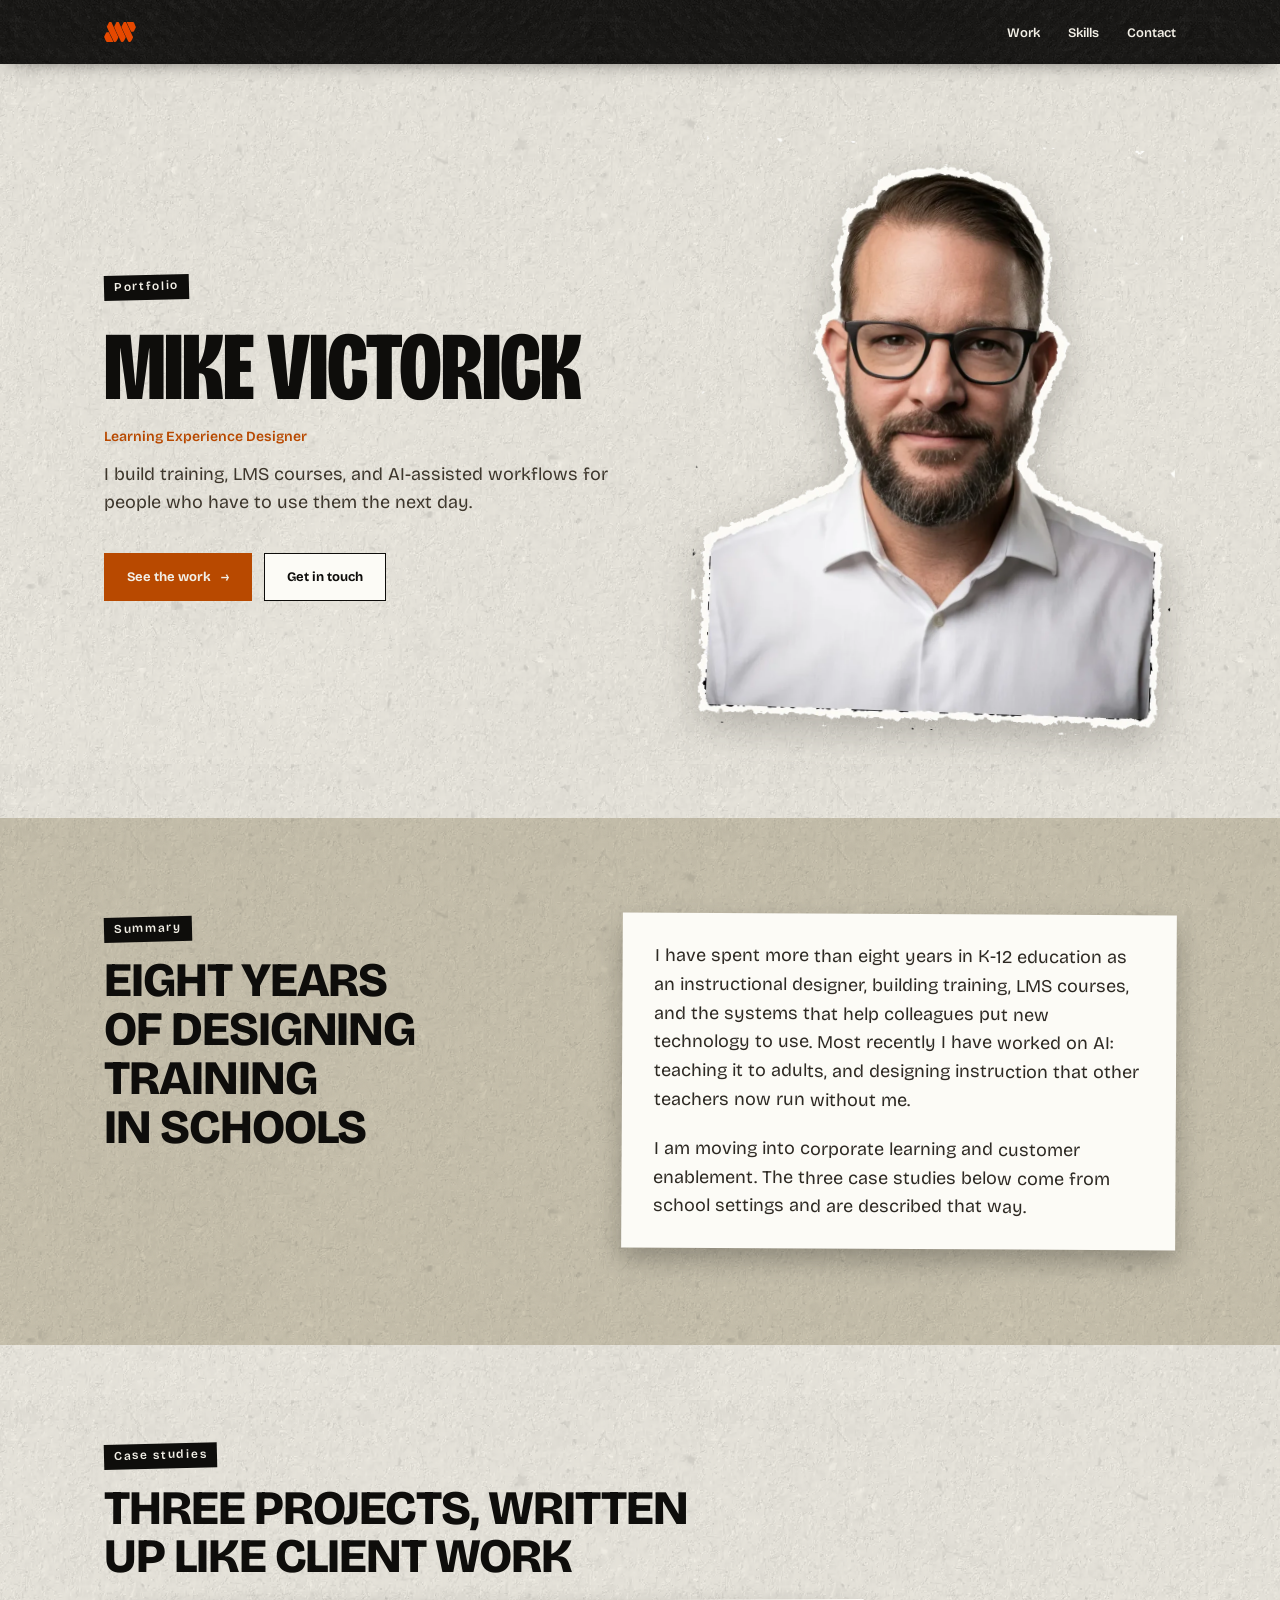
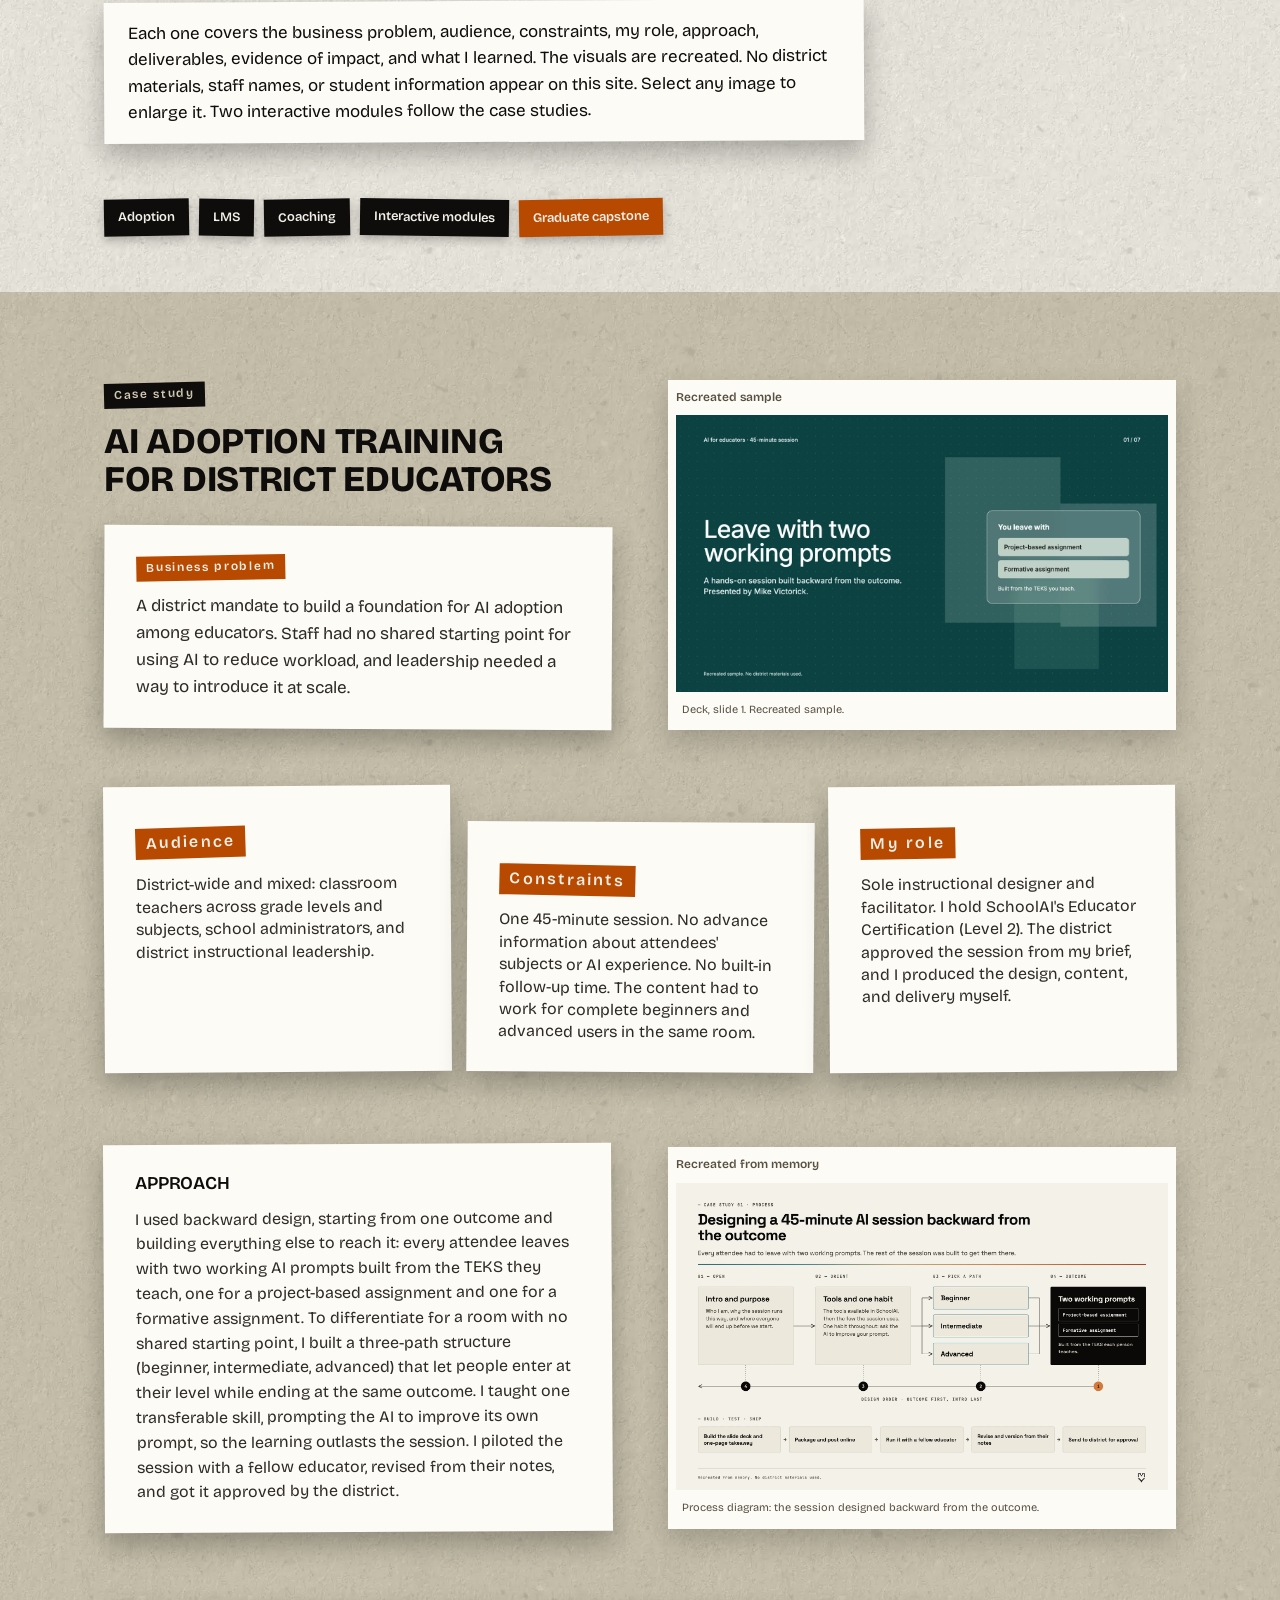
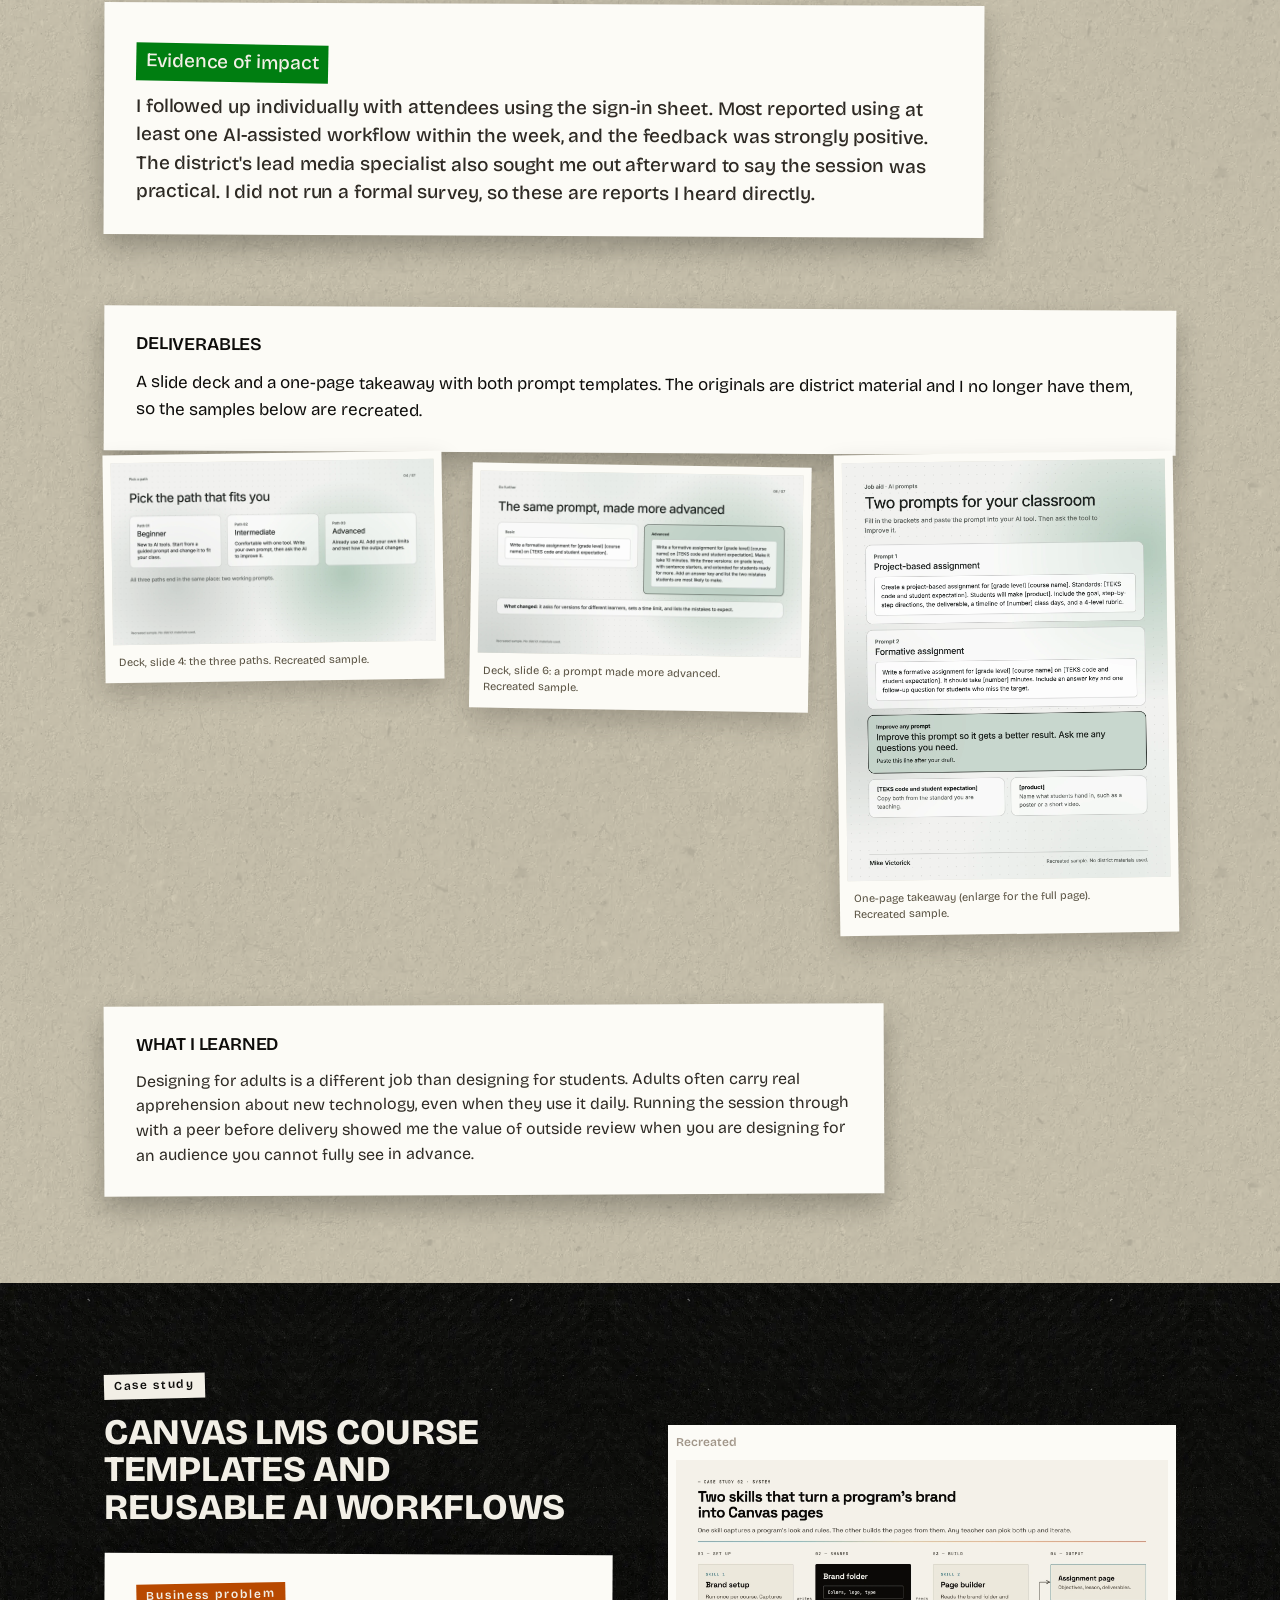
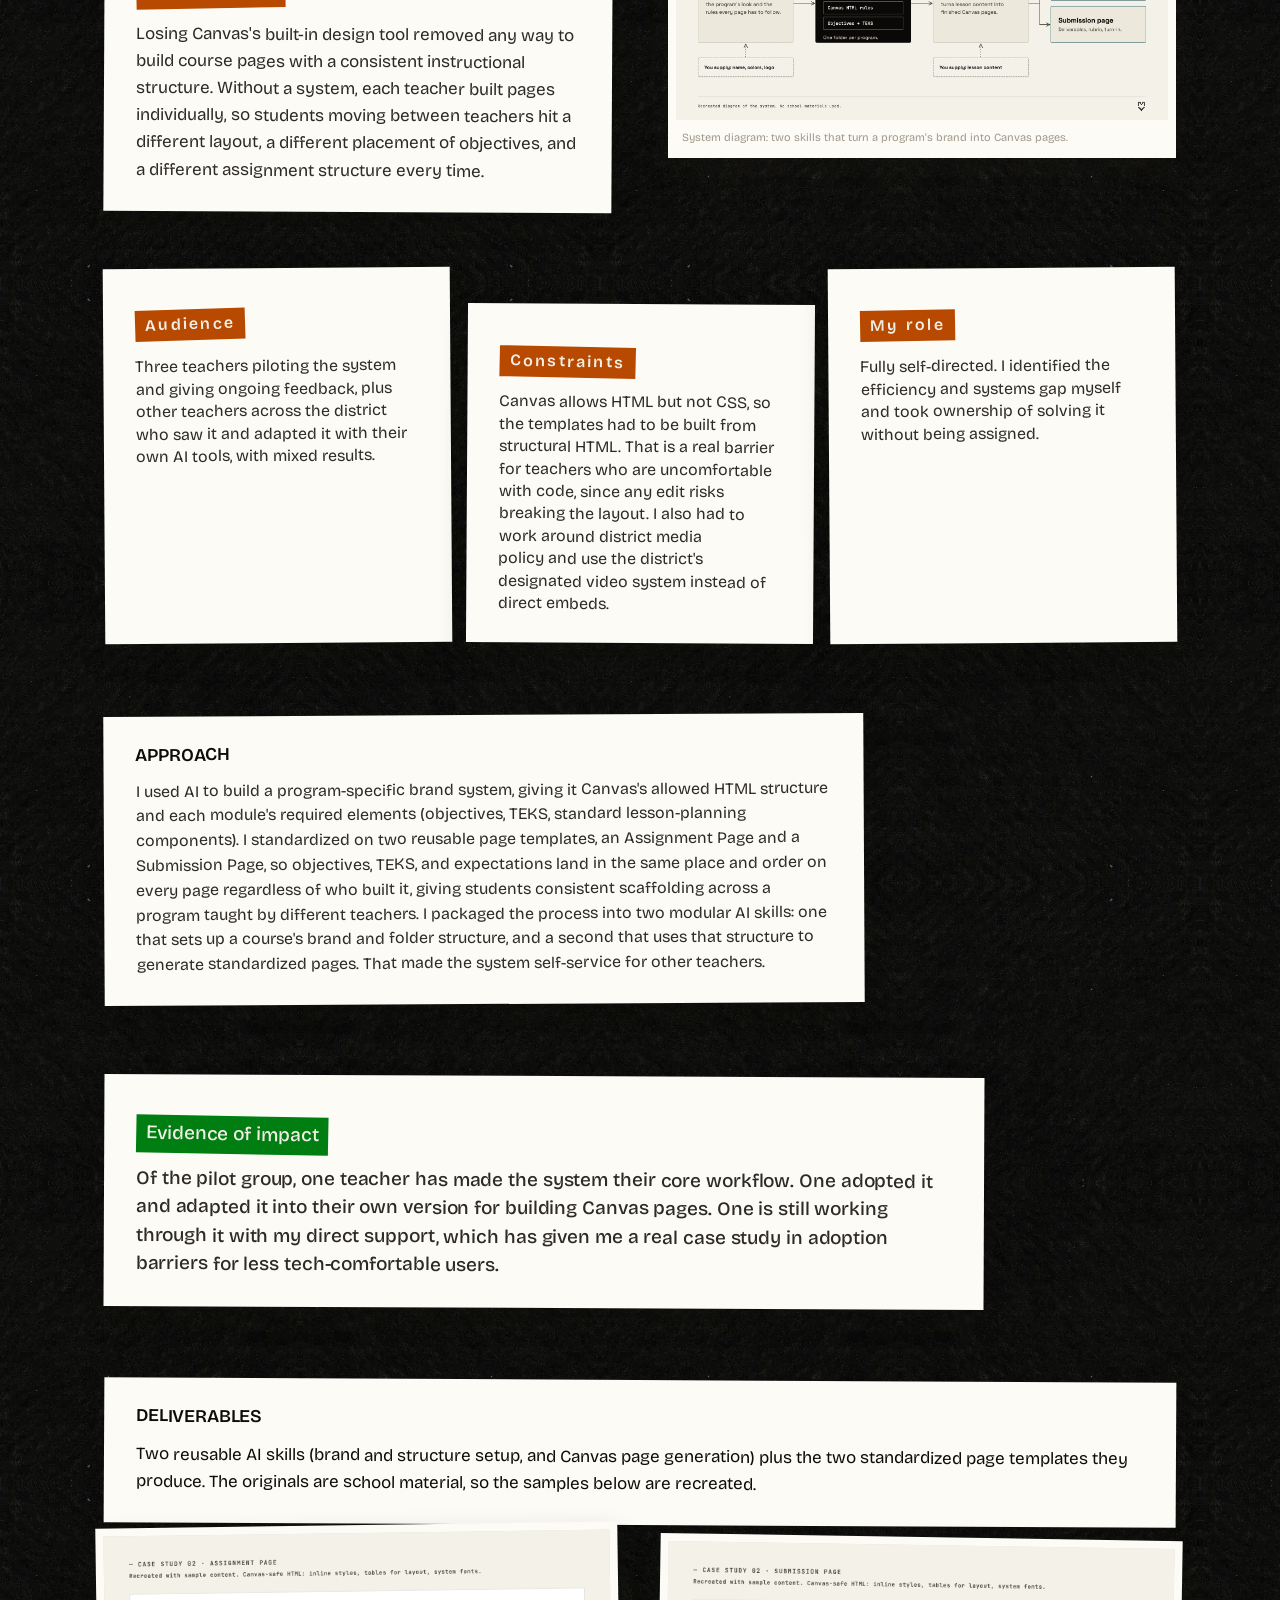
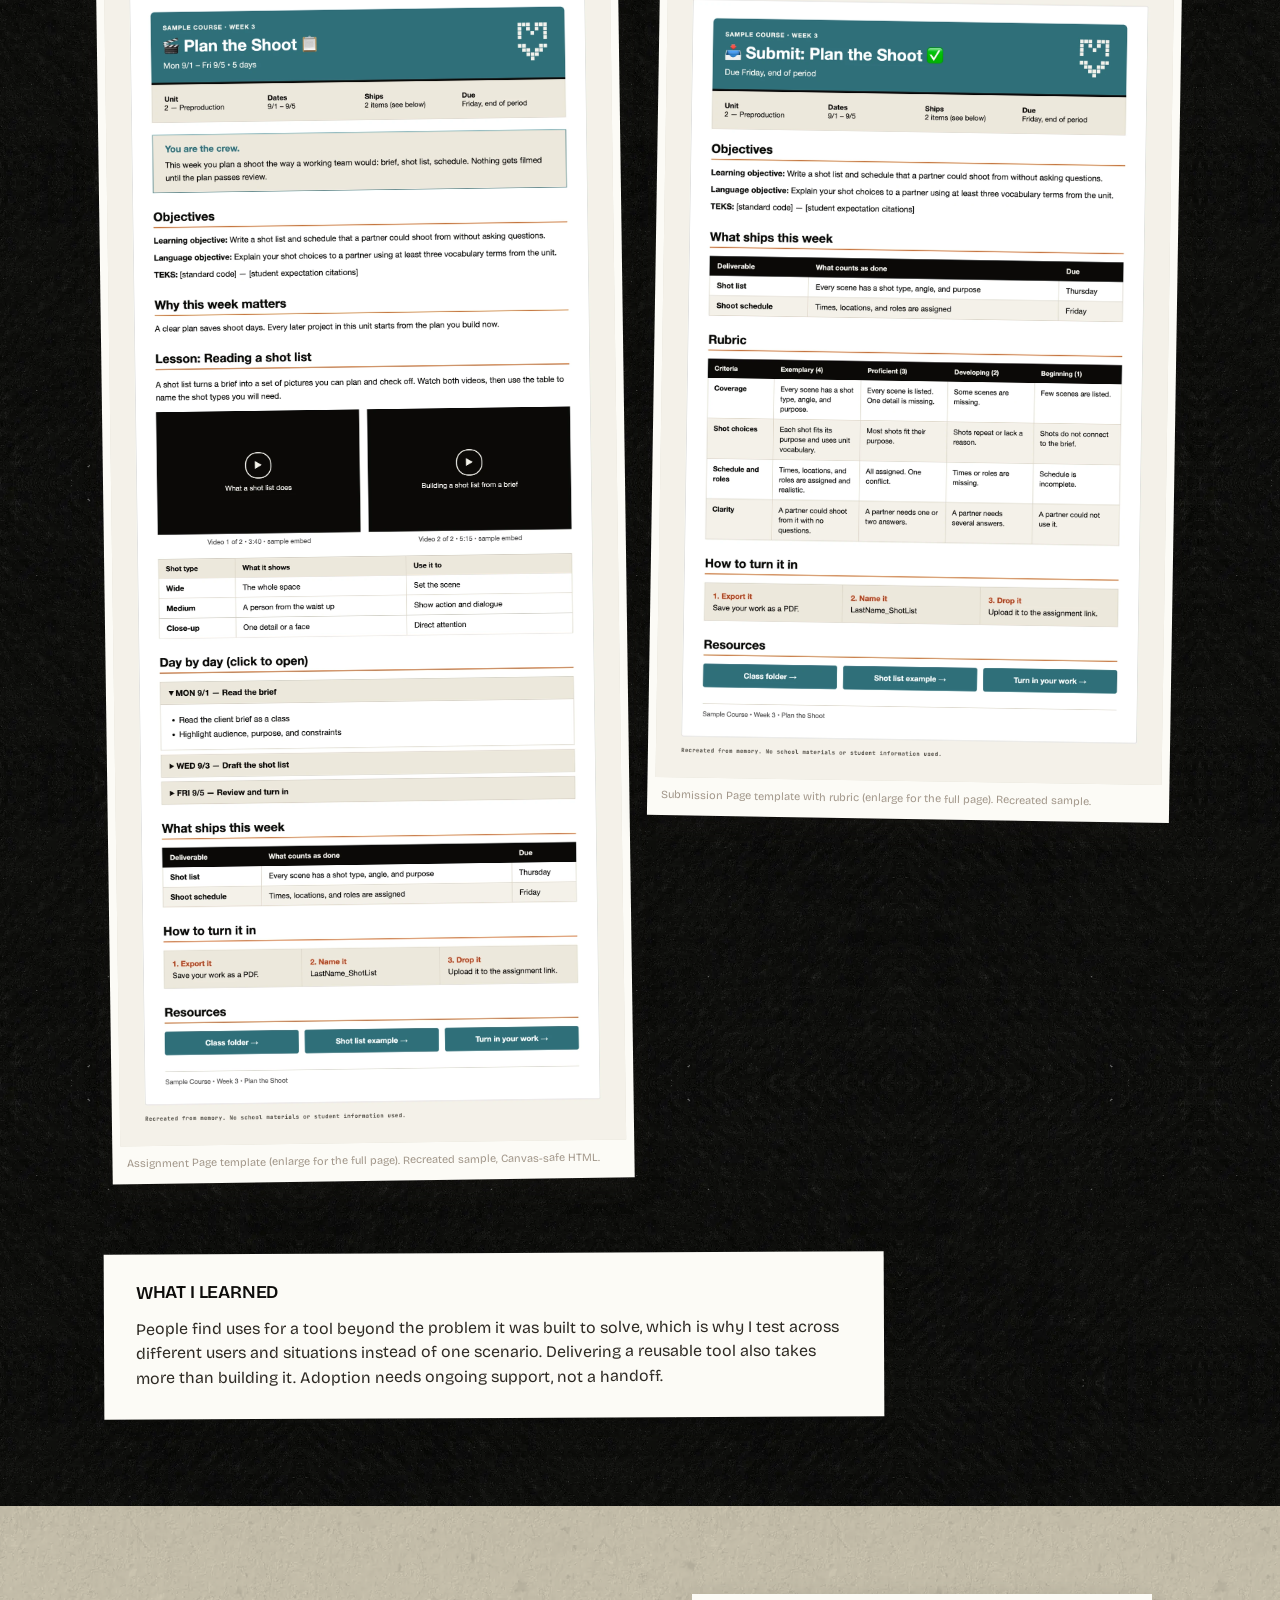
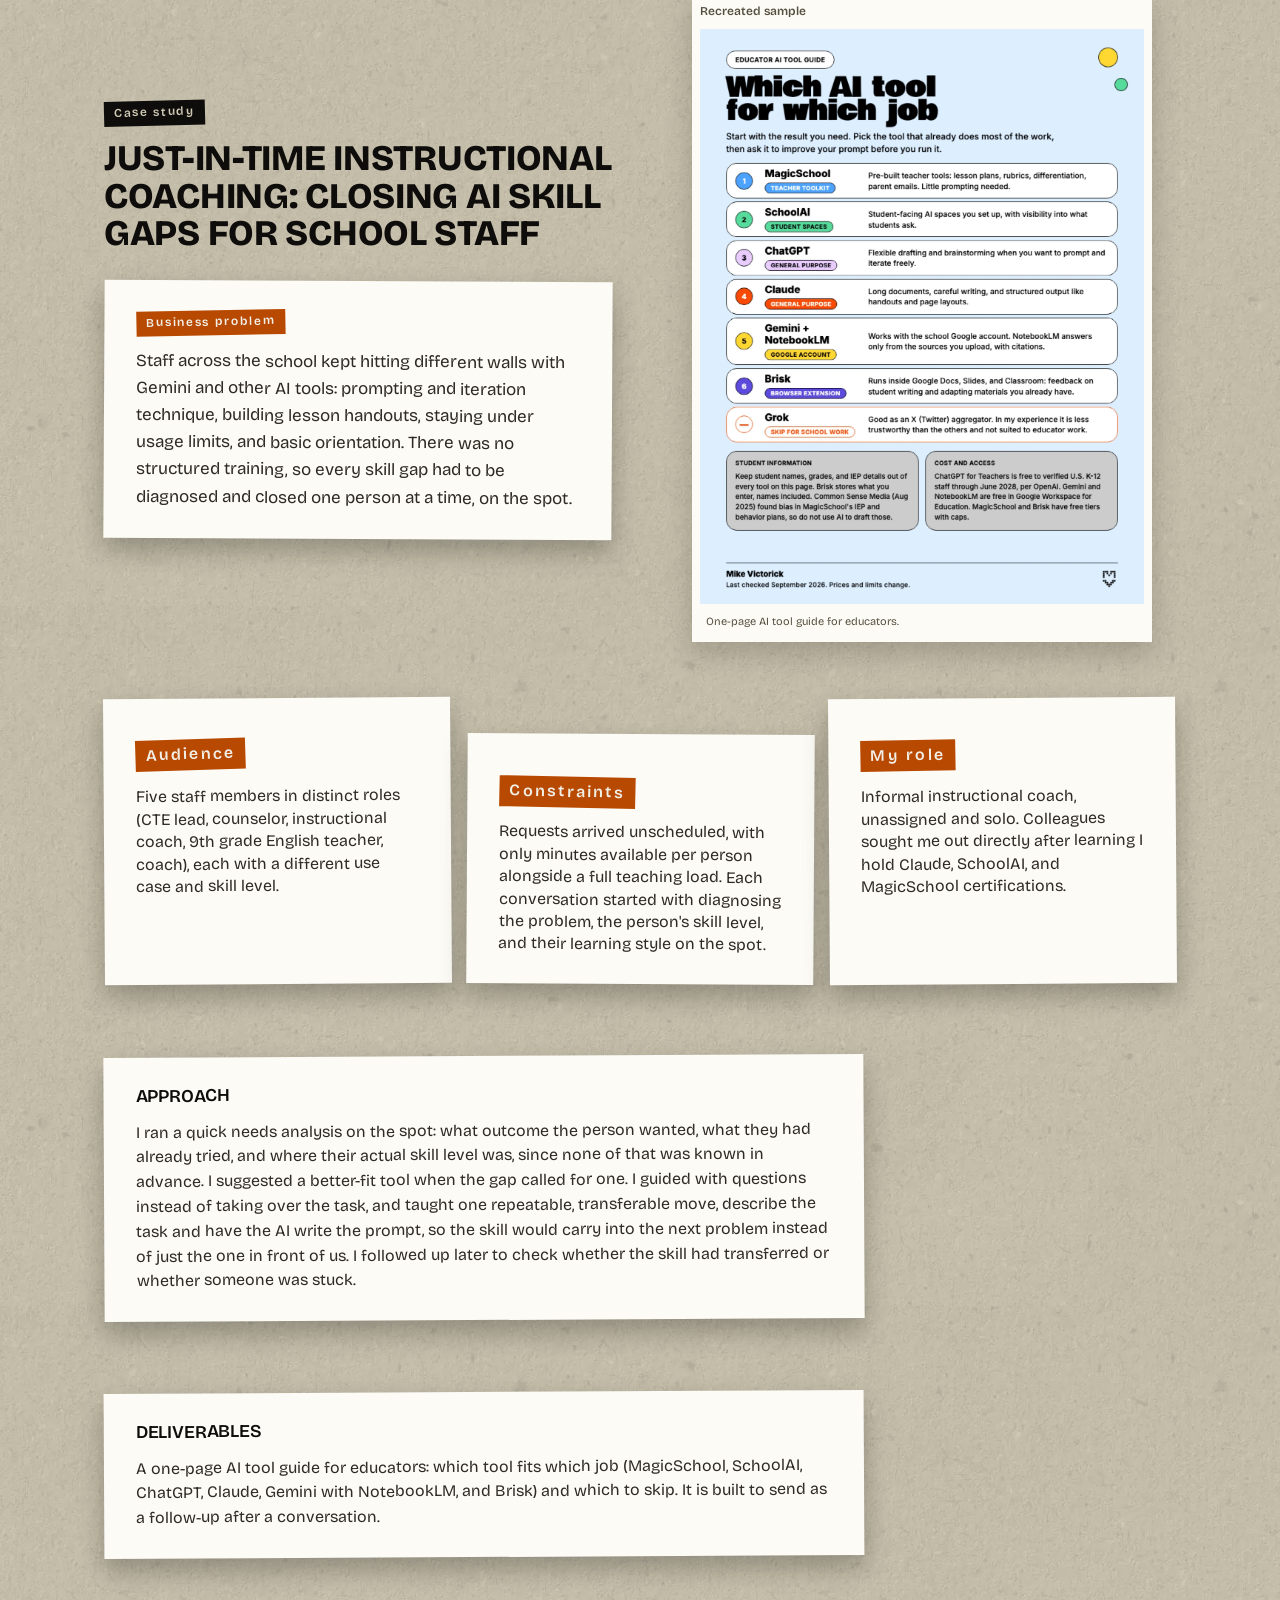
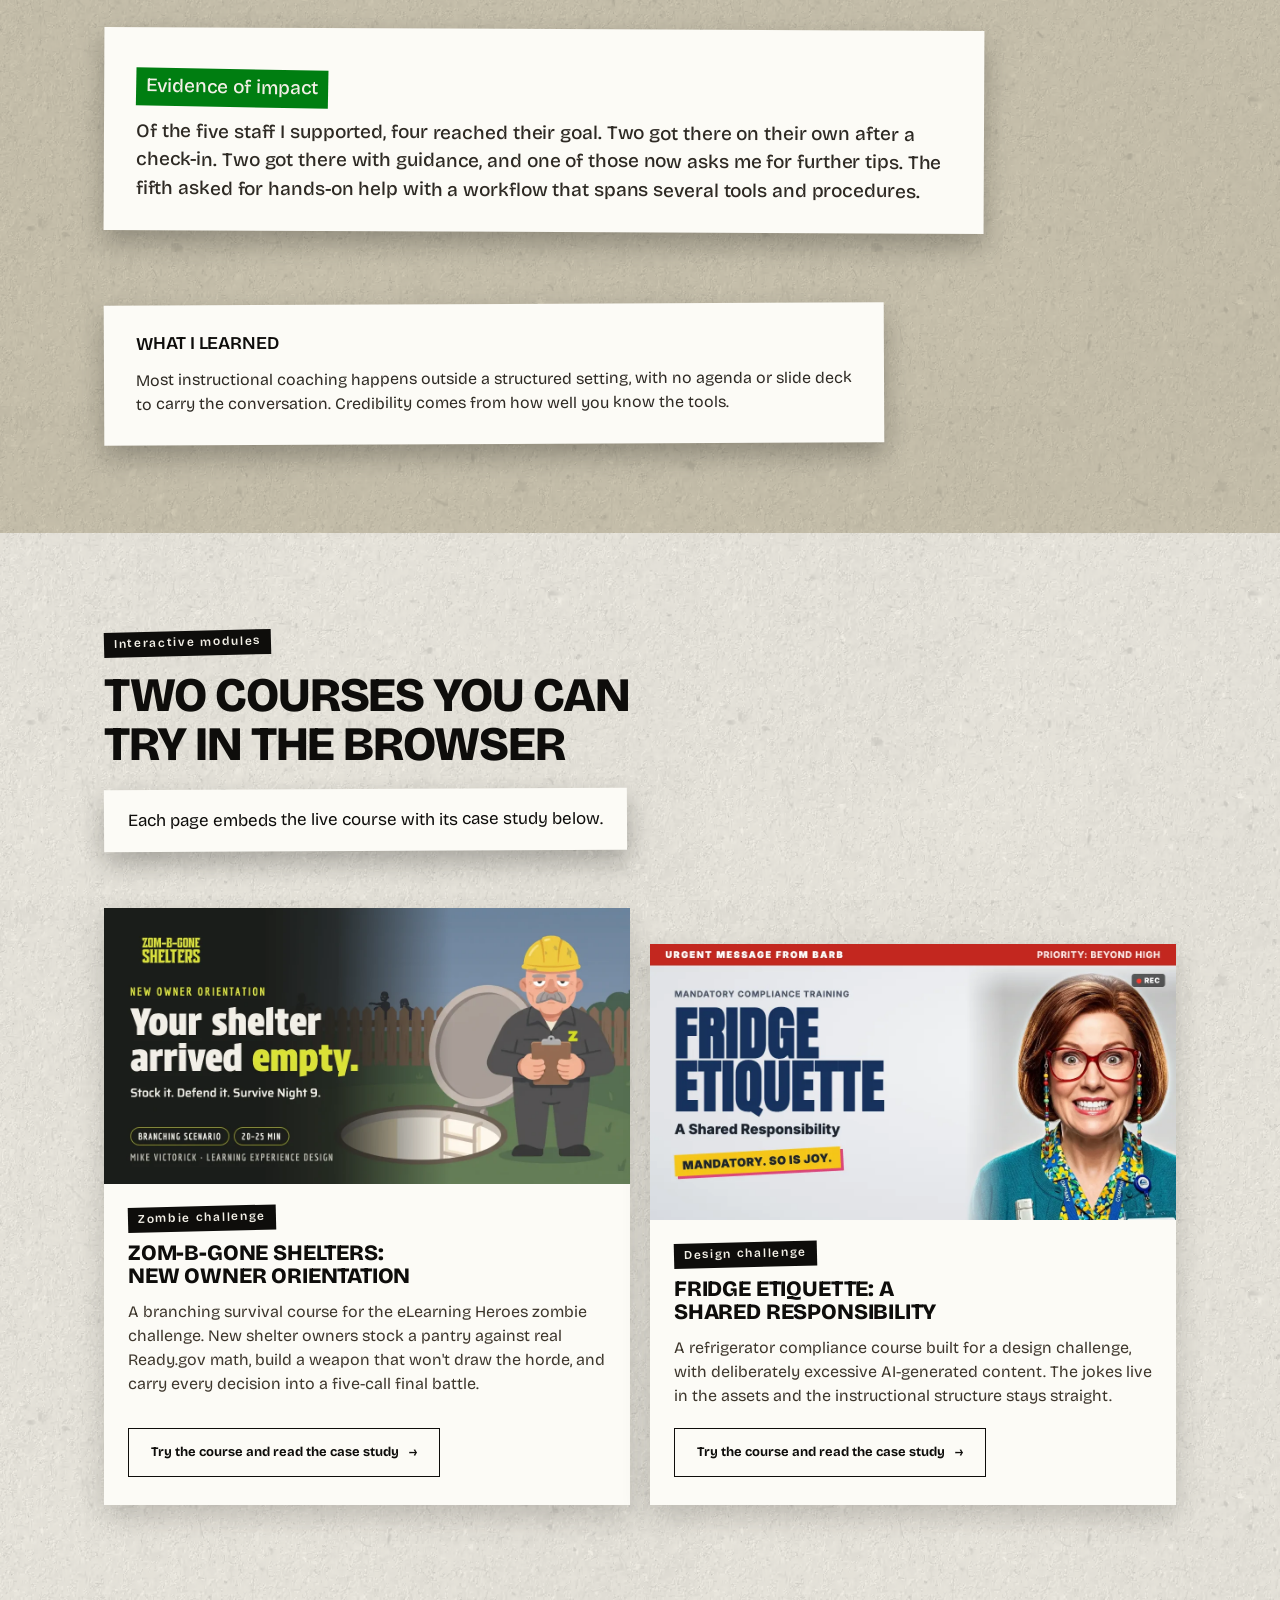
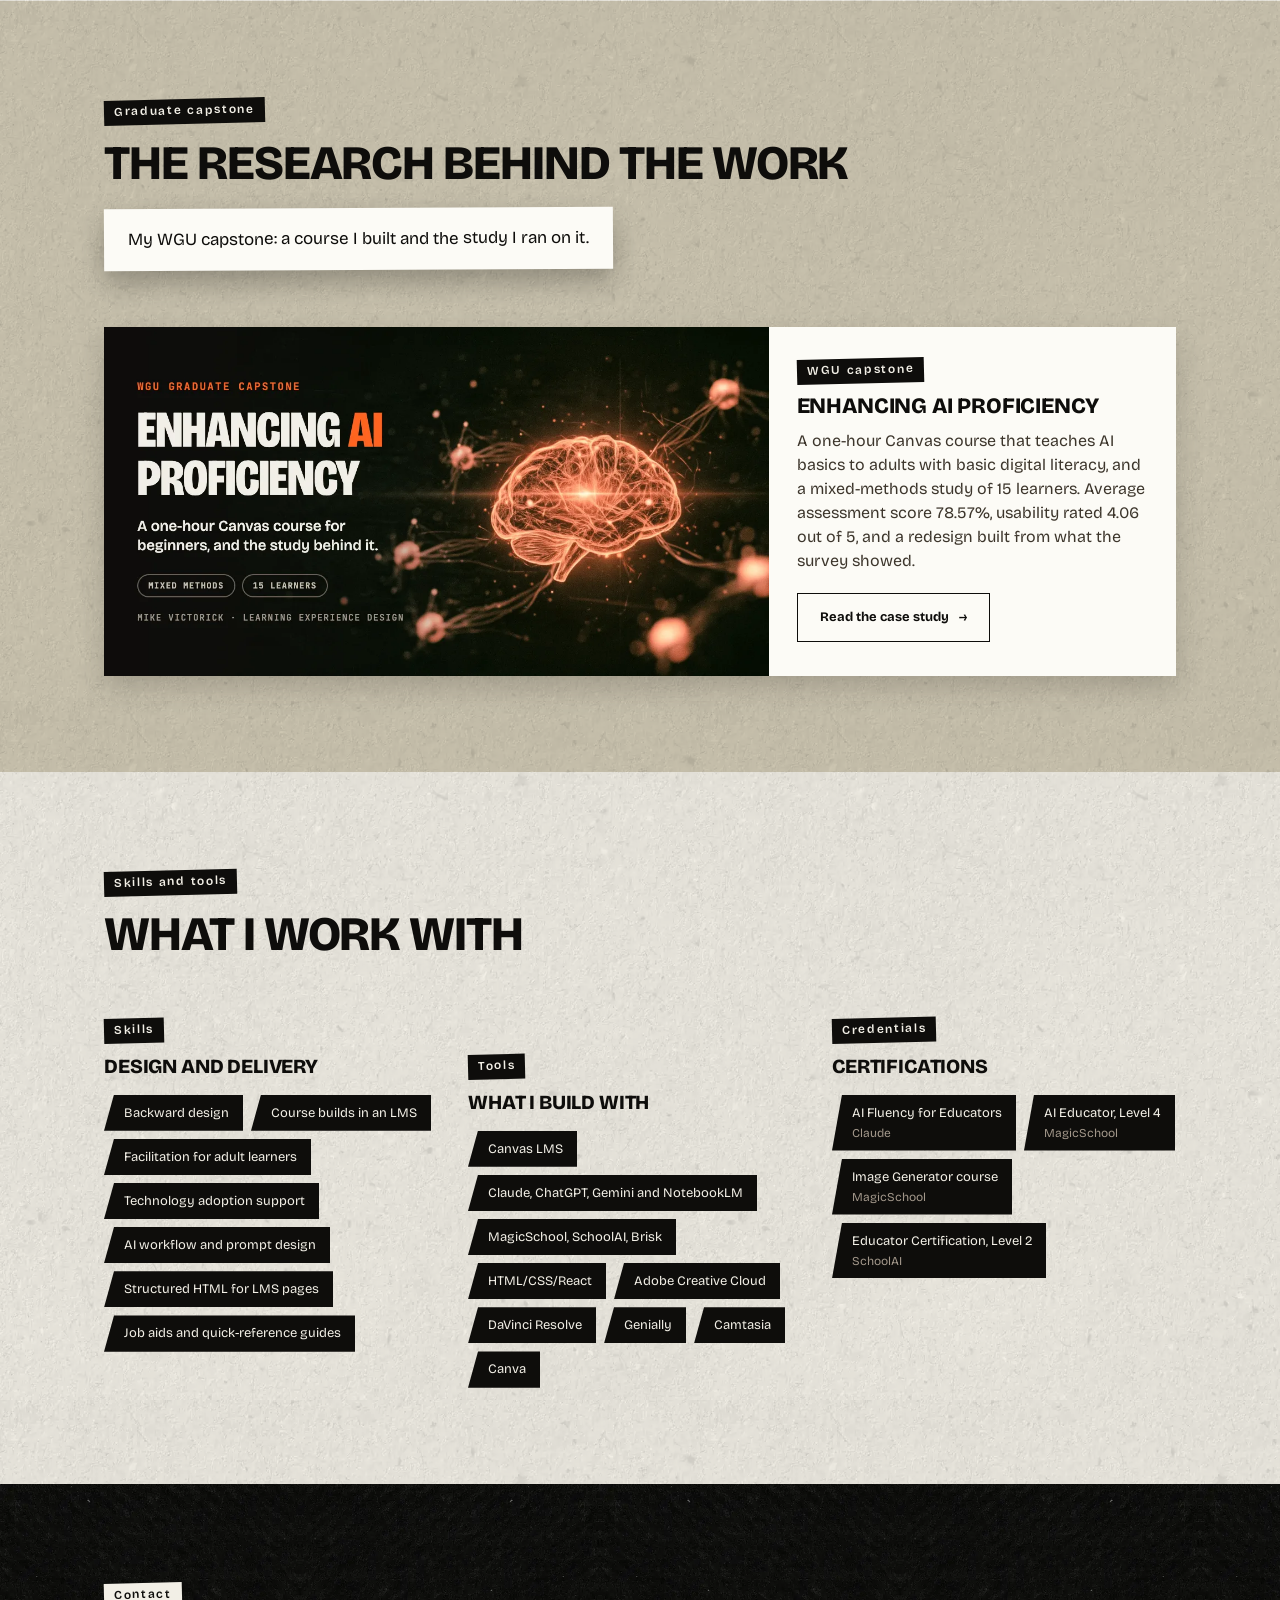
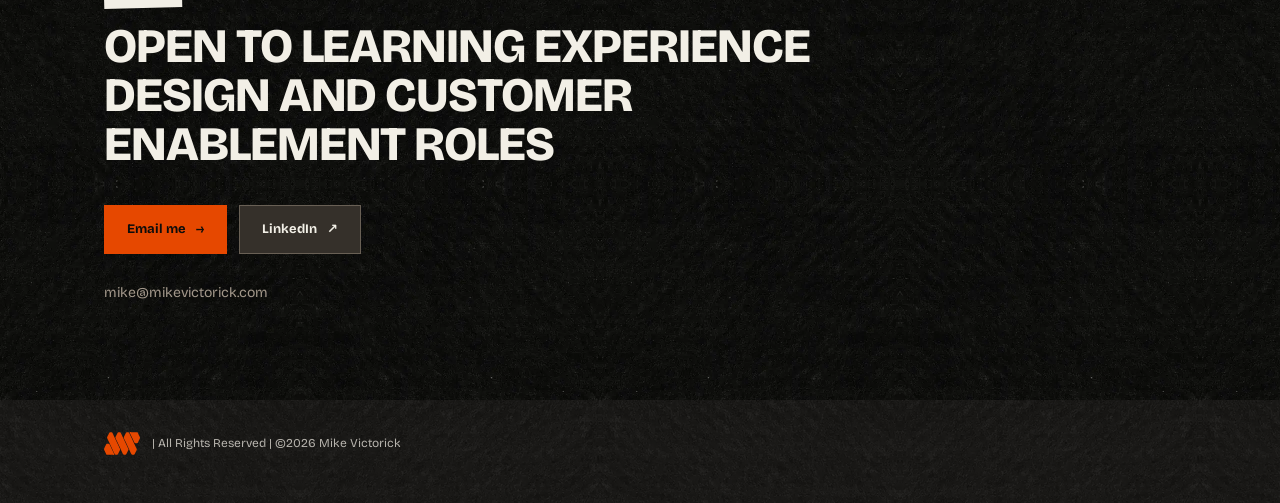
==== index.html @ 43f9bff6 "Cut-paper slabs behind prose on all pages, clip full-bleed overflow Co-Authored-By: Claude Sonnet 5." ====
<!DOCTYPE html>
<html lang="en">
<head>
<meta charset="utf-8">
<meta name="viewport" content="width=device-width, initial-scale=1">
<title>Mike Victorick | Learning Experience Designer</title>
<meta name="description" content="Portfolio of Mike Victorick, Learning Experience Designer. Three case studies in AI adoption training, LMS course systems, and technology enablement.">
<meta name="theme-color" content="#F2EFE6">
<link rel="icon" href="favicon.svg" type="image/svg+xml">
<link rel="preconnect" href="https://fonts.googleapis.com">
<link rel="preconnect" href="https://fonts.gstatic.com" crossorigin>
<link href="https://fonts.googleapis.com/css2?family=Bricolage+Grotesque:opsz,wdth,wght@12..96,75..100,200..800&family=JetBrains+Mono:ital,wght@0,100..800;1,100..800&display=swap" rel="stylesheet">
<style>
:root {
  /* core inks — AGAIN Vol.01 */
  --again-flare: #E64800;
  --again-flare-hi: #FF6320;
  --again-flare-deep: #B84900;
  --again-spring: #6DD36C;
  --again-spring-hi: #8ADE89;
  --again-spring-deep: #007E11;
  --again-ink: #0E0D0B;
  --again-ink-2: #25211D;
  --again-ink-3: #35302A;
  --again-ink-4: #484139;
  --again-stone: #696055;
  --again-dust: #A2978A;
  --again-bone-dim: #C9C1B2;
  --again-bone: #F2EFE6;
  --again-paper: #DFDDD1;
  --again-paper-2: #D0CBBC;
  --again-cutout: #FCFBF6;
  --again-line-l: #B7B19E;
  --again-line-l-2: #8A856F;
  --again-fg3-l: #585141;

  /* semantic layer — this site runs the light theme as its base */
  --bg: var(--again-bone);
  --bg-raised: var(--again-paper);
  --bg-card: var(--again-paper-2);
  --bg-inset: var(--again-cutout);
  --fg: var(--again-ink);
  --fg-2: #3D362C;
  --fg-3: var(--again-fg3-l);
  --fg-mute: #7C7461;
  --fg-on-accent: var(--again-bone);
  --line: var(--again-line-l);
  --line-strong: var(--again-line-l-2);
  --accent: var(--again-flare-deep);
  --accent-hover: #D25400;
  --focus: var(--again-spring-deep);

  /* geometry — the signature */
  --again-shear: 25.1deg;
  --again-shear-run: 0.469;

  /* type */
  --font-display: "Bricolage Grotesque", ui-sans-serif, system-ui, -apple-system, "Segoe UI", sans-serif;
  --font-mono: "JetBrains Mono", ui-monospace, SFMono-Regular, Menlo, monospace;
  --wdth-normal: 100;
  --wdth-condensed: 86;
  --fs-2xs: 11px;
  --fs-xs: 12px;
  --fs-sm: 14px;
  --fs-base: 16px;
  --fs-md: 18px;
  --fs-lg: clamp(20px, 1.4vw + 16px, 22px);
  --fs-xl: clamp(24px, 2vw + 18px, 28px);
  --fs-2xl: clamp(29px, 3vw + 20px, 36px);
  --fs-3xl: clamp(35px, 4.4vw + 20px, 48px);
  --fs-5xl: clamp(50px, 8vw + 18px, 86px);
  --ls-poster: -0.035em;
  --ls-tight: -0.022em;
  --ls-snug: -0.008em;
  --ls-label: 0.14em;

  /* labels, 2026-10-07: Bricolage 600 sentence case. Back to mono caps: --font-label var(--font-mono), --label-case uppercase, --label-ls var(--ls-label) */
  --font-label: var(--font-display);
  --label-case: none;
  --label-ls: normal;

  --r-sm: 0;
  --r-md: 0;
  --r-lg: 0;
  --r-full: 0;
  --ease: cubic-bezier(.2, .8, .2, 1);
  --dur-fast: 120ms;
  --dur-slow: 400ms;
}

* { box-sizing: border-box; margin: 0; padding: 0; }
html { scroll-behavior: smooth; scroll-padding-top: 72px; }
body { background-color: var(--bg); color: var(--fg); font-family: var(--font-display); font-variation-settings: "opsz" 14, "wdth" var(--wdth-normal); font-size: 17px; line-height: 1.6; text-wrap: pretty; -webkit-font-smoothing: antialiased; }
body.lb-open { overflow: hidden; }
img { display: block; max-width: 100%; height: auto; }
a { color: var(--accent); text-decoration: none; }
a:hover { color: var(--accent-hover); text-decoration: underline; text-underline-offset: 3px; }
:focus-visible { outline: 2px solid var(--focus); outline-offset: 2px; border-radius: var(--r-sm); }
::selection { background: var(--again-flare-deep); color: var(--again-bone); }

.skip { position: absolute; left: -9999px; top: 8px; background: var(--fg); color: var(--bg); padding: 8px 14px; border-radius: var(--r-sm); z-index: 100; font-family: var(--font-label); font-weight: 600; text-transform: var(--label-case); font-size: 12px; letter-spacing: var(--label-ls); }
.skip:focus { left: 8px; }

.wrap { max-width: 1120px; margin: 0 auto; padding: 0 24px; }

.eyebrow { font-family: var(--font-label); font-size: var(--fs-2xs); font-weight: 600; letter-spacing: var(--ls-label); text-transform: var(--label-case); color: var(--fg-3); }

h1, h2, h3, h4 { font-family: var(--font-display); font-weight: 800; letter-spacing: var(--ls-tight); text-transform: uppercase; text-wrap: balance; margin: 0; }
h1 { font-size: var(--fs-5xl); font-variation-settings: "opsz" 96, "wdth" var(--wdth-normal); line-height: 0.92; letter-spacing: var(--ls-poster); }
h2 { font-size: var(--fs-3xl); font-variation-settings: "opsz" 56, "wdth" var(--wdth-normal); line-height: 1.02; }
h3 { font-size: var(--fs-2xl); font-variation-settings: "opsz" 32, "wdth" var(--wdth-normal); line-height: 1.04; letter-spacing: var(--ls-snug); }
h4 { font-size: var(--fs-md); font-weight: 600; font-variation-settings: "opsz" 18, "wdth" var(--wdth-normal); letter-spacing: -0.01em; line-height: 1.15; }

/* nav */
.nav { position: sticky; top: 0; z-index: 50; background: var(--bg); border-bottom: 1px solid var(--line-strong); transform: translateY(0); transition: transform var(--dur-slow) var(--ease); }
.nav--hidden { transform: translateY(-100%); }
.nav .wrap { display: flex; align-items: center; justify-content: space-between; height: 64px; }
.brand { display: flex; align-items: center; gap: 12px; color: var(--fg); font-weight: 700; font-size: 16px; letter-spacing: 0.01em; text-transform: uppercase; font-family: var(--font-display); font-variation-settings: "opsz" 18, "wdth" var(--wdth-condensed); }
.brand:hover { color: var(--fg); text-decoration: none; }
.brand svg { color: var(--accent); }
.nav ul { list-style: none; display: flex; gap: 28px; }
.nav ul a { color: var(--fg); font-weight: 600; font-size: 13px; font-family: var(--font-label); text-transform: var(--label-case); letter-spacing: var(--label-ls); }
.nav ul a:hover { color: var(--accent); text-decoration: none; }

/* buttons */
.btns { display: flex; flex-wrap: wrap; gap: 12px; margin-top: 36px; }
.btn { position: relative; display: inline-flex; align-items: center; gap: 10px; padding: 13px 22px; min-height: 44px; border-radius: var(--r-sm); font-family: var(--font-label); font-weight: 700; font-size: 13px; letter-spacing: var(--label-ls); text-transform: var(--label-case); border: 1px solid var(--line-strong); color: var(--fg); background: transparent; overflow: hidden; transition: background var(--dur-fast) var(--ease), color var(--dur-fast) var(--ease), border-color var(--dur-fast) var(--ease); }
.btn:hover { text-decoration: none; color: var(--fg); border-color: var(--fg); }
.btn.primary { background: var(--accent); border-color: var(--accent); color: var(--fg-on-accent); }
.btn.primary:hover { background: var(--accent-hover); border-color: var(--accent-hover); color: var(--fg-on-accent); }
.btn.primary::after { content: ""; position: absolute; inset: 0 auto 0 -30%; width: 26%; background: rgba(242,239,230,.22); transform: skewX(var(--again-shear)) translateX(-120%); transition: transform var(--dur-slow) var(--ease); pointer-events: none; }
.btn.primary:hover::after { transform: skewX(var(--again-shear)) translateX(560%); }
.btn .arrow { font-family: var(--font-label); font-weight: 600; }

/* hero */
.hero { padding: 80px 0 88px; background-color: var(--bg); background-image: url(textures/scans/grain-57.webp); background-size: 700px; background-blend-mode: multiply; overflow: hidden; }
.hero .wrap { display: grid; grid-template-columns: minmax(0, 1.05fr) minmax(0, 0.95fr); gap: 64px; align-items: center; }
.hero .role { margin-top: 20px; font-family: var(--font-label); font-size: 14px; font-weight: 600; letter-spacing: var(--label-ls); text-transform: var(--label-case); color: var(--accent); }
.hero .lede { margin-top: 20px; max-width: 520px; font-size: 18px; line-height: 1.55; color: var(--fg-2); }
.slash { display: block; height: 14px; border: 0; overflow: hidden; background: repeating-linear-gradient(calc(90deg - var(--again-shear)), var(--accent) 0 3px, transparent 3px 22px); }

.hero-portrait { justify-self: end; width: 100%; max-width: 480px; margin: 0; transform: rotate(2deg); filter: drop-shadow(0 14px 22px rgba(37, 33, 29, .28)); }
.hero-portrait img { display: block; width: 100%; height: auto; }
.collage { display: grid; grid-template-columns: repeat(2, minmax(0, 1fr)); gap: 16px; }
.tile { position: relative; display: block; border-radius: var(--r-md); overflow: hidden; background: var(--bg-card); border: 1px solid var(--line); transition: border-color var(--dur-fast) var(--ease); }
.tile:hover { text-decoration: none; border-color: var(--line-strong); }
.tile.big { grid-column: 1 / -1; }
.tile img { width: 100%; aspect-ratio: 16 / 9; object-fit: cover; object-position: top; }
.tile:not(.big) img { aspect-ratio: 4 / 3; }
.tile .chip { position: absolute; left: 10px; bottom: 10px; background: var(--again-ink); color: var(--again-bone); font-family: var(--font-label); font-size: 12px; font-weight: 600; letter-spacing: var(--label-ls); text-transform: var(--label-case); padding: 6px 12px 6px 22px; clip-path: polygon(12px 0, 100% 0, 100% 100%, 0 100%); }

section { padding: 96px 0; }
section + section { border-top: 1px solid var(--line); }
#work section { margin-top: 96px; padding: 96px 0 0; border-top: 1px solid var(--line); }
#work { padding: 96px 0 0; }
#work + #skills { border-top: none; padding-top: 48px; }
.sec-head { max-width: 760px; margin-bottom: 56px; }
.cs-nav { position: sticky; top: 72px; z-index: 40; display: flex; flex-wrap: wrap; gap: 2px; margin: 0 0 56px; padding: 0; background: var(--again-ink); border: 1px solid var(--again-ink); border-radius: var(--r-md); overflow: hidden; transition: top var(--dur-slow) var(--ease), margin var(--dur-slow) var(--ease), padding var(--dur-slow) var(--ease), background var(--dur-fast) var(--ease), border-color var(--dur-fast) var(--ease); }
html.nav-away .cs-nav { top: 8px; }
.cs-nav.is-stuck { margin-left: -16px; margin-right: -16px; padding: 0 16px; }
.cs-nav.on-dark { background: var(--again-bone); border-color: var(--again-bone); }
.cs-nav a { font-family: var(--font-label); font-size: 11px; font-weight: 600; letter-spacing: var(--label-ls); text-transform: var(--label-case); color: var(--again-dust); padding: 12px 18px; border-bottom: 2px solid transparent; }
.cs-nav a:hover { color: var(--again-bone); text-decoration: none; }
.cs-nav a.active { color: var(--again-flare); border-color: var(--again-flare); }
.cs-nav.on-dark a { color: var(--again-stone); }
.cs-nav.on-dark a:hover { color: var(--again-ink); }
.cs-nav.on-dark a.active { color: var(--again-flare-deep); border-color: var(--again-flare-deep); }
.sec-head h2 { margin-top: 14px; }
.sec-head p { margin-top: 20px; color: var(--fg-2); font-size: 17px; line-height: 1.55; }

/* summary */
.summary .wrap { display: grid; grid-template-columns: minmax(0, 0.9fr) minmax(0, 1.1fr); gap: 64px; align-items: start; }
.summary h2 { margin-top: 14px; }
.summary p.body { font-size: 18px; line-height: 1.6; color: var(--fg-2); }
.summary p.body + p.body { margin-top: 20px; }
.tex { position: relative; isolation: isolate; }
.tex::before { content: ""; position: absolute; inset: 0; z-index: -1; pointer-events: none; background-repeat: repeat; }
.tex--grain::before { opacity: .05; background-image: url("data:image/svg+xml,%3Csvg xmlns='http://www.w3.org/2000/svg' width='180' height='180'%3E%3Cfilter id='n'%3E%3CfeTurbulence type='fractalNoise' baseFrequency='.82' numOctaves='3' stitchTiles='stitch'/%3E%3CfeColorMatrix type='saturate' values='0'/%3E%3C/filter%3E%3Crect width='180' height='180' filter='url(%23n)'/%3E%3C/svg%3E"); background-size: 180px 180px; }

/* case studies */
.cs { position: relative; padding: 88px 0; --cs-bg: var(--bg-raised); }
.cs::before { content: ""; position: absolute; top: 0; bottom: 0; left: 50%; width: 100vw; transform: translateX(-50%); background-color: var(--cs-bg); z-index: -1; }
.cs:nth-of-type(even) {
  --cs-bg: var(--again-ink);
  --bg-card: var(--again-ink-3);
  --fg: var(--again-bone);
  --fg-2: var(--again-bone-dim);
  --fg-3: var(--again-dust);
  --line: var(--again-ink-4);
  --line-strong: var(--again-stone);
  --accent: var(--again-flare);
  --accent-hover: var(--again-flare-hi);
  --fg-on-accent: var(--again-ink);
  --again-spring-deep: var(--again-spring);
  color: var(--fg);
}

.cs-head { display: grid; grid-template-columns: minmax(0, 1fr) minmax(0, 1fr); gap: 56px; align-items: center; }
.cs-head h3 { margin: 14px 0 28px; }
.label { font-family: var(--font-label); font-size: var(--fs-2xs); font-weight: 600; letter-spacing: var(--ls-label); text-transform: var(--label-case); color: var(--accent); }
.lead { margin-top: 8px; font-size: 17px; line-height: 1.6; color: var(--fg-2); }

.facts { display: grid; grid-template-columns: repeat(3, minmax(0, 1fr)); gap: 16px; margin-top: 56px; }
.fact { position: relative; isolation: isolate; background: var(--bg-card); border: 1px solid var(--line); border-radius: var(--r-md); padding: 24px; background-image: repeating-linear-gradient(90deg, rgba(162,151,138,.14) 0 1px, transparent 1px 32px), repeating-linear-gradient(0deg, rgba(162,151,138,.14) 0 1px, transparent 1px 32px); }
.fact .label { color: var(--fg-3); }
.fact p { margin-top: 10px; font-size: 16px; line-height: 1.4; color: var(--fg-2); }

.story { display: grid; grid-template-columns: minmax(0, 1fr) minmax(0, 1fr); gap: 56px; align-items: center; margin-top: 72px; }
.story.solo-col { grid-template-columns: minmax(0, 760px); }
.story h4 { margin-bottom: 14px; text-transform: uppercase; }
.story p { font-size: 16px; line-height: 1.55; color: var(--fg-2); }

.callout { margin-top: 72px; background: var(--bg-card); border: 1px solid var(--line); border-left: 3px solid var(--again-spring-deep); border-radius: 0 var(--r-md) var(--r-md) 0; padding: 32px 36px; }
.callout .label { color: var(--again-spring-deep); }
.callout p { margin-top: 12px; max-width: 820px; font-size: 19px; line-height: 1.5; font-weight: 500; letter-spacing: -0.005em; color: var(--fg-2); }

.learned { margin-top: 72px; max-width: 760px; }
.learned p { font-size: 16px; line-height: 1.55; color: var(--fg-2); }

.gallery-wrap { margin-top: 72px; }
.gallery-wrap > p { max-width: 760px; font-size: 16px; margin-bottom: 28px; line-height: 1.55; color: var(--fg-2); }
.gallery { display: grid; grid-template-columns: repeat(auto-fit, minmax(260px, 1fr)); gap: 20px; }

/* framed visuals and popup triggers */
figure { margin: 0; }
.frame { background: var(--bg-card); border: 1px solid var(--line); border-radius: var(--r-md); overflow: hidden; }
.frame .bar { display: flex; align-items: center; gap: 6px; padding: 10px 14px; border-bottom: 1px solid var(--line); background: var(--bg-raised); font-family: var(--font-label); font-size: 12px; font-weight: 600; letter-spacing: var(--label-ls); text-transform: var(--label-case); color: var(--fg-3); }
.frame .bar i { width: 7px; height: 7px; border-radius: var(--r-full); border: 1px solid var(--line-strong); display: block; }
.frame .bar span { margin-left: 8px; }
.frame figcaption { padding: 12px 16px 14px; border-top: 1px solid var(--line); }
figcaption { font-family: var(--font-label); font-size: 11px; letter-spacing: var(--label-ls); color: var(--fg-3); line-height: 1.5; }
.zoom { position: relative; display: block; cursor: zoom-in; background: var(--bg-raised); }
.zoom img { width: 100%; }
.crop img { aspect-ratio: 4 / 3; object-fit: cover; object-position: top; }
.zoom .hint { position: absolute; right: 12px; bottom: 12px; background: var(--again-ink); color: var(--again-bone); font-family: var(--font-label); font-size: 12px; font-weight: 600; letter-spacing: var(--label-ls); text-transform: var(--label-case); padding: 6px 12px 6px 22px; clip-path: polygon(12px 0, 100% 0, 100% 100%, 0 100%); opacity: 0; transition: opacity var(--dur-fast) linear; }
.zoom:hover .hint, .zoom:focus-visible .hint { opacity: 1; }
.zoom:hover { text-decoration: none; }
@media (hover: none) { .zoom .hint { opacity: 1; } }
.portrait { max-width: 460px; justify-self: center; width: 100%; }

/* interactive modules */
#work + #modules { border-top: none; padding-top: 48px; }
.mods { display: grid; grid-template-columns: repeat(2, minmax(0, 1fr)); gap: 20px; }
.tile.mod { display: flex; flex-direction: column; }
.tile.mod .mod-thumb { position: relative; display: block; }
.tile.mod .mod-thumb img { aspect-ratio: 1200 / 630; }
.mod-body { padding: 24px 24px 28px; display: flex; flex-direction: column; align-items: flex-start; flex: 1; }
.mod-body h3 { font-size: 22px; margin: 10px 0 12px; }
.mod-body h3 a { color: var(--fg); }
.mod-body h3 a:hover { color: var(--accent); text-decoration: none; }
.mod-body p.desc { font-size: 16px; line-height: 1.5; color: var(--fg-2); margin-bottom: 20px; }
.mod-body .btn { margin-top: auto; }
.mods.single { grid-template-columns: 1fr; }
.tile.mod.wide { flex-direction: row; }
.tile.mod.wide .mod-thumb { flex: 0 0 62%; }
.tile.mod.wide .mod-thumb img { height: 100%; aspect-ratio: auto; object-fit: cover; object-position: left center; }
.tile.mod.wide .mod-body { justify-content: center; padding: 28px; }
.tile.mod.wide .mod-body .btn { margin-top: 0; }

/* skills */
.cols { display: grid; grid-template-columns: repeat(3, minmax(0, 1fr)); gap: 20px; }
.cols > div { background: var(--bg-card); border: 1px solid var(--line); border-radius: var(--r-md); padding: 28px; }
.cols h3 { font-size: 20px; margin: 12px 0 18px; }
.list { list-style: none; display: flex; flex-wrap: wrap; gap: 8px; }
.list li { background: var(--again-ink); color: var(--again-bone); padding: 9px 14px 9px 20px; clip-path: polygon(10px 0, 100% 0, 100% 100%, 0 100%); font-size: 13px; line-height: 1.4; }
.list small { display: block; font-family: var(--font-label); font-size: 12px; letter-spacing: var(--label-ls); text-transform: var(--label-case); color: var(--again-dust); margin-top: 3px; }

/* contact band */
.contact { background-color: var(--again-ink); color: var(--again-bone); border-top: 0; }
.contact.tex--grain::before { opacity: .08; }
.contact .eyebrow, .contact .lb-cap { color: var(--again-dust); }
.contact h2 { margin-top: 14px; max-width: 760px; }
.contact .btn { color: var(--again-bone); background: transparent; border-color: var(--again-stone); }
.contact .btn:hover { border-color: var(--again-bone); }
.contact .btn.primary { color: var(--again-ink); background: var(--again-flare); border-color: var(--again-flare); }
.contact .btn.primary:hover { background: var(--again-flare-hi); border-color: var(--again-flare-hi); }
.contact .addr { margin-top: 28px; font-family: var(--font-label); font-size: 14px; letter-spacing: var(--label-ls); color: var(--again-dust); }

footer { position: relative; isolation: isolate; border-top: 1px solid var(--line); padding: 32px 0 48px; }
footer::before { content: ""; position: absolute; inset: 0; z-index: -1; pointer-events: none; opacity: .07; background-image:
    repeating-linear-gradient(calc(90deg - var(--again-shear)), var(--fg) 0 1px, transparent 1px 28px),
    repeating-linear-gradient(0deg, var(--fg) 0 1px, transparent 1px 28px); }
footer .wrap { display: flex; justify-content: space-between; align-items: center; gap: 24px; flex-wrap: wrap; }
footer p { font-family: var(--font-label); font-size: 12px; letter-spacing: var(--label-ls); color: var(--fg-3); max-width: 720px; line-height: 1.6; }
.footer-brand { display: flex; align-items: center; gap: 12px; }

/* popup viewer */
dialog#lb { border: 0; padding: 0; background: transparent; max-width: 100vw; max-height: 100vh; width: 100vw; height: 100vh; margin: 0; color: var(--again-bone); }
dialog#lb::backdrop { background-color: rgba(14, 13, 11, 0.92); }
.lb-shell { position: relative; width: 100%; height: 100%; display: flex; flex-direction: column; align-items: center; justify-content: center; padding: 56px 72px 24px; gap: 14px; }
.lb-body { width: min(1100px, 100%); max-height: calc(100vh - 150px); overflow: auto; border-radius: var(--r-md); background: var(--again-ink-2); border: 1px solid var(--again-stone); }
.lb-body img { width: 100%; height: auto; max-width: none; }
.lb-cap { font-family: var(--font-label); font-size: 12px; letter-spacing: var(--label-ls); color: var(--again-bone-dim); text-align: center; max-width: 760px; min-height: 1.5em; }
.lb-btn { position: absolute; width: 40px; height: 40px; border-radius: var(--r-sm); border: 1px solid var(--again-stone); background: var(--again-ink-2); color: var(--again-bone); font-family: var(--font-label); font-weight: 600; font-size: 16px; cursor: pointer; display: grid; place-items: center; transition: border-color var(--dur-fast) var(--ease); }
.lb-btn:hover { border-color: var(--again-bone); }
.lb-close { top: 16px; right: 16px; }
.lb-prev { left: 16px; top: 50%; transform: translateY(-50%); }
.lb-next { right: 16px; top: 50%; transform: translateY(-50%); }
.lb-btn[hidden] { display: none; }

/* brand 2026-10-07: paper ground, cut-paper strips, no hairline structure */
body { background-image: url(textures/scans/grain-57.webp); background-size: 700px; background-blend-mode: multiply; }
.cs::before { background-image: url(textures/scans/grain-57.webp); background-size: 700px; background-blend-mode: multiply; }
.cs:nth-of-type(even)::before { background-image: none; }
section + section, #work section { border-top: 0; }
h1 { font-variation-settings: "opsz" 96, "wdth" 75; }
.hero h1 { font-size: clamp(56px, 7.6vw, 104px); }

.eyebrow, .label { display: inline-block; padding: 4px 10px 5px; font-size: 12px; line-height: 1.3; transform: rotate(-1.4deg); transform-origin: left center; }
.eyebrow, .sec-head p.eyebrow { background: var(--fg); color: var(--cs-bg, var(--bg)); }
.contact .eyebrow, .contact .sec-head p.eyebrow { background: var(--again-bone); color: var(--again-ink); }
.label, .fact .label { background: var(--accent); color: var(--fg-on-accent); }
.callout .label { background: var(--again-spring-deep); color: var(--again-bone); transform: rotate(.8deg); }
.cs:nth-of-type(even) .callout .label { color: var(--again-ink); }
.fact:nth-child(2) .label { transform: rotate(.9deg); }
.fact:nth-child(3) .label { transform: rotate(-.6deg); }

.fact { background: none; border: 0; border-radius: 0; padding: 0; }
.fact p { margin-top: 14px; }
.callout { background: none; border: 0; border-radius: 0; padding: 0; }

.tile { border: 0; background: var(--again-cutout); box-shadow: 0 12px 26px rgba(37, 33, 29, .2); transition: transform var(--dur-slow) var(--ease); }
.tile:hover { border: 0; transform: translateY(-3px) rotate(-.5deg); }
.cols > div { background: none; border: 0; border-radius: 0; padding: 0; }

.frame { border: 0; border-radius: 0; background: var(--again-cutout); padding: 8px; box-shadow: 0 12px 26px rgba(37, 33, 29, .22); }
.frame .bar { border-bottom: 0; background: none; padding: 0 0 8px; }
.frame .bar i { display: none; }
.frame .bar span { margin-left: 0; }
.frame figcaption { border-top: 0; padding: 10px 6px 4px; }
.crop img { aspect-ratio: auto; }
.gallery { align-items: start; gap: 28px; }
.gallery > :nth-child(odd) { transform: rotate(-.8deg); }
.gallery > :nth-child(even) { transform: rotate(.9deg) translateY(12px); }

.cs-nav, .cs-nav.on-dark { background: none; border: 0; border-radius: 0; overflow: visible; gap: 10px; }
.cs-nav.is-stuck { margin-left: 0; margin-right: 0; padding: 0; }
.cs-nav a { background: var(--again-ink); color: var(--again-bone); padding: 8px 14px; font-size: 13px; border: 0; box-shadow: 0 4px 10px rgba(14, 13, 11, .25); transition: background var(--dur-fast) var(--ease), color var(--dur-fast) var(--ease); }
.cs-nav a:nth-child(odd) { transform: rotate(-1deg); }
.cs-nav a:nth-child(even) { transform: rotate(.8deg); }
.cs-nav a:hover { background: var(--again-ink-3); color: var(--again-bone); }
.cs-nav a.active { background: var(--again-flare-deep); color: var(--again-bone); border: 0; }
.cs-nav.on-dark a { background: var(--again-bone); color: var(--again-ink); }
.cs-nav.on-dark a:hover { background: var(--again-paper); color: var(--again-ink); }
.cs-nav.on-dark a.active { background: var(--again-flare); color: var(--again-ink); border: 0; }

footer { border-top: 0; }
footer::before { display: none; }

@media (min-width: 901px) {
  .fact:nth-child(2), .cols > div:nth-child(2), .mods:not(.single) > :nth-child(2) { margin-top: 36px; }
}
/* brand 2026-10-07b: alternating grounds, textured ink, solid buttons */
:root { --bg-band: #D0C9B4; --grain-paper: url(textures/scans/grain-57.webp); --grain-ink: url(textures/scans/grain-72.webp); }
.slash { display: none; }
.band { background-color: var(--bg-band); background-image: var(--grain-paper); background-size: 700px; background-blend-mode: multiply; }
.cs { --cs-bg: var(--bg-band); }
.cs:nth-of-type(even)::before { background-image: var(--grain-ink); background-size: 600px; background-blend-mode: normal; }
#cs-capstone { --cs-bg: var(--bg); }
.contact { background-image: var(--grain-ink); background-size: 600px; }
.contact.tex--grain::before { display: none; }
.nav { background-color: var(--bg); background-image: var(--grain-paper); background-size: 700px; background-blend-mode: multiply; border-bottom: 0; box-shadow: 0 6px 14px -8px rgba(37, 33, 29, .4); }
.btn { background: var(--again-cutout); border-color: var(--fg); }
.btn:hover { background: var(--again-cutout); }
.contact .btn { background: var(--again-ink-3); border-color: var(--again-stone); }
.contact .btn:hover { background: var(--again-ink-3); }
#work #modules { margin-top: 0; padding: 96px 0; }
#work #capstone { position: relative; isolation: isolate; margin-top: 0; padding: 96px 0; }
#capstone::before { content: ""; position: absolute; top: 0; bottom: 0; left: 50%; width: 100vw; transform: translateX(-50%); z-index: -1; background-color: var(--bg-band); background-image: var(--grain-paper); background-size: 700px; background-blend-mode: multiply; }
#work + #skills { padding-top: 96px; }
/* brand 2026-10-07c: ink nav and footer, dark grain at 10% */
.nav, footer { position: relative; isolation: isolate; background: var(--again-ink); background-image: none; border: 0; color: var(--again-bone); }
.nav { position: sticky; box-shadow: 0 8px 18px -10px rgba(14, 13, 11, .55); }
.nav::before, footer::before { content: ""; display: block; position: absolute; inset: 0; z-index: -1; pointer-events: none; background-image: url(textures/scans/grain-72-lift.webp); background-size: 600px; opacity: .1; }
.brand, .brand:hover { color: var(--again-bone); }
.brand svg, footer .footer-brand svg { color: var(--again-flare); }
.nav ul a { color: var(--again-bone); }
.nav ul a:hover { color: var(--again-flare); }
footer p { color: rgba(242, 239, 230, .72); }
footer a { color: var(--again-bone); }
.sec-head p.eyebrow, .contact .sec-head p.eyebrow { margin-top: 0; font-size: 12px; line-height: 1.3; }
h1 { letter-spacing: -0.01em; line-height: 1; }
.hero h1 { margin-top: 10px; }
.hero .role { margin-top: 10px; }
.hero .lede { margin-top: 12px; }
/* brand 2026-10-07d: cut-paper slabs behind prose */
body { overflow-x: clip; }
.fact, .story > div:not(.frame), .callout, .learned, .slab, .summary .wrap > div:last-child {
  --fg: var(--again-ink); --fg-2: #2E2A24; --fg-3: var(--again-stone);
  --accent: var(--again-flare-deep); --again-spring-deep: #007E11;
  position: relative; background: var(--again-cutout); background-image: none; color: var(--again-ink);
  border: 0; border-radius: 0; padding: 28px 32px; box-shadow: 0 12px 26px rgba(14, 13, 11, .28);
}
.story h4, .learned h4 { color: var(--again-ink); }
.fact .label, .slab .label { background: var(--again-flare-deep); color: var(--again-bone); }
.fact:nth-child(odd) { transform: rotate(-.4deg); }
.fact:nth-child(even) { transform: rotate(.35deg); }
.story > div:not(.frame) { transform: rotate(-.3deg); }
.callout { transform: rotate(.25deg); max-width: 880px; }
.callout .label, .cs:nth-of-type(even) .callout .label { background: var(--again-spring-deep); color: var(--again-bone); }
.learned { max-width: 780px; transform: rotate(-.25deg); }
.slab { margin-top: 24px; transform: rotate(.3deg); }
.slab .lead { margin-top: 10px; }
.summary .wrap > div:last-child { transform: rotate(.3deg); }
.slab h4 { color: var(--again-ink); }
.gallery-wrap.slab { margin-top: 72px; max-width: 780px; }
.slab ul { margin: 10px 0 0 20px; }
.sec-head p:not(.eyebrow) { display: inline-block; background: var(--again-cutout); color: var(--again-ink); padding: 18px 24px; box-shadow: 0 12px 26px rgba(14, 13, 11, .28); transform: rotate(-.3deg); }
@media (max-width: 900px) {
  .fact, .story > div:not(.frame), .callout, .learned, .slab, .summary .wrap > div:last-child { padding: 22px 20px; }
  .gallery-wrap.slab { margin-top: 48px; }
}

@media (max-width: 900px) {
  section { padding: 64px 0; }
  .hero { padding: 56px 0 56px; }
  .hero .wrap, .summary .wrap, .cs-head, .story { grid-template-columns: 1fr; gap: 36px; }
  .hero-portrait { justify-self: center; max-width: 360px; }
  .story.solo-col { grid-template-columns: 1fr; }
  .cs { padding: 64px 0; }
  #work { padding: 64px 0 0; }
  #work + #skills { padding-top: 32px; }
  #work + #modules { padding-top: 32px; }
  .mods { grid-template-columns: 1fr; }
  .tile.mod.wide { flex-direction: column; }
  .tile.mod.wide .mod-thumb { flex: none; }
  .tile.mod.wide .mod-thumb img { height: auto; aspect-ratio: 1200 / 630; }
  .tile.mod.wide .mod-body { padding: 24px 24px 28px; }
  .facts { grid-template-columns: 1fr; margin-top: 40px; }
  .story, .callout, .learned, .gallery-wrap { margin-top: 48px; }
  .callout { padding: 24px; }
  .callout p { font-size: 18px; }
  .cols { grid-template-columns: 1fr; }
  .nav ul { gap: 18px; }
  .summary p.body { font-size: 17px; }
  .lb-shell { padding: 64px 12px 16px; }
  .lb-prev { left: 8px; top: auto; bottom: 8px; transform: none; }
  .lb-next { right: 8px; top: auto; bottom: 8px; transform: none; }
  .lb-body { max-height: calc(100vh - 170px); }
}
@media (max-width: 900px) {
  .cs-nav, .cs-nav.is-stuck { flex-wrap: nowrap; overflow-x: auto; padding: 4px 4px 12px; margin-bottom: 40px; scrollbar-width: none; }
  .cs-nav a { flex: none; white-space: nowrap; }
}
@media (max-width: 900px) {
  #work #modules { padding: 64px 0; }
  #work #capstone { padding: 64px 0; }
  #work + #skills { padding-top: 64px; }
}
@media (prefers-reduced-motion: reduce) { html { scroll-behavior: auto; } .zoom .hint, .btn, .tile, .lb-btn, .btn.primary::after { transition: none; } }
</style>
</head>
<body>
<a class="skip" href="#work">Skip to the case studies</a>

<header class="nav">
  <div class="wrap">
    <a class="brand" href="#top" aria-label="Mike Victorick, top of page">
      <svg role="img" aria-label="Mike Victorick mark" width="32" height="20" viewBox="0 0 1043.61 660.06" fill="currentColor">
        <g>
          <path d="M244.09,16.39c-5.09-10.08-11.55-12.8-25.1-14.35-7.46-.34-15.04-.57-22.7-.72-32.43.86-41.74,11.49-56.79,44.18-9.89,20.14-19.71,40.92-29.32,61.12-6.77,14.98-15.94,31.39-19.82,44.81-1.73,5.93-1.86,12.32.15,17.63,36.49,81.19,182.01,388.28,222.29,473.92,5.09,10.08,11.55,12.8,25.1,14.35,7.46.34,15.04.57,22.7.72,32.43-.86,41.74-11.49,56.79-44.18,9.89-20.14,19.71-40.92,29.32-61.12,6.77-14.98,15.94-31.39,19.81-44.81,1.73-5.93,1.86-12.32-.15-17.63-36.49-81.19-182.01-388.28-222.29-473.92Z"/>
          <path d="M485.92,16.5c-5.09-10.08-11.55-12.8-25.1-14.35-7.46-.34-15.04-.57-22.7-.72-32.43.86-41.74,11.49-56.79,44.18-9.89,20.14-19.71,40.92-29.32,61.12-6.77,14.98-15.94,31.39-19.82,44.81-1.73,5.93-1.86,12.32.15,17.63,36.49,81.19,182.01,388.28,222.29,473.92,5.09,10.08,11.55,12.8,25.1,14.35,7.46.34,15.04.57,22.7.72,32.43-.86,41.74-11.49,56.79-44.18,9.89-20.14,19.71-40.92,29.32-61.12,6.77-14.98,15.94-31.39,19.81-44.81,1.73-5.93,1.86-12.32-.15-17.63-36.49-81.19-182.01-388.28-222.29-473.92Z"/>
          <path d="M796.46,643.09c5.09,10.08,11.55,12.8,25.1,14.35,7.46.34,15.04.57,22.7.72,32.43-.86,41.74-11.49,56.79-44.18,9.89-20.14,19.71-40.92,29.32-61.12,6.77-14.98,15.94-31.39,19.82-44.81,1.73-5.93,1.86-12.32-.15-17.63-36.49-81.19-182.01-388.28-222.29-473.92-5.09-10.08-11.55-12.8-25.1-14.35-7.46-.34-15.04-.57-22.7-.72-32.43.86-41.74,11.49-56.79,44.18-9.89,20.14-19.71,40.92-29.32,61.12-6.77,14.98-15.94,31.39-19.81,44.81-1.73,5.93-1.86,12.32.15,17.63,36.49,81.19,182.01,388.28,222.29,473.92Z"/>
          <path d="M746.92,5.55c-3.93,5.65-.1,13.78,2.44,19.83,20.44,43.59,47.21,100.56,69.59,148.05,18.06,38.34,47.02,99.91,59.88,127.21,3.32,7.18,7.01,13.87,14.31,17.64,9.53,5.12,25.17,5.91,37.16,5.94,9.33.07,18.95-.14,27.77-2.95,19.49-5.53,26.15-26.29,35.42-43.5,10.59-20.7,21.51-41.96,32.01-62.67,6.69-13.79,15.04-27.13,17.52-41.42,2.4-13.15-2.89-25.26-8.44-36.94-14.5-30.83-35.1-76.86-51.57-110.52-3.9-7.48-9.02-15.19-15.69-19.18-5.75-3.55-12.67-4.46-20.65-4.66-17.92-.34-34.98-.57-54.73-.82-32.31-.4-67.55-.8-100.54-1.2-12.96.54-37.36-3.12-44.38,5.08l-.09.11Z"/>
          <path d="M296.54,654.53c3.94-5.64.11-13.78-2.42-19.83-20.4-43.61-47.12-100.61-69.45-148.12-18.02-38.36-46.93-99.96-59.76-127.26-3.31-7.18-7-13.88-14.29-17.65-9.52-5.13-25.16-5.94-37.15-5.97-9.33-.08-18.95.12-27.78,2.92-19.5,5.52-26.17,26.26-35.46,43.46-10.61,20.69-21.54,41.94-32.07,62.64-6.7,13.79-15.07,27.12-17.55,41.4-2.42,13.14,2.87,25.27,8.4,36.95,14.47,30.84,35.03,76.89,51.47,110.57,3.89,7.48,9,15.19,15.67,19.2,5.75,3.56,12.66,4.48,20.64,4.68,17.92.36,34.98.6,54.73.87,32.31.43,67.54.86,100.54,1.29,12.96-.53,37.35,3.15,44.39-5.04l.09-.11Z"/>
        </g>
      </svg>
    </a>
    <nav aria-label="Primary">
      <ul>
        <li><a href="#work">Work</a></li>
        <li><a href="#skills">Skills</a></li>
        <li><a href="#contact">Contact</a></li>
      </ul>
    </nav>
  </div>
</header>

<main id="top">

  <div class="hero">
    <div class="wrap">
      <div>
        <p class="eyebrow">Portfolio</p>
        <h1 style="margin-top: 18px;">Mike Victorick</h1>
        <p class="role">Learning Experience Designer</p>
        <p class="lede">I build training, LMS courses, and AI-assisted workflows for people who have to use them the next day.</p>
        <div class="btns">
          <a class="btn primary" href="#work">See the work <span class="arrow" aria-hidden="true">→</span></a>
          <a class="btn" href="#contact">Get in touch</a>
        </div>
      </div>
      <figure class="hero-portrait"><img src="images/mike-rough.webp" width="864" height="1057" alt="Portrait of Mike Victorick in a white collared shirt, with glasses and a beard."></figure>
    </div>
  </div>

  <section id="summary" class="summary band tex tex--grain" aria-labelledby="summary-h">
    <div class="wrap">
      <div>
        <p class="eyebrow">Summary</p>
        <h2 id="summary-h">Eight years of designing training in schools</h2>
      </div>
      <div>
        <p class="body">I have spent more than eight years in K-12 education as an instructional designer, building training, LMS courses, and the systems that help colleagues put new technology to use. Most recently I have worked on AI: teaching it to adults, and designing instruction that other teachers now run without me.</p>
        <p class="body">I am moving into corporate learning and customer enablement. The three case studies below come from school settings and are described that way.</p>
      </div>
    </div>
  </section>

  <section id="work" aria-labelledby="work-h">
    <div class="wrap">
      <div class="sec-head">
        <p class="eyebrow">Case studies</p>
        <h2 id="work-h">Three projects, written up like client work</h2>
        <p>Each one covers the business problem, audience, constraints, my role, approach, deliverables, evidence of impact, and what I learned. The visuals are recreated. No district materials, staff names, or student information appear on this site. Select any image to enlarge it. Two interactive modules follow the case studies.</p>
      </div>

      <nav class="cs-nav" aria-label="Jump to case study">
        <a href="#cs1" data-cs="cs1">Adoption</a>
        <a href="#cs2" data-cs="cs2">LMS</a>
        <a href="#cs3" data-cs="cs3">Coaching</a>
        <a href="#modules" data-cs="modules">Interactive modules</a>
        <a href="#capstone" data-cs="capstone">Graduate capstone</a>
      </nav>

      <!-- CASE STUDY 1 -->
      <article class="cs" id="cs1" aria-labelledby="cs1-h">
        <div class="cs-head">
          <div>
            <p class="eyebrow">Case study</p>
            <h3 id="cs1-h">AI Adoption Training for District Educators</h3>
            <div class="slab"><p class="label">Business problem</p>
            <p class="lead">A district mandate to build a foundation for AI adoption among educators. Staff had no shared starting point for using AI to reduce workload, and leadership needed a way to introduce it at scale.</p></div>
          </div>
          <figure class="frame">
            <div class="bar"><i></i><i></i><i></i><span>Recreated sample</span></div>
            <a class="zoom" href="images/cs1-deck-1-title.webp" target="_blank" rel="noopener"><img src="images/cs1-deck-1-title.webp" width="1400" height="788" decoding="async" alt="Title slide: Leave with two working prompts."><span class="hint">Enlarge</span></a>
            <figcaption>Deck, slide 1. Recreated sample.</figcaption>
          </figure>
        </div>

        <div class="facts">
          <div class="fact"><p class="label">Audience</p><p>District-wide and mixed: classroom teachers across grade levels and subjects, school administrators, and district instructional leadership.</p></div>
          <div class="fact"><p class="label">Constraints</p><p>One 45-minute session. No advance information about attendees' subjects or AI experience. No built-in follow-up time. The content had to work for complete beginners and advanced users in the same room.</p></div>
          <div class="fact"><p class="label">My role</p><p>Sole instructional designer and facilitator. I hold SchoolAI's Educator Certification (Level 2). The district approved the session from my brief, and I produced the design, content, and delivery myself.</p></div>
        </div>

        <div class="story">
          <div>
            <h4>Approach</h4>
            <p>I used backward design, starting from one outcome and building everything else to reach it: every attendee leaves with two working AI prompts built from the TEKS they teach, one for a project-based assignment and one for a formative assignment. To differentiate for a room with no shared starting point, I built a three-path structure (beginner, intermediate, advanced) that let people enter at their level while ending at the same outcome. I taught one transferable skill, prompting the AI to improve its own prompt, so the learning outlasts the session. I piloted the session with a fellow educator, revised from their notes, and got it approved by the district.</p>
          </div>
          <figure class="frame">
            <div class="bar"><i></i><i></i><i></i><span>Recreated from memory</span></div>
            <a class="zoom" href="images/cs1-process.webp" target="_blank" rel="noopener"><img src="images/cs1-process.webp" width="1800" height="1125" loading="lazy" decoding="async" alt="Process diagram. The session was designed backward: outcome first, intro last. Open, orient, pick one of three paths, and finish with two working prompts."><span class="hint">Enlarge</span></a>
            <figcaption>Process diagram: the session designed backward from the outcome.</figcaption>
          </figure>
        </div>

        <div class="callout">
          <p class="label">Evidence of impact</p>
          <p>I followed up individually with attendees using the sign-in sheet. Most reported using at least one AI-assisted workflow within the week, and the feedback was strongly positive. The district's lead media specialist also sought me out afterward to say the session was practical. I did not run a formal survey, so these are reports I heard directly.</p>
        </div>

        <div class="gallery-wrap">
          <div class="slab"><h4 style="margin-bottom: 14px;">Deliverables</h4>
          <p>A slide deck and a one-page takeaway with both prompt templates. The originals are district material and I no longer have them, so the samples below are recreated.</p></div>
          <div class="gallery">
            <figure class="frame crop">
              <a class="zoom" href="images/cs1-deck-4-paths.webp" target="_blank" rel="noopener"><img src="images/cs1-deck-4-paths.webp" width="1400" height="788" loading="lazy" decoding="async" alt="Slide: Pick the path that fits you, with Beginner, Intermediate, and Advanced cards."><span class="hint">Enlarge</span></a>
              <figcaption>Deck, slide 4: the three paths. Recreated sample.</figcaption>
            </figure>
            <figure class="frame crop">
              <a class="zoom" href="images/cs1-deck-6-advanced.webp" target="_blank" rel="noopener"><img src="images/cs1-deck-6-advanced.webp" width="1400" height="788" loading="lazy" decoding="async" alt="Slide comparing a basic prompt with a more advanced version of the same prompt."><span class="hint">Enlarge</span></a>
              <figcaption>Deck, slide 6: a prompt made more advanced. Recreated sample.</figcaption>
            </figure>
            <figure class="frame crop">
              <a class="zoom" href="images/cs1-takeaway.webp" target="_blank" rel="noopener"><img src="images/cs1-takeaway.webp" width="1200" height="1553" loading="lazy" decoding="async" alt="One-page takeaway with two fill-in-the-brackets prompt templates and a line that asks the AI to improve the prompt."><span class="hint">Enlarge</span></a>
              <figcaption>One-page takeaway (enlarge for the full page). Recreated sample.</figcaption>
            </figure>
          </div>
        </div>

        <div class="learned">
          <h4 style="margin-bottom: 14px;">What I learned</h4>
          <p>Designing for adults is a different job than designing for students. Adults often carry real apprehension about new technology, even when they use it daily. Running the session through with a peer before delivery showed me the value of outside review when you are designing for an audience you cannot fully see in advance.</p>
        </div>
      </article>

      <!-- CASE STUDY 2 -->
      <article class="cs" id="cs2" aria-labelledby="cs2-h">
        <div class="cs-head">
          <div>
            <p class="eyebrow">Case study</p>
            <h3 id="cs2-h">Canvas LMS Course Templates and Reusable AI Workflows</h3>
            <div class="slab"><p class="label">Business problem</p>
            <p class="lead">Losing Canvas's built-in design tool removed any way to build course pages with a consistent instructional structure. Without a system, each teacher built pages individually, so students moving between teachers hit a different layout, a different placement of objectives, and a different assignment structure every time.</p></div>
          </div>
          <figure class="frame">
            <div class="bar"><i></i><i></i><i></i><span>Recreated</span></div>
            <a class="zoom" href="images/cs2-system.webp" target="_blank" rel="noopener"><img src="images/cs2-system.webp" width="1800" height="950" decoding="async" alt="System diagram. Skill 1 sets up the brand folder. Skill 2 reads that folder and builds an assignment page and a submission page."><span class="hint">Enlarge</span></a>
            <figcaption>System diagram: two skills that turn a program's brand into Canvas pages.</figcaption>
          </figure>
        </div>

        <div class="facts">
          <div class="fact"><p class="label">Audience</p><p>Three teachers piloting the system and giving ongoing feedback, plus other teachers across the district who saw it and adapted it with their own AI tools, with mixed results.</p></div>
          <div class="fact"><p class="label">Constraints</p><p>Canvas allows HTML but not CSS, so the templates had to be built from structural HTML. That is a real barrier for teachers who are uncomfortable with code, since any edit risks breaking the layout. I also had to work around district media policy and use the district's designated video system instead of direct embeds.</p></div>
          <div class="fact"><p class="label">My role</p><p>Fully self-directed. I identified the efficiency and systems gap myself and took ownership of solving it without being assigned.</p></div>
        </div>

        <div class="story solo-col">
          <div>
            <h4>Approach</h4>
            <p>I used AI to build a program-specific brand system, giving it Canvas's allowed HTML structure and each module's required elements (objectives, TEKS, standard lesson-planning components). I standardized on two reusable page templates, an Assignment Page and a Submission Page, so objectives, TEKS, and expectations land in the same place and order on every page regardless of who built it, giving students consistent scaffolding across a program taught by different teachers. I packaged the process into two modular AI skills: one that sets up a course's brand and folder structure, and a second that uses that structure to generate standardized pages. That made the system self-service for other teachers.</p>
          </div>
        </div>

        <div class="callout">
          <p class="label">Evidence of impact</p>
          <p>Of the pilot group, one teacher has made the system their core workflow. One adopted it and adapted it into their own version for building Canvas pages. One is still working through it with my direct support, which has given me a real case study in adoption barriers for less tech-comfortable users.</p>
        </div>

        <div class="gallery-wrap">
          <div class="slab"><h4 style="margin-bottom: 14px;">Deliverables</h4>
          <p>Two reusable AI skills (brand and structure setup, and Canvas page generation) plus the two standardized page templates they produce. The originals are school material, so the samples below are recreated.</p></div>
          <div class="gallery">
            <figure class="frame crop">
              <a class="zoom" href="images/cs2-assignment-page.webp" target="_blank" rel="noopener"><img src="images/cs2-assignment-page.webp" width="1400" height="3347" loading="lazy" decoding="async" alt="Canvas assignment page template with objectives, two lesson videos side by side, a day-by-day accordion, deliverables, and resource buttons."><span class="hint">Enlarge</span></a>
              <figcaption>Assignment Page template (enlarge for the full page). Recreated sample, Canvas-safe HTML.</figcaption>
            </figure>
            <figure class="frame crop">
              <a class="zoom" href="images/cs2-submission-page.webp" target="_blank" rel="noopener"><img src="images/cs2-submission-page.webp" width="1400" height="2312" loading="lazy" decoding="async" alt="Canvas submission page template with objectives, a four-level rubric table, turn-in steps, and resource buttons."><span class="hint">Enlarge</span></a>
              <figcaption>Submission Page template with rubric (enlarge for the full page). Recreated sample.</figcaption>
            </figure>
          </div>
        </div>

        <div class="learned">
          <h4 style="margin-bottom: 14px;">What I learned</h4>
          <p>People find uses for a tool beyond the problem it was built to solve, which is why I test across different users and situations instead of one scenario. Delivering a reusable tool also takes more than building it. Adoption needs ongoing support, not a handoff.</p>
        </div>
      </article>

      <!-- CASE STUDY 3 -->
      <article class="cs" id="cs3" aria-labelledby="cs3-h">
        <div class="cs-head">
          <div>
            <p class="eyebrow">Case study</p>
            <h3 id="cs3-h">Just-in-Time Instructional Coaching: Closing AI Skill Gaps for School Staff</h3>
            <div class="slab"><p class="label">Business problem</p>
            <p class="lead">Staff across the school kept hitting different walls with Gemini and other AI tools: prompting and iteration technique, building lesson handouts, staying under usage limits, and basic orientation. There was no structured training, so every skill gap had to be diagnosed and closed one person at a time, on the spot.</p></div>
          </div>
          <figure class="frame portrait">
            <div class="bar"><i></i><i></i><i></i><span>Recreated sample</span></div>
            <a class="zoom" href="images/cs3-tool-guide.webp" target="_blank" rel="noopener"><img src="images/cs3-tool-guide.webp" width="1200" height="1553" decoding="async" alt="One-page guide titled Which AI tool for which job, listing MagicSchool, SchoolAI, ChatGPT, Claude, Gemini with NotebookLM, and Brisk with what each is best for, and Grok marked as one to skip."><span class="hint">Enlarge</span></a>
            <figcaption>One-page AI tool guide for educators.</figcaption>
          </figure>
        </div>

        <div class="facts">
          <div class="fact"><p class="label">Audience</p><p>Five staff members in distinct roles (CTE lead, counselor, instructional coach, 9th grade English teacher, coach), each with a different use case and skill level.</p></div>
          <div class="fact"><p class="label">Constraints</p><p>Requests arrived unscheduled, with only minutes available per person alongside a full teaching load. Each conversation started with diagnosing the problem, the person's skill level, and their learning style on the spot.</p></div>
          <div class="fact"><p class="label">My role</p><p>Informal instructional coach, unassigned and solo. Colleagues sought me out directly after learning I hold Claude, SchoolAI, and MagicSchool certifications.</p></div>
        </div>

        <div class="story solo-col">
          <div>
            <h4>Approach</h4>
            <p>I ran a quick needs analysis on the spot: what outcome the person wanted, what they had already tried, and where their actual skill level was, since none of that was known in advance. I suggested a better-fit tool when the gap called for one. I guided with questions instead of taking over the task, and taught one repeatable, transferable move, describe the task and have the AI write the prompt, so the skill would carry into the next problem instead of just the one in front of us. I followed up later to check whether the skill had transferred or whether someone was stuck.</p>
          </div>
        </div>

        <div class="story solo-col">
          <div>
            <h4>Deliverables</h4>
            <p>A one-page AI tool guide for educators: which tool fits which job (MagicSchool, SchoolAI, ChatGPT, Claude, Gemini with NotebookLM, and Brisk) and which to skip. It is built to send as a follow-up after a conversation.</p>
          </div>
        </div>

        <div class="callout">
          <p class="label">Evidence of impact</p>
          <p>Of the five staff I supported, four reached their goal. Two got there on their own after a check-in. Two got there with guidance, and one of those now asks me for further tips. The fifth asked for hands-on help with a workflow that spans several tools and procedures.</p>
        </div>

        <div class="learned">
          <h4 style="margin-bottom: 14px;">What I learned</h4>
          <p>Most instructional coaching happens outside a structured setting, with no agenda or slide deck to carry the conversation. Credibility comes from how well you know the tools.</p>
        </div>
      </article>

    <section id="modules" aria-labelledby="modules-h">
      <div class="sec-head">
        <p class="eyebrow">Interactive modules</p>
        <h2 id="modules-h">Two courses you can try in the browser</h2>
        <p>Each page embeds the live course with its case study below.</p>
      </div>
      <div class="mods">
        <article class="tile mod">
          <a class="mod-thumb" href="zom-b-gone.html" tabindex="-1" aria-hidden="true"><img src="images/zbg-cover.webp" width="1200" height="630" loading="lazy" decoding="async" alt="Zom-B-Gone Shelters title card reading &quot;Your shelter arrived empty,&quot; with an unimpressed install tech in a hard hat beside an open, empty backyard shelter while zombies lean over the fence."></a>
          <div class="mod-body">
            <p class="eyebrow">Zombie challenge</p>
            <h3><a href="zom-b-gone.html">Zom-B-Gone Shelters: New Owner Orientation</a></h3>
            <p class="desc">A branching survival course for the eLearning Heroes zombie challenge. New shelter owners stock a pantry against real Ready.gov math, build a weapon that won't draw the horde, and carry every decision into a five-call final battle.</p>
            <a class="btn" href="zom-b-gone.html">Try the course and read the case study <span class="arrow" aria-hidden="true">→</span></a>
          </div>
        </article>
        <article class="tile mod">
          <a class="mod-thumb" href="fridge-etiquette.html" tabindex="-1" aria-hidden="true"><img src="images/fe-cover.webp" width="1200" height="630" loading="lazy" decoding="async" alt="Course cover reading Fridge Etiquette, A Shared Responsibility, with Barb smiling intensely beside a banner that says Mandatory, so is joy."></a>
          <div class="mod-body">
            <p class="eyebrow">Design challenge</p>
            <h3><a href="fridge-etiquette.html">Fridge Etiquette: A Shared Responsibility</a></h3>
            <p class="desc">A refrigerator compliance course built for a design challenge, with deliberately excessive AI-generated content. The jokes live in the assets and the instructional structure stays straight.</p>
            <a class="btn" href="fridge-etiquette.html">Try the course and read the case study <span class="arrow" aria-hidden="true">→</span></a>
          </div>
        </article>
      </div>
    </section>

    <section id="capstone" aria-labelledby="capstone-h">
      <div class="sec-head">
        <p class="eyebrow">Graduate capstone</p>
        <h2 id="capstone-h">The research behind the work</h2>
        <p>My WGU capstone: a course I built and the study I ran on it.</p>
      </div>
      <div class="mods single">
        <article class="tile mod wide">
          <a class="mod-thumb" href="capstone.html" tabindex="-1" aria-hidden="true"><img src="images/cap-cover.webp" width="1200" height="630" loading="lazy" decoding="async" alt="Title card reading Enhancing AI Proficiency, WGU graduate capstone, beside a glowing orange brain on a black background."></a>
          <div class="mod-body">
            <p class="eyebrow">WGU capstone</p>
            <h3><a href="capstone.html">Enhancing AI Proficiency</a></h3>
            <p class="desc">A one-hour Canvas course that teaches AI basics to adults with basic digital literacy, and a mixed-methods study of 15 learners. Average assessment score 78.57%, usability rated 4.06 out of 5, and a redesign built from what the survey showed.</p>
            <a class="btn" href="capstone.html">Read the case study <span class="arrow" aria-hidden="true">→</span></a>
          </div>
        </article>
      </div>
    </section>
    </div>
  </section>

  <section id="skills" aria-labelledby="skills-h">
    <div class="wrap">
      <div class="sec-head">
        <p class="eyebrow">Skills and tools</p>
        <h2 id="skills-h">What I work with</h2>
      </div>
      <div class="cols">
        <div>
          <p class="eyebrow">Skills</p>
          <h3>Design and delivery</h3>
          <ul class="list">
            <li>Backward design</li>
            <li>Course builds in an LMS</li>
            <li>Facilitation for adult learners</li>
            <li>Technology adoption support</li>
            <li>AI workflow and prompt design</li>
            <li>Structured HTML for LMS pages</li>
            <li>Job aids and quick-reference guides</li>
          </ul>
        </div>
        <div>
          <p class="eyebrow">Tools</p>
          <h3>What I build with</h3>
          <ul class="list">
            <li>Canvas LMS</li>
            <li>Claude, ChatGPT, Gemini and NotebookLM</li>
            <li>MagicSchool, SchoolAI, Brisk</li>
            <li>HTML/CSS/React</li>
            <li>Adobe Creative Cloud</li>
            <li>DaVinci Resolve</li>
            <li>Genially</li>
            <li>Camtasia</li>
            <li>Canva</li>
          </ul>
        </div>
        <div>
          <p class="eyebrow">Credentials</p>
          <h3>Certifications</h3>
          <ul class="list">
            <li>AI Fluency for Educators<small>Claude</small></li>
            <li>AI Educator, Level 4<small>MagicSchool</small></li>
            <li>Image Generator course<small>MagicSchool</small></li>
            <li>Educator Certification, Level 2<small>SchoolAI</small></li>
          </ul>
        </div>
      </div>
    </div>
  </section>

  <section id="contact" class="contact tex tex--grain" aria-labelledby="contact-h">
    <div class="wrap">
      <p class="eyebrow">Contact</p>
      <h2 id="contact-h">Open to Learning Experience Design and Customer Enablement roles</h2>
      <div class="btns">
        <a class="btn primary" href="mailto:mike@mikevictorick.com">Email me <span class="arrow" aria-hidden="true">→</span></a>
        <a class="btn" href="https://www.linkedin.com/in/mikevictorick" target="_blank" rel="noopener">LinkedIn <span class="arrow" aria-hidden="true">↗</span></a>
      </div>
      <p class="addr">mike@mikevictorick.com</p>
    </div>
  </section>

</main>

<footer>
  <div class="wrap">
    <div class="footer-brand">
      <svg role="img" aria-label="Mike Victorick mark" width="36" height="23" viewBox="0 0 1043.61 660.06" fill="currentColor">
        <g>
          <path d="M244.09,16.39c-5.09-10.08-11.55-12.8-25.1-14.35-7.46-.34-15.04-.57-22.7-.72-32.43.86-41.74,11.49-56.79,44.18-9.89,20.14-19.71,40.92-29.32,61.12-6.77,14.98-15.94,31.39-19.82,44.81-1.73,5.93-1.86,12.32.15,17.63,36.49,81.19,182.01,388.28,222.29,473.92,5.09,10.08,11.55,12.8,25.1,14.35,7.46.34,15.04.57,22.7.72,32.43-.86,41.74-11.49,56.79-44.18,9.89-20.14,19.71-40.92,29.32-61.12,6.77-14.98,15.94-31.39,19.81-44.81,1.73-5.93,1.86-12.32-.15-17.63-36.49-81.19-182.01-388.28-222.29-473.92Z"/>
          <path d="M485.92,16.5c-5.09-10.08-11.55-12.8-25.1-14.35-7.46-.34-15.04-.57-22.7-.72-32.43.86-41.74,11.49-56.79,44.18-9.89,20.14-19.71,40.92-29.32,61.12-6.77,14.98-15.94,31.39-19.82,44.81-1.73,5.93-1.86,12.32.15,17.63,36.49,81.19,182.01,388.28,222.29,473.92,5.09,10.08,11.55,12.8,25.1,14.35,7.46.34,15.04.57,22.7.72,32.43-.86,41.74-11.49,56.79-44.18,9.89-20.14,19.71-40.92,29.32-61.12,6.77-14.98,15.94-31.39,19.81-44.81,1.73-5.93,1.86-12.32-.15-17.63-36.49-81.19-182.01-388.28-222.29-473.92Z"/>
          <path d="M796.46,643.09c5.09,10.08,11.55,12.8,25.1,14.35,7.46.34,15.04.57,22.7.72,32.43-.86,41.74-11.49,56.79-44.18,9.89-20.14,19.71-40.92,29.32-61.12,6.77-14.98,15.94-31.39,19.82-44.81,1.73-5.93,1.86-12.32-.15-17.63-36.49-81.19-182.01-388.28-222.29-473.92-5.09-10.08-11.55-12.8-25.1-14.35-7.46-.34-15.04-.57-22.7-.72-32.43.86-41.74,11.49-56.79,44.18-9.89,20.14-19.71,40.92-29.32,61.12-6.77,14.98-15.94,31.39-19.81,44.81-1.73,5.93-1.86,12.32.15,17.63,36.49,81.19,182.01,388.28,222.29,473.92Z"/>
          <path d="M746.92,5.55c-3.93,5.65-.1,13.78,2.44,19.83,20.44,43.59,47.21,100.56,69.59,148.05,18.06,38.34,47.02,99.91,59.88,127.21,3.32,7.18,7.01,13.87,14.31,17.64,9.53,5.12,25.17,5.91,37.16,5.94,9.33.07,18.95-.14,27.77-2.95,19.49-5.53,26.15-26.29,35.42-43.5,10.59-20.7,21.51-41.96,32.01-62.67,6.69-13.79,15.04-27.13,17.52-41.42,2.4-13.15-2.89-25.26-8.44-36.94-14.5-30.83-35.1-76.86-51.57-110.52-3.9-7.48-9.02-15.19-15.69-19.18-5.75-3.55-12.67-4.46-20.65-4.66-17.92-.34-34.98-.57-54.73-.82-32.31-.4-67.55-.8-100.54-1.2-12.96.54-37.36-3.12-44.38,5.08l-.09.11Z"/>
          <path d="M296.54,654.53c3.94-5.64.11-13.78-2.42-19.83-20.4-43.61-47.12-100.61-69.45-148.12-18.02-38.36-46.93-99.96-59.76-127.26-3.31-7.18-7-13.88-14.29-17.65-9.52-5.13-25.16-5.94-37.15-5.97-9.33-.08-18.95.12-27.78,2.92-19.5,5.52-26.17,26.26-35.46,43.46-10.61,20.69-21.54,41.94-32.07,62.64-6.7,13.79-15.07,27.12-17.55,41.4-2.42,13.14,2.87,25.27,8.4,36.95,14.47,30.84,35.03,76.89,51.47,110.57,3.89,7.48,9,15.19,15.67,19.2,5.75,3.56,12.66,4.48,20.64,4.68,17.92.36,34.98.6,54.73.87,32.31.43,67.54.86,100.54,1.29,12.96-.53,37.35,3.15,44.39-5.04l.09-.11Z"/>
        </g>
      </svg>
      <p>| All Rights Reserved | ©2026 Mike Victorick</p>
    </div>
  </div>
</footer>

<dialog id="lb" aria-label="Image viewer">
  <div class="lb-shell">
    <button class="lb-btn lb-close" type="button" aria-label="Close image">✕</button>
    <button class="lb-btn lb-prev" type="button" aria-label="Previous image">←</button>
    <div class="lb-body"><img id="lb-img" alt=""></div>
    <p class="lb-cap" id="lb-cap"></p>
    <button class="lb-btn lb-next" type="button" aria-label="Next image">→</button>
  </div>
</dialog>

<script>
(function () {
  var dlg = document.getElementById('lb');
  if (!dlg || typeof dlg.showModal !== 'function') return;
  var img = document.getElementById('lb-img');
  var cap = document.getElementById('lb-cap');
  var prev = dlg.querySelector('.lb-prev');
  var next = dlg.querySelector('.lb-next');
  var body = dlg.querySelector('.lb-body');
  var group = [], idx = 0, opener = null;

  function show(i) {
    idx = (i + group.length) % group.length;
    var a = group[idx];
    var im = a.querySelector('img');
    var fc = a.parentNode.querySelector('figcaption');
    img.src = a.getAttribute('href');
    img.alt = im ? im.alt : '';
    cap.textContent = fc ? fc.textContent : '';
    body.scrollTop = 0;
    prev.hidden = next.hidden = group.length < 2;
  }

  document.addEventListener('click', function (e) {
    var a = e.target.closest('a.zoom');
    if (!a || e.metaKey || e.ctrlKey || e.shiftKey) return;
    e.preventDefault();
    opener = a;
    var scope = a.closest('article') || document;
    group = Array.prototype.slice.call(scope.querySelectorAll('a.zoom'));
    show(group.indexOf(a));
    dlg.showModal();
    document.body.classList.add('lb-open');
  });

  dlg.querySelector('.lb-close').addEventListener('click', function () { dlg.close(); });
  prev.addEventListener('click', function () { show(idx - 1); });
  next.addEventListener('click', function () { show(idx + 1); });
  dlg.addEventListener('click', function (e) {
    if (e.target === dlg || e.target.classList.contains('lb-shell')) dlg.close();
  });
  dlg.addEventListener('keydown', function (e) {
    if (group.length < 2) return;
    if (e.key === 'ArrowLeft') show(idx - 1);
    if (e.key === 'ArrowRight') show(idx + 1);
  });
  dlg.addEventListener('close', function () {
    document.body.classList.remove('lb-open');
    img.removeAttribute('src');
    if (opener) opener.focus();
  });
})();

(function () {
  var nav = document.querySelector('.nav');
  if (!nav) return;
  var lastY = window.scrollY;
  var ticking = false;

  function onScroll() {
    var y = window.scrollY;
    if (y > lastY && y > nav.offsetHeight) {
      nav.classList.add('nav--hidden');
      document.documentElement.classList.add('nav-away');
    } else {
      nav.classList.remove('nav--hidden');
      document.documentElement.classList.remove('nav-away');
    }
    lastY = y;
    ticking = false;
  }

  window.addEventListener('scroll', function () {
    if (!ticking) {
      requestAnimationFrame(onScroll);
      ticking = true;
    }
  }, { passive: true });
})();

(function () {
  var csNav = document.querySelector('.cs-nav');
  if (!csNav) return;
  var links = Array.prototype.slice.call(csNav.querySelectorAll('a'));
  var articles = links.map(function (a) {
    return document.getElementById(a.getAttribute('data-cs'));
  }).filter(Boolean);
  if (!articles.length) return;

  var observer = new IntersectionObserver(function (entries) {
    entries.forEach(function (entry) {
      if (!entry.isIntersecting) return;
      links.forEach(function (a) {
        a.classList.toggle('active', a.getAttribute('data-cs') === entry.target.id);
      });
    });
  }, { rootMargin: '-45% 0px -45% 0px' });

  articles.forEach(function (el) { observer.observe(el); });

  var ticking = false;
  function updateStuck() {
    var top = parseFloat(getComputedStyle(csNav).top) || 0;
    var r = csNav.getBoundingClientRect();
    var stuck = r.top <= top + 1 && window.scrollY > 0;
    csNav.classList.toggle('is-stuck', stuck);
    var dark = articles.some(function (el) {
      var b = el.getBoundingClientRect();
      return b.top <= r.bottom && b.bottom > r.bottom && el.matches('.cs:nth-of-type(even)');
    });
    csNav.classList.toggle('on-dark', dark);
    ticking = false;
  }
  window.addEventListener('scroll', function () {
    if (!ticking) { requestAnimationFrame(updateStuck); ticking = true; }
  }, { passive: true });
  updateStuck();
})();
</script>
</body>
</html>
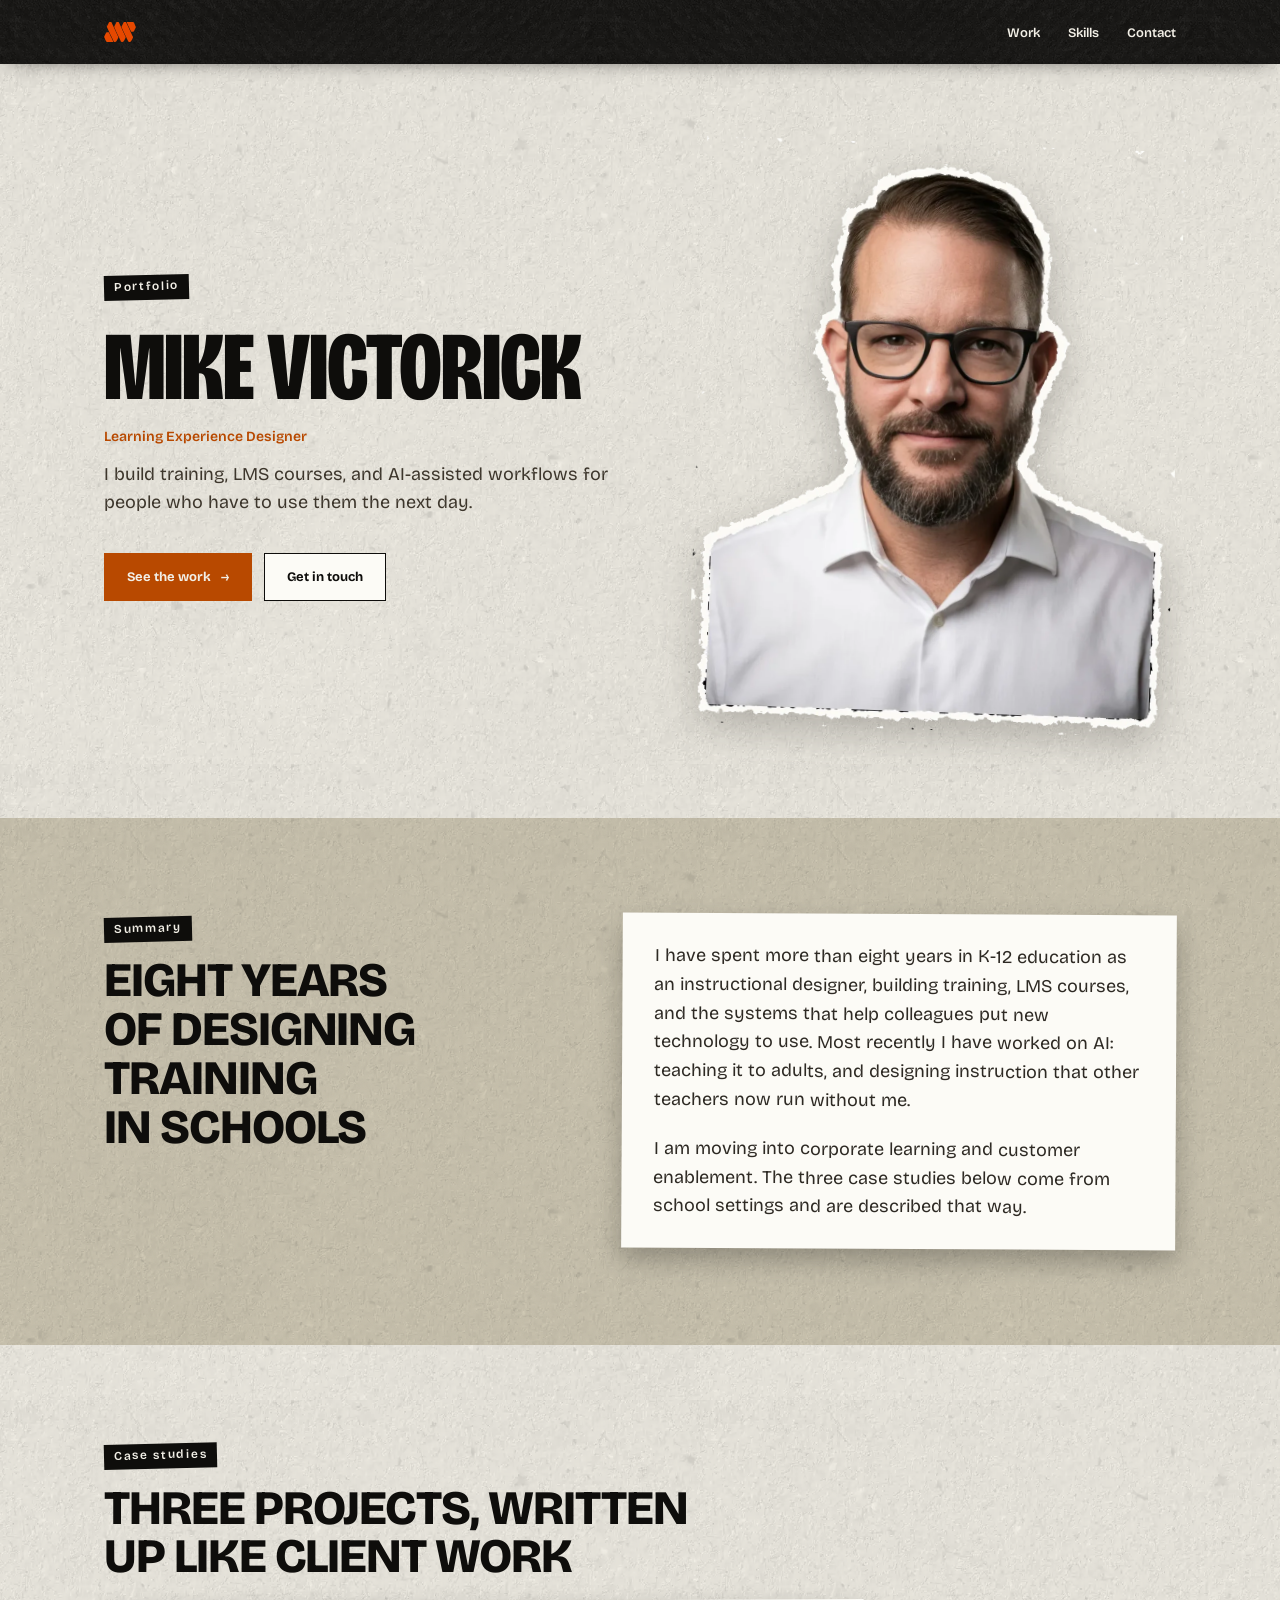
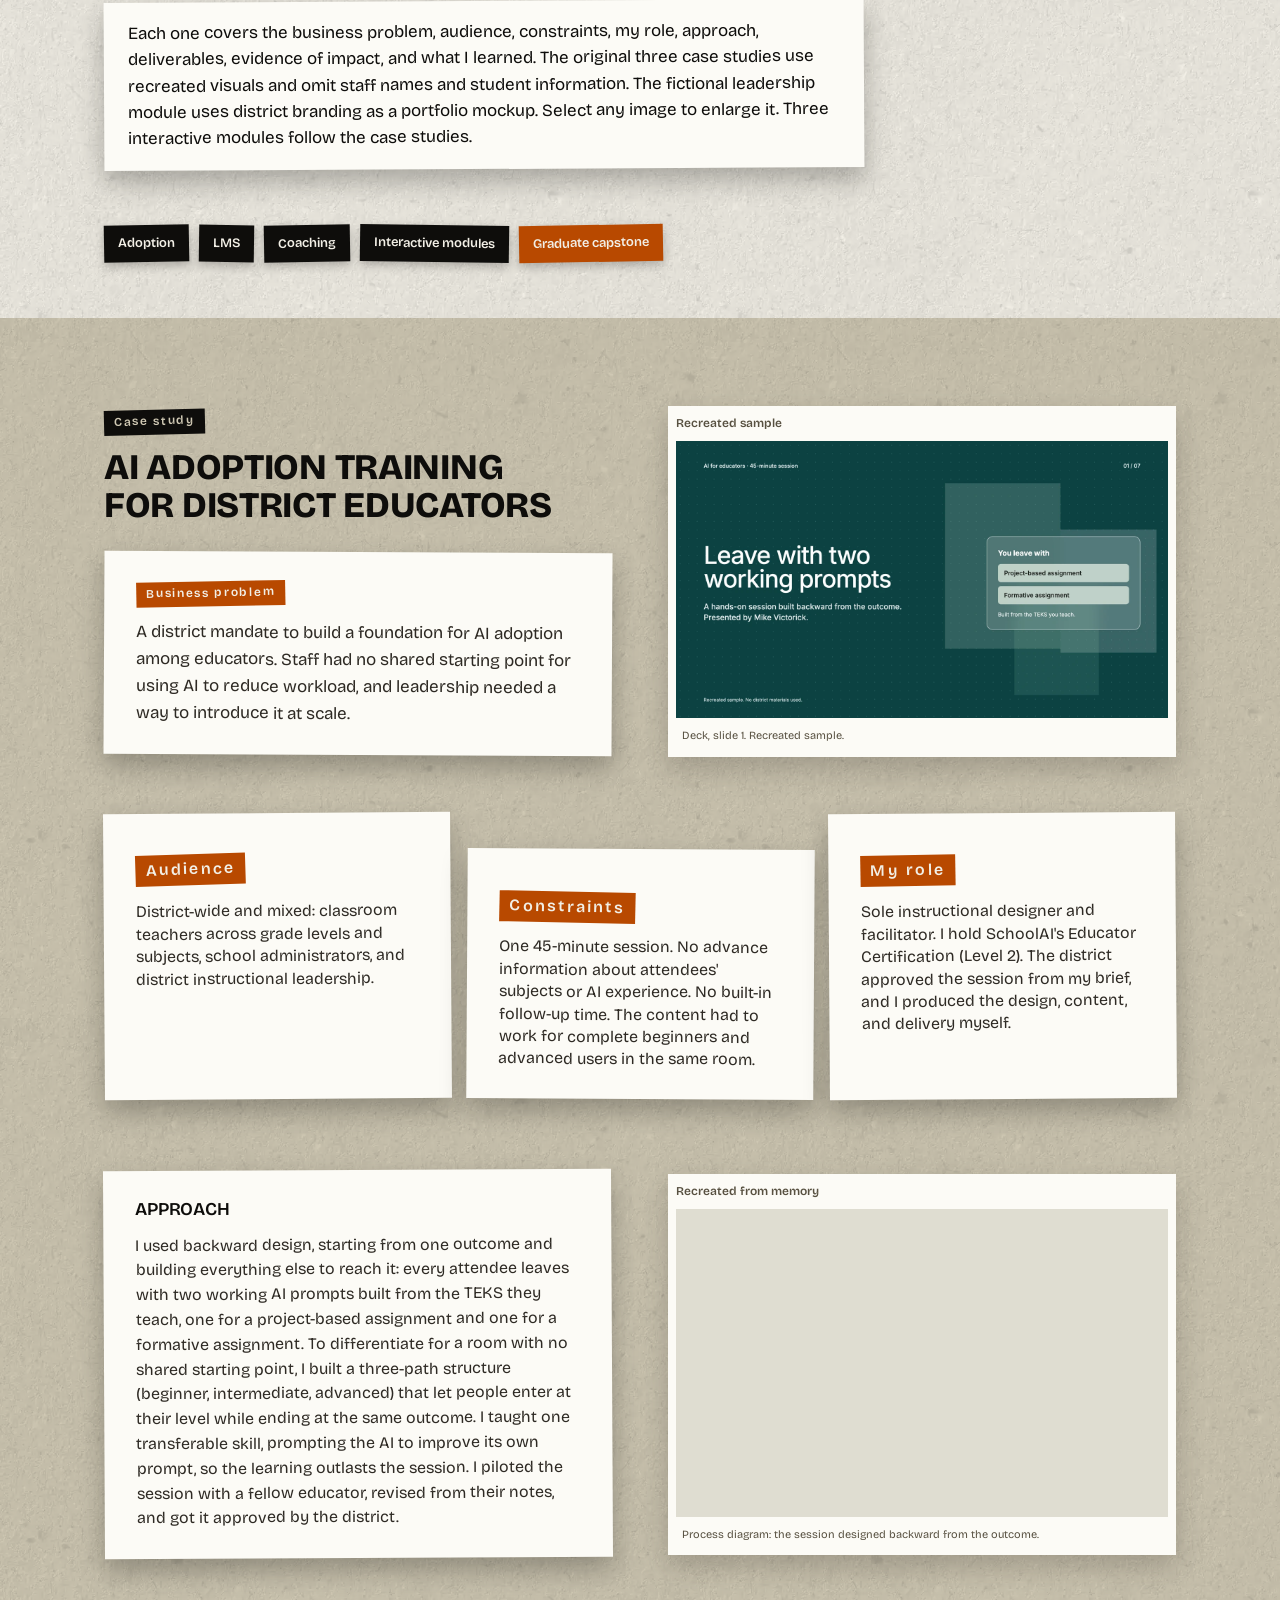
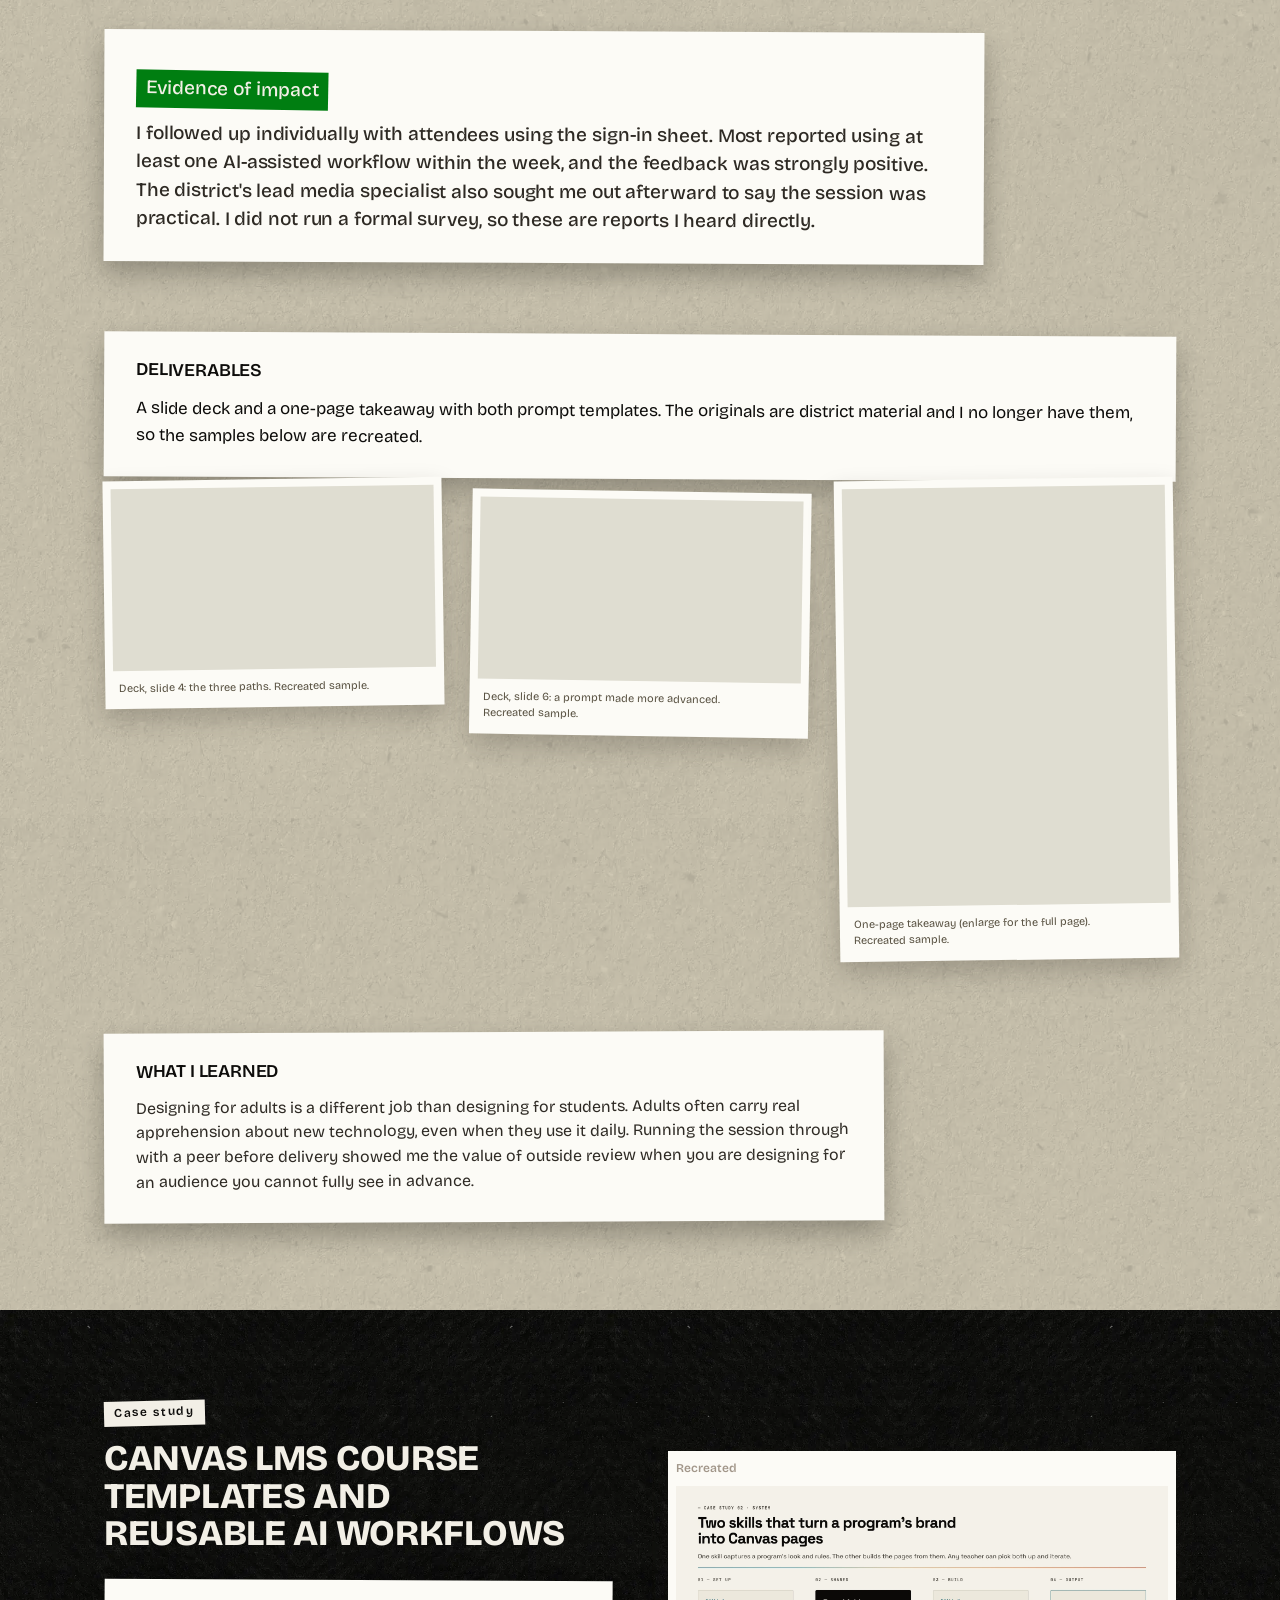
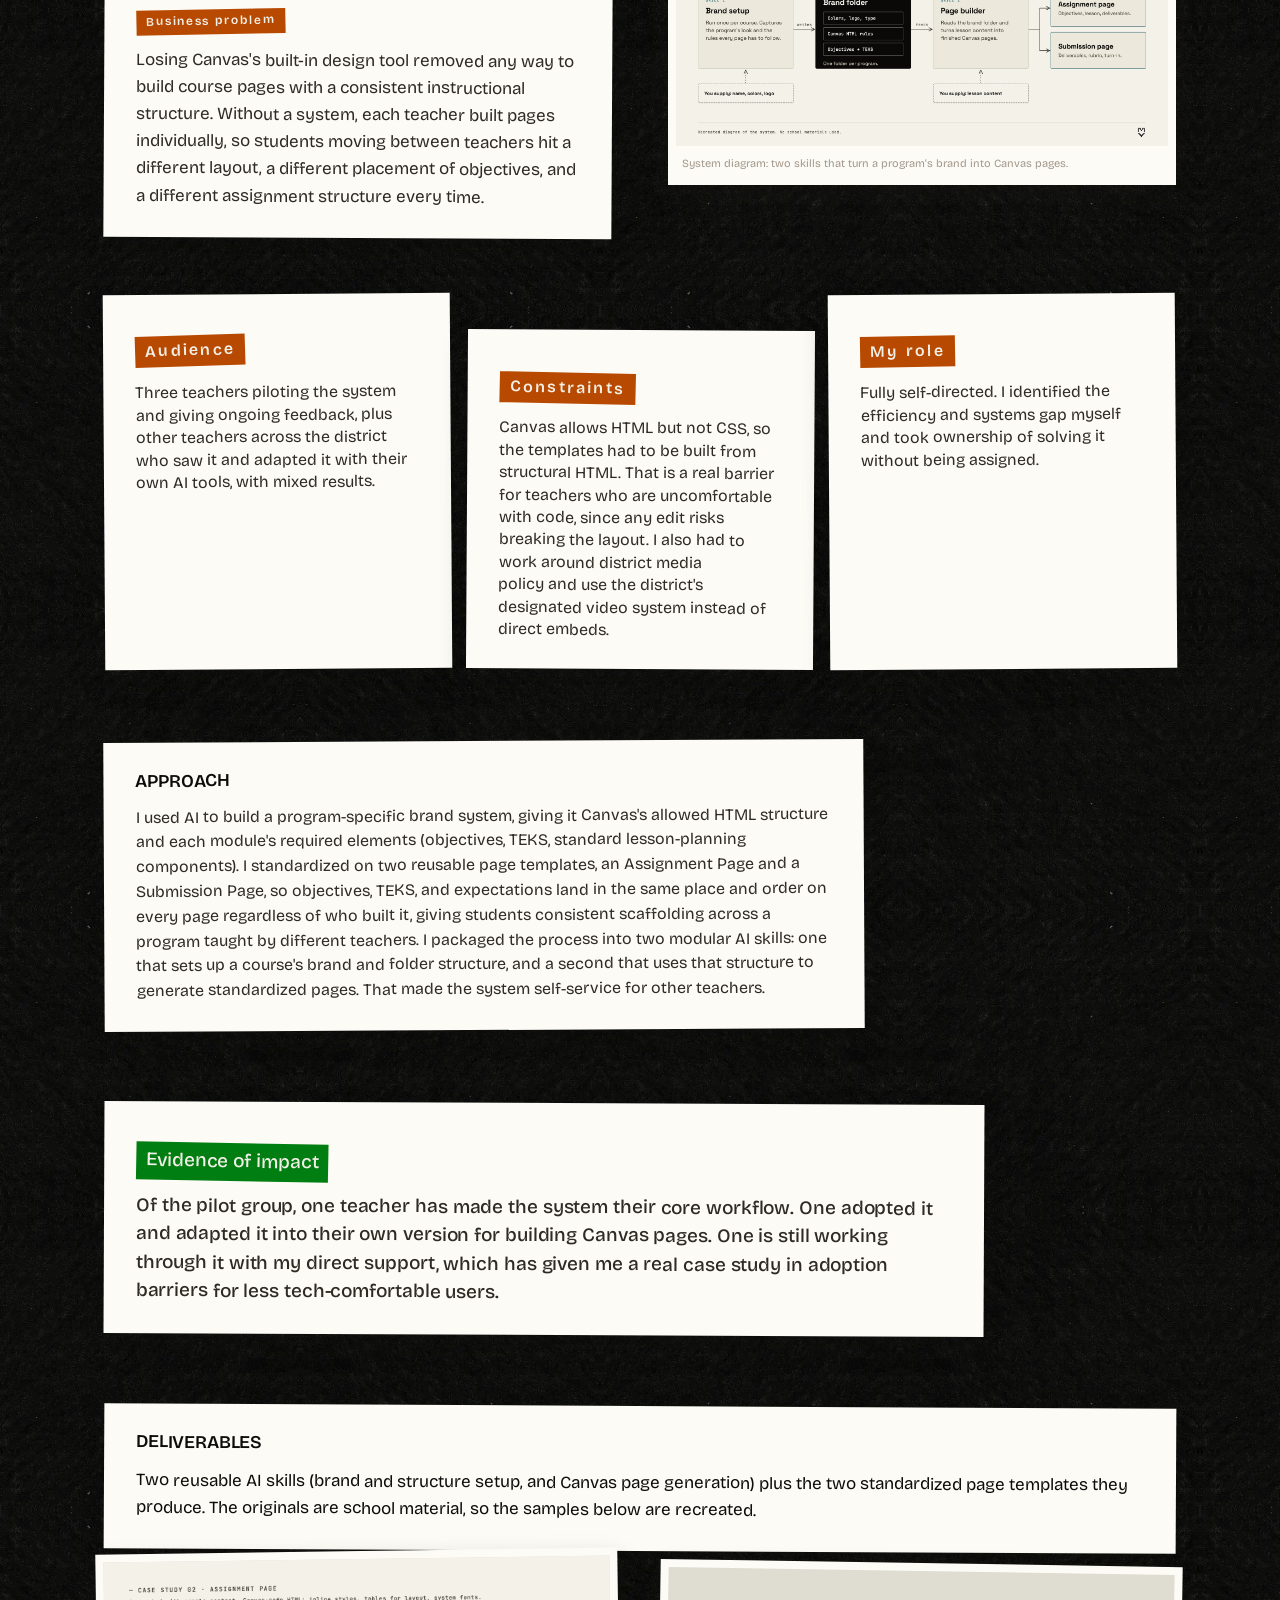
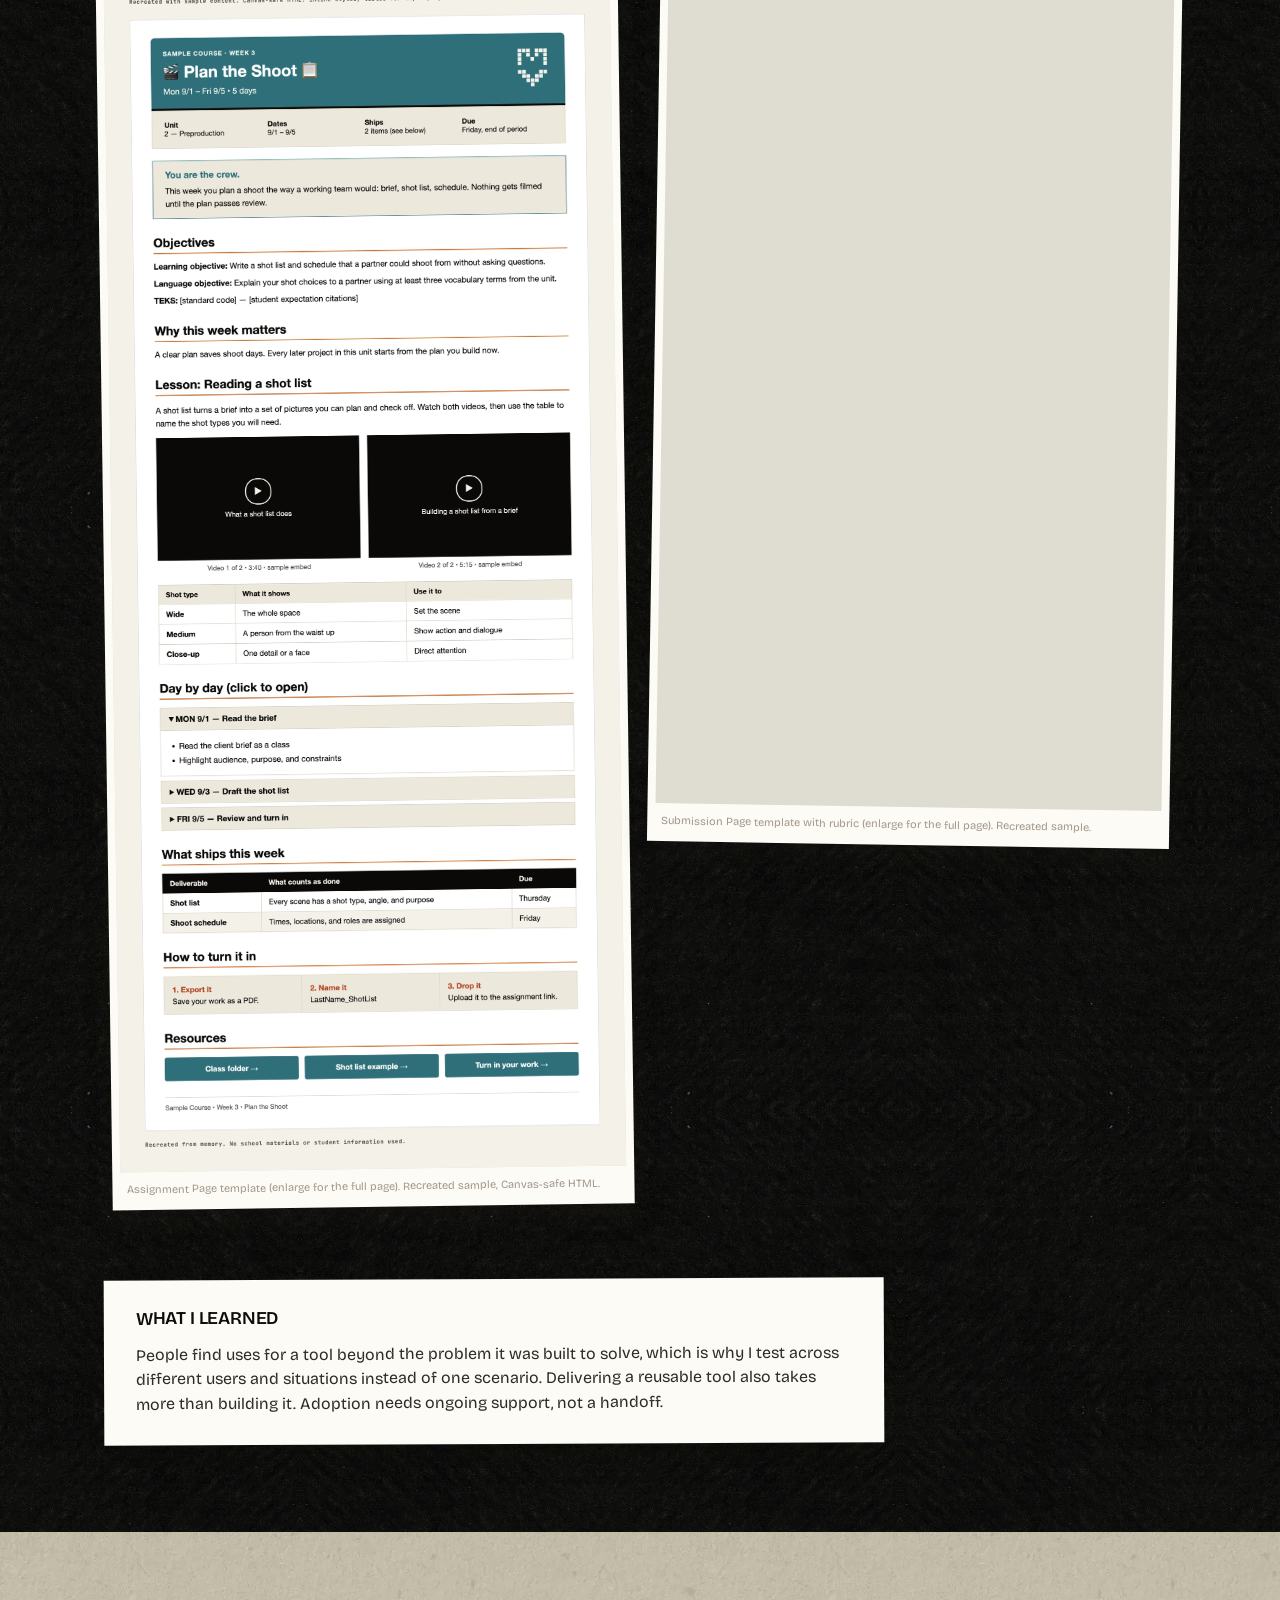
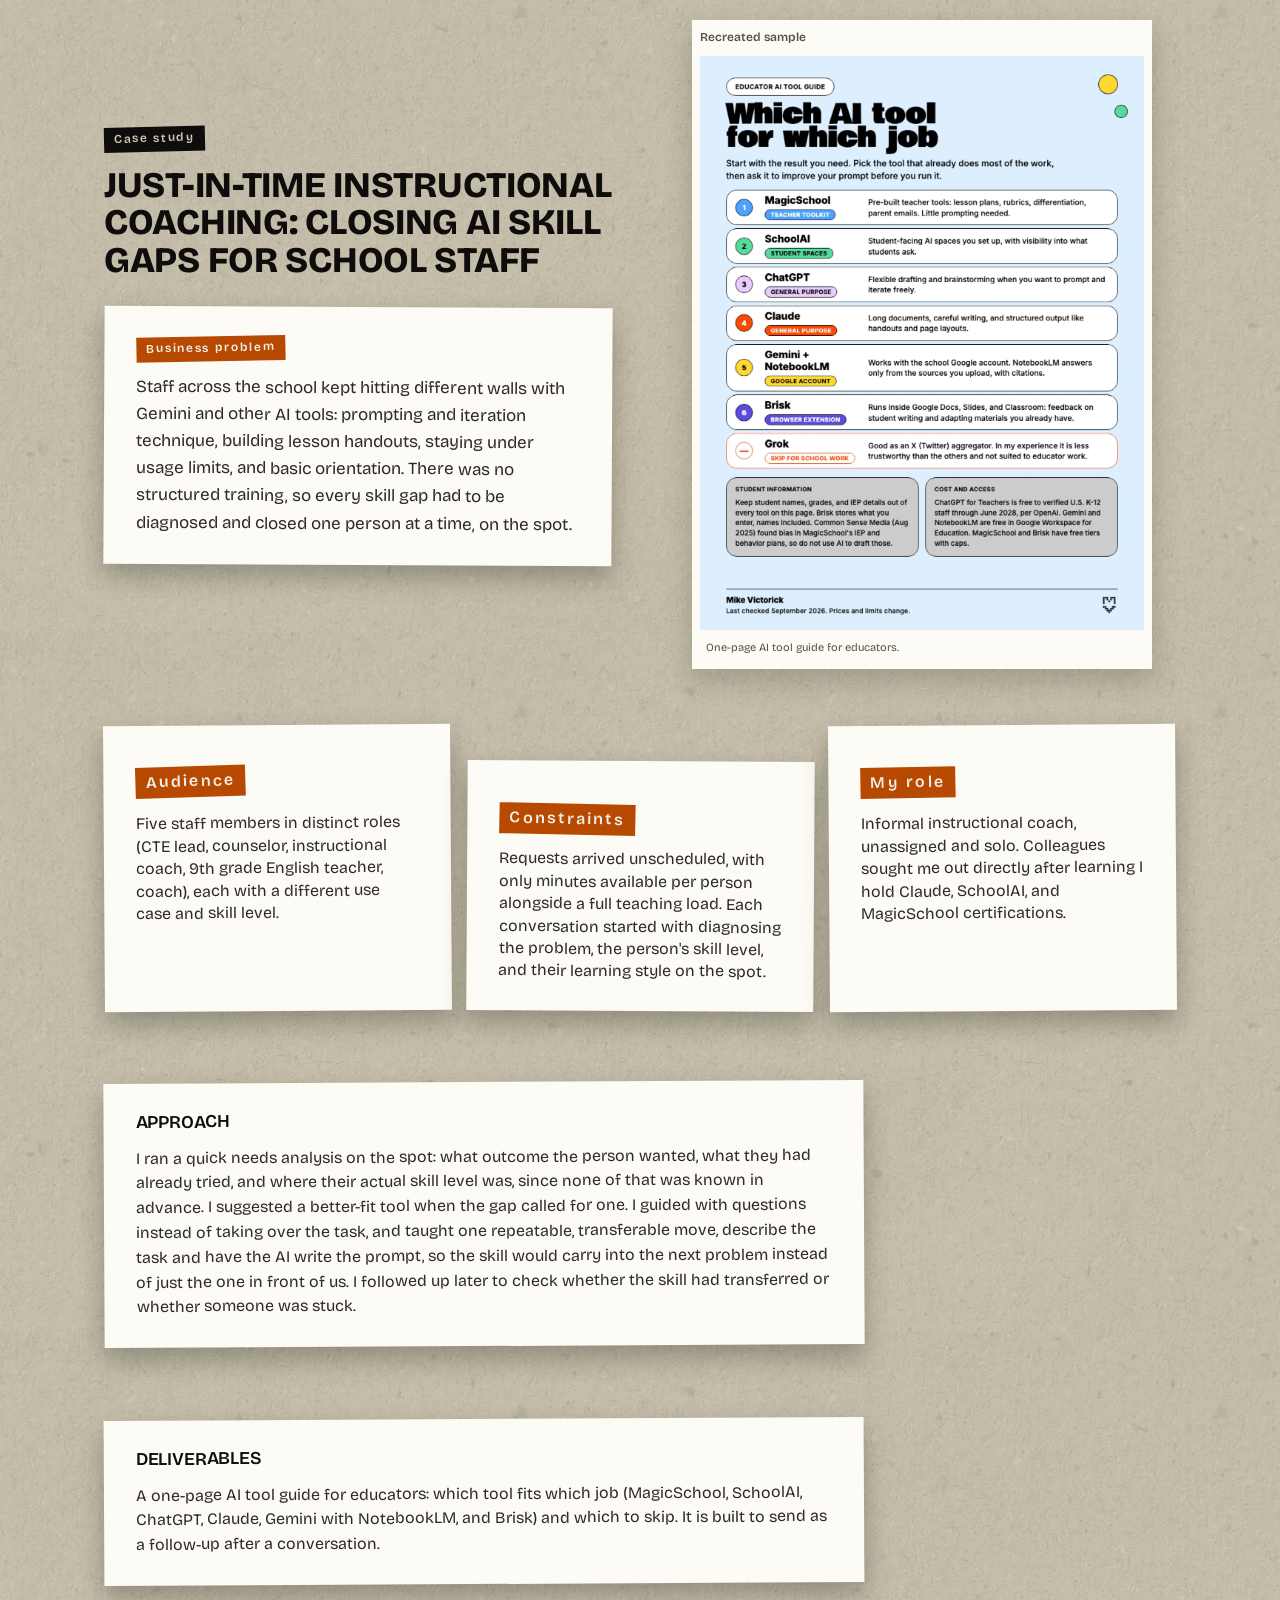
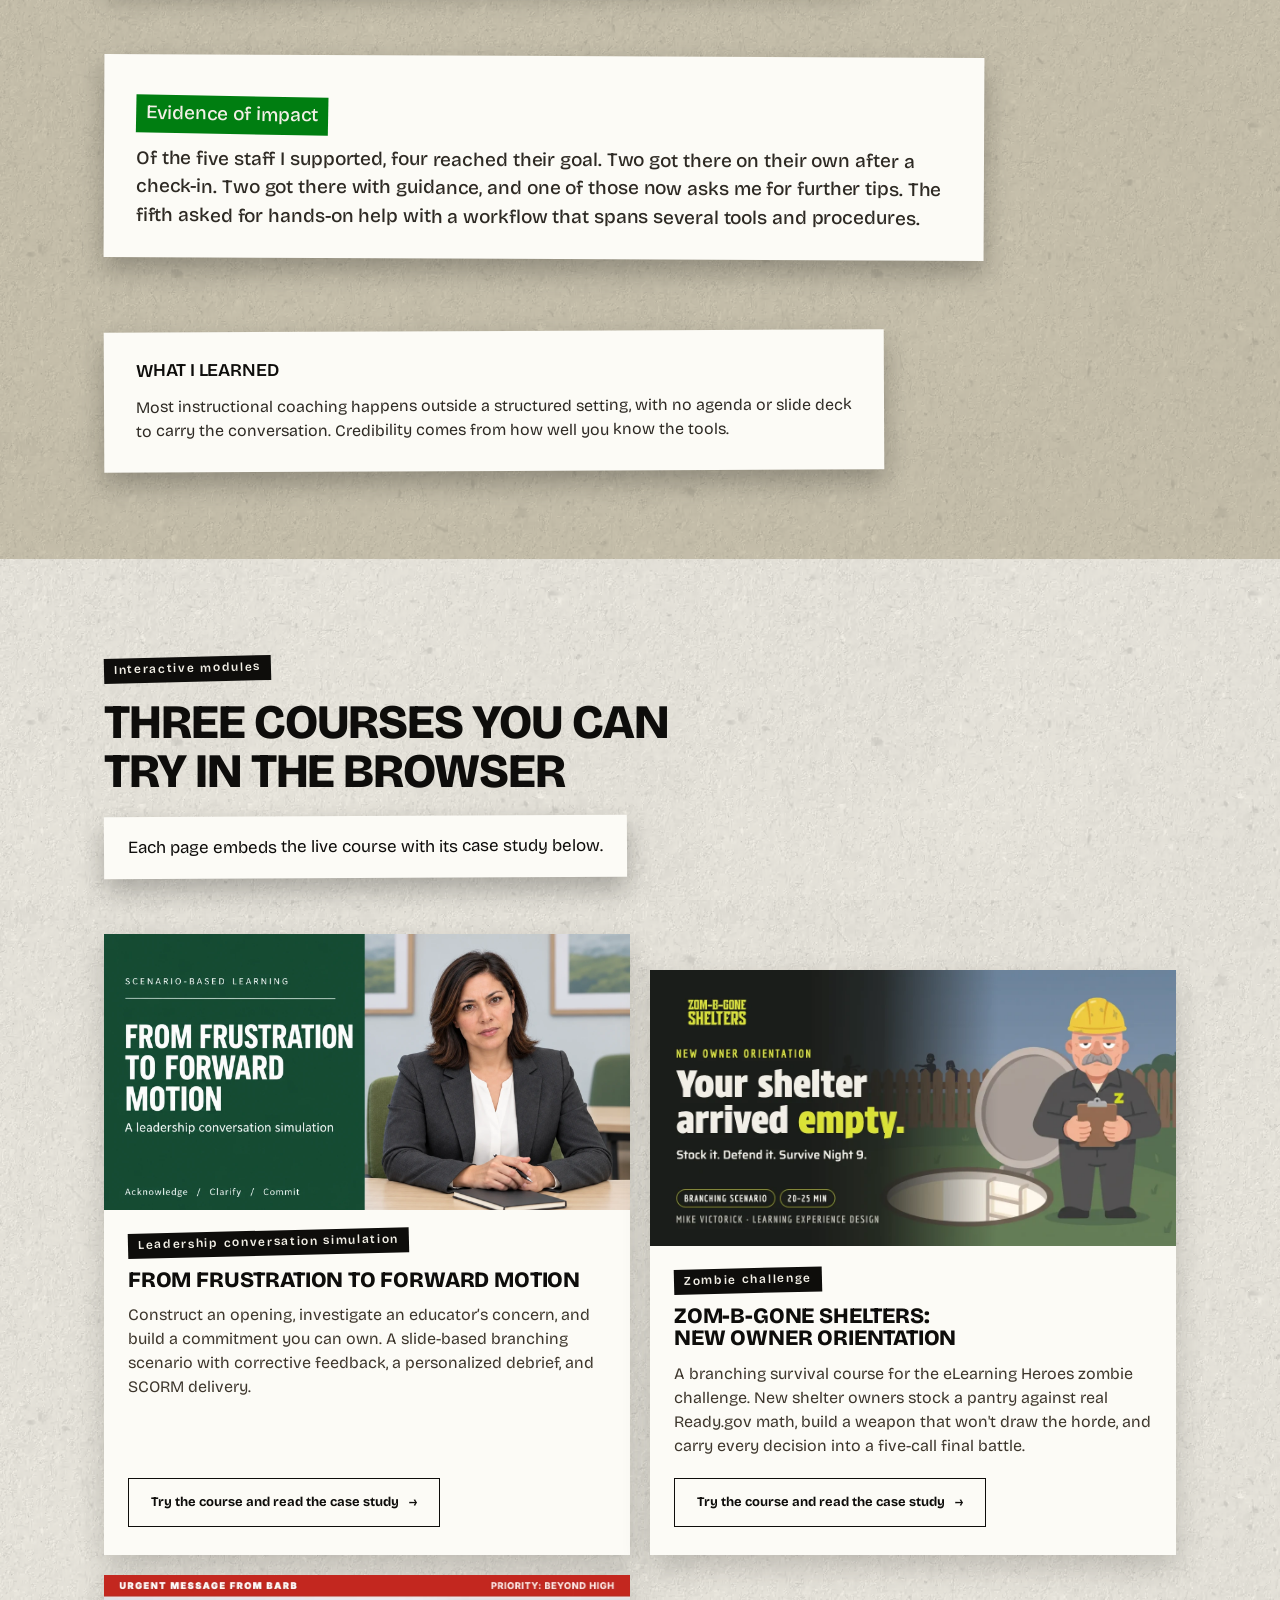
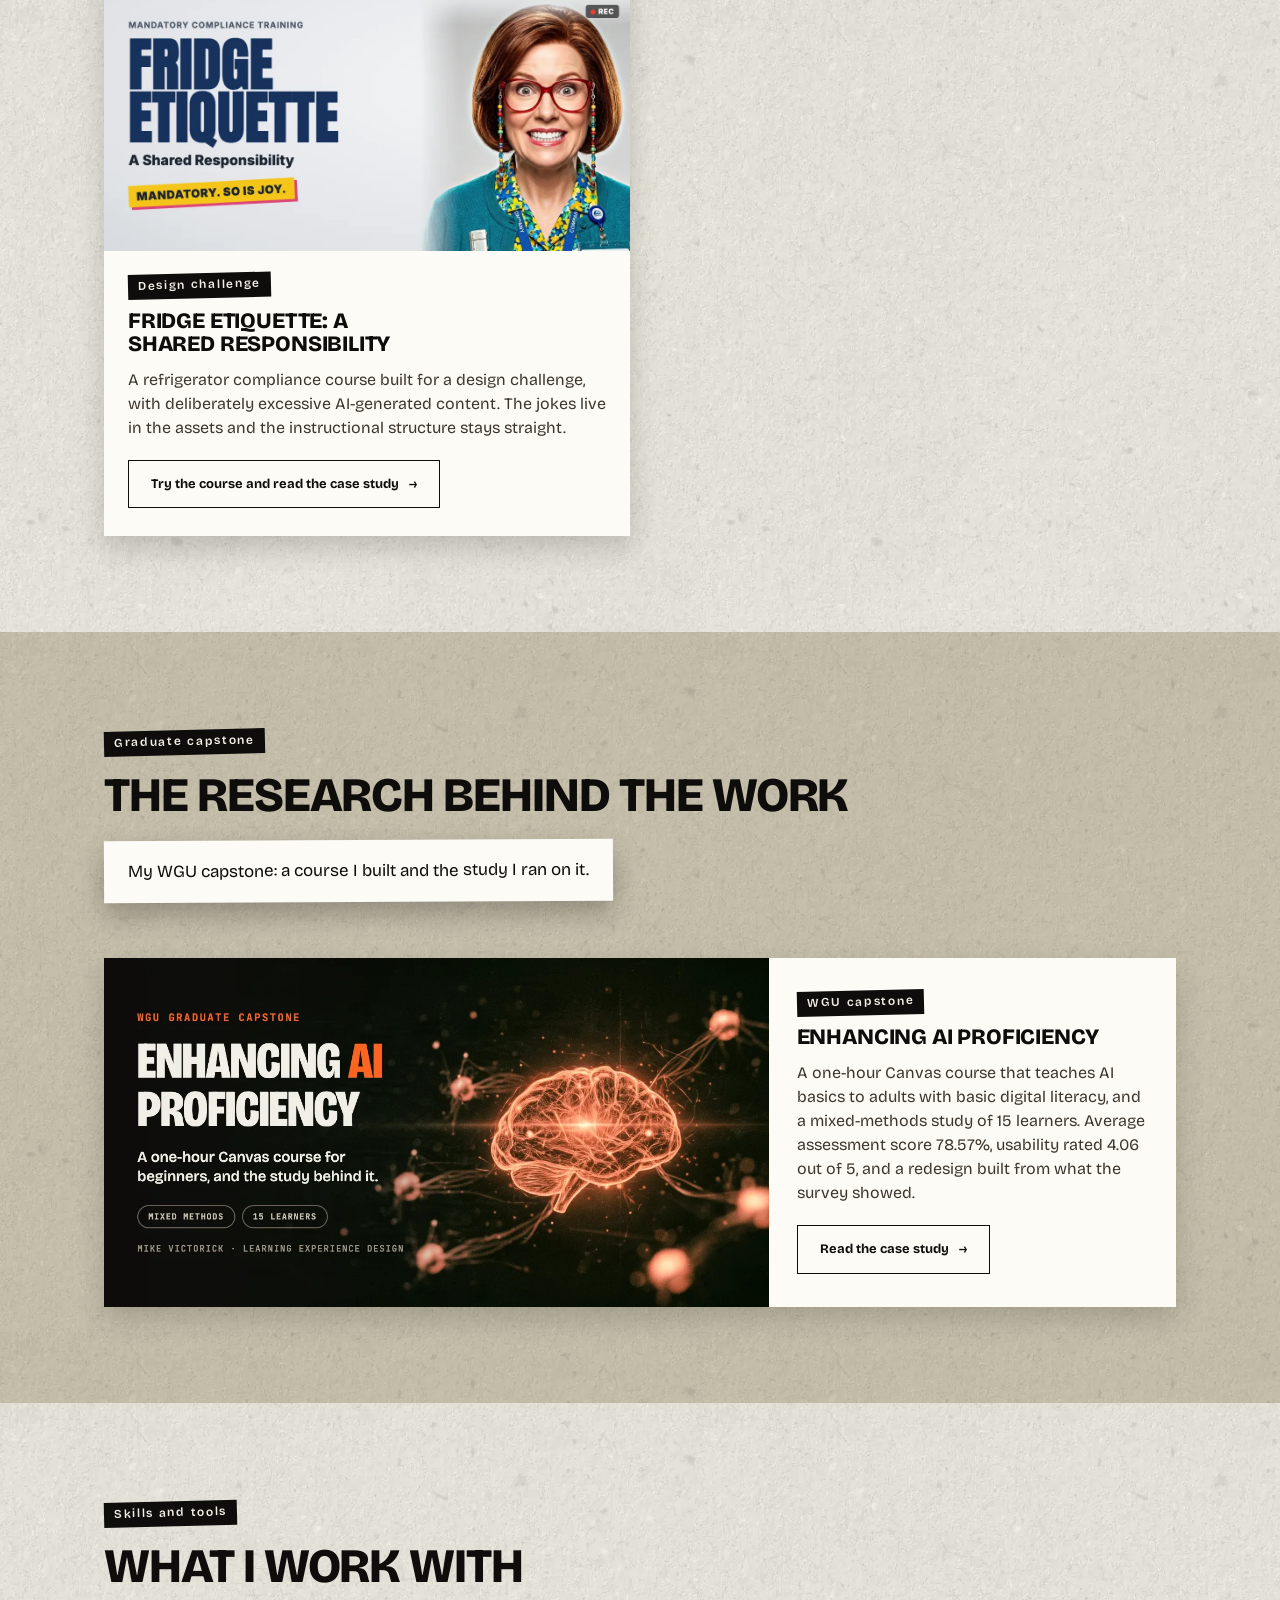
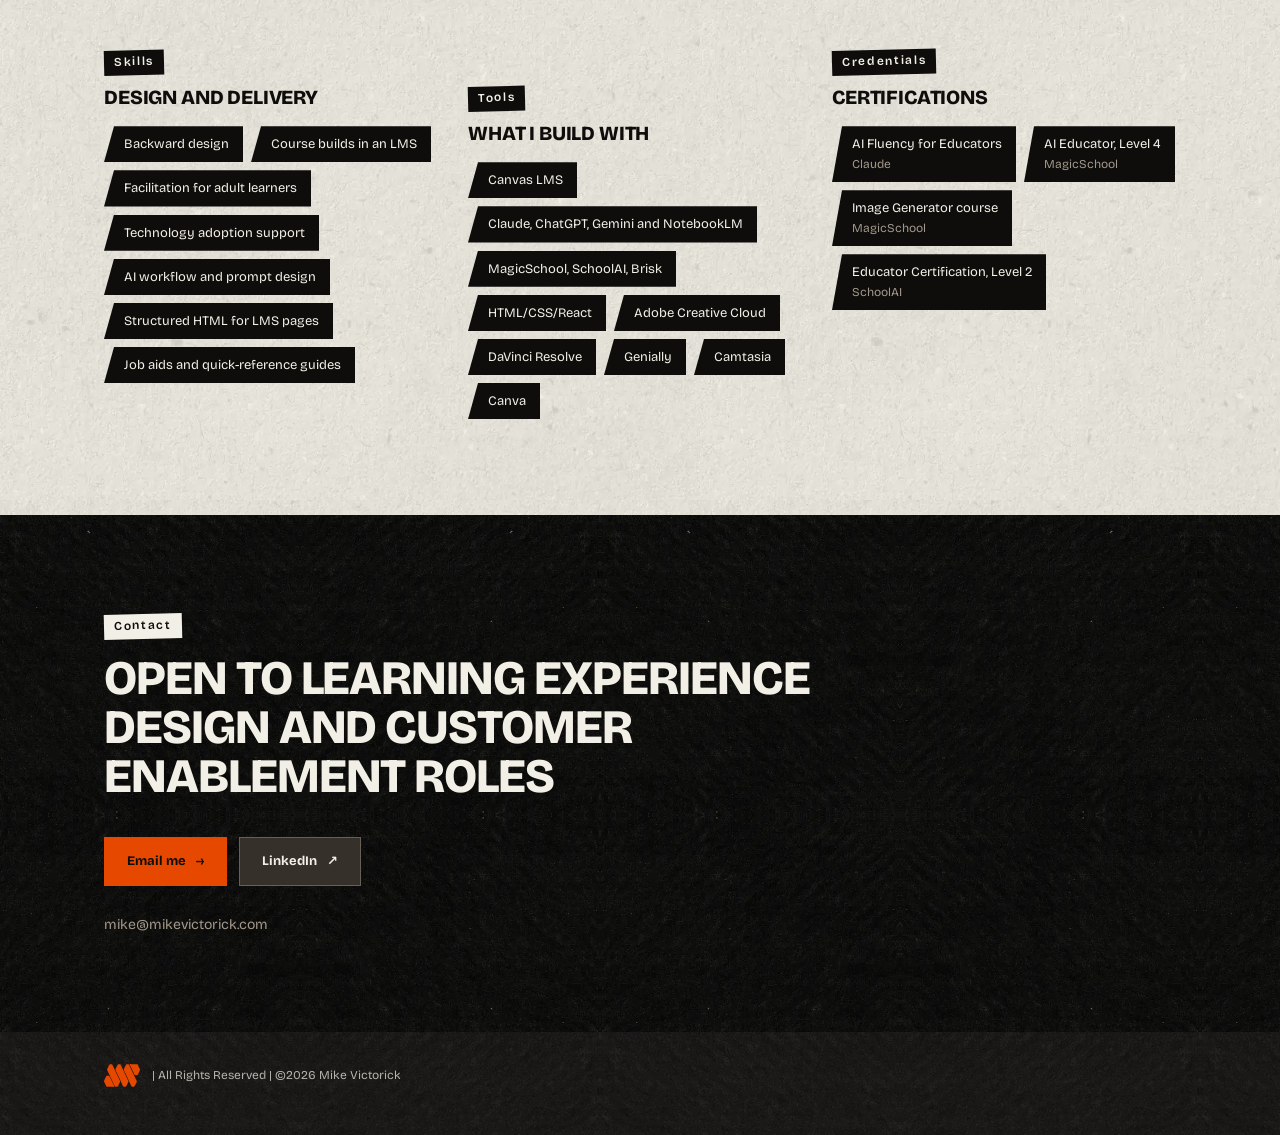
==== commit 472a74da: "Add Forward Motion learning module, case study, and SCORM package" ====
--- a/index.html
+++ b/index.html
@@ -512,7 +512,7 @@
       <div class="sec-head">
         <p class="eyebrow">Case studies</p>
         <h2 id="work-h">Three projects, written up like client work</h2>
-        <p>Each one covers the business problem, audience, constraints, my role, approach, deliverables, evidence of impact, and what I learned. The visuals are recreated. No district materials, staff names, or student information appear on this site. Select any image to enlarge it. Two interactive modules follow the case studies.</p>
+        <p>Each one covers the business problem, audience, constraints, my role, approach, deliverables, evidence of impact, and what I learned. The original three case studies use recreated visuals and omit staff names and student information. The fictional leadership module uses district branding as a portfolio mockup. Select any image to enlarge it. Three interactive modules follow the case studies.</p>
       </div>
 
       <nav class="cs-nav" aria-label="Jump to case study">
@@ -692,10 +692,15 @@
     <section id="modules" aria-labelledby="modules-h">
       <div class="sec-head">
         <p class="eyebrow">Interactive modules</p>
-        <h2 id="modules-h">Two courses you can try in the browser</h2>
+        <h2 id="modules-h">Three courses you can try in the browser</h2>
         <p>Each page embeds the live course with its case study below.</p>
       </div>
       <div class="mods">
+        <article class="tile mod">
+          <a class="mod-thumb" href="modules/forward-motion/" tabindex="-1" aria-hidden="true"><img src="images/forward-motion-cover.webp" width="1672" height="941" loading="lazy" decoding="async" alt="From Frustration to Forward Motion course cover showing a fictional educator in a professional meeting."></a>
+          <div class="mod-body"><p class="eyebrow">Leadership conversation simulation</p><h3><a href="modules/forward-motion/">From Frustration to Forward Motion</a></h3><p class="desc">Construct an opening, investigate an educator’s concern, and build a commitment you can own. A slide-based branching scenario with corrective feedback, a personalized debrief, and SCORM delivery.</p><a class="btn" href="modules/forward-motion/">Try the course and read the case study <span class="arrow" aria-hidden="true">→</span></a></div>
+        </article>
+
         <article class="tile mod">
           <a class="mod-thumb" href="zom-b-gone.html" tabindex="-1" aria-hidden="true"><img src="images/zbg-cover.webp" width="1200" height="630" loading="lazy" decoding="async" alt="Zom-B-Gone Shelters title card reading &quot;Your shelter arrived empty,&quot; with an unimpressed install tech in a hard hat beside an open, empty backyard shelter while zombies lean over the fence."></a>
           <div class="mod-body">
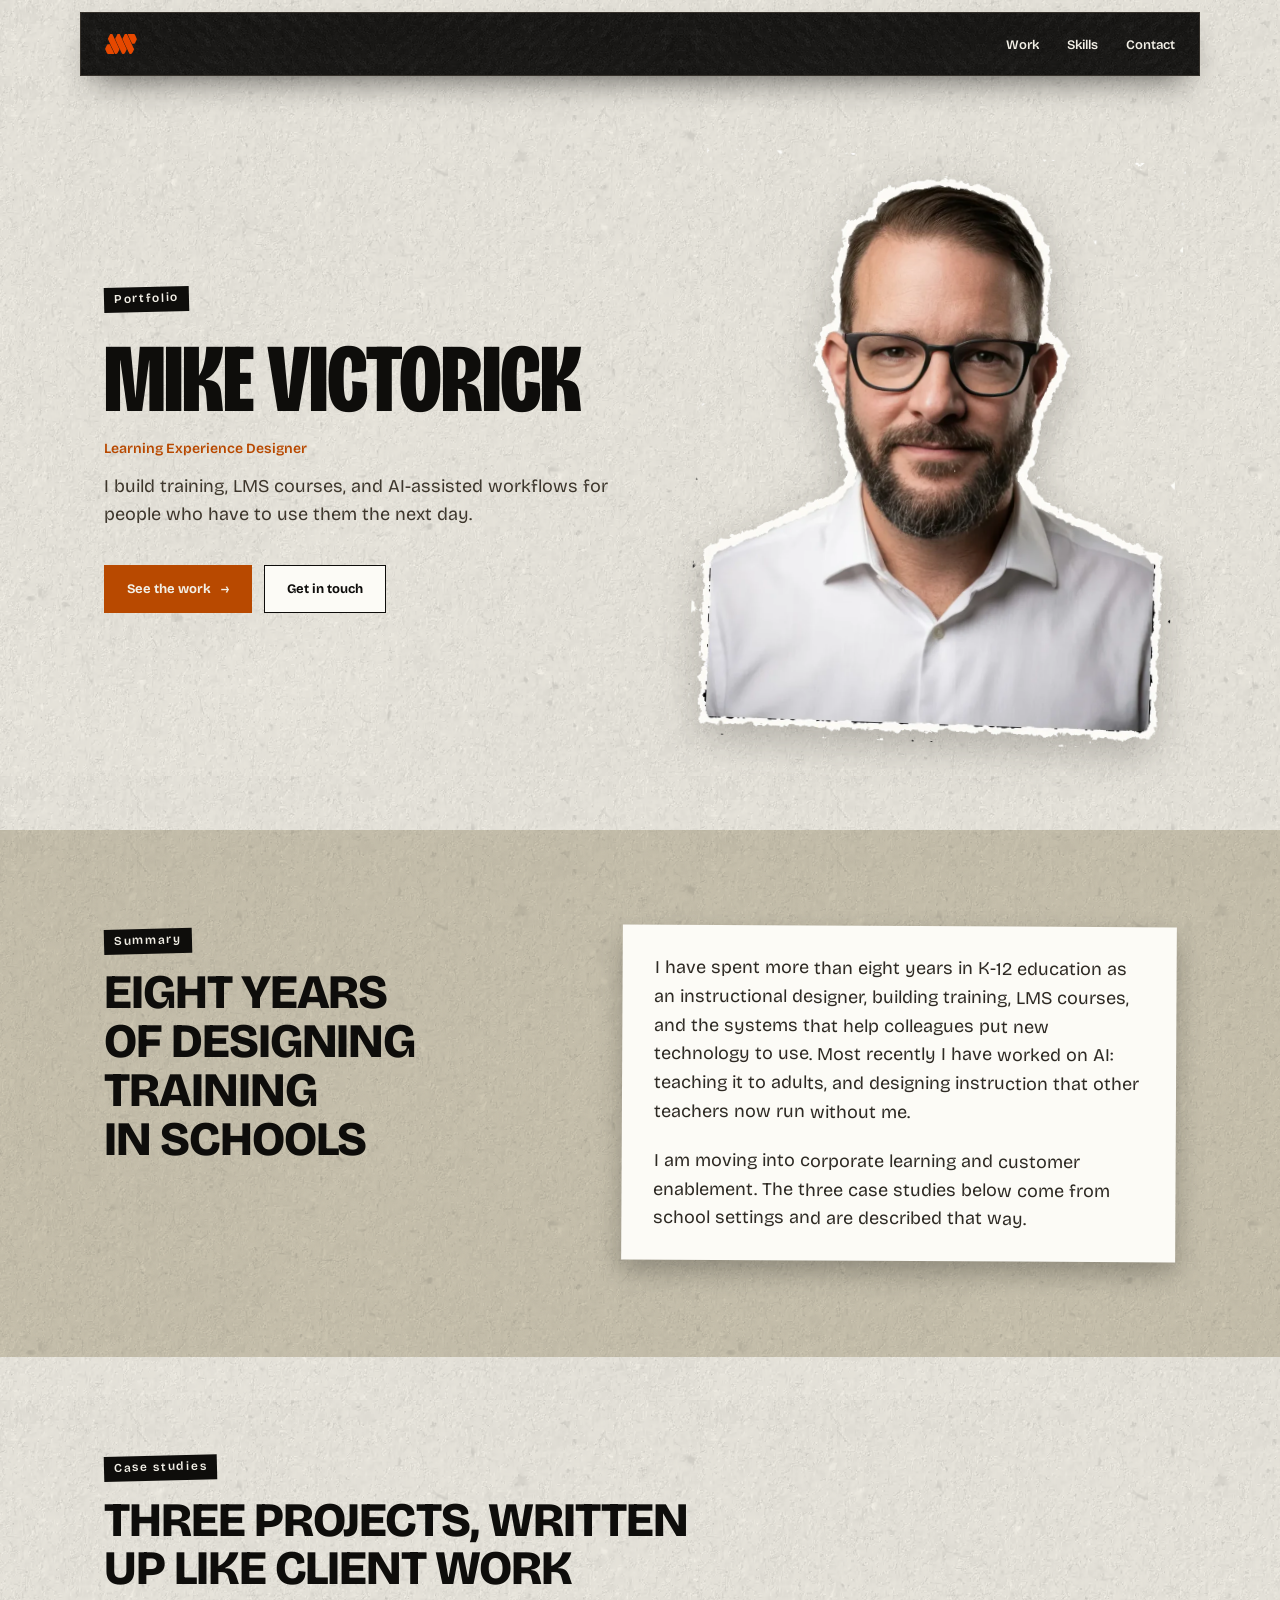
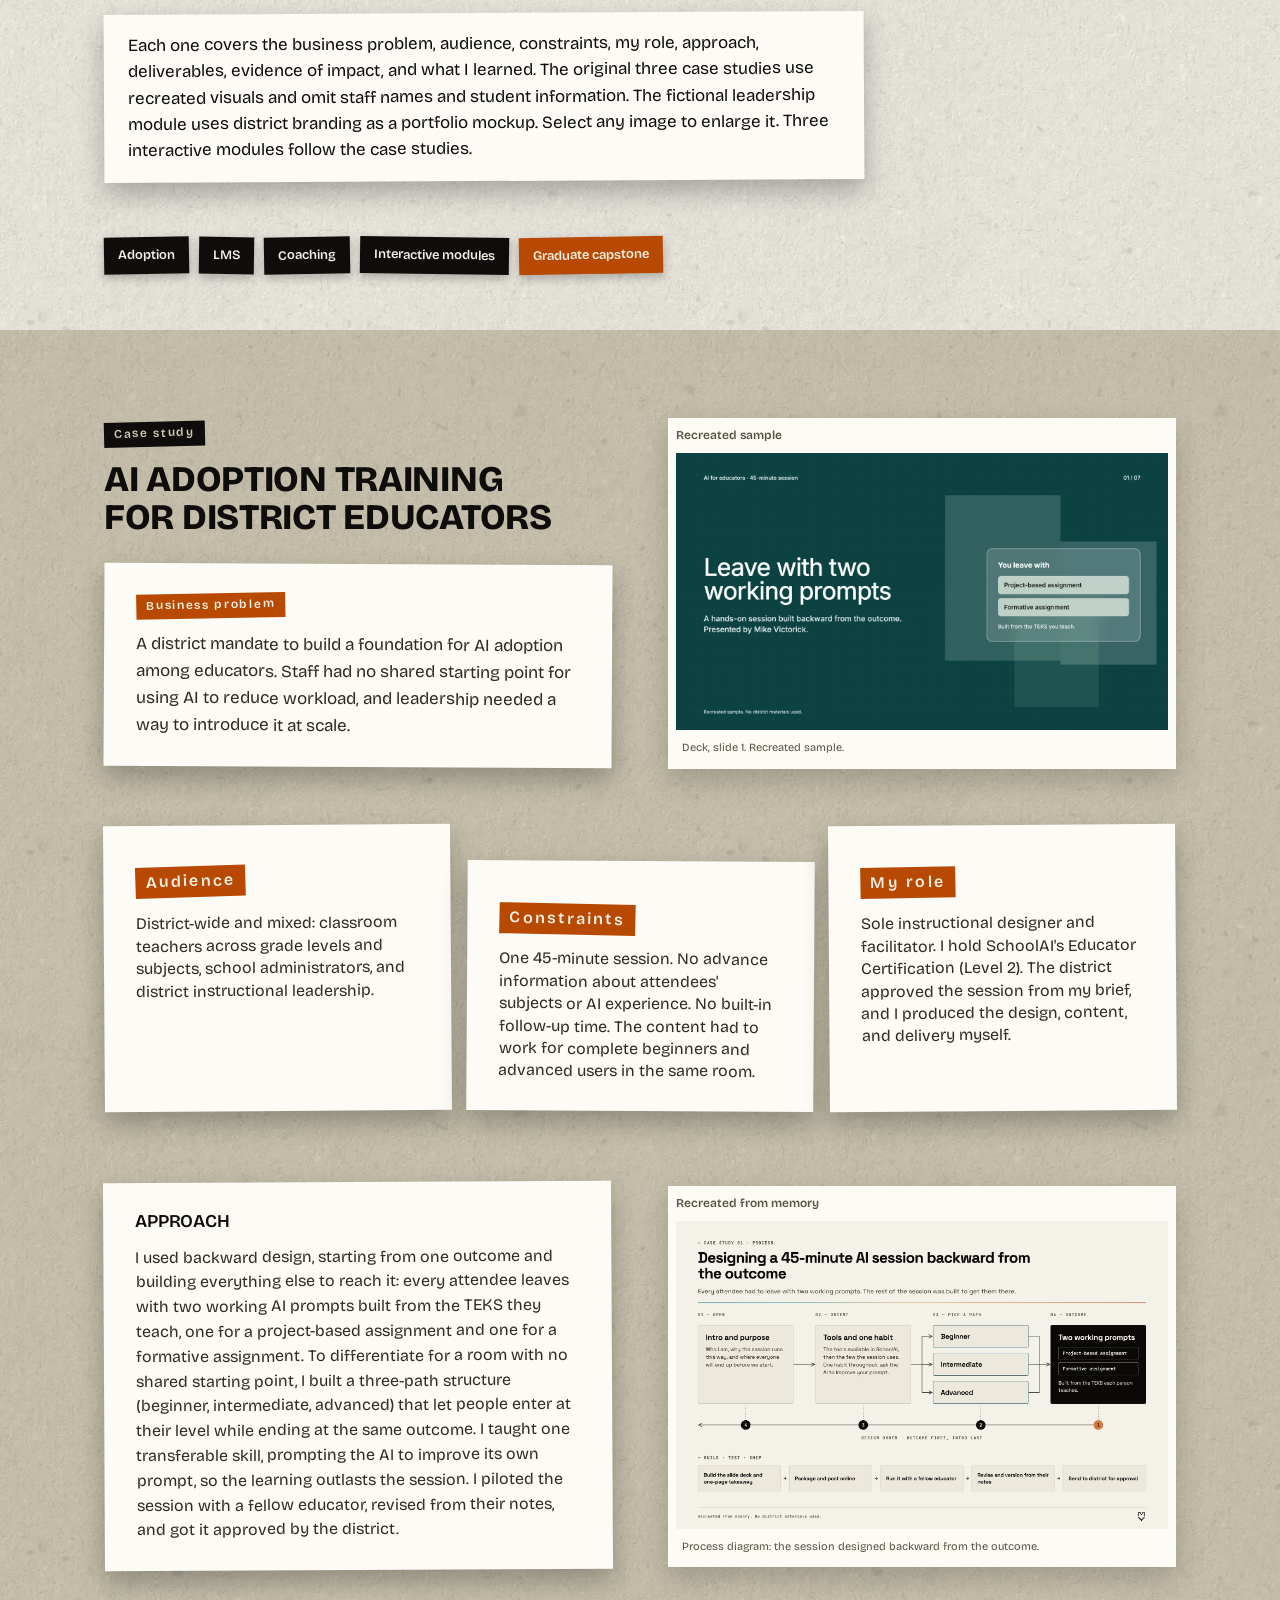
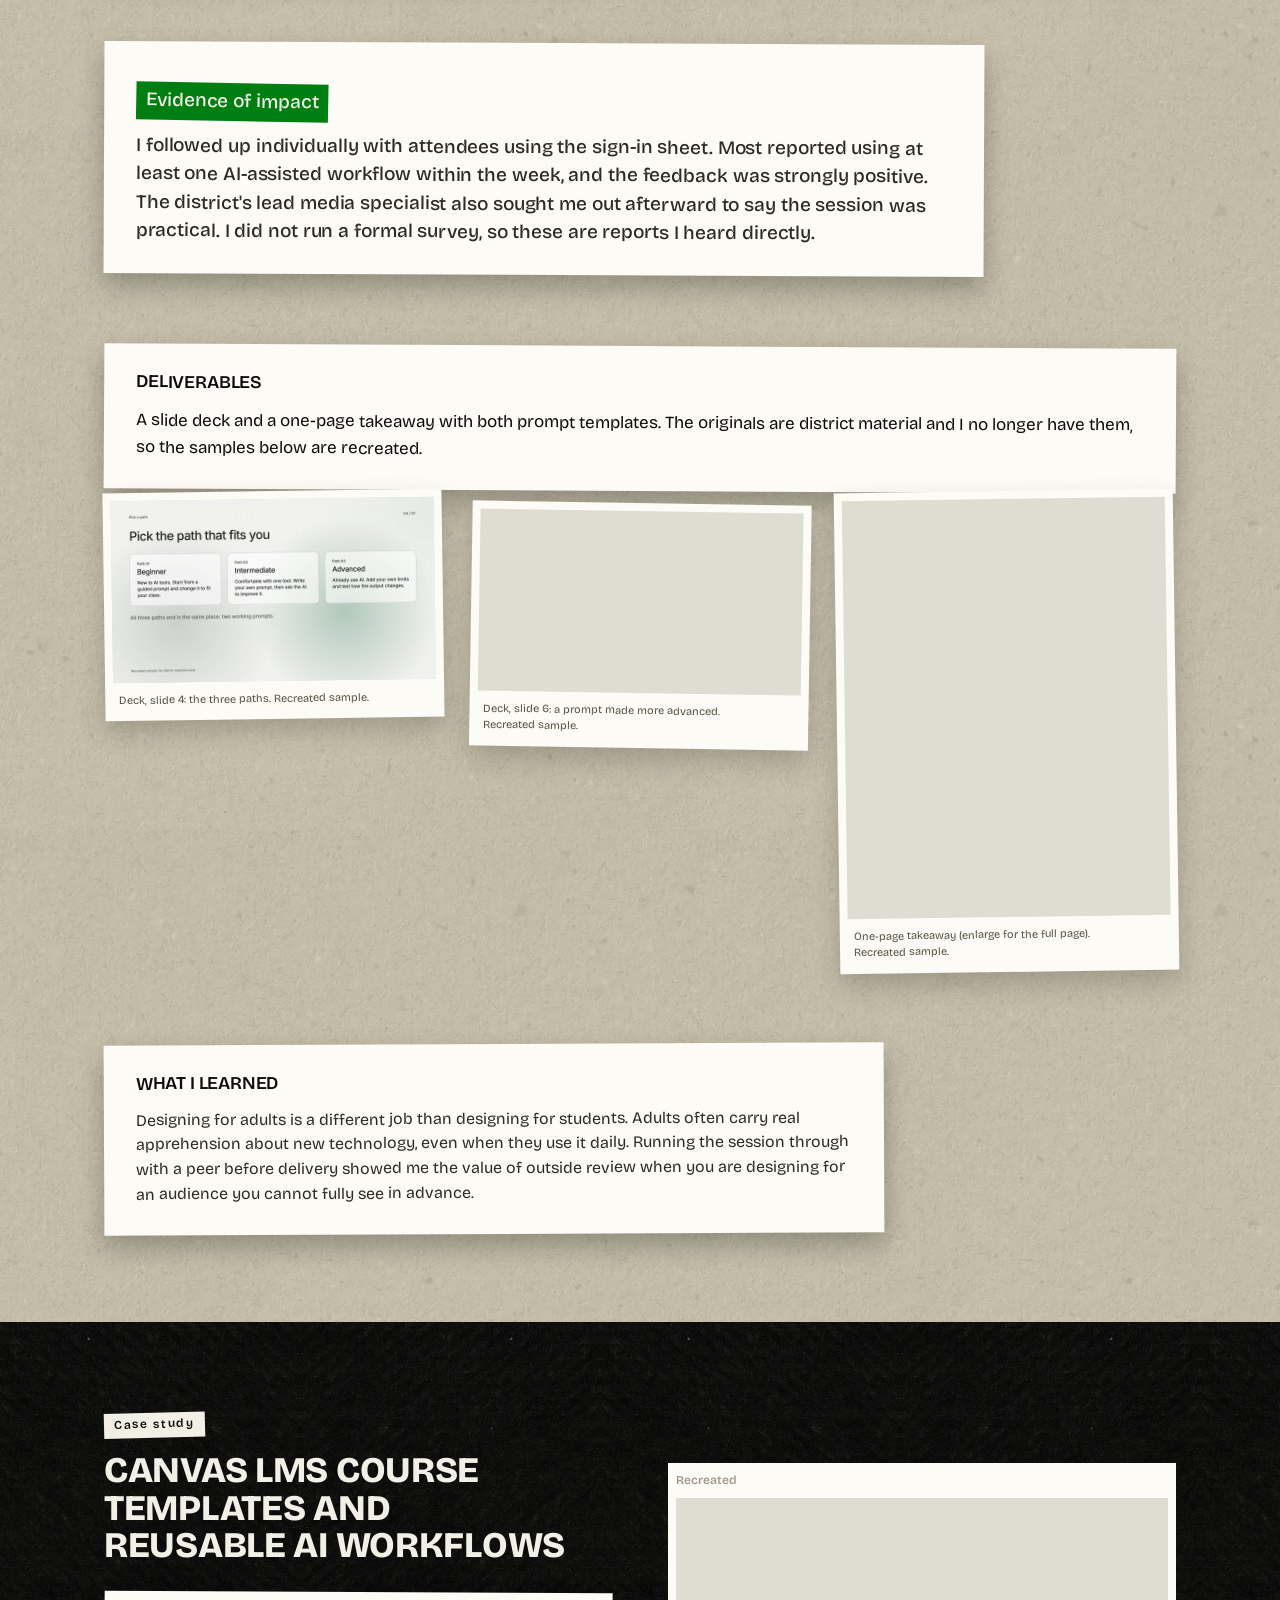
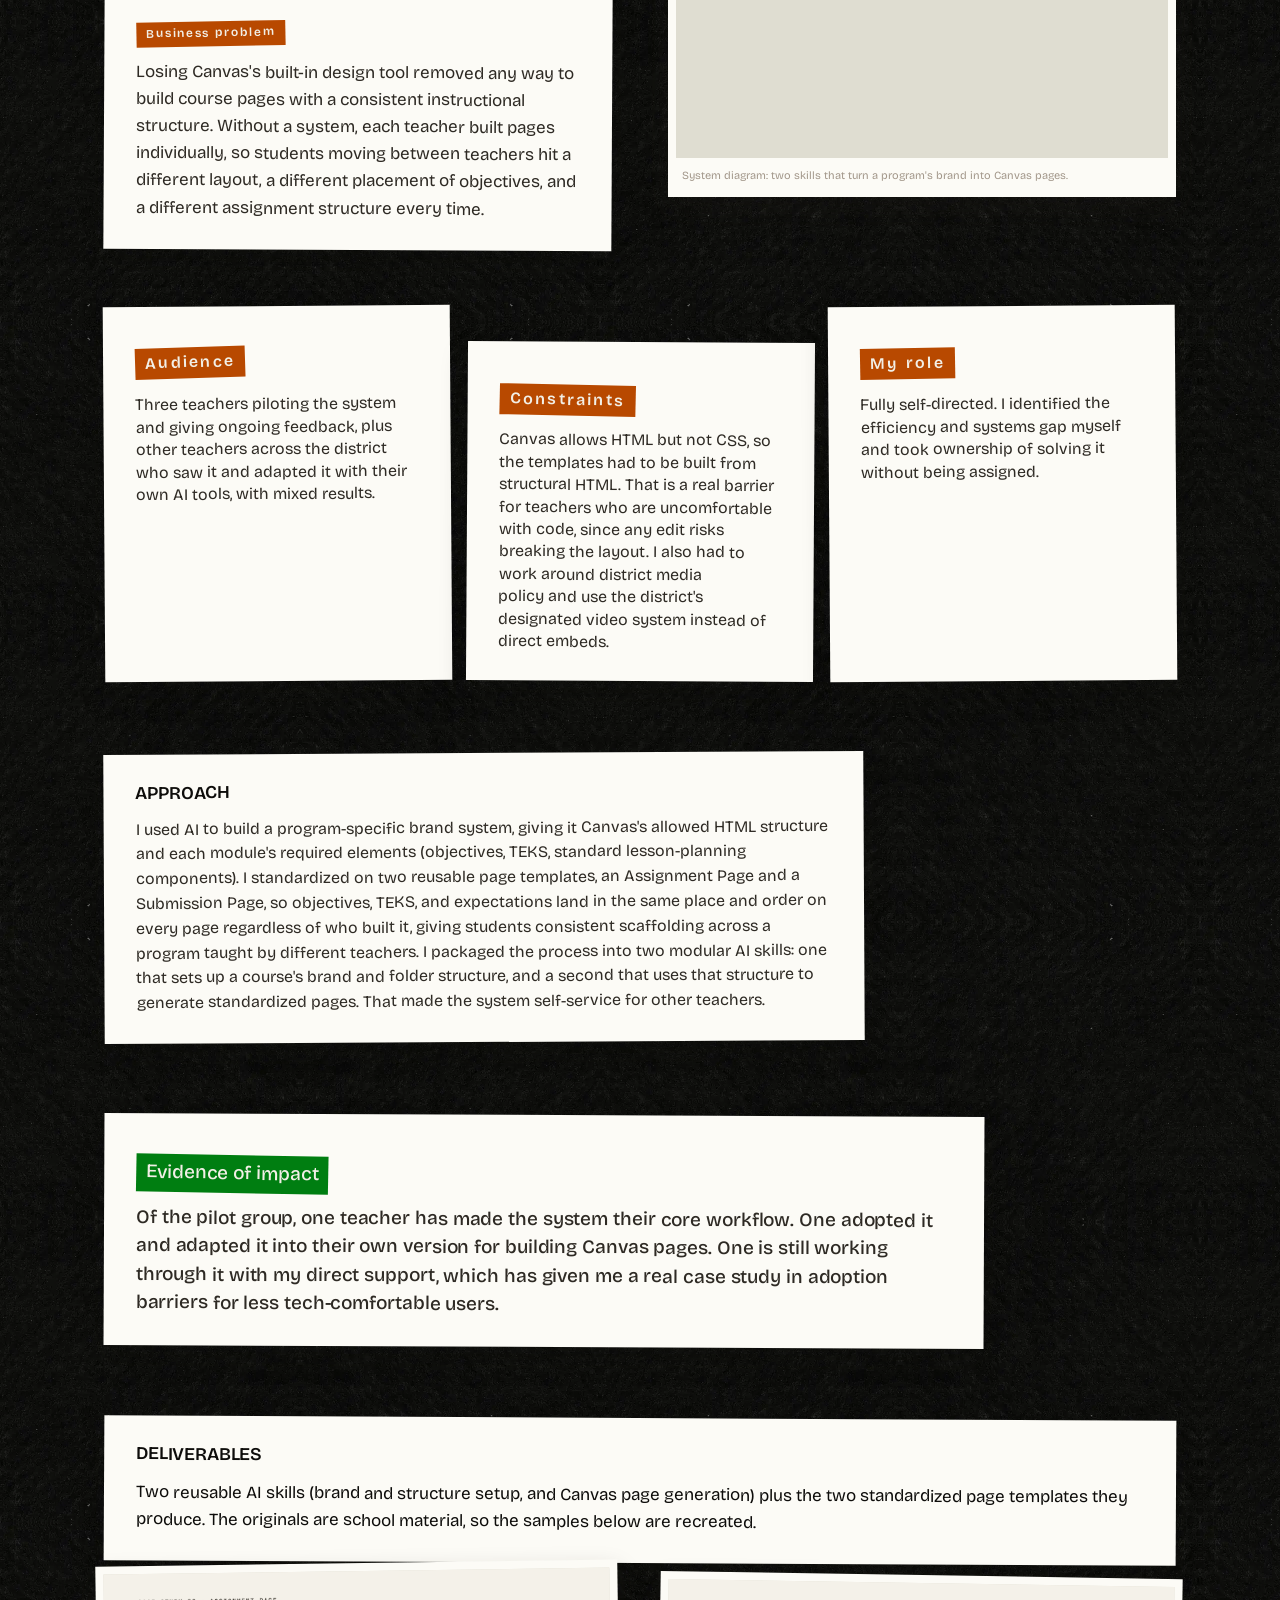
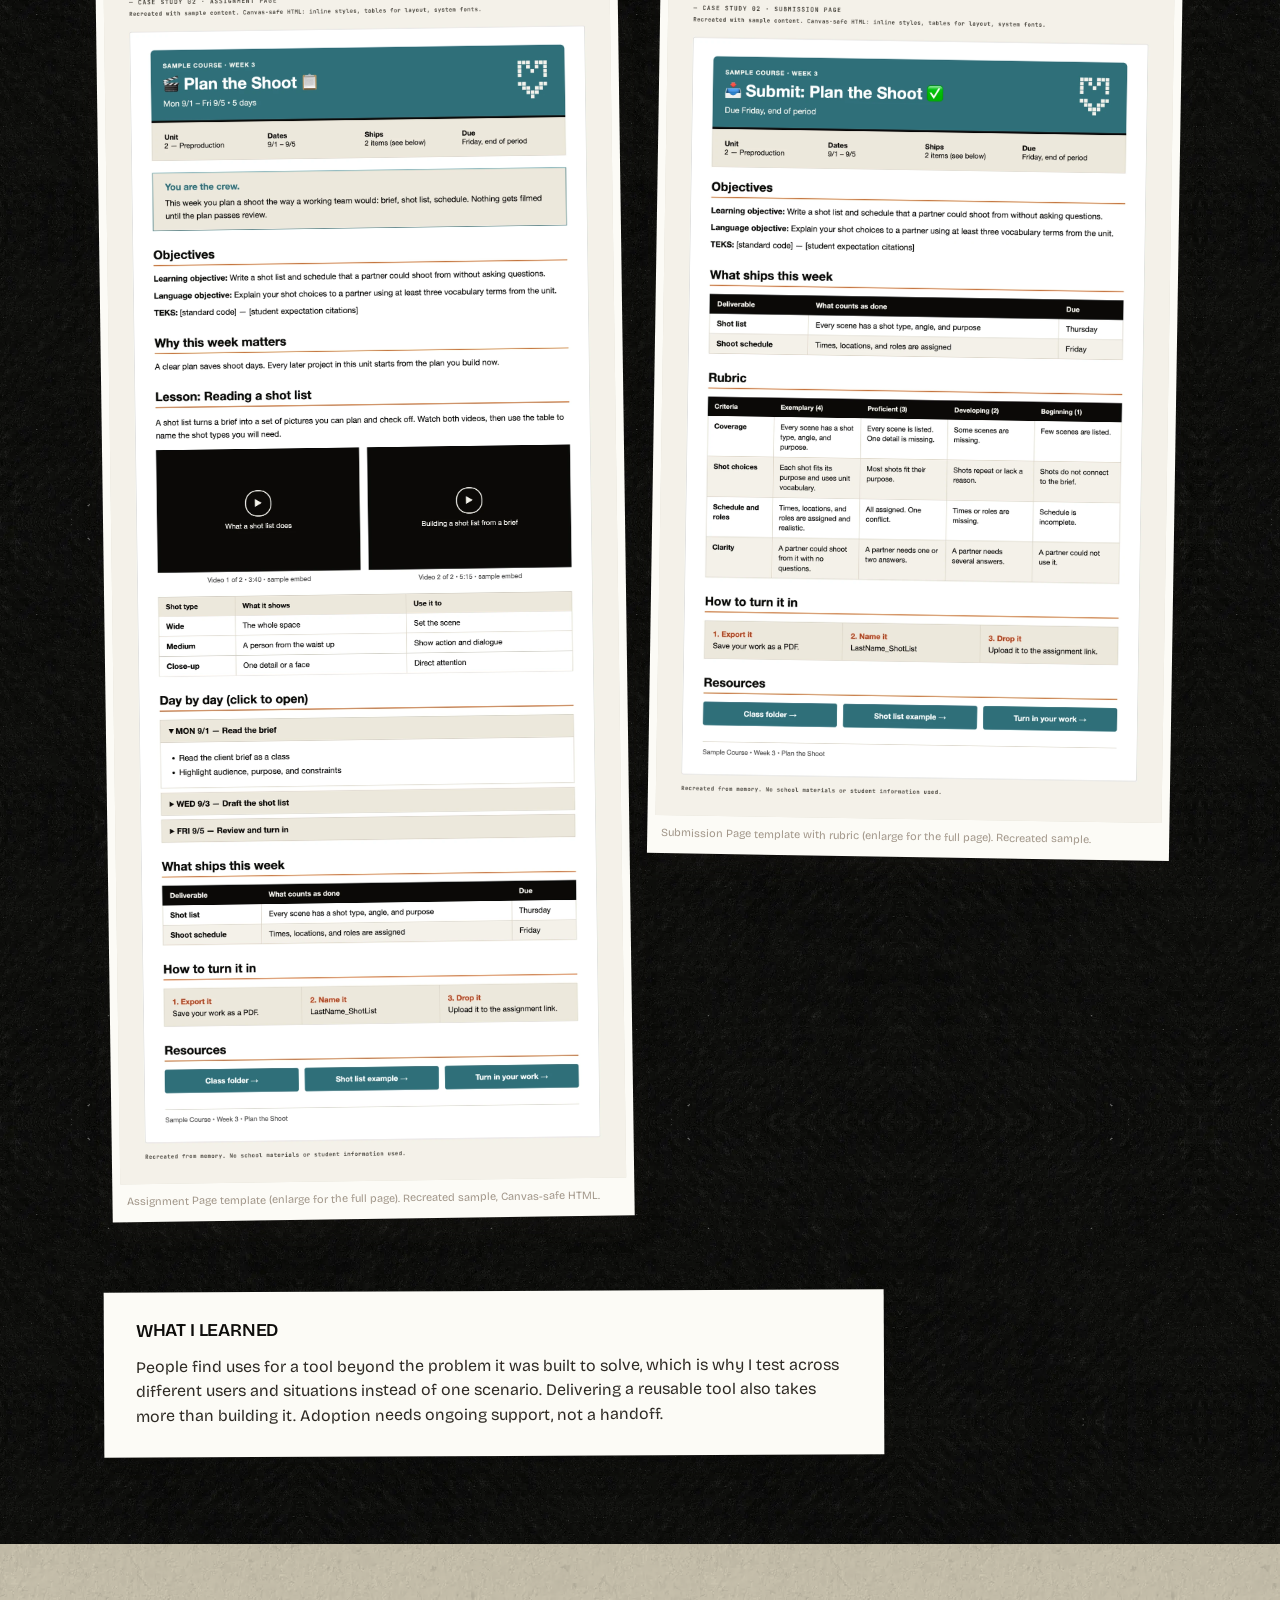
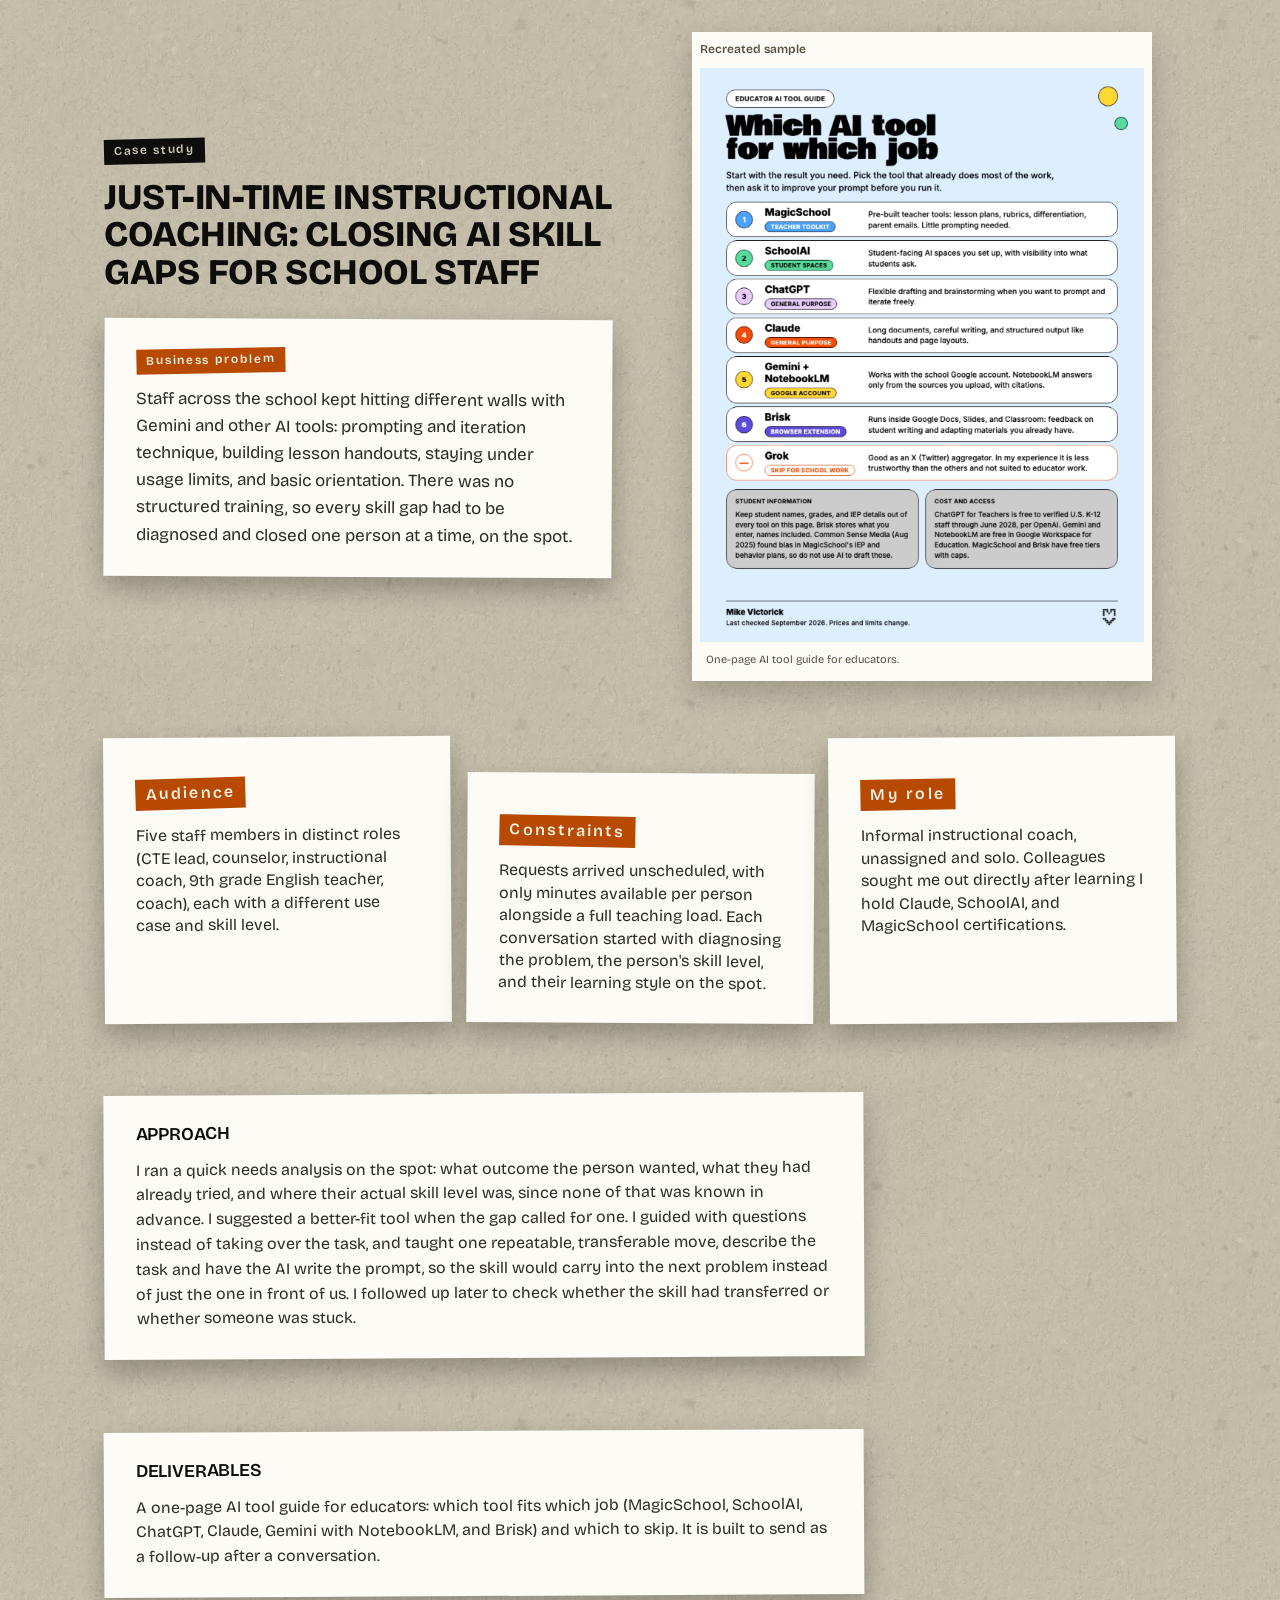
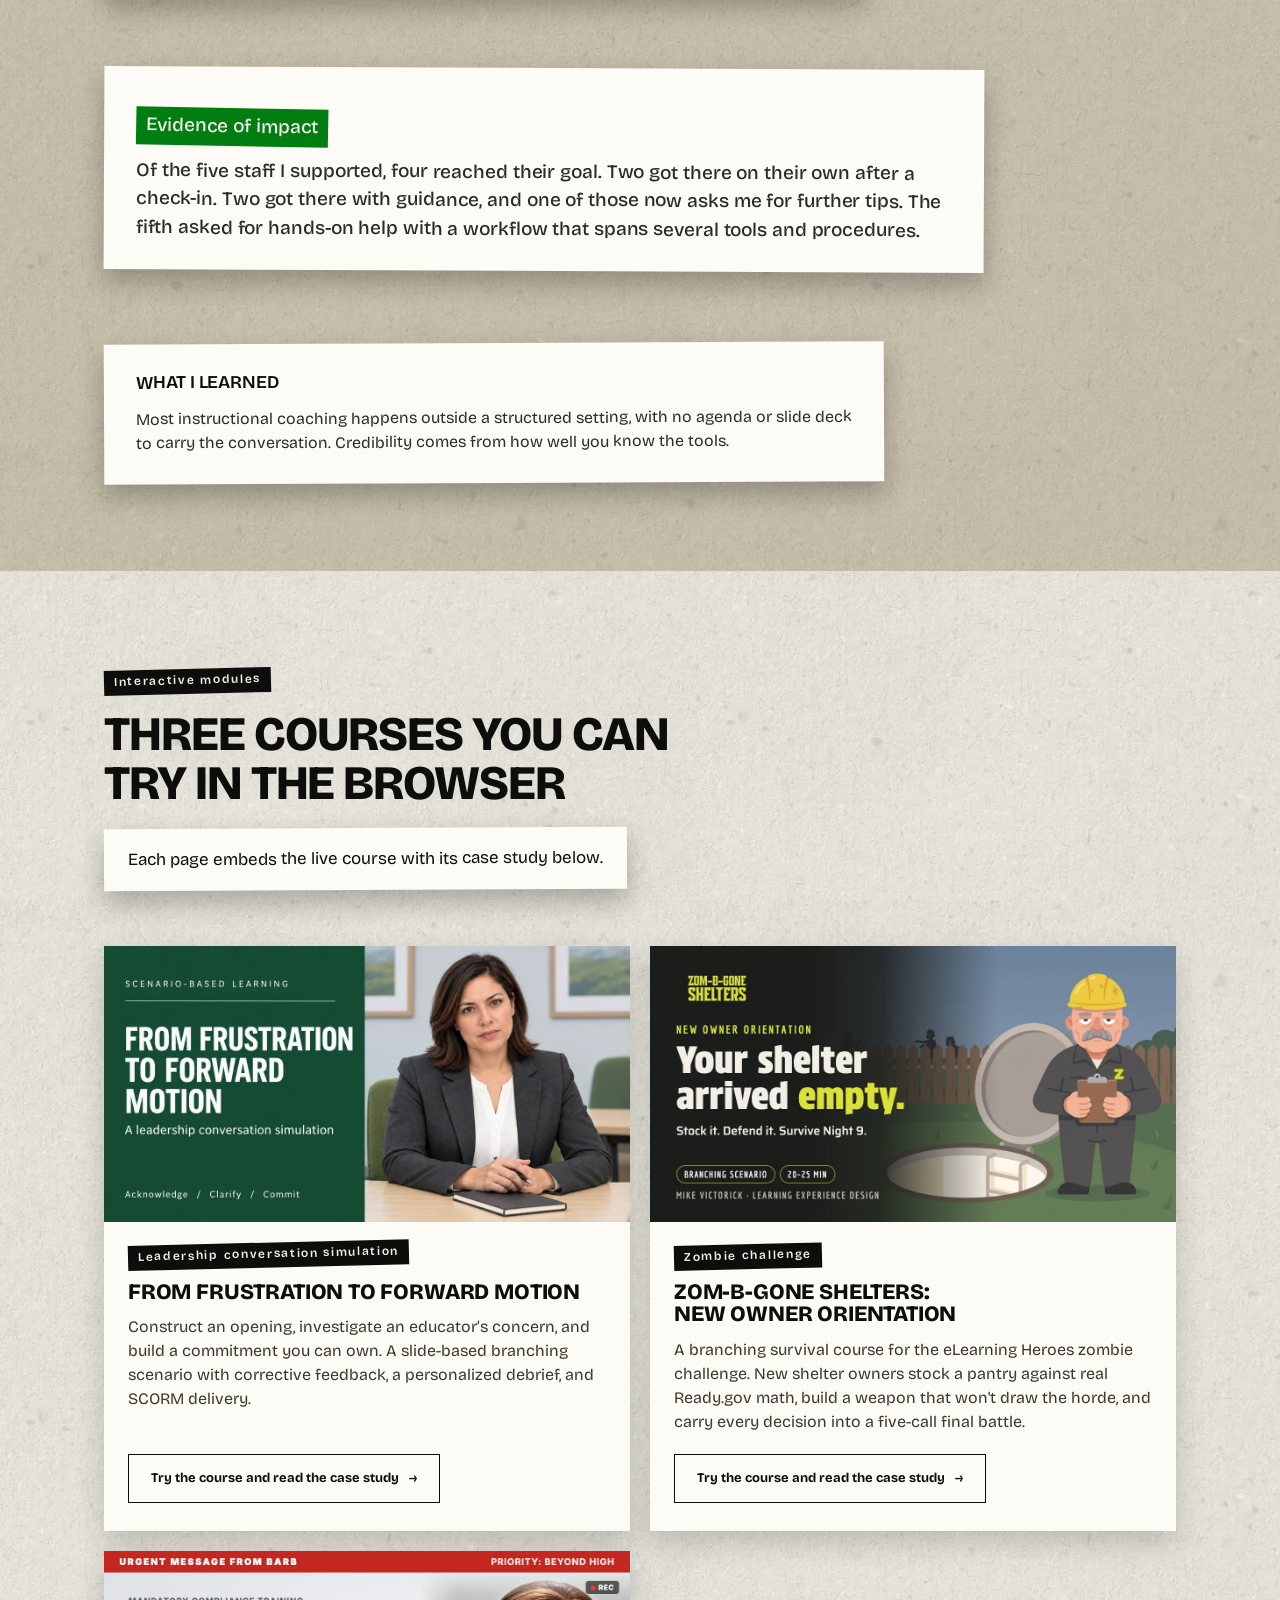
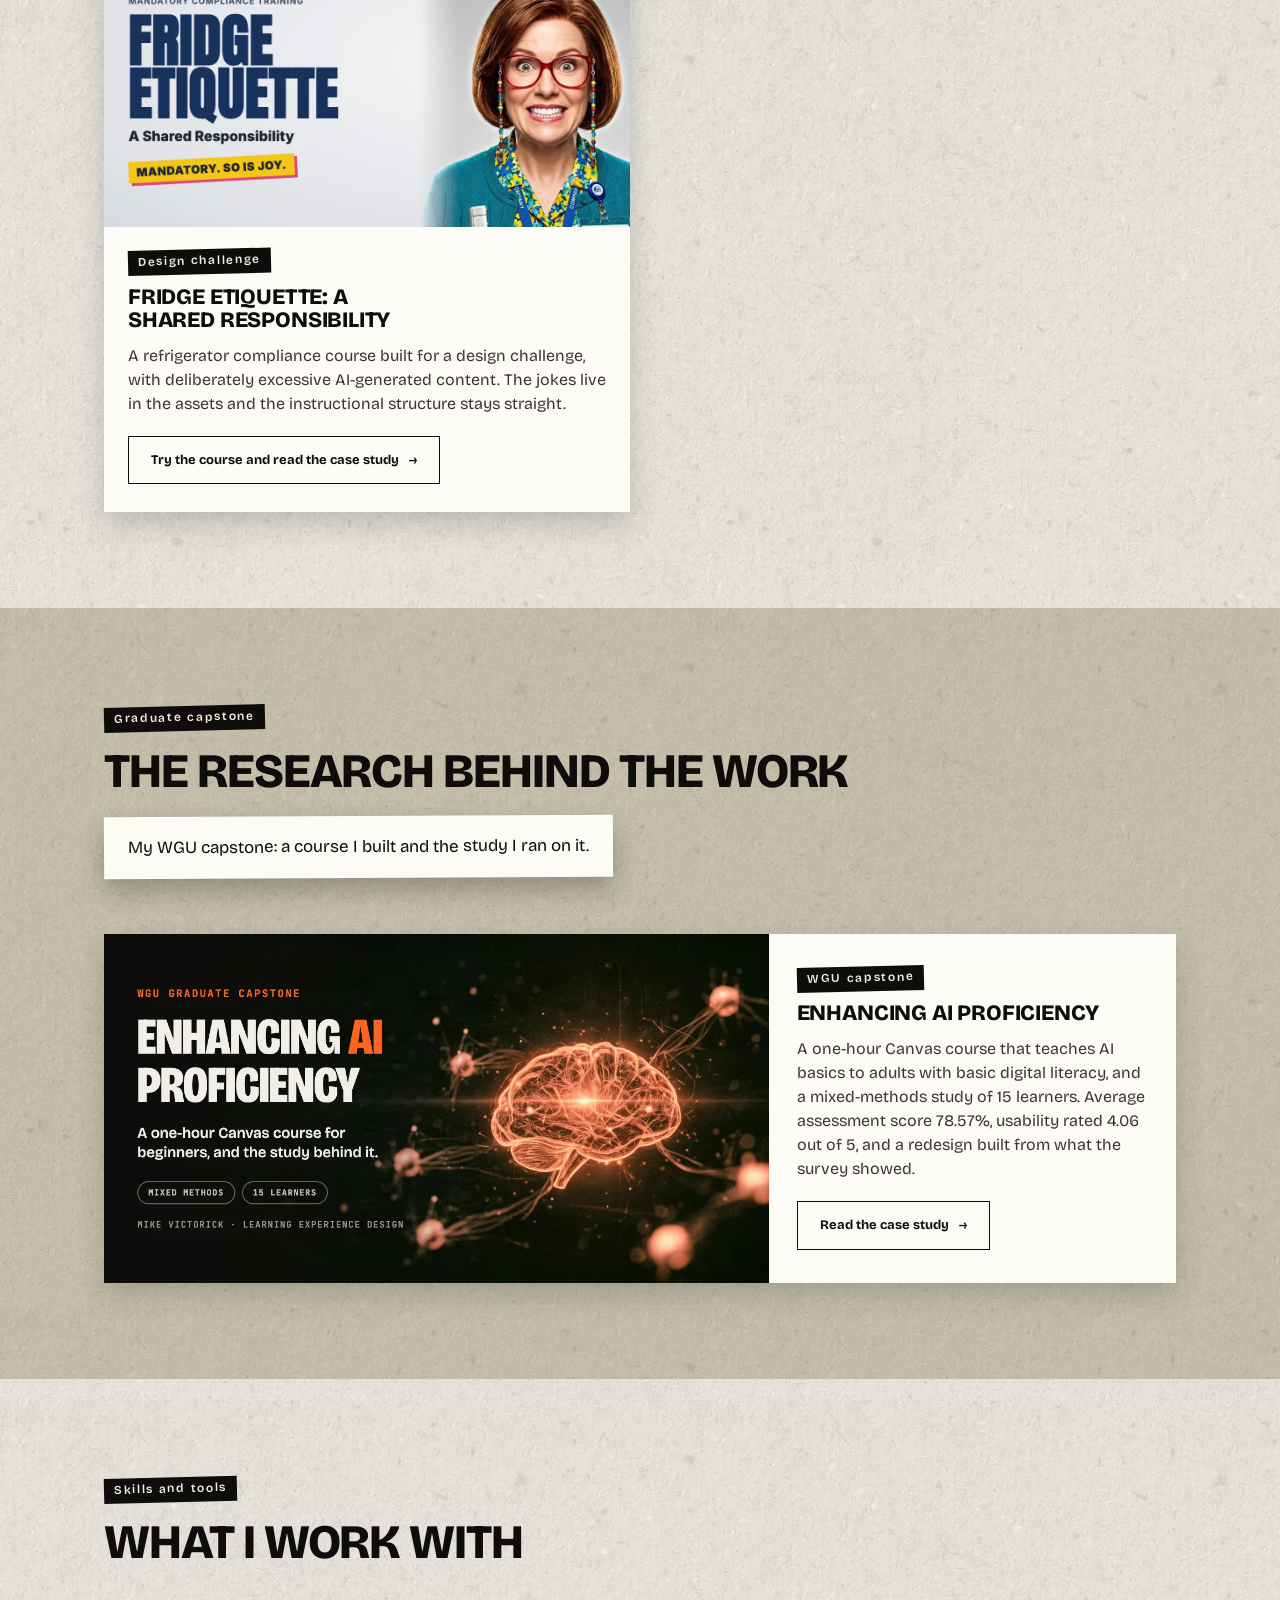
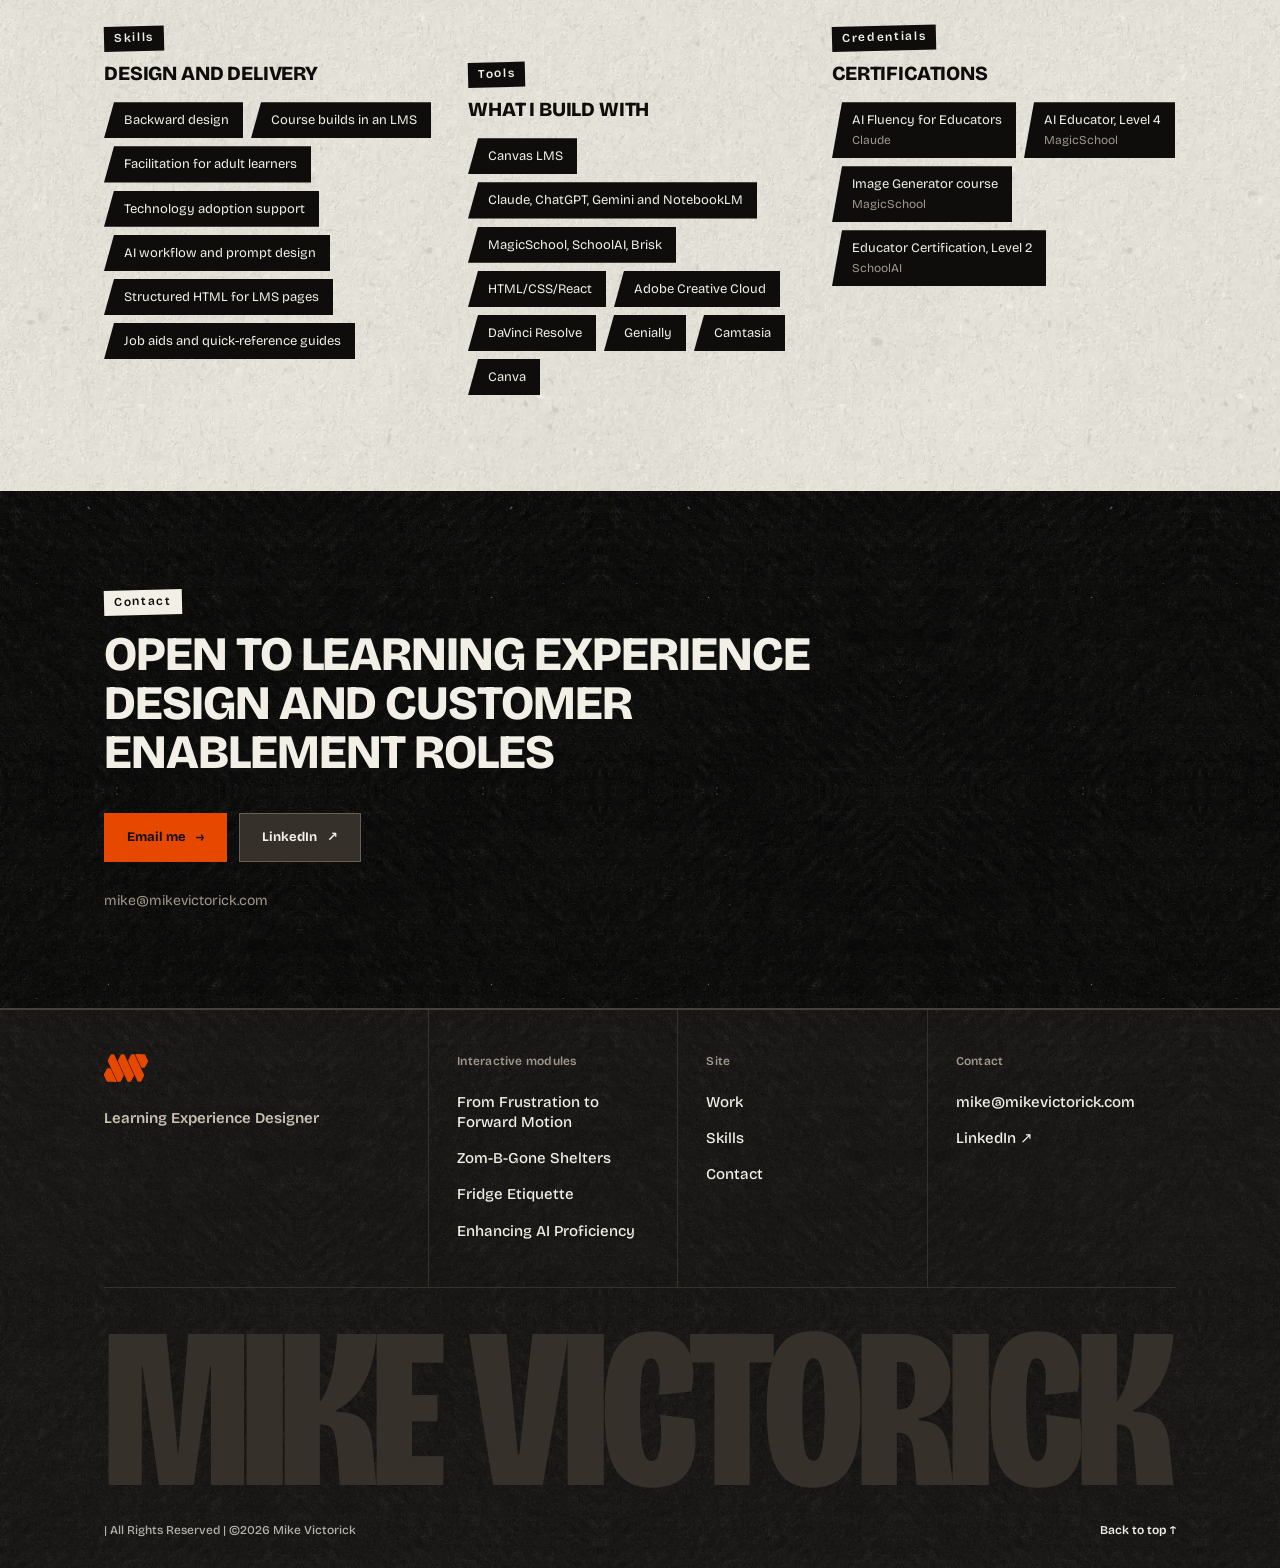
==== commit 1a4d8a45: "Footer on every page, bottom module nav, floating top nav, tile spacing, mobile fixes New footer on " ====
--- a/index.html
+++ b/index.html
@@ -348,7 +348,7 @@
 footer::before { display: none; }
 
 @media (min-width: 901px) {
-  .fact:nth-child(2), .cols > div:nth-child(2), .mods:not(.single) > :nth-child(2) { margin-top: 36px; }
+  .fact:nth-child(2), .cols > div:nth-child(2) { margin-top: 36px; }
 }
 /* brand 2026-10-07b: alternating grounds, textured ink, solid buttons */
 :root { --bg-band: #D0C9B4; --grain-paper: url(textures/scans/grain-57.webp); --grain-ink: url(textures/scans/grain-72.webp); }
@@ -439,8 +439,9 @@
   .lb-body { max-height: calc(100vh - 170px); }
 }
 @media (max-width: 900px) {
-  .cs-nav, .cs-nav.is-stuck { flex-wrap: nowrap; overflow-x: auto; padding: 4px 4px 12px; margin-bottom: 40px; scrollbar-width: none; }
-  .cs-nav a { flex: none; white-space: nowrap; }
+  .cs-nav, .cs-nav.is-stuck { flex-wrap: nowrap; overflow-x: auto; padding: 10px 36px 16px 6px; margin-bottom: 40px; scrollbar-width: none; scroll-snap-type: x proximity; -webkit-mask-image: linear-gradient(to right, #000 calc(100% - 32px), transparent); mask-image: linear-gradient(to right, #000 calc(100% - 32px), transparent); }
+  .cs-nav::-webkit-scrollbar { display: none; }
+  .cs-nav a { flex: none; white-space: nowrap; scroll-snap-align: start; scroll-margin-left: 6px; }
 }
 @media (max-width: 900px) {
   #work #modules { padding: 64px 0; }
@@ -448,6 +449,54 @@
   #work + #skills { padding-top: 64px; }
 }
 @media (prefers-reduced-motion: reduce) { html { scroll-behavior: auto; } .zoom .hint, .btn, .tile, .lb-btn, .btn.primary::after { transition: none; } }
+
+
+
+
+/* footer 2026-10-09: shared on every page. Cells + hairlines from basement.studio, 2px rule from henry.codes, oversized name from egstad.com. Flare only on hover. */
+footer.foot { position: relative; isolation: isolate; padding: 0; background: #0E0D0B; color: #F2EFE6; border: 0; border-top: 2px solid #484139; font-family: "Bricolage Grotesque", Arial, sans-serif; overflow: hidden; }
+footer.foot .foot-in { max-width: 1120px; margin: 0 auto; padding: 0 24px; display: block; }
+footer.foot .foot-top { display: grid; grid-template-columns: 1.3fr repeat(3, 1fr); }
+footer.foot .foot-top > * { padding: 44px 28px 40px; border-left: 1px solid #35302A; }
+footer.foot .foot-top > :first-child { border-left: 0; padding-left: 0; }
+footer.foot .foot-home { display: inline-block; line-height: 0; }
+footer.foot .foot-mark { display: block; color: #E64800; flex: none; }
+footer.foot .foot-role { margin: 18px 0 0; max-width: 24ch; font-size: 15px; font-weight: 600; line-height: 1.4; letter-spacing: 0; color: #C9C1B2; }
+footer.foot .foot-h { margin: 0 0 16px; font-size: 12px; font-weight: 600; line-height: 1.3; letter-spacing: .02em; color: #A2978A; }
+footer.foot .foot-links { list-style: none; margin: 0; padding: 0; display: grid; gap: 4px; }
+footer.foot .foot-links a { display: inline-block; padding: 6px 0; font-size: 15px; font-weight: 500; line-height: 1.35; color: #F2EFE6; text-decoration: none; }
+footer.foot .foot-links a:hover, footer.foot .foot-base a:hover { color: #E64800; }
+footer.foot a:focus-visible { outline: 3px solid #E64800; outline-offset: 4px; }
+footer.foot .foot-name { margin: 0; padding: 30px 0 0; border-top: 1px solid #35302A; font-weight: 800; text-transform: uppercase; font-size: min(229px, calc((100vw - 48px) / 4.67)); max-width: none; line-height: .8; letter-spacing: -.03em; font-variation-settings: "opsz" 96, "wdth" 75; color: #35302A; white-space: nowrap; user-select: none; }
+footer.foot .foot-base { display: flex; justify-content: space-between; align-items: center; gap: 16px; flex-wrap: wrap; padding: 20px 0 28px; }
+footer.foot .foot-base p { margin: 0; max-width: none; font-size: 12px; font-weight: 500; line-height: 1.6; letter-spacing: 0; color: rgba(242, 239, 230, .72); }
+footer.foot .foot-base a { font-size: 12px; font-weight: 600; color: #F2EFE6; text-decoration: none; }
+@media (max-width: 900px) {
+  footer.foot .foot-top { grid-template-columns: repeat(3, 1fr); }
+  footer.foot .foot-top > :first-child { grid-column: 1 / -1; padding: 36px 0 28px; }
+  footer.foot .foot-top > :nth-child(2) { border-left: 0; padding-left: 0; }
+}
+@media (max-width: 640px) {
+  footer.foot .foot-top { grid-template-columns: 1fr; }
+  footer.foot .foot-top > * { padding: 28px 0; border-left: 0; border-top: 1px solid #35302A; }
+  footer.foot .foot-top > :first-child { border-top: 0; padding: 32px 0 28px; }
+}
+@media (max-width: 900px) {
+  footer.foot .foot-base a { display: inline-block; padding: 12px 0; margin-block: -12px; }
+}
+
+/* floating nav 2026-10-09: the ink bar is inset from the edges and sits over the page */
+html { scroll-padding-top: 96px; }
+header.nav { position: sticky; top: 12px; margin: 12px 0 0; background: transparent; background-image: none; border: 0; box-shadow: none; pointer-events: none; isolation: auto; }
+header.nav::before { display: none; }
+header.nav .wrap { position: relative; isolation: isolate; pointer-events: auto; width: calc(100% - 24px); background: #0E0D0B; border: 1px solid #35302A; box-shadow: 0 16px 32px -14px rgba(14, 13, 11, .65); }
+header.nav .wrap::before { content: ""; position: absolute; inset: 0; z-index: -1; pointer-events: none; background: url(textures/scans/grain-72-lift.webp) 0 0 / 600px; opacity: .1; }
+header.nav.nav--hidden { transform: translateY(calc(-100% - 24px)); }
+.cs-nav { top: 92px; }
+html.nav-away .cs-nav { top: 8px; }
+@media (max-width: 900px) {
+  header.nav .brand, .page-head .back { display: inline-flex; align-items: center; padding-block: 12px; margin-block: -12px; }
+}
 </style>
 </head>
 <body>
@@ -697,7 +746,7 @@
       </div>
       <div class="mods">
         <article class="tile mod">
-          <a class="mod-thumb" href="modules/forward-motion/" tabindex="-1" aria-hidden="true"><img src="images/forward-motion-cover.webp" width="1672" height="941" loading="lazy" decoding="async" alt="From Frustration to Forward Motion course cover showing a fictional educator in a professional meeting."></a>
+          <a class="mod-thumb" href="modules/forward-motion/" tabindex="-1" aria-hidden="true"><img src="images/forward-motion-cover.webp" width="1200" height="630" loading="lazy" decoding="async" alt="From Frustration to Forward Motion course cover showing a fictional educator in a professional meeting."></a>
           <div class="mod-body"><p class="eyebrow">Leadership conversation simulation</p><h3><a href="modules/forward-motion/">From Frustration to Forward Motion</a></h3><p class="desc">Construct an opening, investigate an educator’s concern, and build a commitment you can own. A slide-based branching scenario with corrective feedback, a personalized debrief, and SCORM delivery.</p><a class="btn" href="modules/forward-motion/">Try the course and read the case study <span class="arrow" aria-hidden="true">→</span></a></div>
         </article>
 
@@ -806,10 +855,11 @@
 
 </main>
 
-<footer>
-  <div class="wrap">
-    <div class="footer-brand">
-      <svg role="img" aria-label="Mike Victorick mark" width="36" height="23" viewBox="0 0 1043.61 660.06" fill="currentColor">
+<footer class="foot site-foot">
+  <div class="foot-in">
+    <div class="foot-top">
+      <div class="foot-id">
+        <a class="foot-home" href="#top" aria-label="Mike Victorick, home"><svg class="foot-mark" role="img" aria-label="Mike Victorick mark" width="44" height="28" viewBox="0 0 1043.61 660.06" fill="currentColor">
         <g>
           <path d="M244.09,16.39c-5.09-10.08-11.55-12.8-25.1-14.35-7.46-.34-15.04-.57-22.7-.72-32.43.86-41.74,11.49-56.79,44.18-9.89,20.14-19.71,40.92-29.32,61.12-6.77,14.98-15.94,31.39-19.82,44.81-1.73,5.93-1.86,12.32.15,17.63,36.49,81.19,182.01,388.28,222.29,473.92,5.09,10.08,11.55,12.8,25.1,14.35,7.46.34,15.04.57,22.7.72,32.43-.86,41.74-11.49,56.79-44.18,9.89-20.14,19.71-40.92,29.32-61.12,6.77-14.98,15.94-31.39,19.81-44.81,1.73-5.93,1.86-12.32-.15-17.63-36.49-81.19-182.01-388.28-222.29-473.92Z"/>
           <path d="M485.92,16.5c-5.09-10.08-11.55-12.8-25.1-14.35-7.46-.34-15.04-.57-22.7-.72-32.43.86-41.74,11.49-56.79,44.18-9.89,20.14-19.71,40.92-29.32,61.12-6.77,14.98-15.94,31.39-19.82,44.81-1.73,5.93-1.86,12.32.15,17.63,36.49,81.19,182.01,388.28,222.29,473.92,5.09,10.08,11.55,12.8,25.1,14.35,7.46.34,15.04.57,22.7.72,32.43-.86,41.74-11.49,56.79-44.18,9.89-20.14,19.71-40.92,29.32-61.12,6.77-14.98,15.94-31.39,19.81-44.81,1.73-5.93,1.86-12.32-.15-17.63-36.49-81.19-182.01-388.28-222.29-473.92Z"/>
@@ -817,8 +867,38 @@
           <path d="M746.92,5.55c-3.93,5.65-.1,13.78,2.44,19.83,20.44,43.59,47.21,100.56,69.59,148.05,18.06,38.34,47.02,99.91,59.88,127.21,3.32,7.18,7.01,13.87,14.31,17.64,9.53,5.12,25.17,5.91,37.16,5.94,9.33.07,18.95-.14,27.77-2.95,19.49-5.53,26.15-26.29,35.42-43.5,10.59-20.7,21.51-41.96,32.01-62.67,6.69-13.79,15.04-27.13,17.52-41.42,2.4-13.15-2.89-25.26-8.44-36.94-14.5-30.83-35.1-76.86-51.57-110.52-3.9-7.48-9.02-15.19-15.69-19.18-5.75-3.55-12.67-4.46-20.65-4.66-17.92-.34-34.98-.57-54.73-.82-32.31-.4-67.55-.8-100.54-1.2-12.96.54-37.36-3.12-44.38,5.08l-.09.11Z"/>
           <path d="M296.54,654.53c3.94-5.64.11-13.78-2.42-19.83-20.4-43.61-47.12-100.61-69.45-148.12-18.02-38.36-46.93-99.96-59.76-127.26-3.31-7.18-7-13.88-14.29-17.65-9.52-5.13-25.16-5.94-37.15-5.97-9.33-.08-18.95.12-27.78,2.92-19.5,5.52-26.17,26.26-35.46,43.46-10.61,20.69-21.54,41.94-32.07,62.64-6.7,13.79-15.07,27.12-17.55,41.4-2.42,13.14,2.87,25.27,8.4,36.95,14.47,30.84,35.03,76.89,51.47,110.57,3.89,7.48,9,15.19,15.67,19.2,5.75,3.56,12.66,4.48,20.64,4.68,17.92.36,34.98.6,54.73.87,32.31.43,67.54.86,100.54,1.29,12.96-.53,37.35,3.15,44.39-5.04l.09-.11Z"/>
         </g>
-      </svg>
+      </svg></a>
+        <p class="foot-role">Learning Experience Designer</p>
+      </div>
+      <nav aria-label="Courses">
+        <p class="foot-h">Interactive modules</p>
+        <ul class="foot-links">
+            <li><a href="modules/forward-motion/">From Frustration to Forward Motion</a></li>
+            <li><a href="zom-b-gone.html">Zom-B-Gone Shelters</a></li>
+            <li><a href="fridge-etiquette.html">Fridge Etiquette</a></li>
+            <li><a href="capstone.html">Enhancing AI Proficiency</a></li>
+        </ul>
+      </nav>
+      <nav aria-label="Site">
+        <p class="foot-h">Site</p>
+        <ul class="foot-links">
+            <li><a href="#work">Work</a></li>
+            <li><a href="#skills">Skills</a></li>
+            <li><a href="#contact">Contact</a></li>
+        </ul>
+      </nav>
+      <div>
+        <p class="foot-h">Contact</p>
+        <ul class="foot-links">
+          <li><a href="mailto:mike@mikevictorick.com">mike@mikevictorick.com</a></li>
+          <li><a href="https://www.linkedin.com/in/mikevictorick" target="_blank" rel="noopener">LinkedIn <span aria-hidden="true">↗</span></a></li>
+        </ul>
+      </div>
+    </div>
+    <p class="foot-name" aria-hidden="true">Mike Victorick</p>
+    <div class="foot-base">
       <p>| All Rights Reserved | ©2026 Mike Victorick</p>
+      <a href="#top">Back to top <span aria-hidden="true">↑</span></a>
     </div>
   </div>
 </footer>
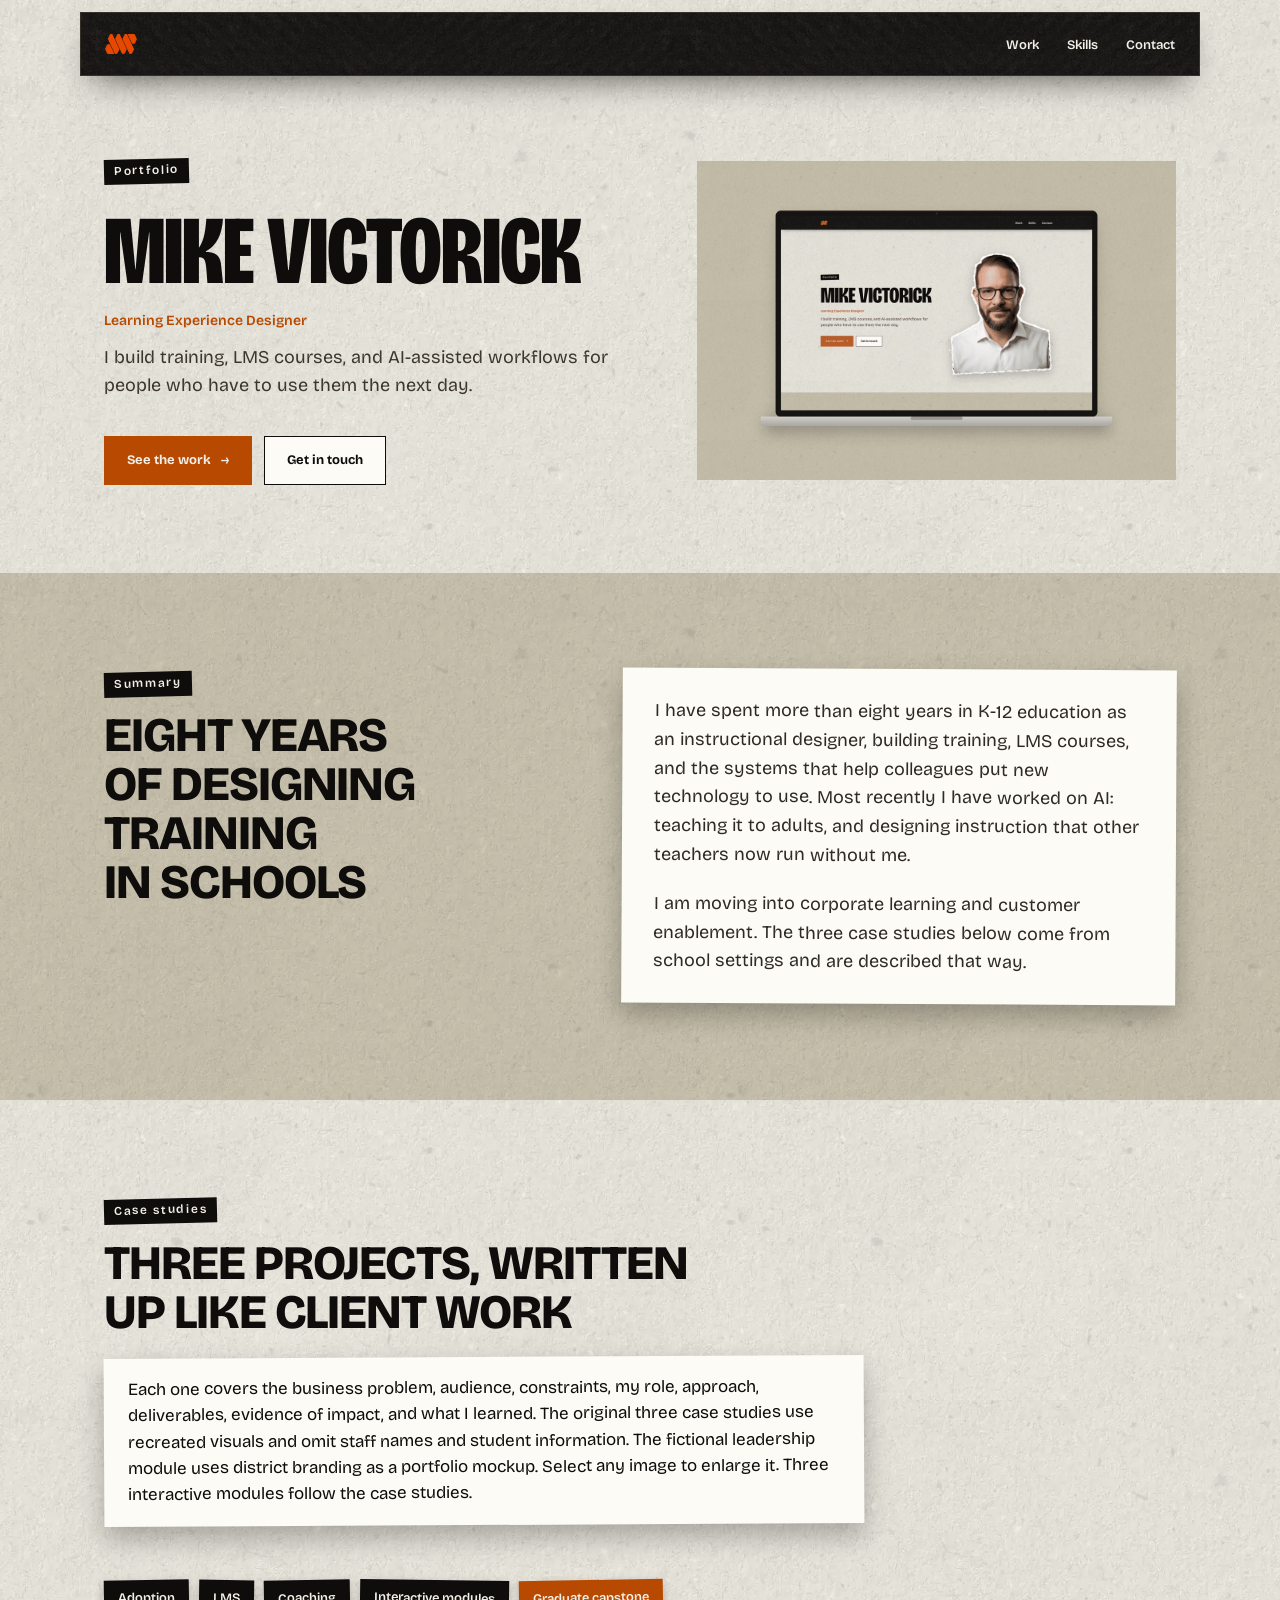
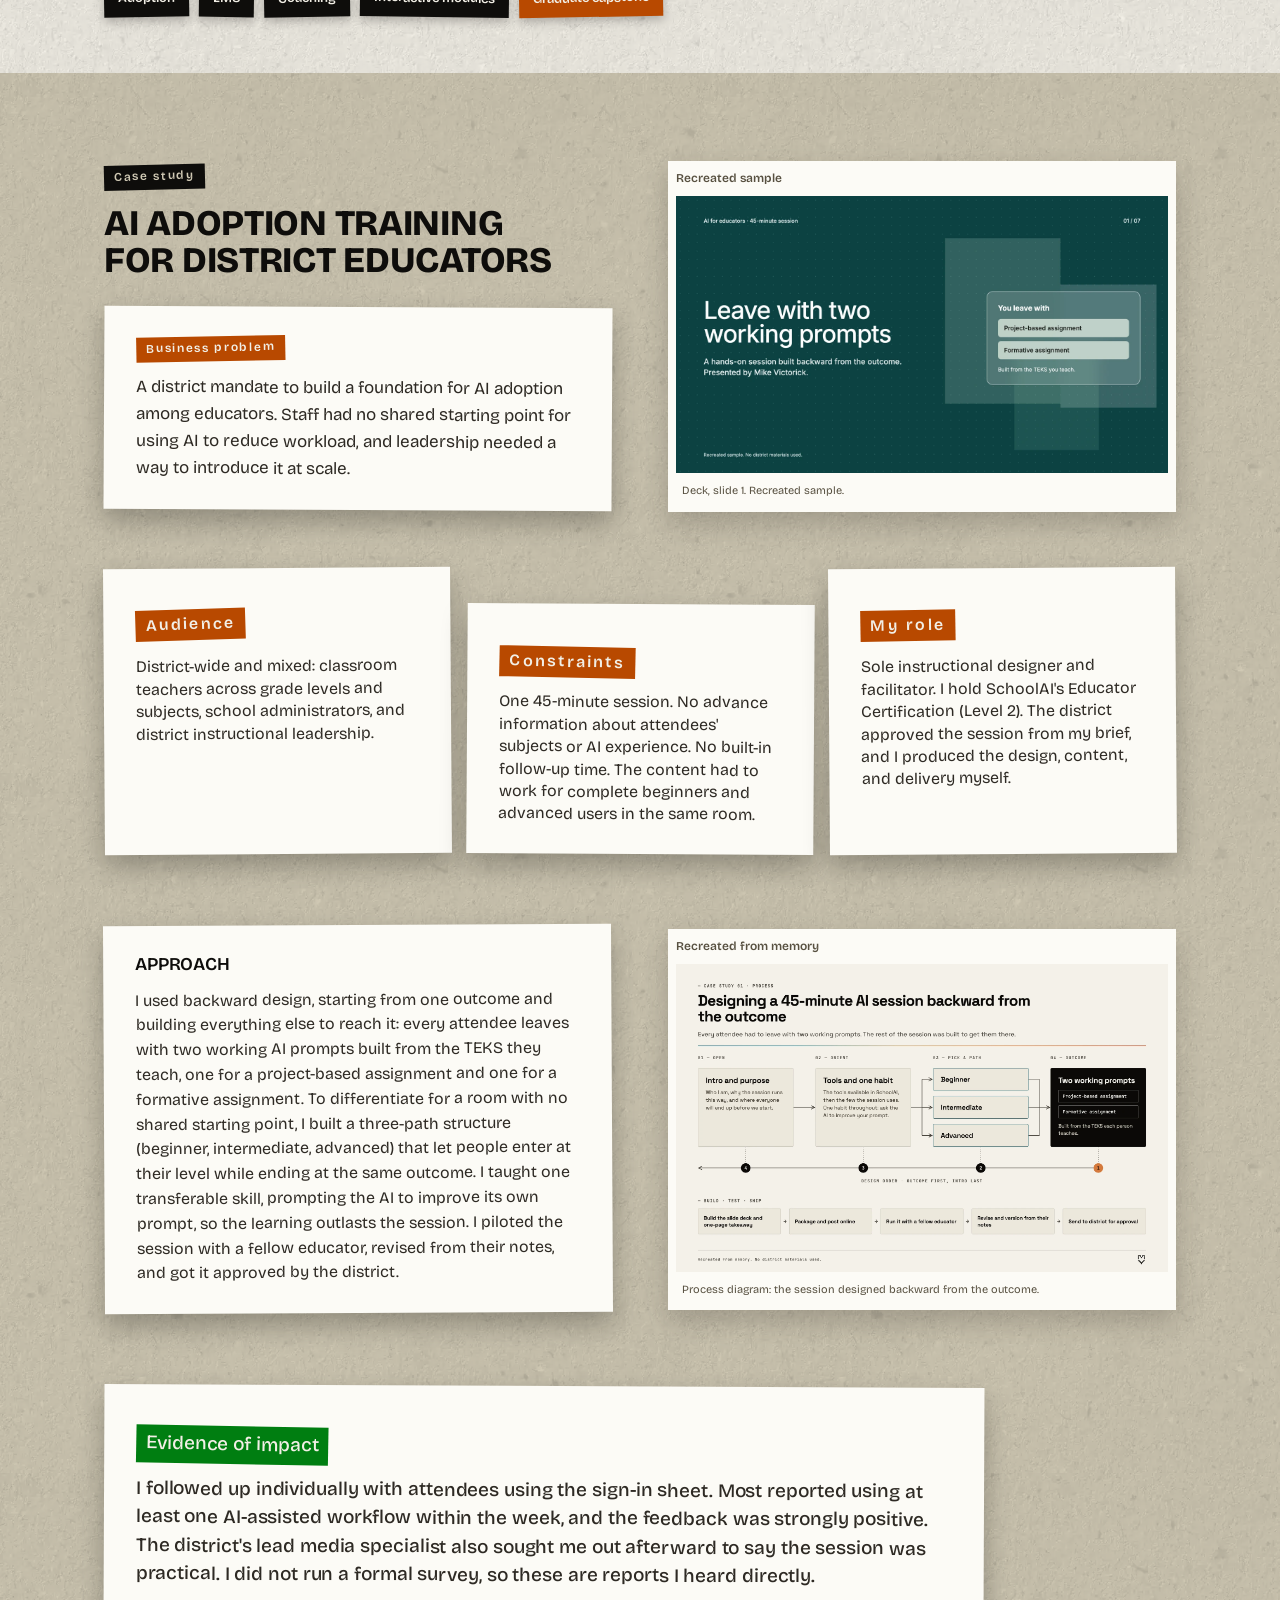
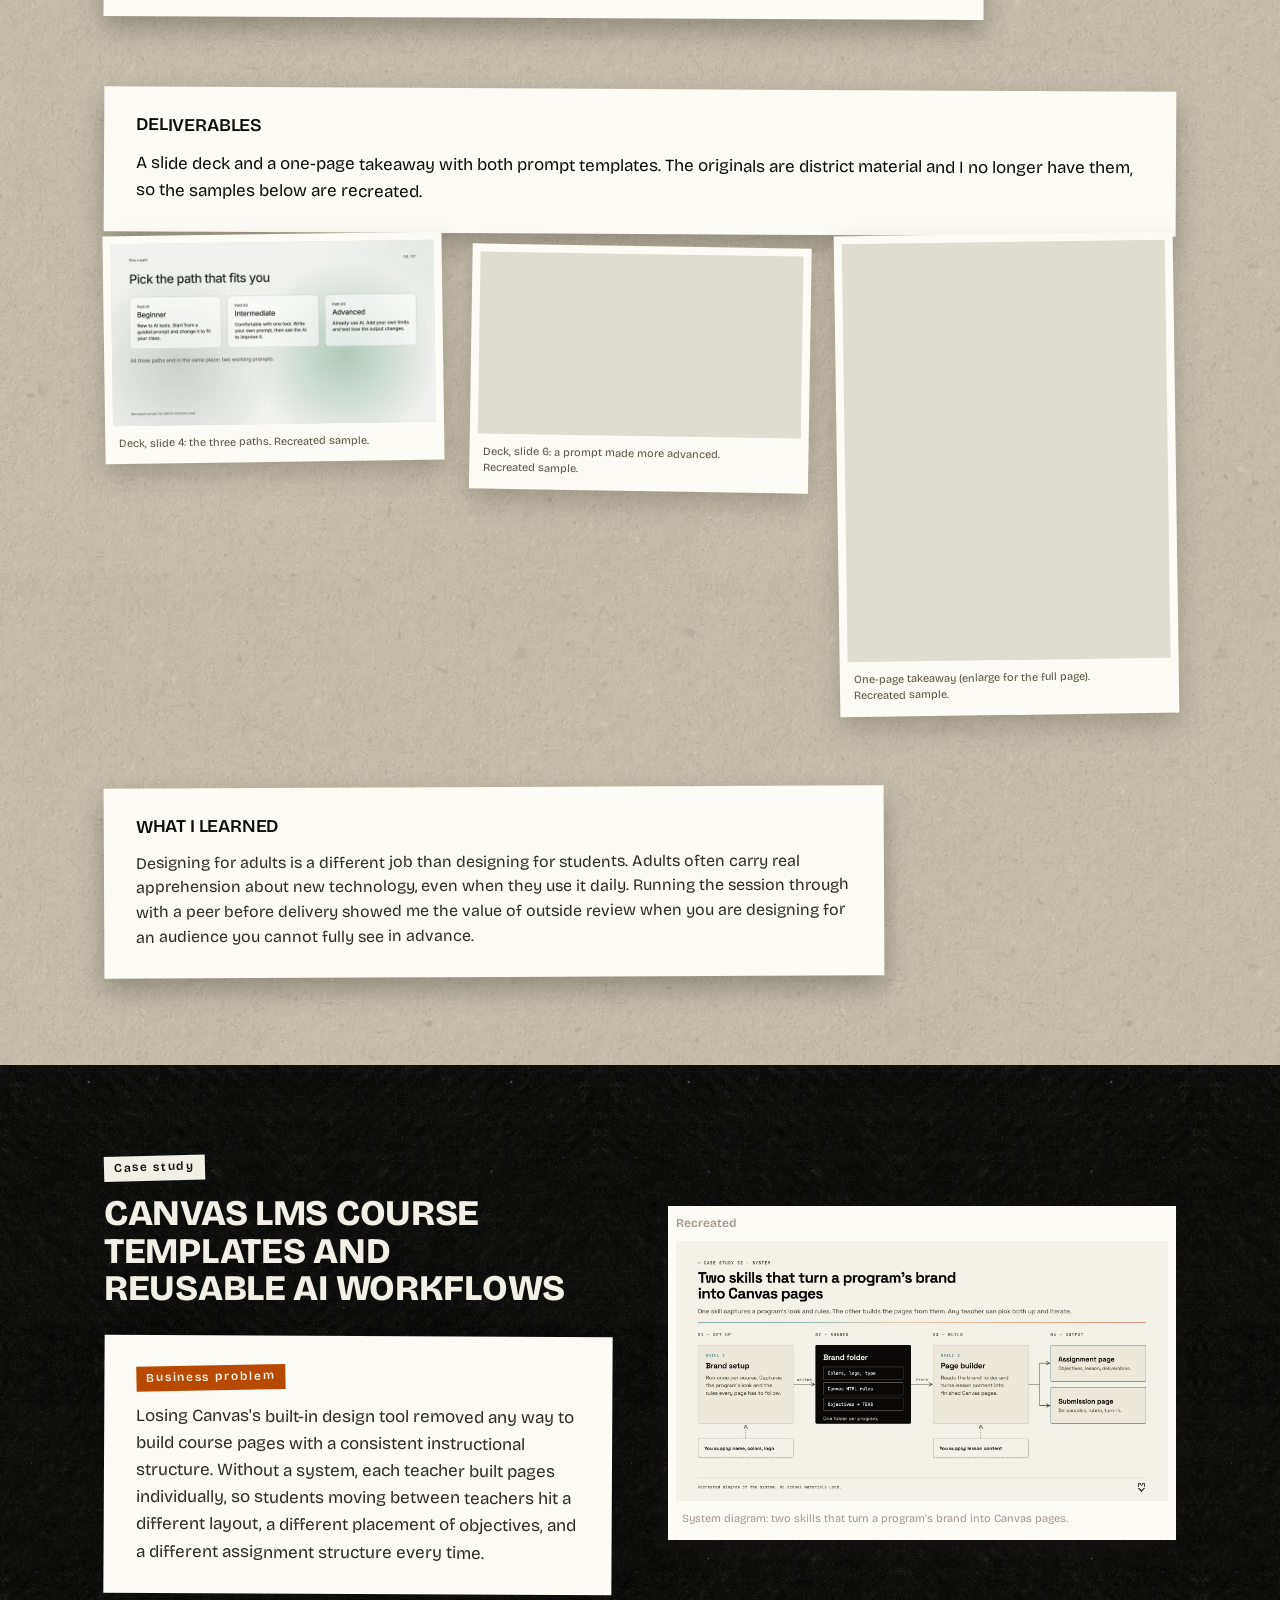
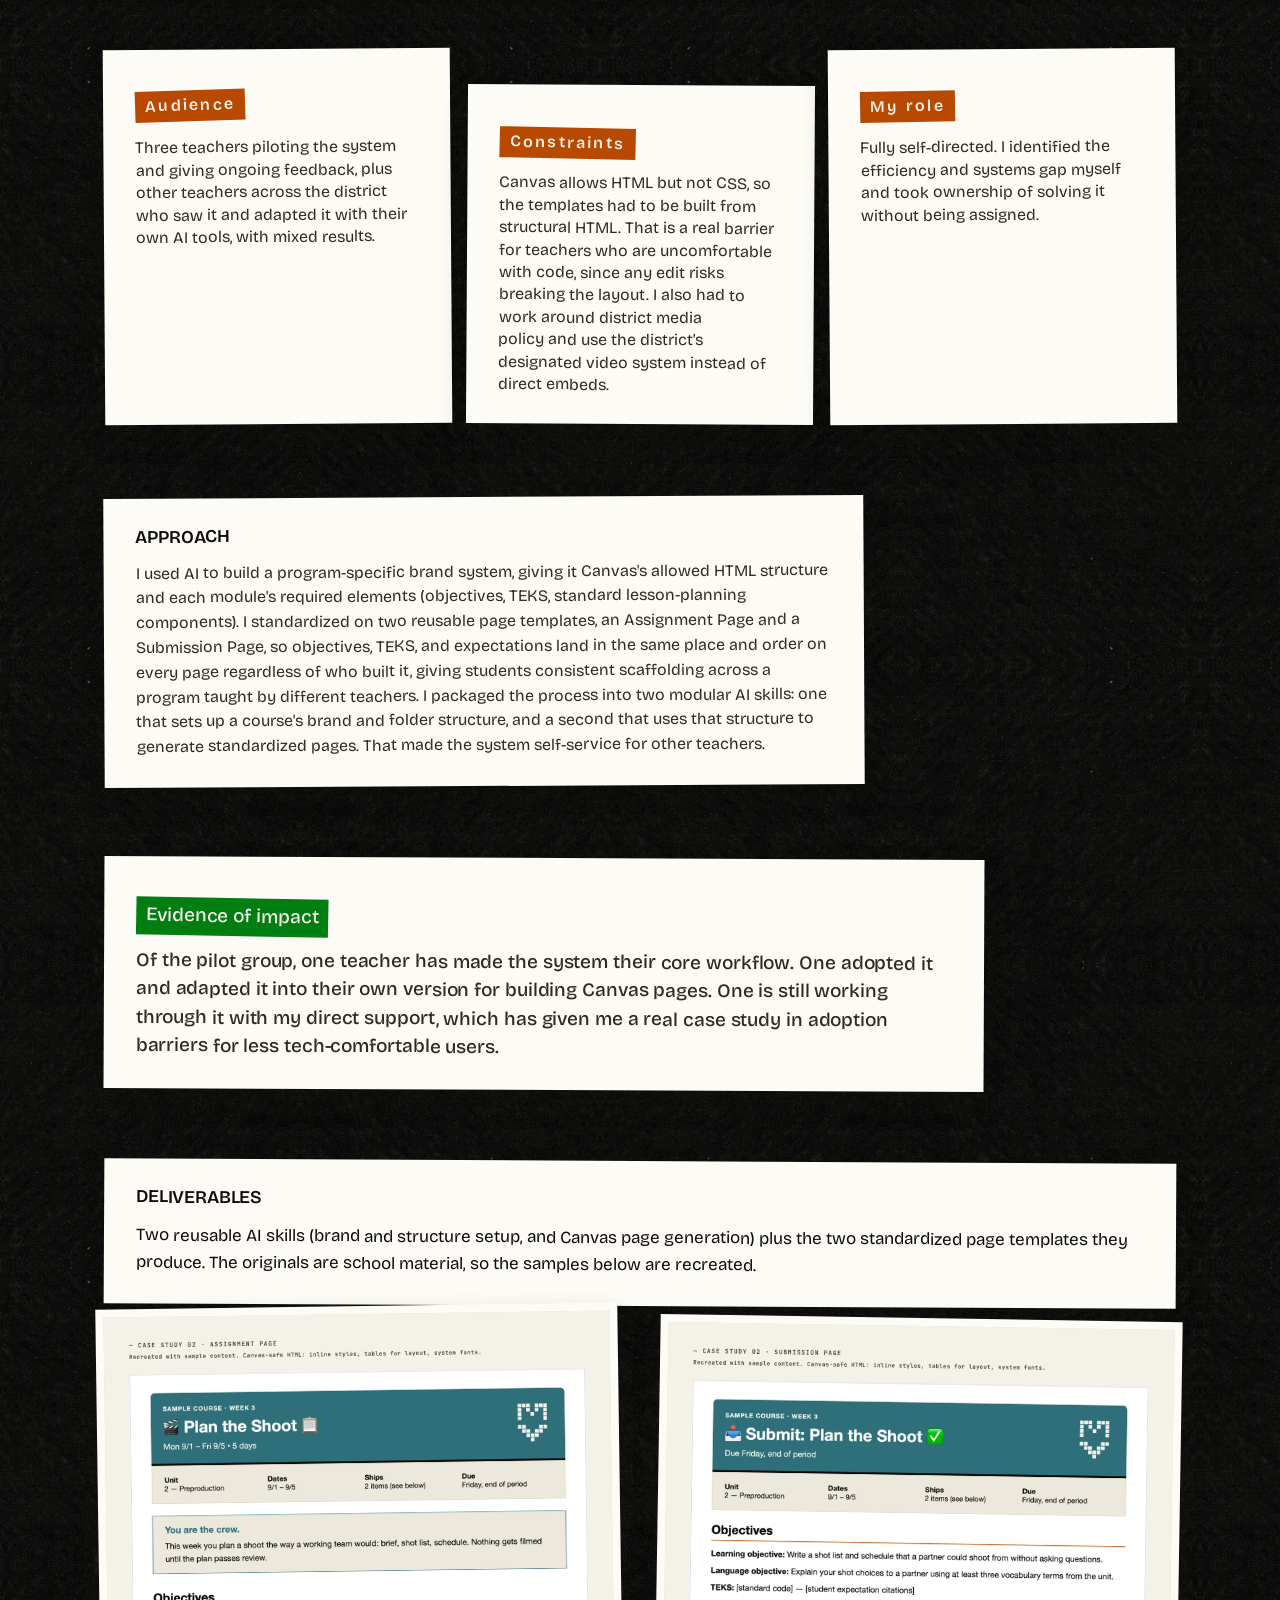
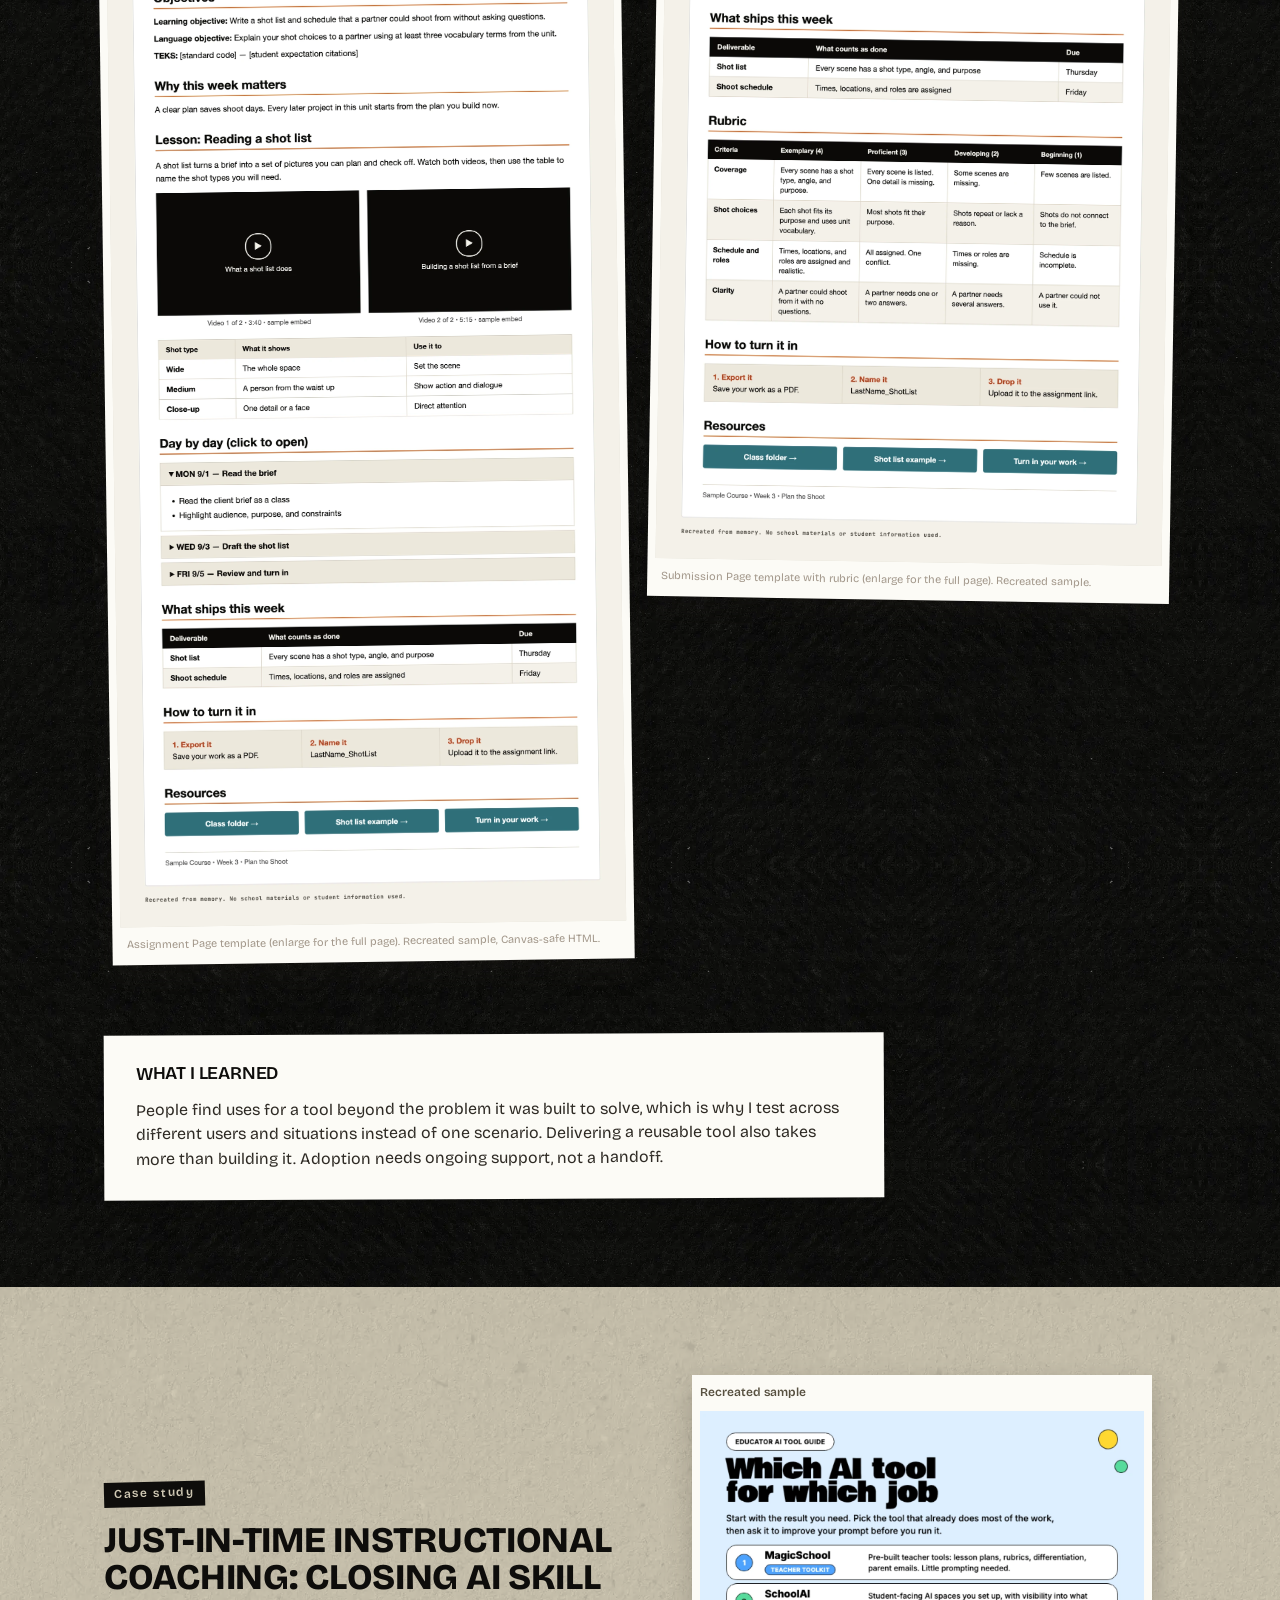
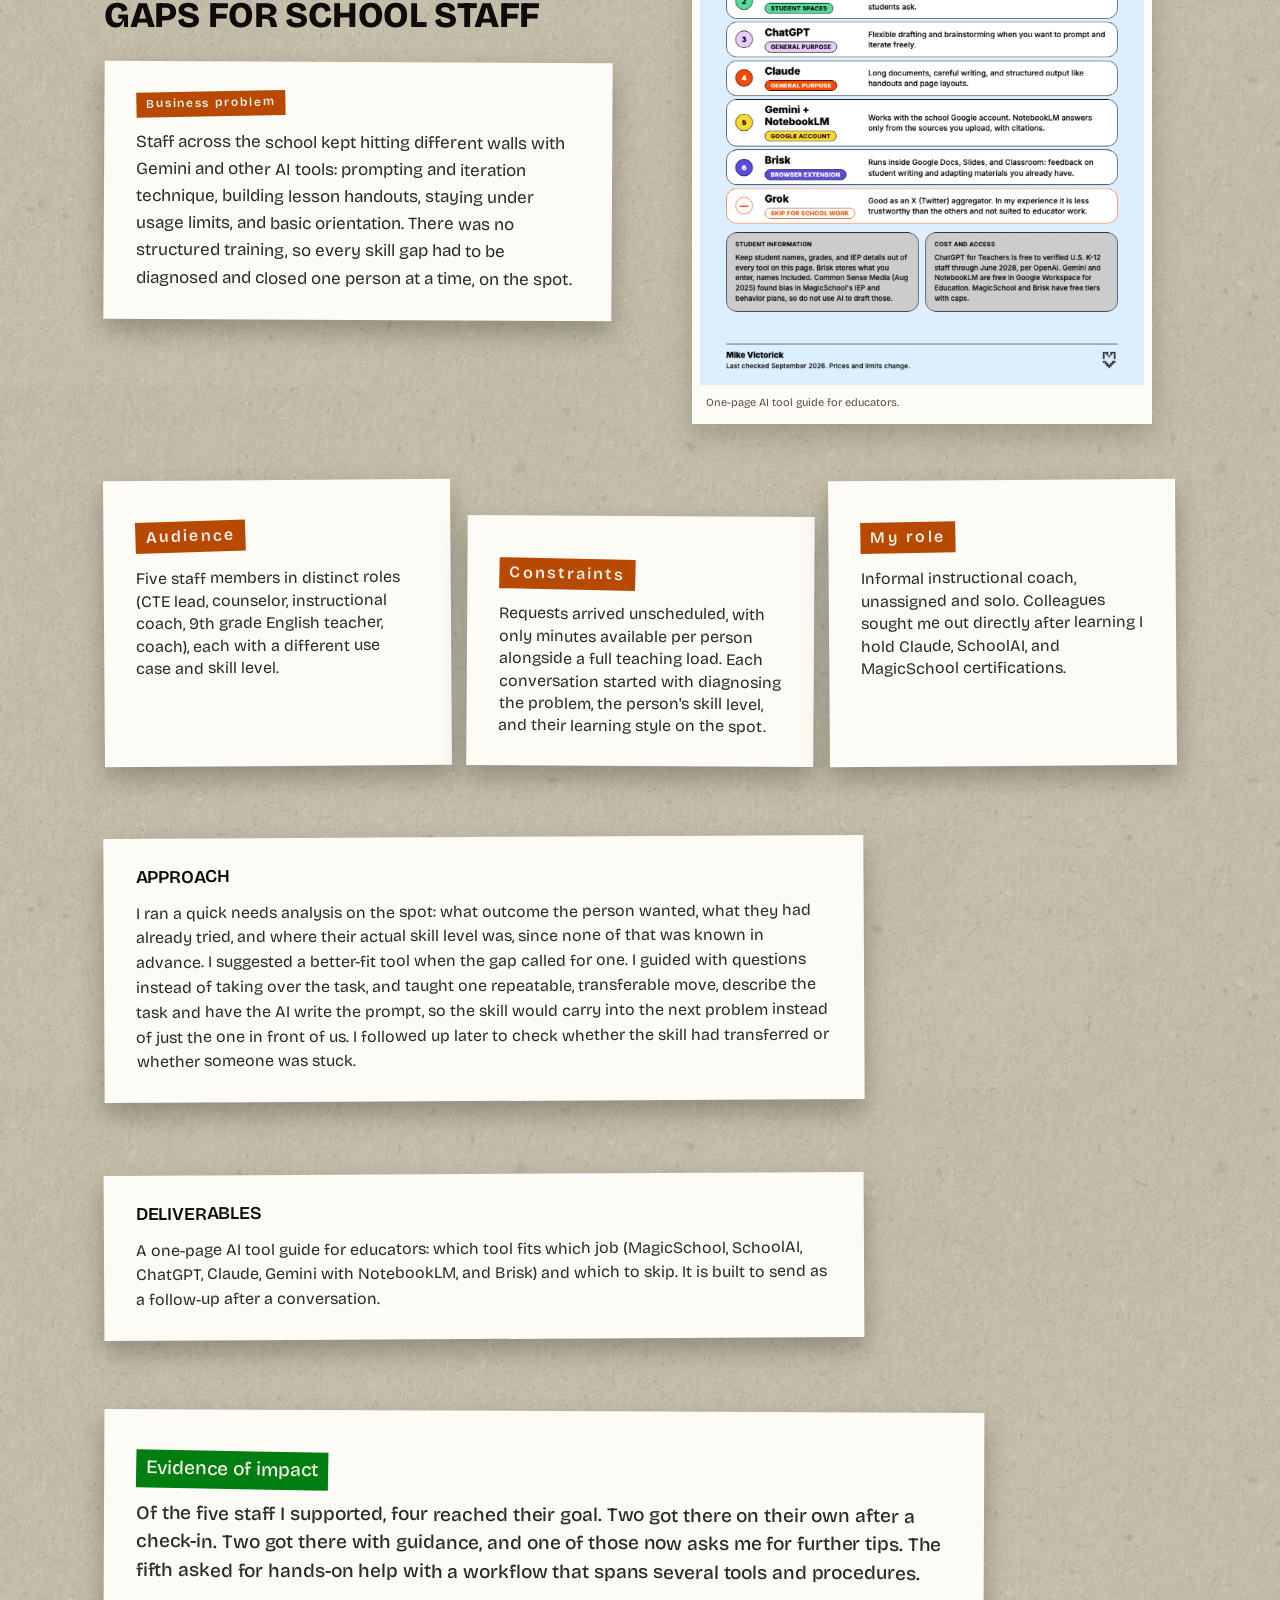
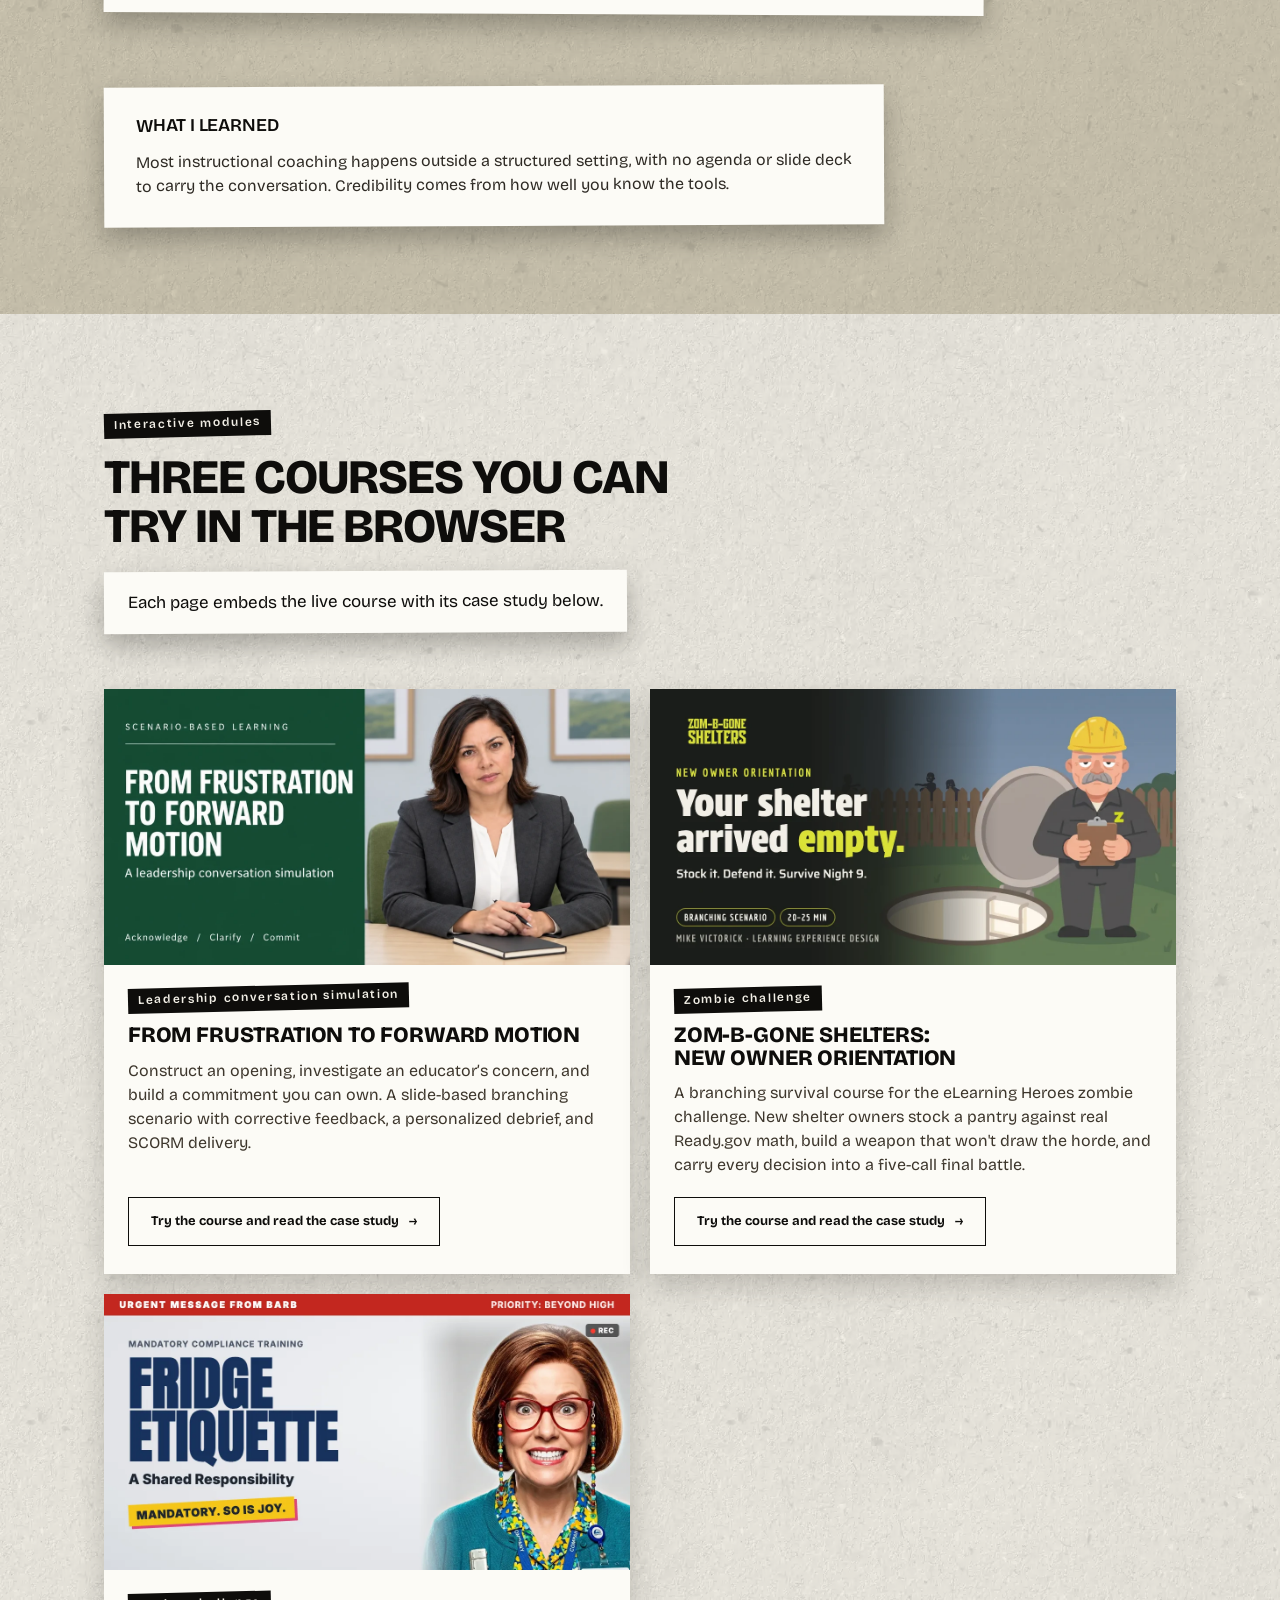
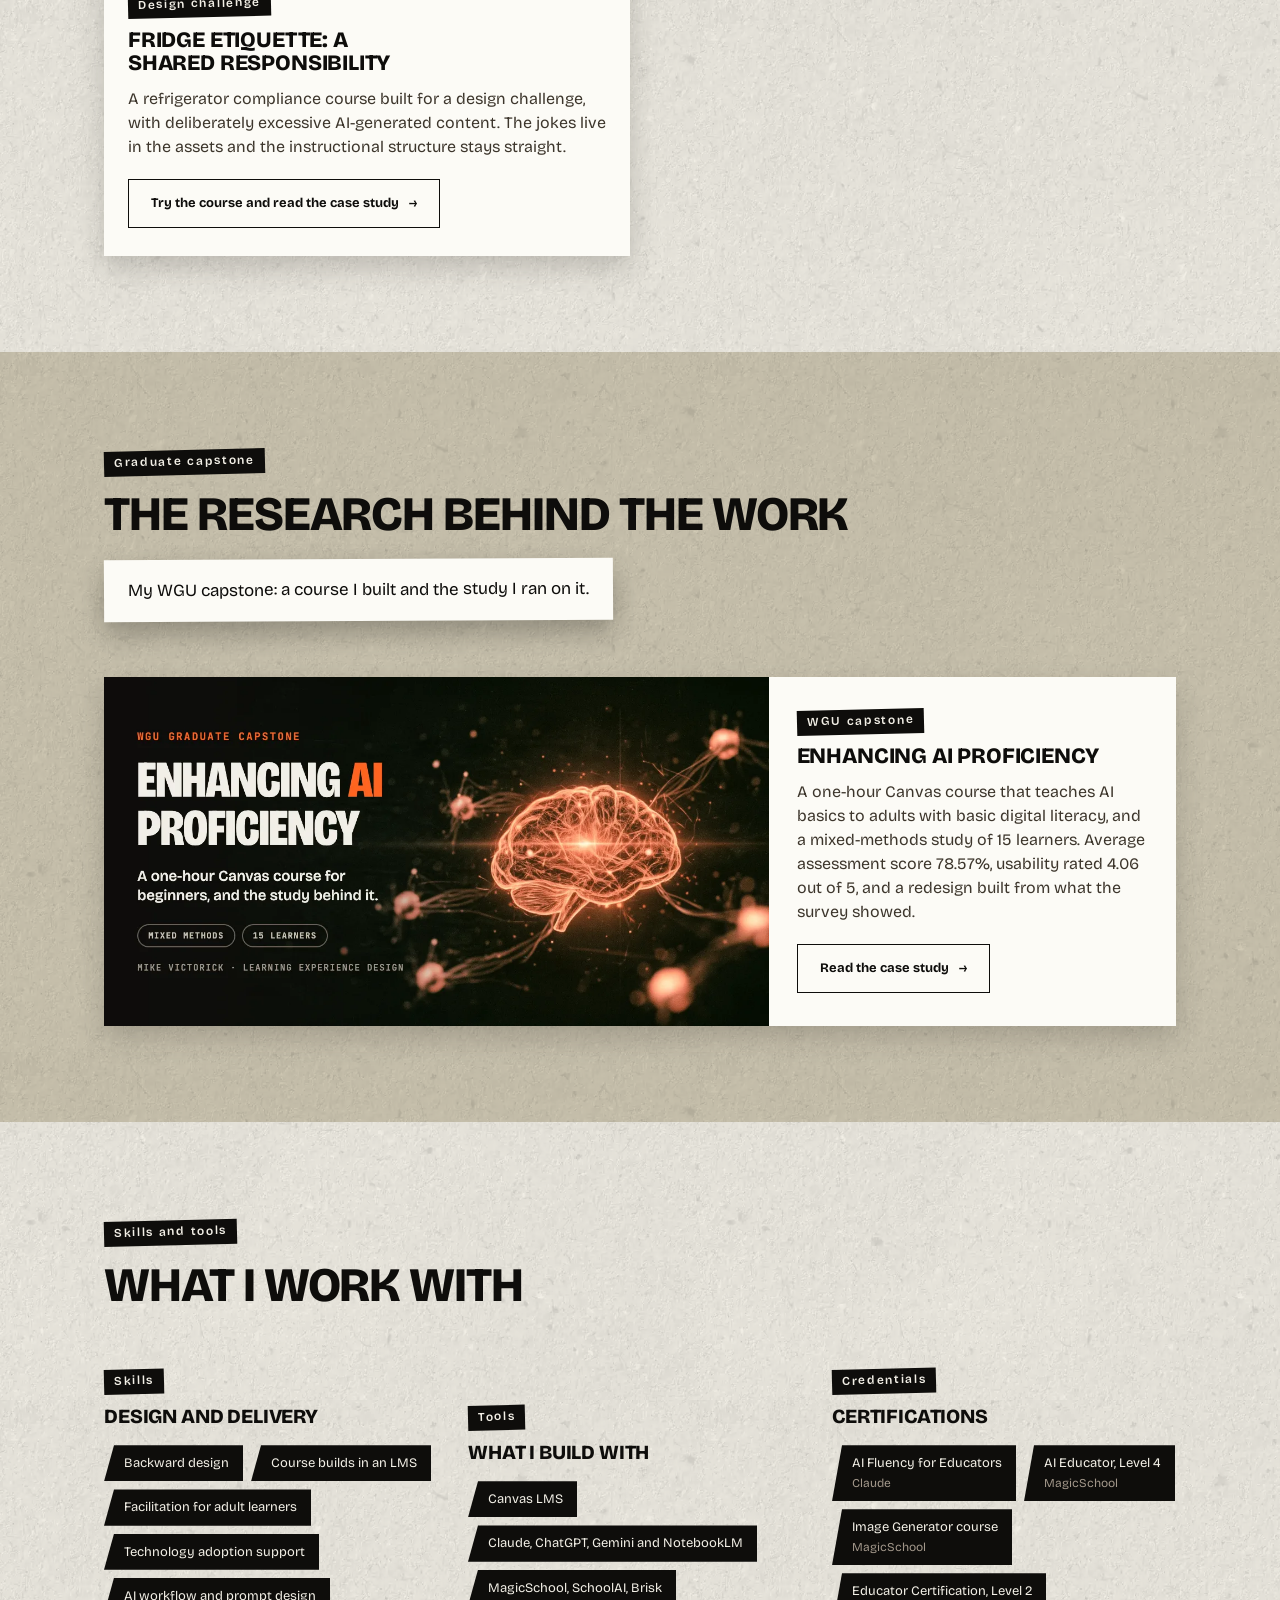
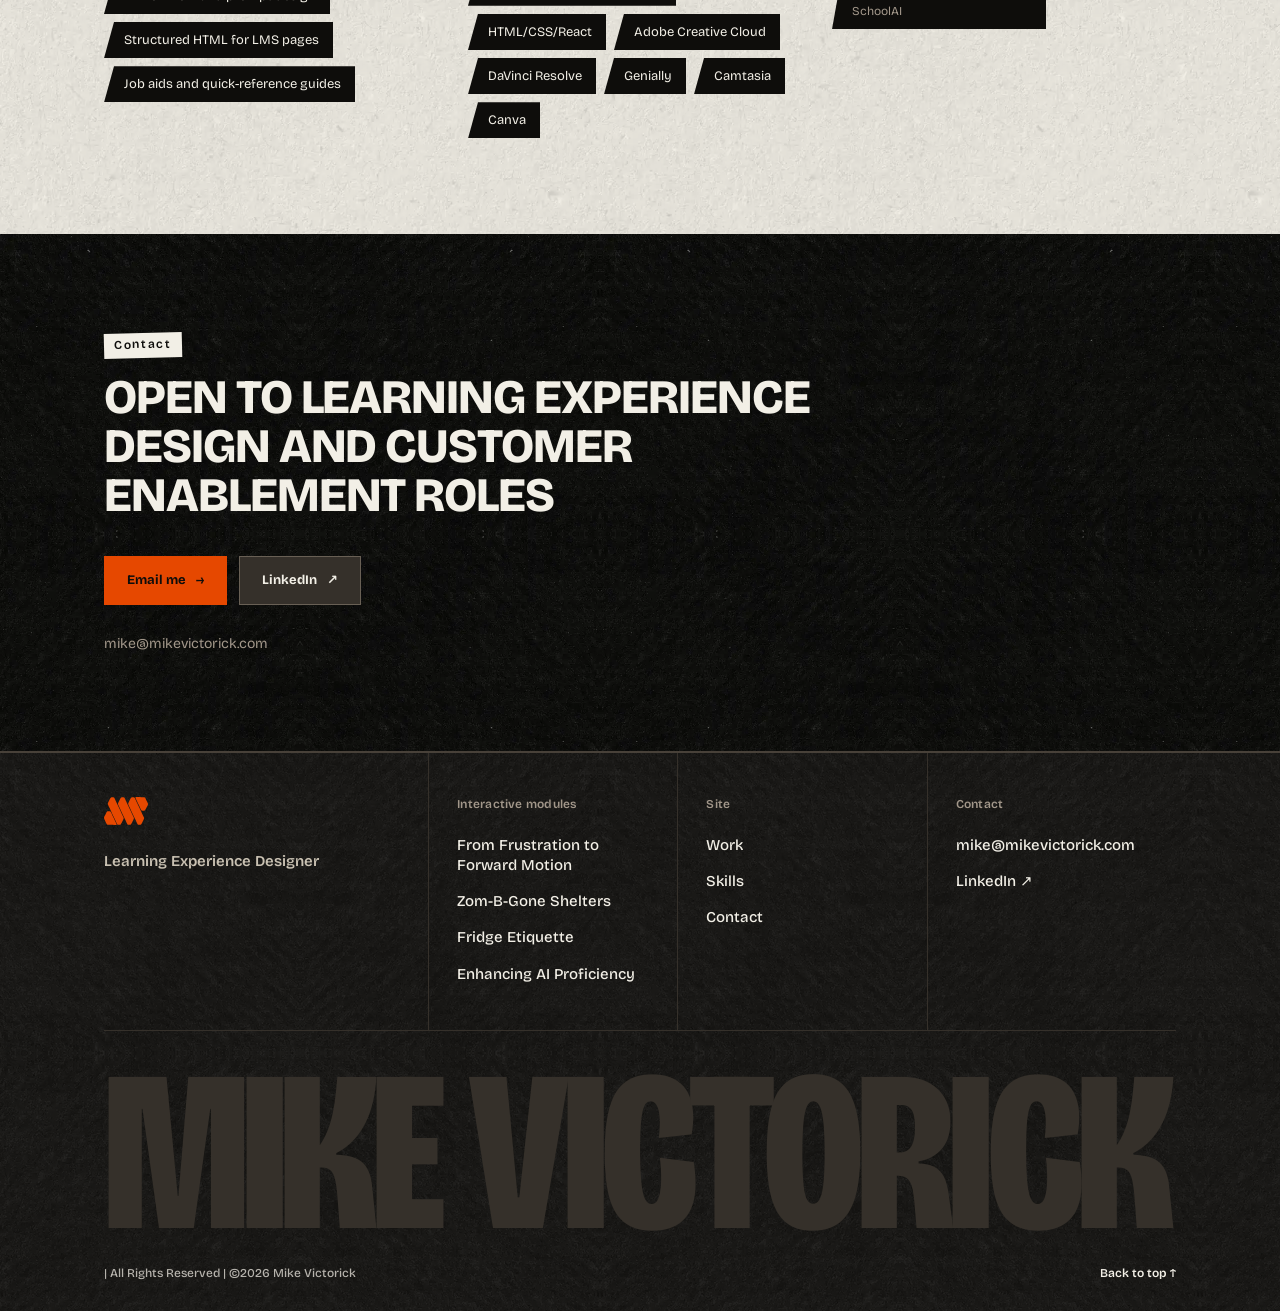
==== commit fe6e7200: "Hero: animated laptop GIF replaces portrait. Fix Forward Motion course (restore Previous/Next bar th" ====
--- a/index.html
+++ b/index.html
@@ -139,7 +139,7 @@
 .hero .lede { margin-top: 20px; max-width: 520px; font-size: 18px; line-height: 1.55; color: var(--fg-2); }
 .slash { display: block; height: 14px; border: 0; overflow: hidden; background: repeating-linear-gradient(calc(90deg - var(--again-shear)), var(--accent) 0 3px, transparent 3px 22px); }
 
-.hero-portrait { justify-self: end; width: 100%; max-width: 480px; margin: 0; transform: rotate(2deg); filter: drop-shadow(0 14px 22px rgba(37, 33, 29, .28)); }
+.hero-portrait { justify-self: end; width: 100%; max-width: 560px; margin: 0; }
 .hero-portrait img { display: block; width: 100%; height: auto; }
 .collage { display: grid; grid-template-columns: repeat(2, minmax(0, 1fr)); gap: 16px; }
 .tile { position: relative; display: block; border-radius: var(--r-md); overflow: hidden; background: var(--bg-card); border: 1px solid var(--line); transition: border-color var(--dur-fast) var(--ease); }
@@ -415,7 +415,7 @@
   section { padding: 64px 0; }
   .hero { padding: 56px 0 56px; }
   .hero .wrap, .summary .wrap, .cs-head, .story { grid-template-columns: 1fr; gap: 36px; }
-  .hero-portrait { justify-self: center; max-width: 360px; }
+  .hero-portrait { justify-self: center; max-width: 480px; }
   .story.solo-col { grid-template-columns: 1fr; }
   .cs { padding: 64px 0; }
   #work { padding: 64px 0 0; }
@@ -539,7 +539,7 @@
           <a class="btn" href="#contact">Get in touch</a>
         </div>
       </div>
-      <figure class="hero-portrait"><img src="images/mike-rough.webp" width="864" height="1057" alt="Portrait of Mike Victorick in a white collared shirt, with glasses and a beard."></figure>
+      <figure class="hero-portrait"><img src="images/portfolio-thumbnail-animated.gif" width="1200" height="800" alt="Laptop showing this portfolio, with Mike Victorick's cutout portrait cycling through a neutral look, a smile, a shout and a raised eyebrow."></figure>
     </div>
   </div>
 
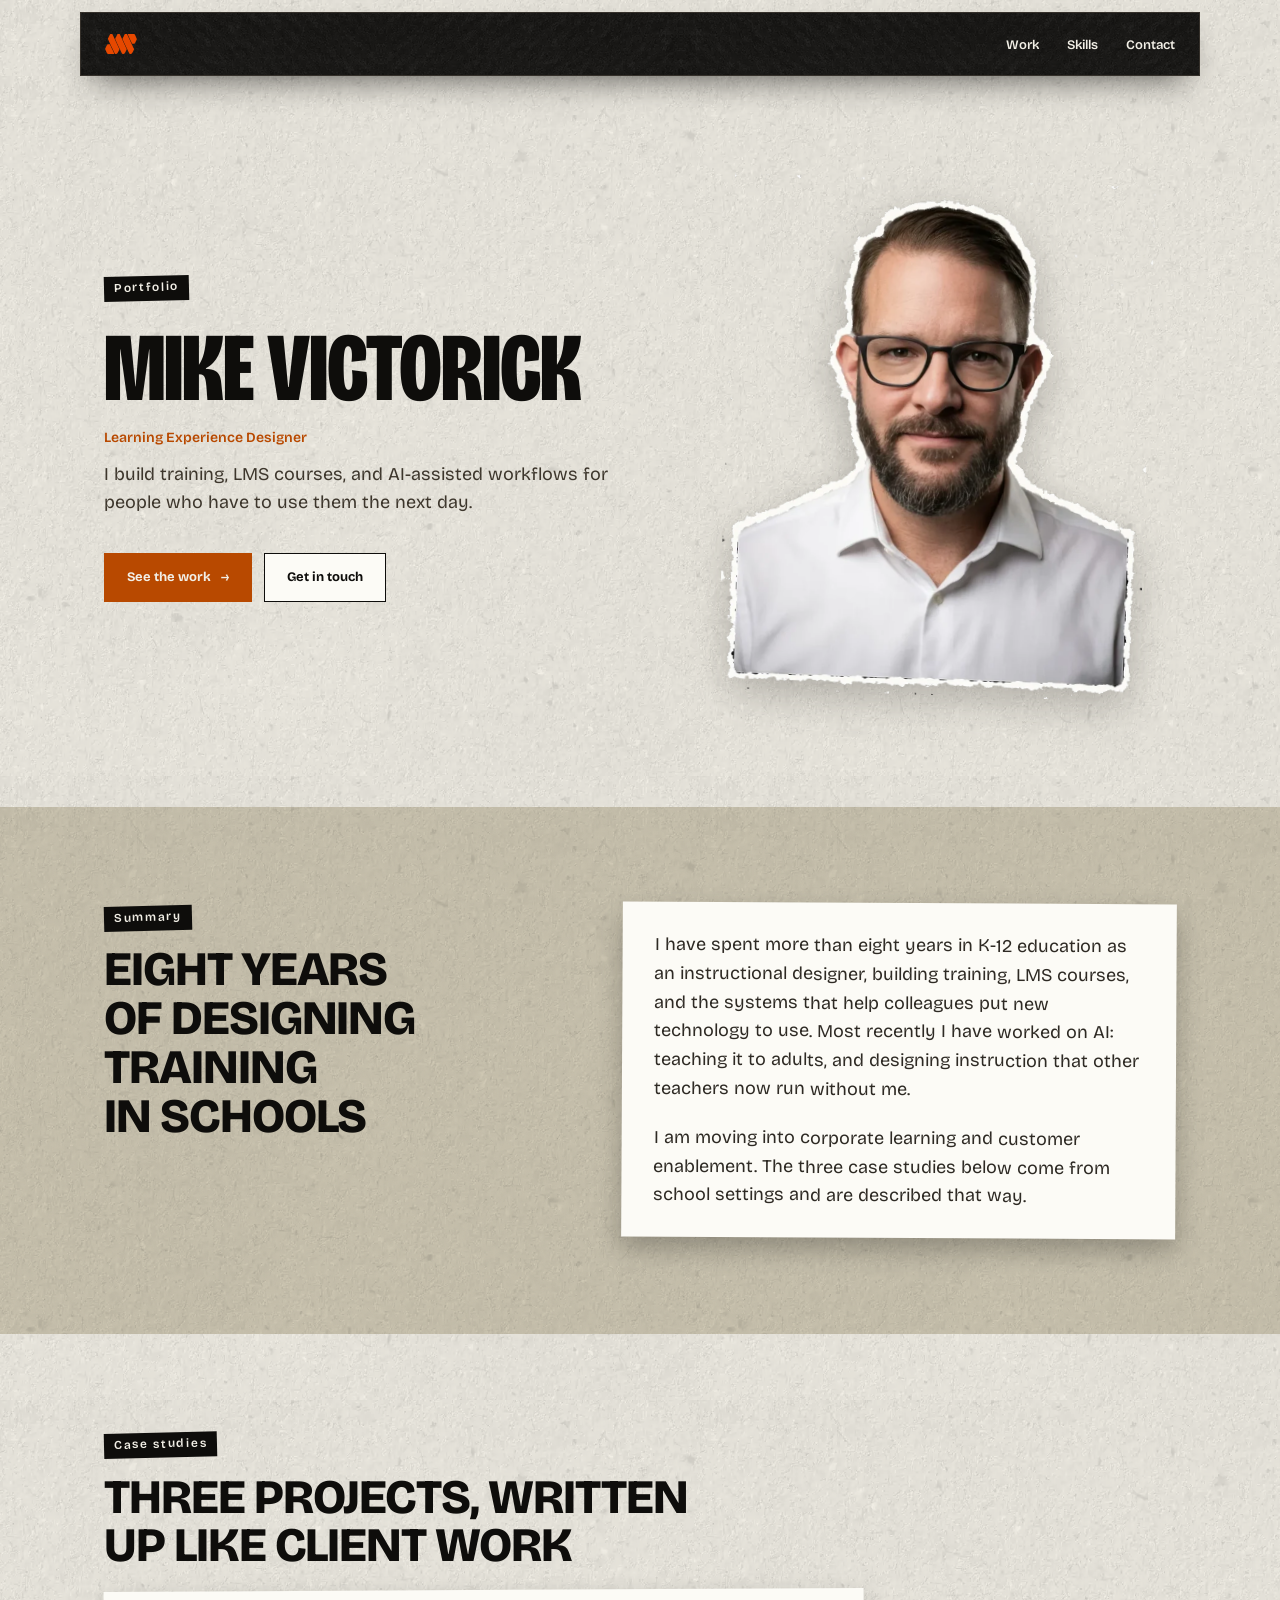
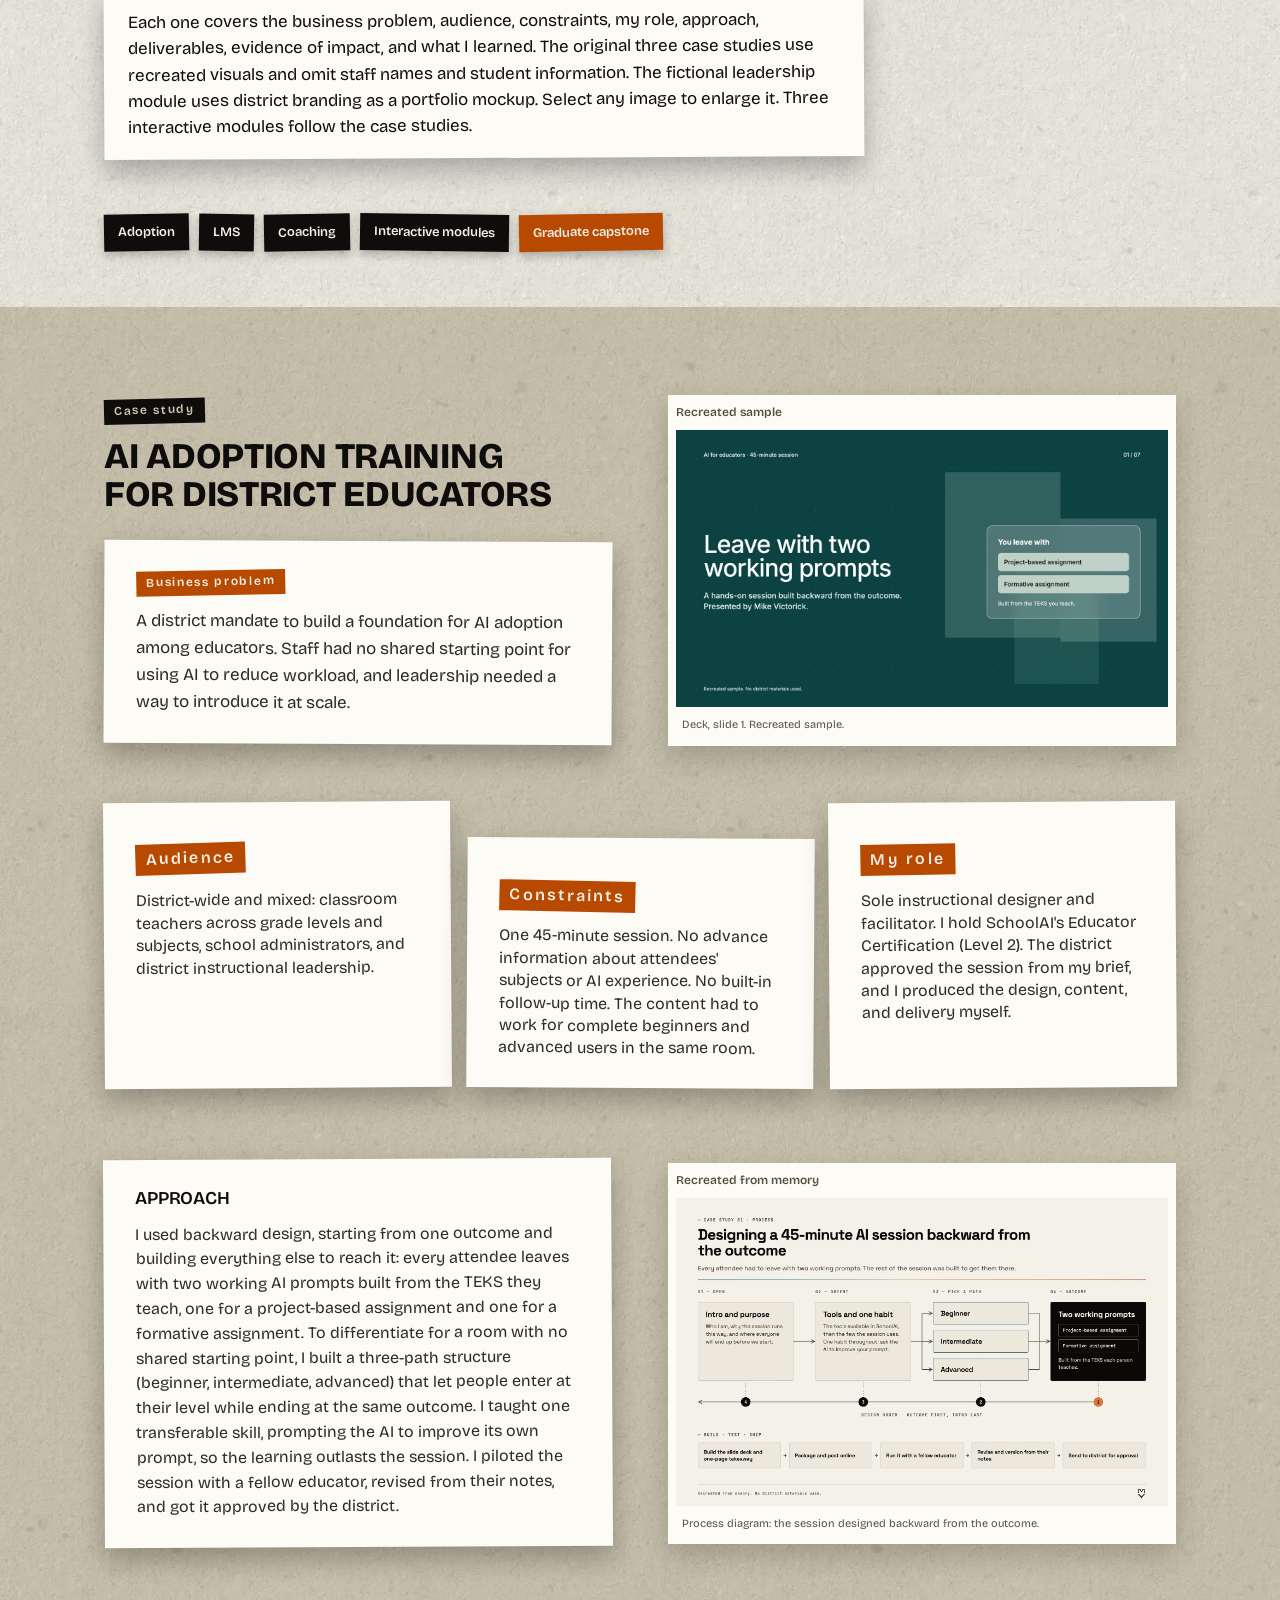
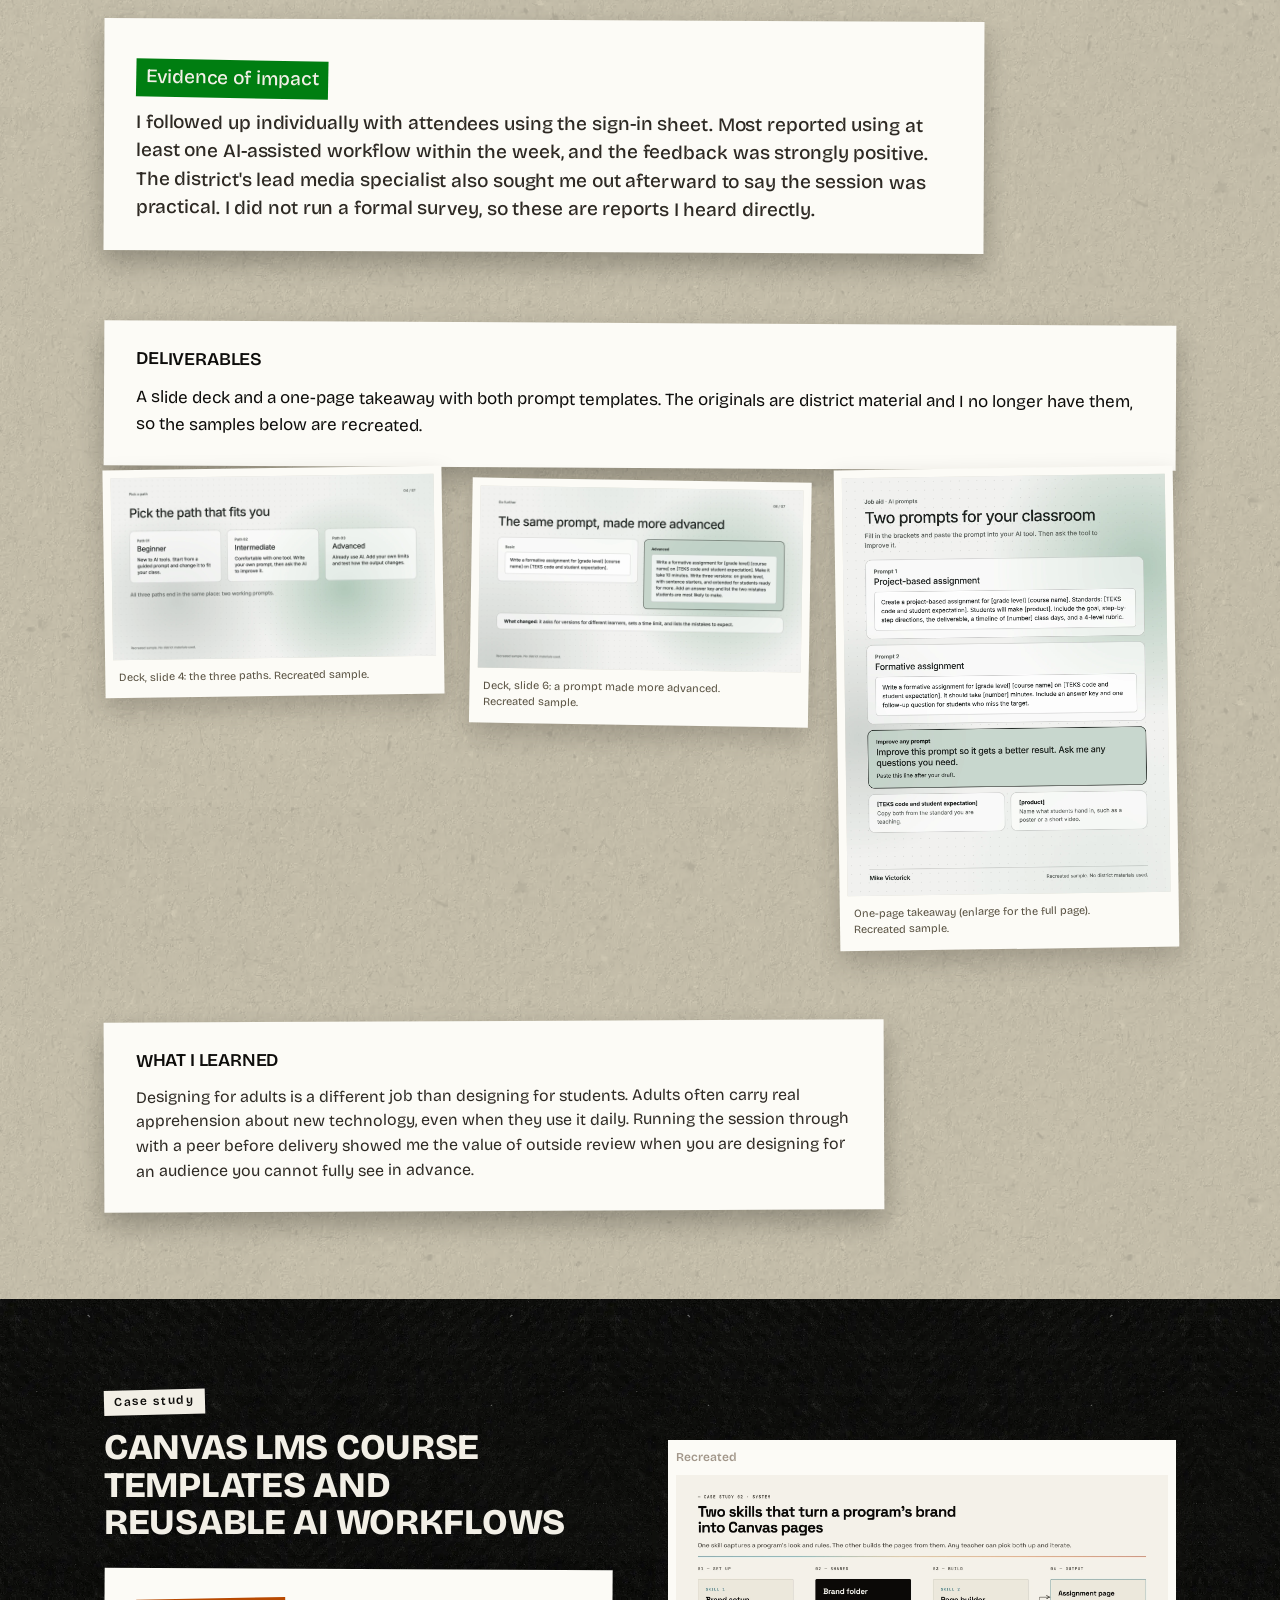
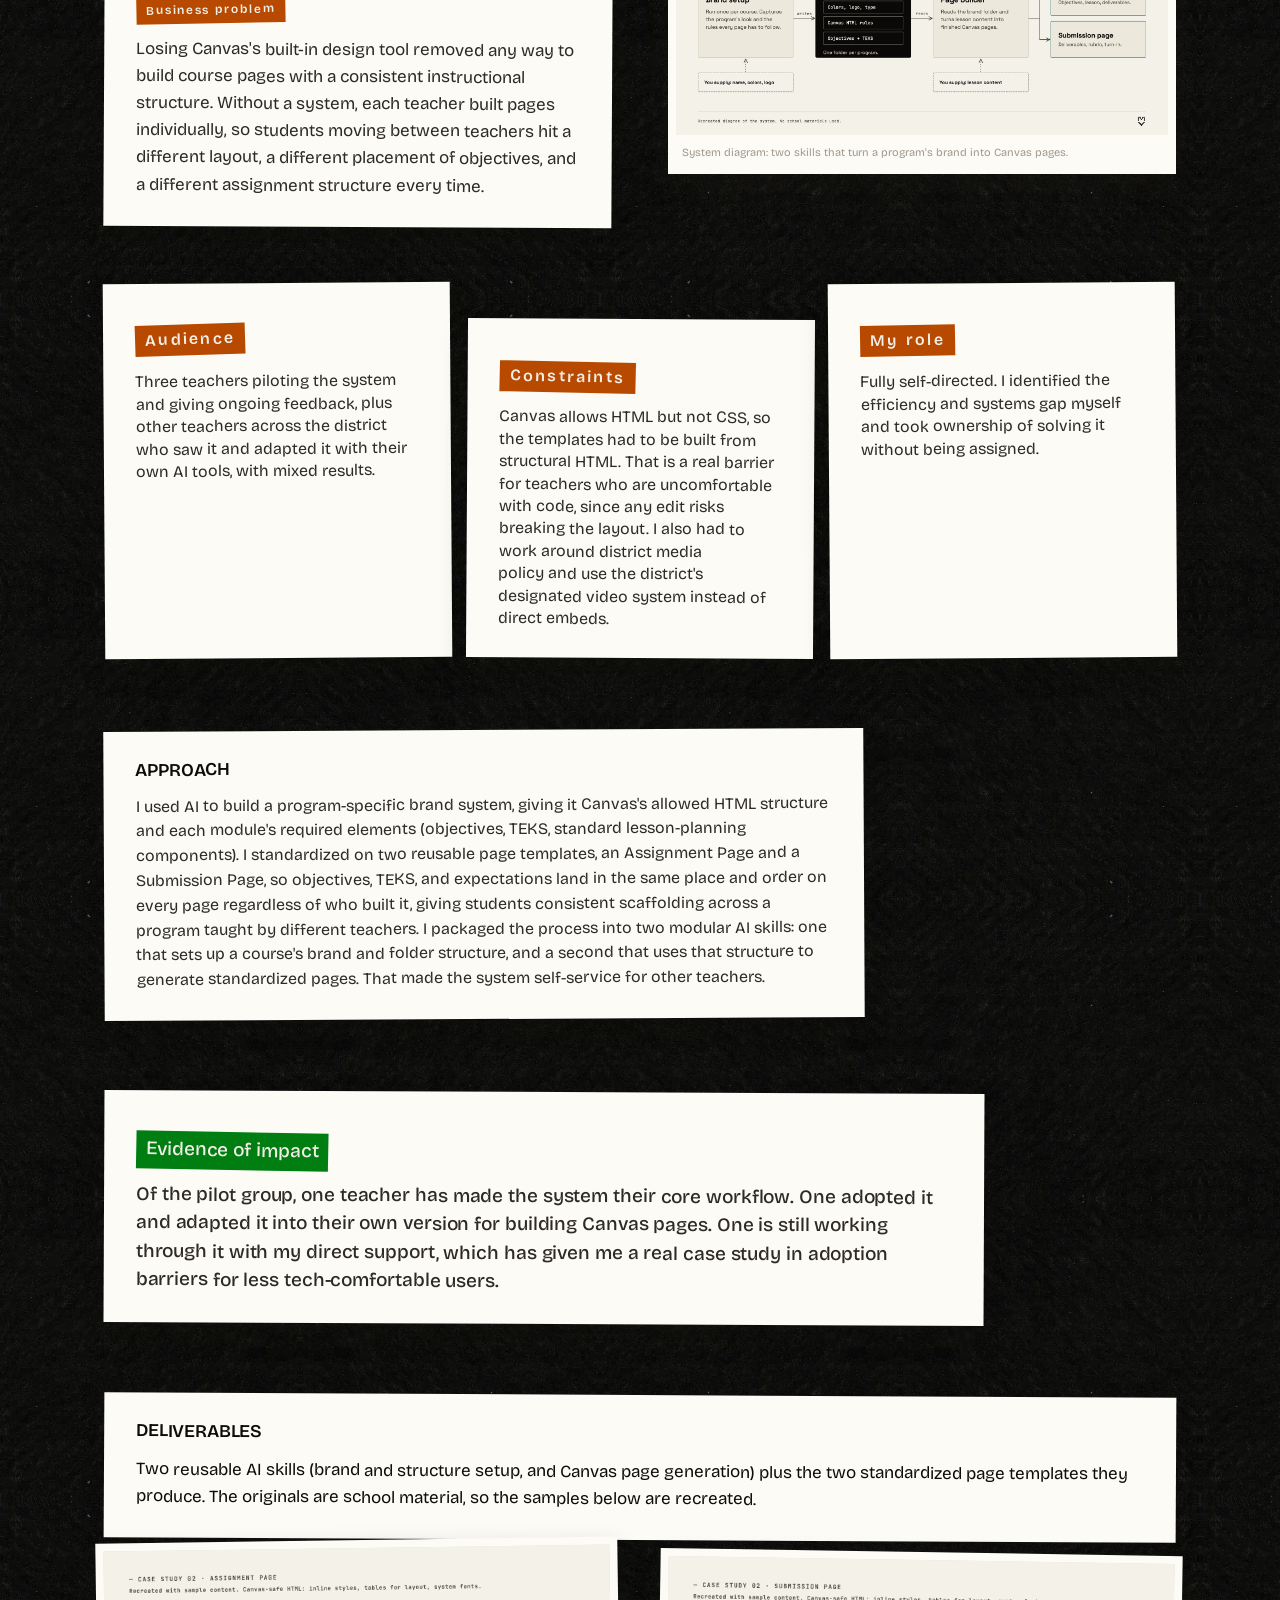
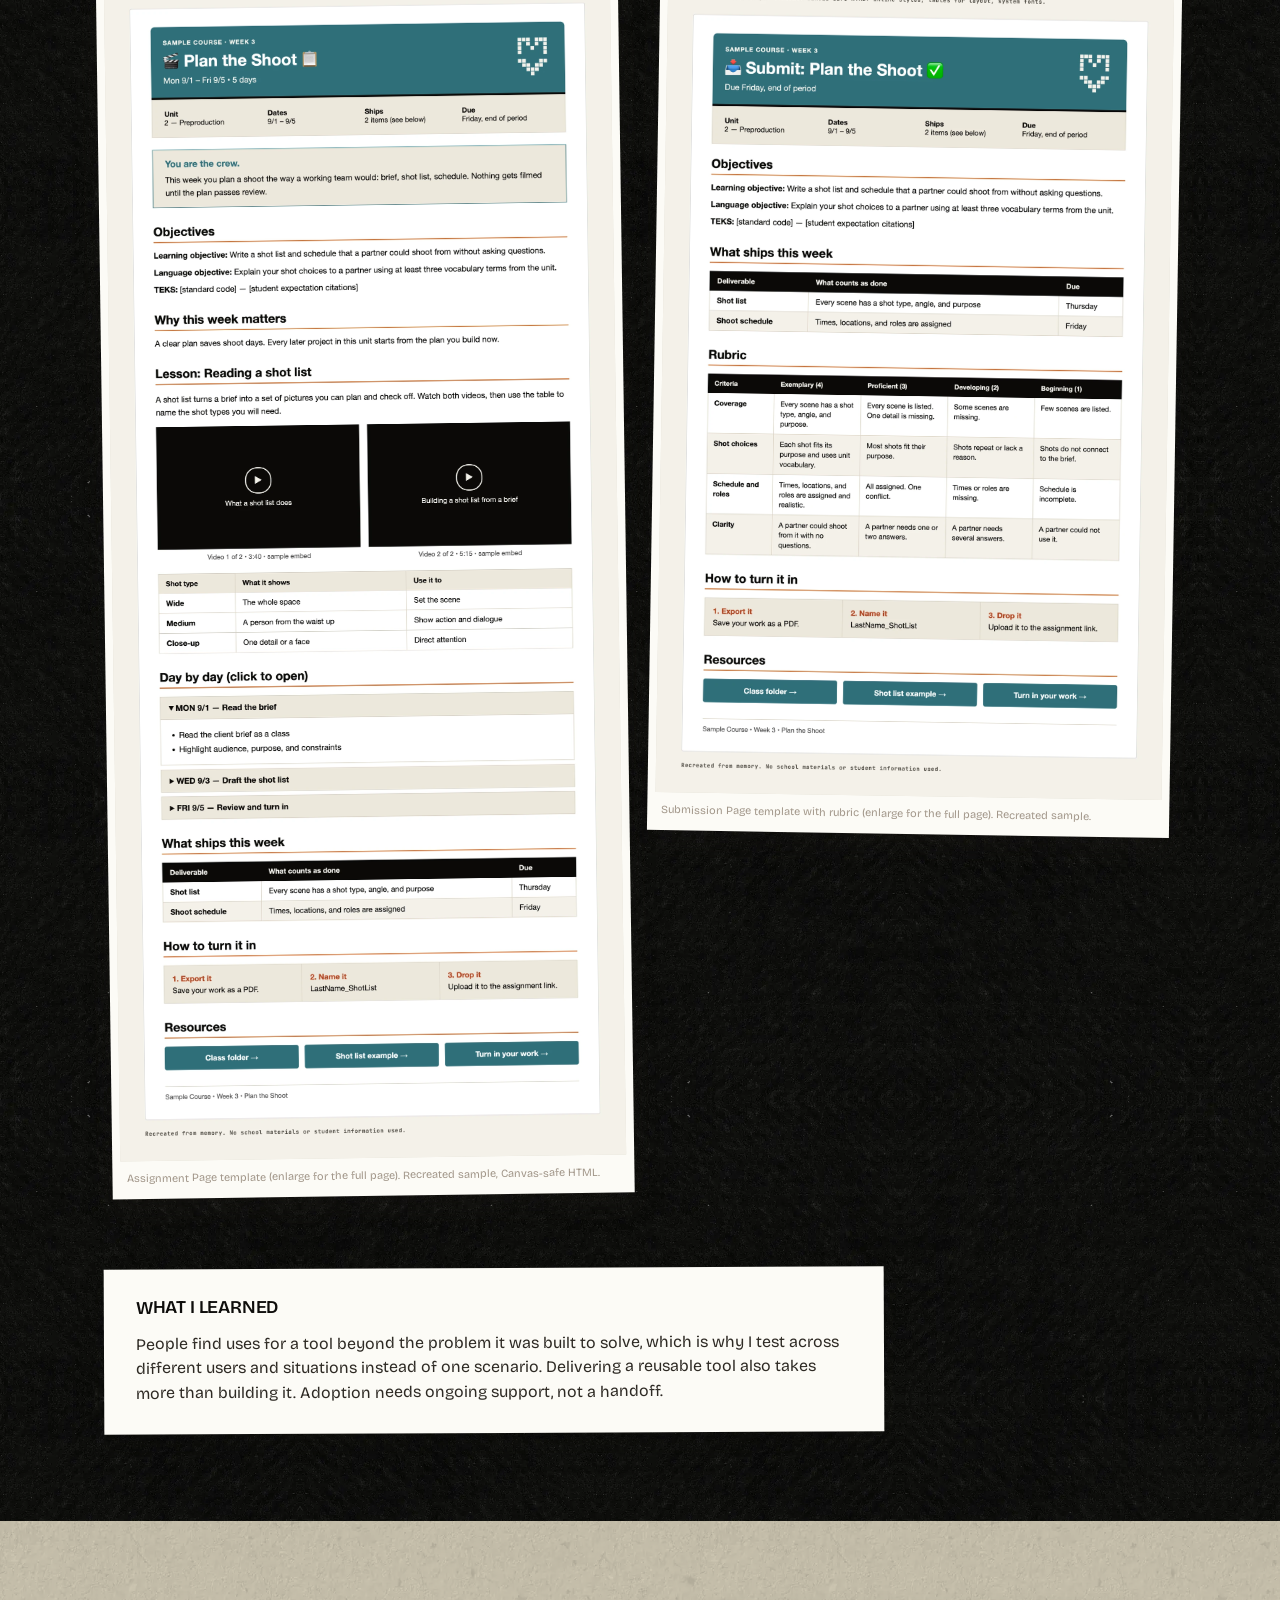
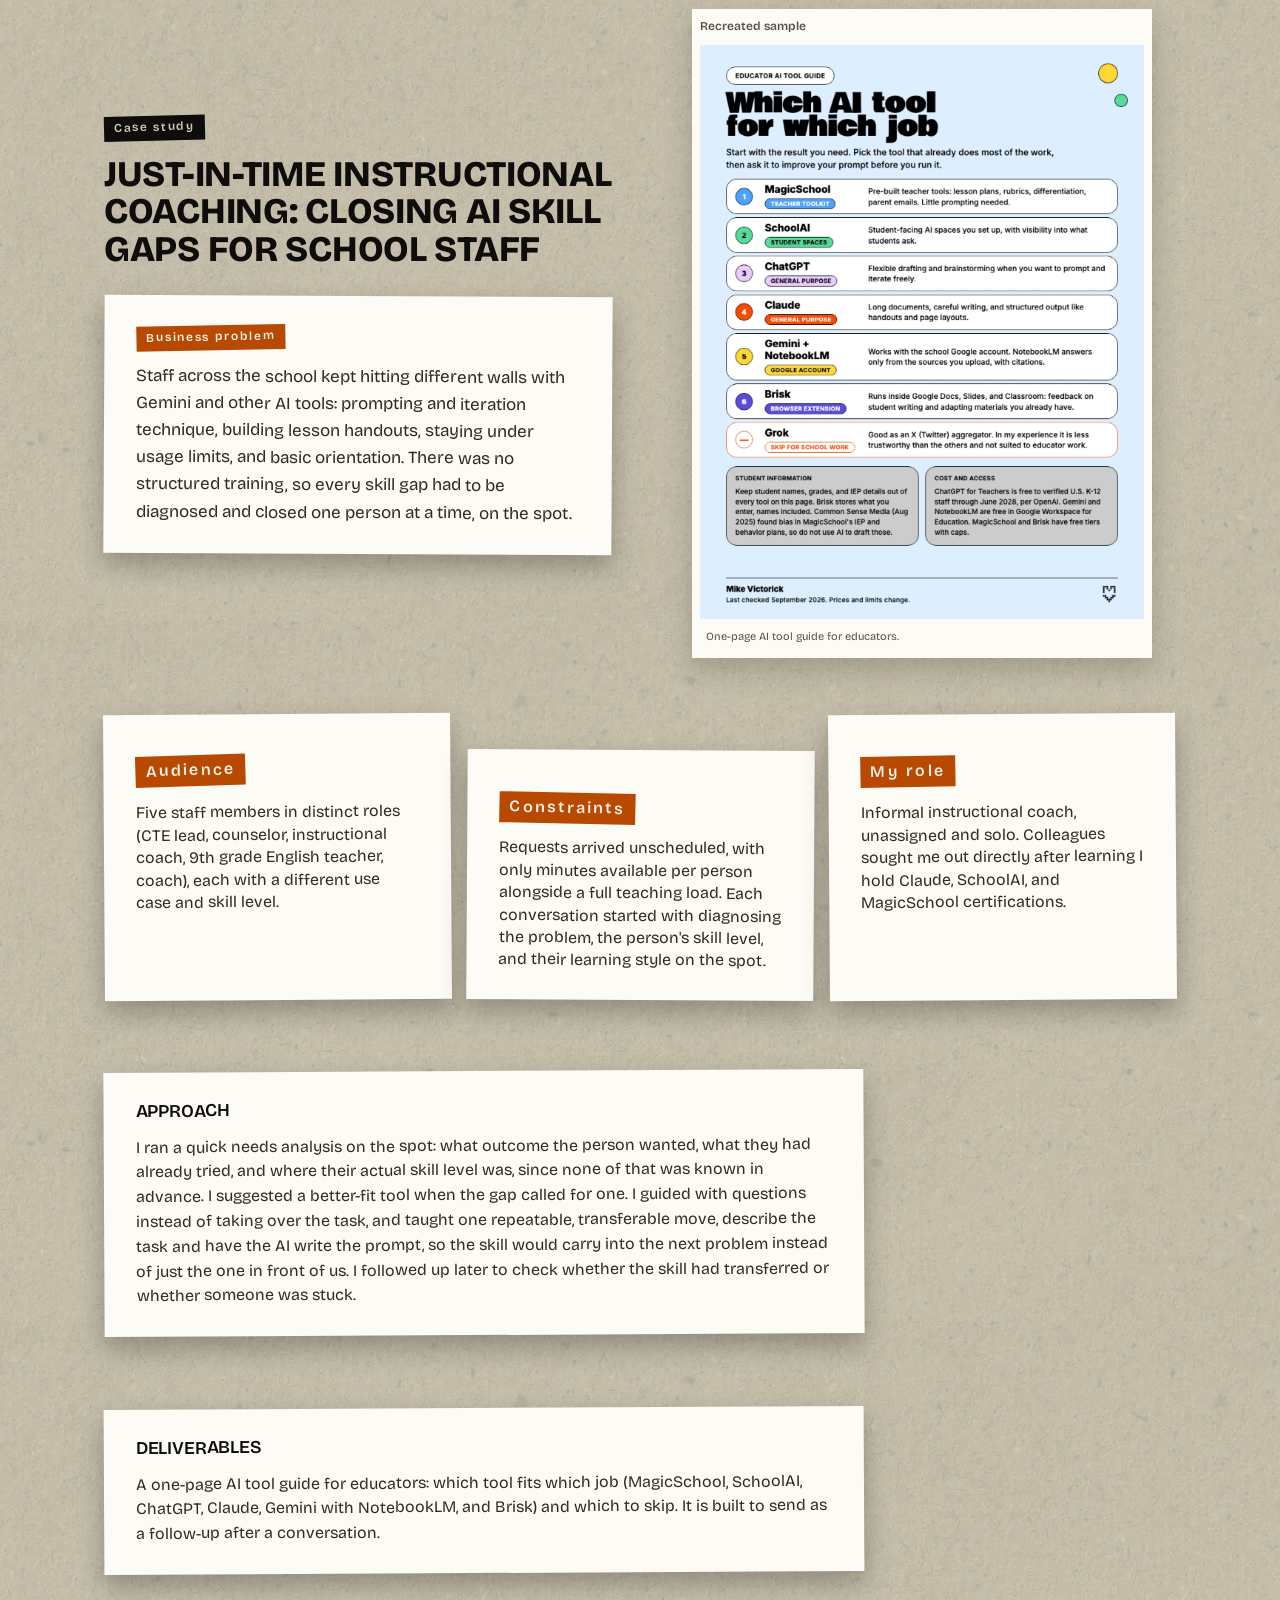
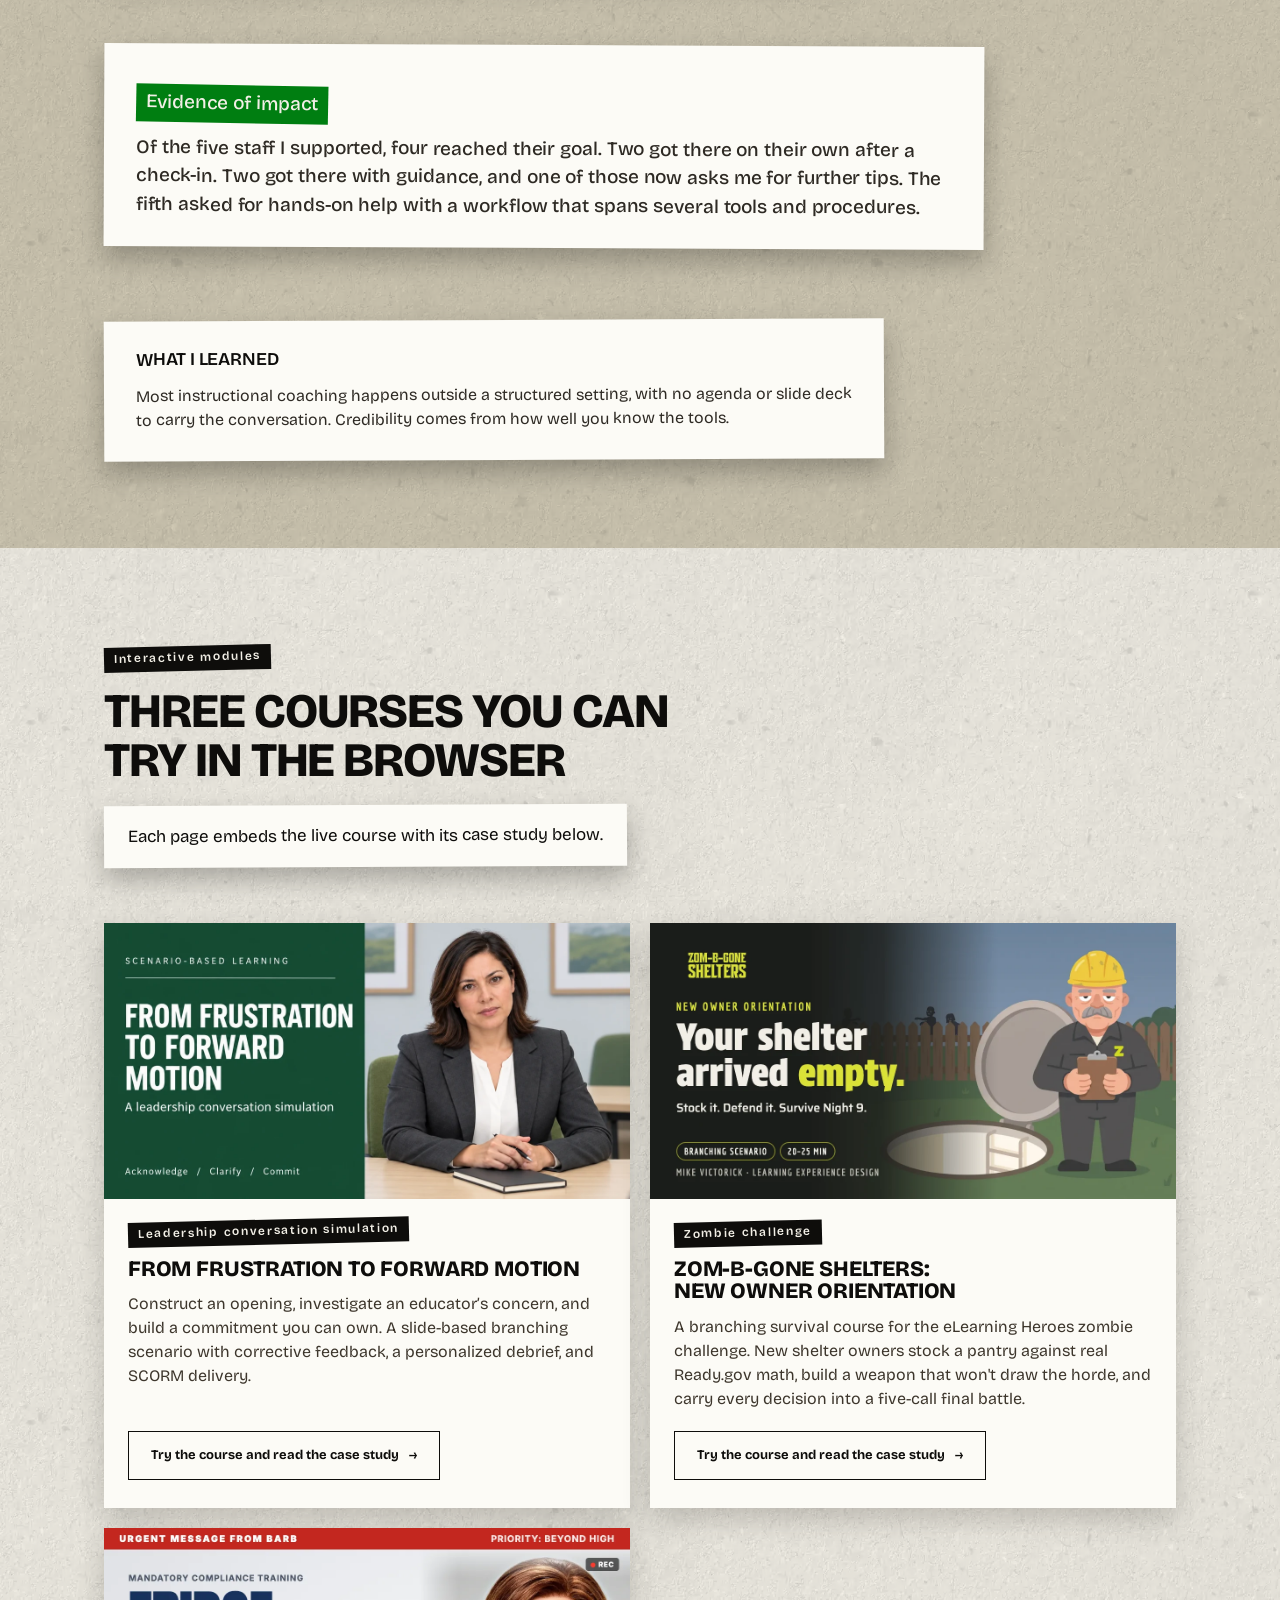
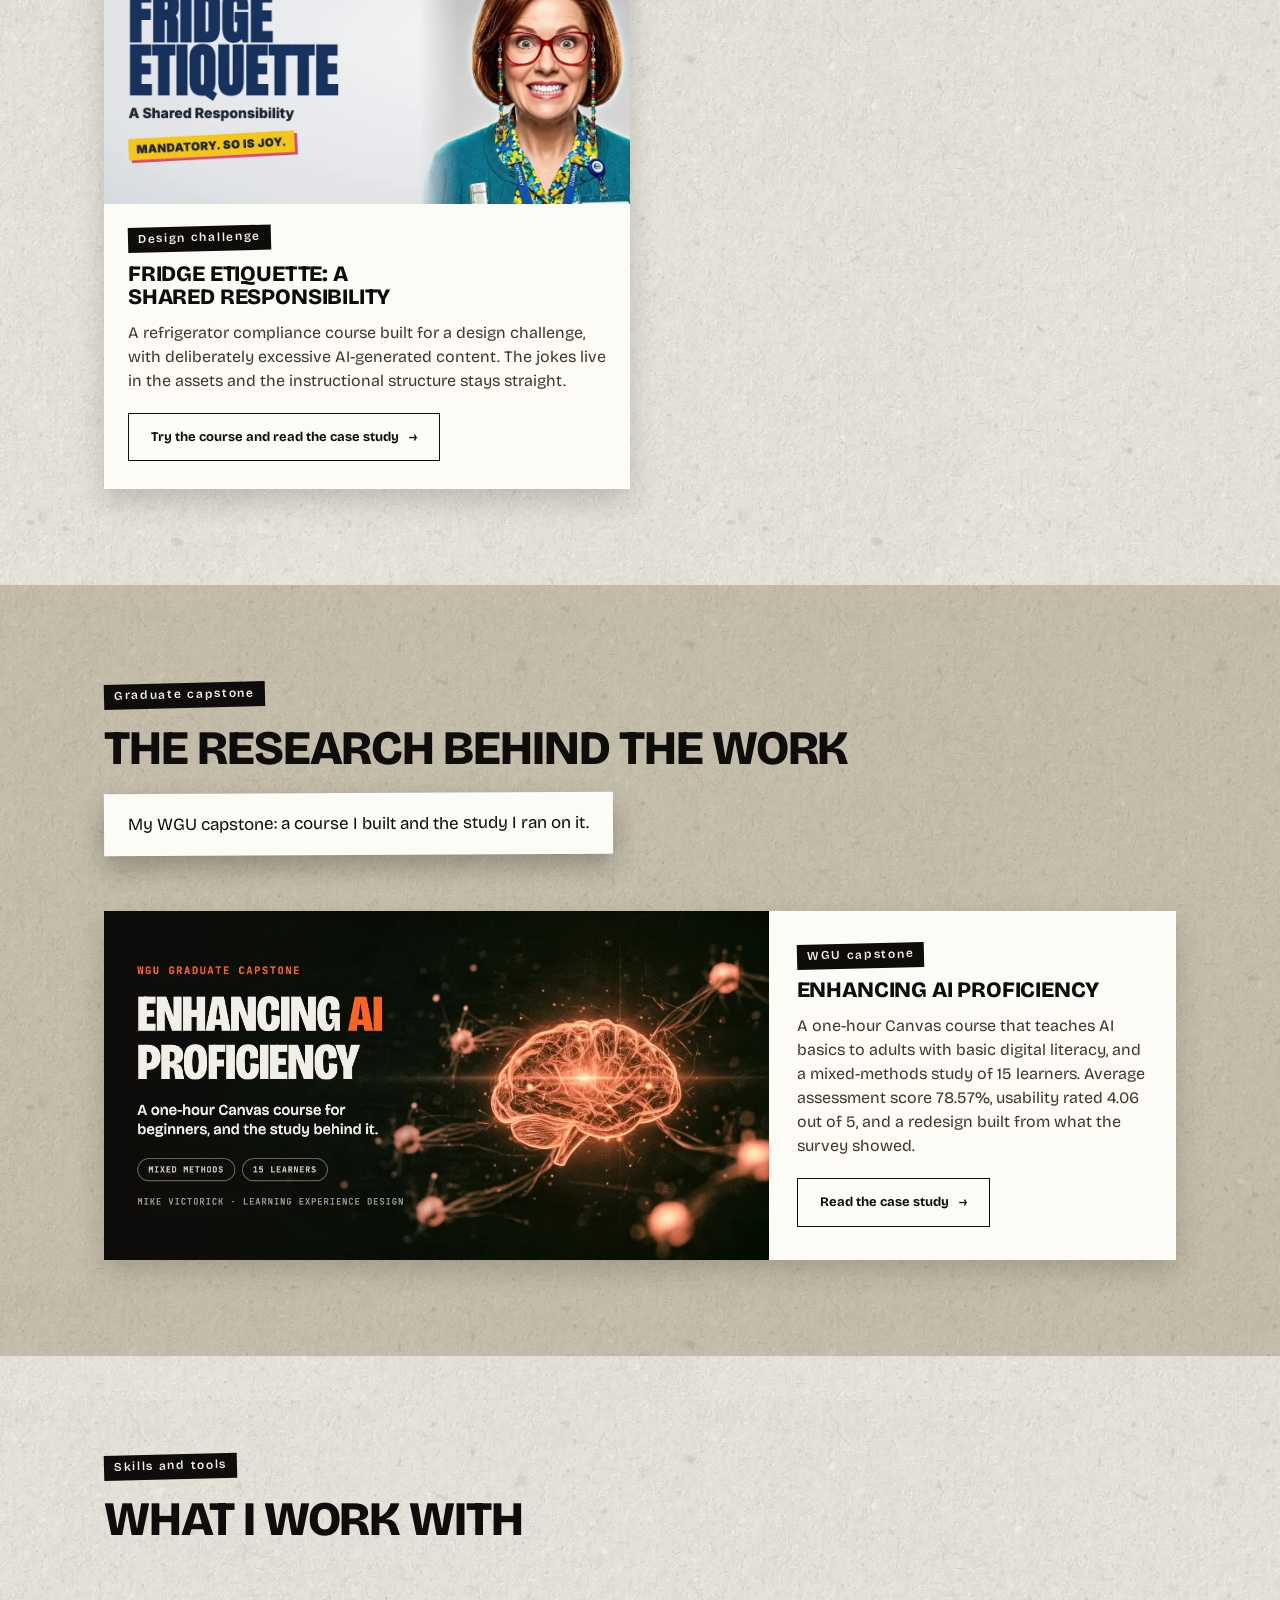
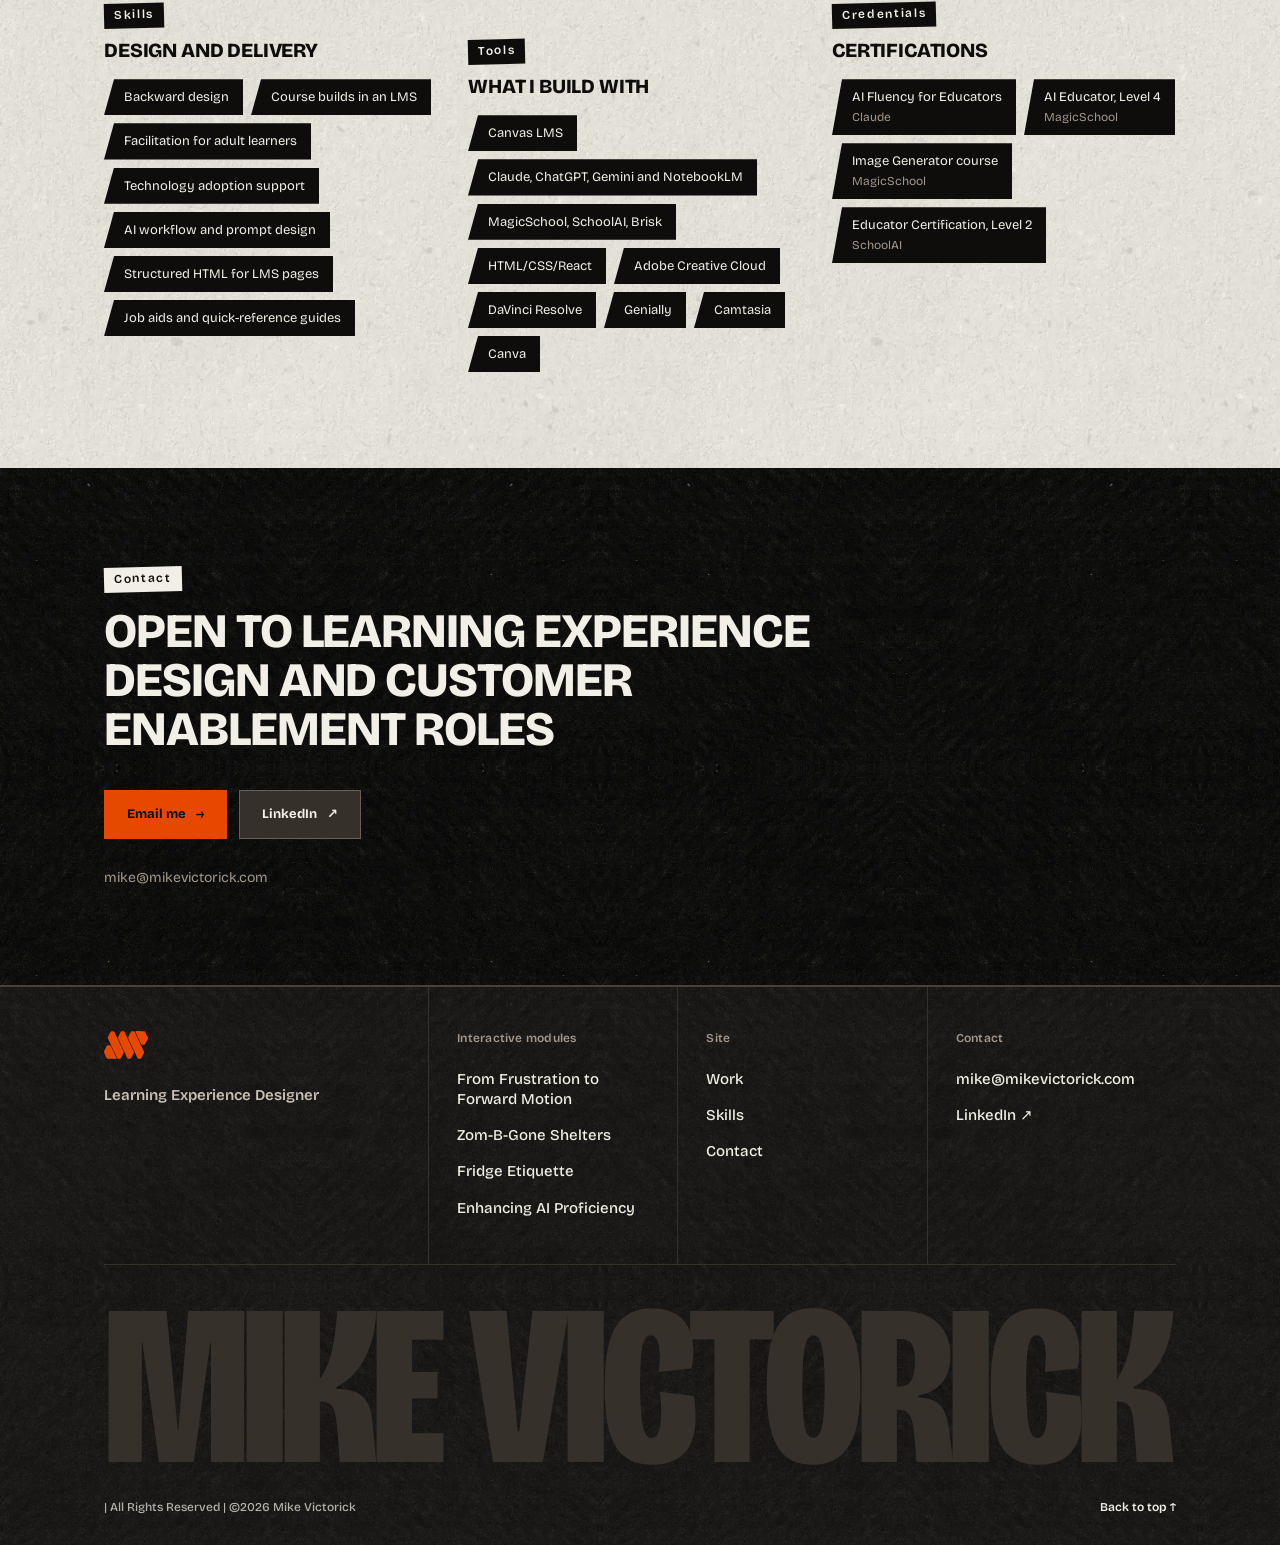
==== commit cefea8d6: "Hero: animated portrait (cutout cycling expressions) replaces static portrait; laptop mockup GIF rem" ====
--- a/index.html
+++ b/index.html
@@ -139,7 +139,7 @@
 .hero .lede { margin-top: 20px; max-width: 520px; font-size: 18px; line-height: 1.55; color: var(--fg-2); }
 .slash { display: block; height: 14px; border: 0; overflow: hidden; background: repeating-linear-gradient(calc(90deg - var(--again-shear)), var(--accent) 0 3px, transparent 3px 22px); }
 
-.hero-portrait { justify-self: end; width: 100%; max-width: 560px; margin: 0; }
+.hero-portrait { justify-self: end; width: 100%; max-width: 520px; margin: 0; transform: rotate(2deg); filter: drop-shadow(0 14px 22px rgba(37, 33, 29, .28)); }
 .hero-portrait img { display: block; width: 100%; height: auto; }
 .collage { display: grid; grid-template-columns: repeat(2, minmax(0, 1fr)); gap: 16px; }
 .tile { position: relative; display: block; border-radius: var(--r-md); overflow: hidden; background: var(--bg-card); border: 1px solid var(--line); transition: border-color var(--dur-fast) var(--ease); }
@@ -415,7 +415,7 @@
   section { padding: 64px 0; }
   .hero { padding: 56px 0 56px; }
   .hero .wrap, .summary .wrap, .cs-head, .story { grid-template-columns: 1fr; gap: 36px; }
-  .hero-portrait { justify-self: center; max-width: 480px; }
+  .hero-portrait { justify-self: center; max-width: 360px; }
   .story.solo-col { grid-template-columns: 1fr; }
   .cs { padding: 64px 0; }
   #work { padding: 64px 0 0; }
@@ -539,7 +539,7 @@
           <a class="btn" href="#contact">Get in touch</a>
         </div>
       </div>
-      <figure class="hero-portrait"><img src="images/portfolio-thumbnail-animated.gif" width="1200" height="800" alt="Laptop showing this portfolio, with Mike Victorick's cutout portrait cycling through a neutral look, a smile, a shout and a raised eyebrow."></figure>
+      <figure class="hero-portrait"><img src="images/mike-animated.webp" width="787" height="925" alt="Portrait of Mike Victorick in a white collared shirt, with glasses and a beard, shifting between a neutral look, a smile, a shout and a raised eyebrow."></figure>
     </div>
   </div>
 
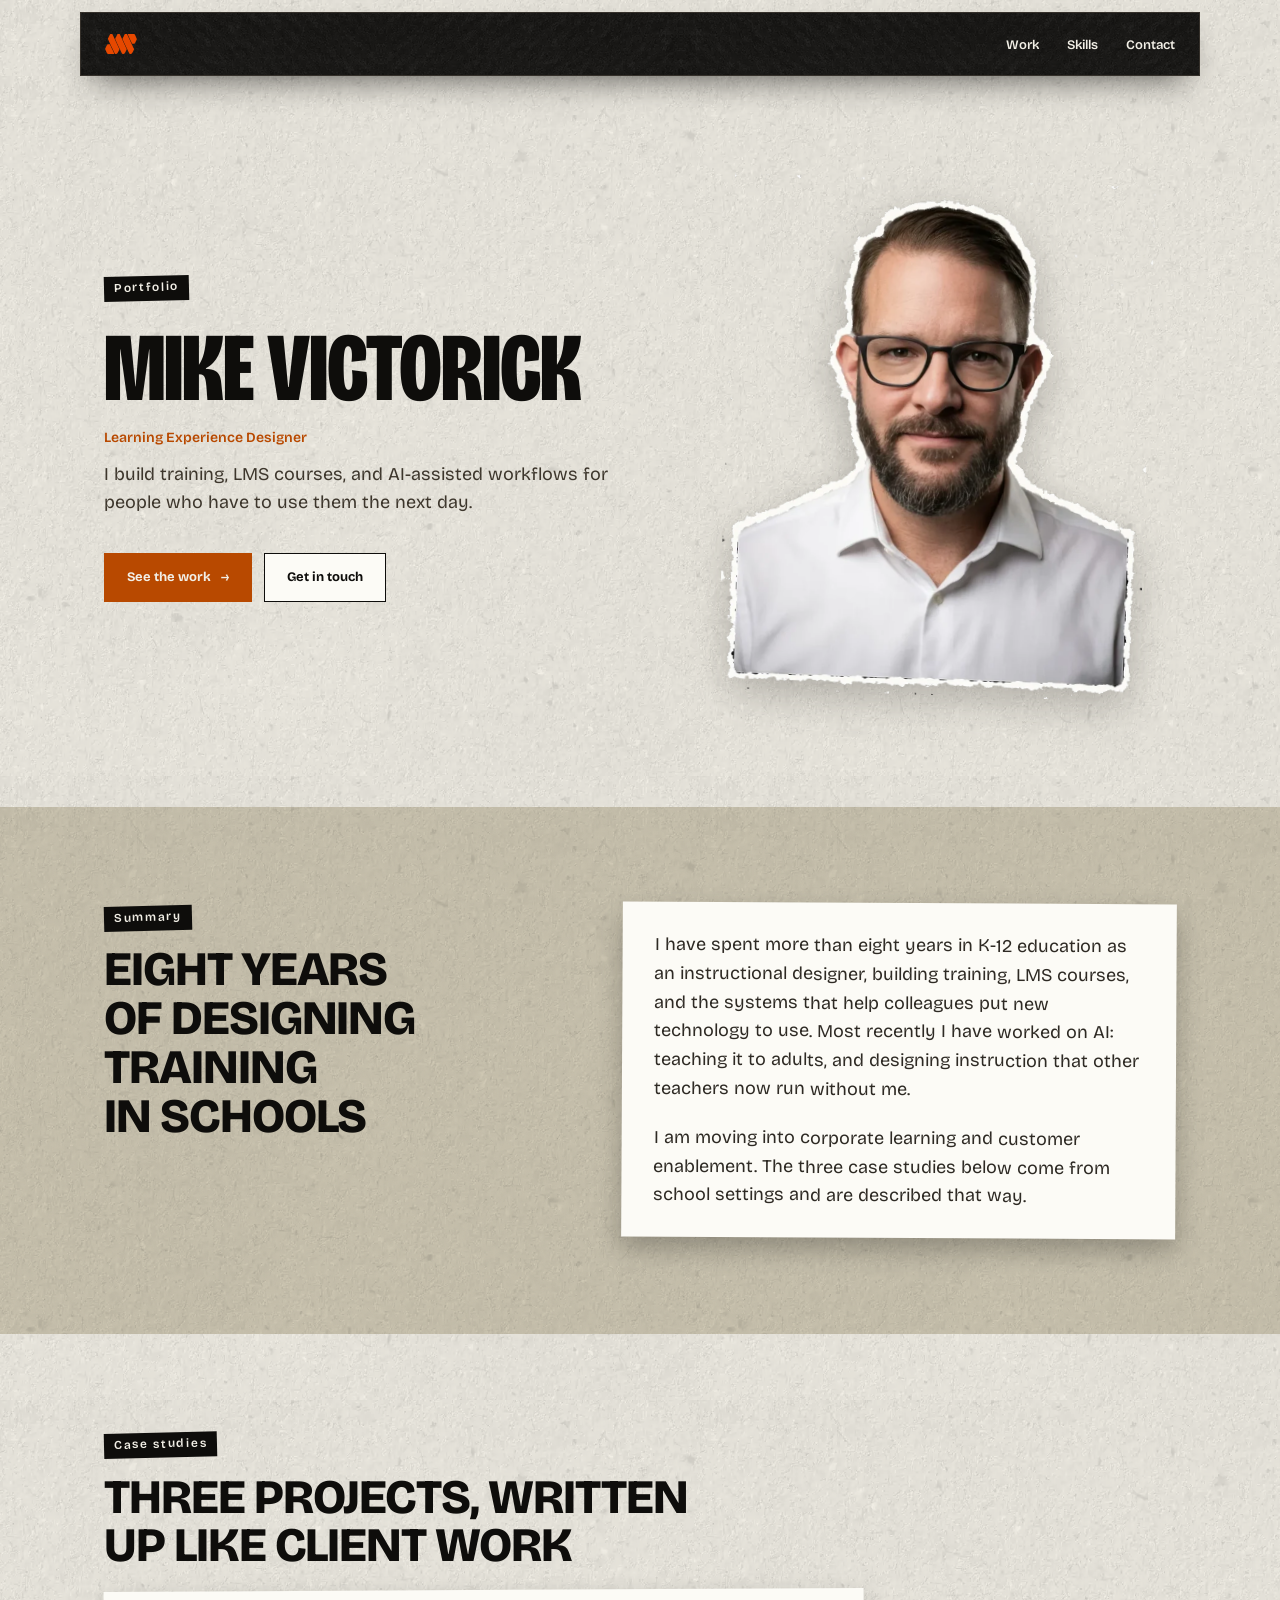
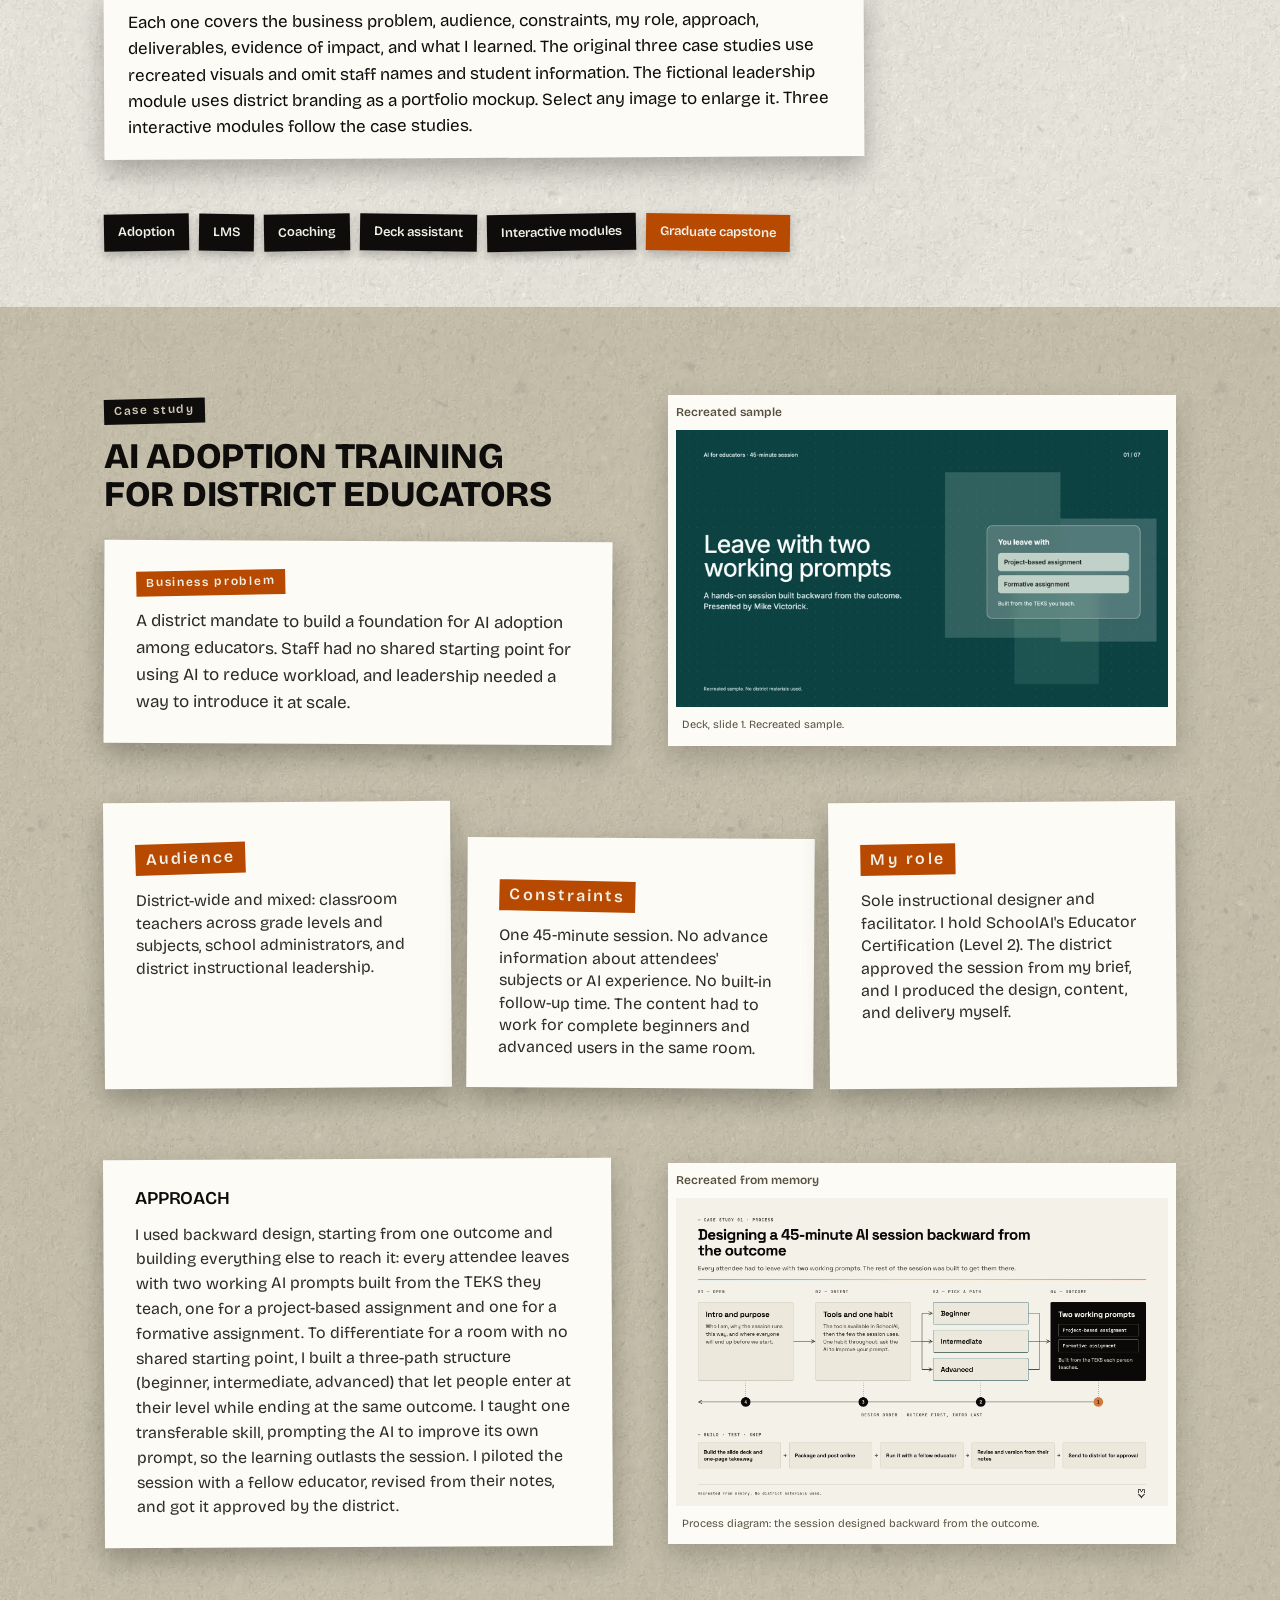
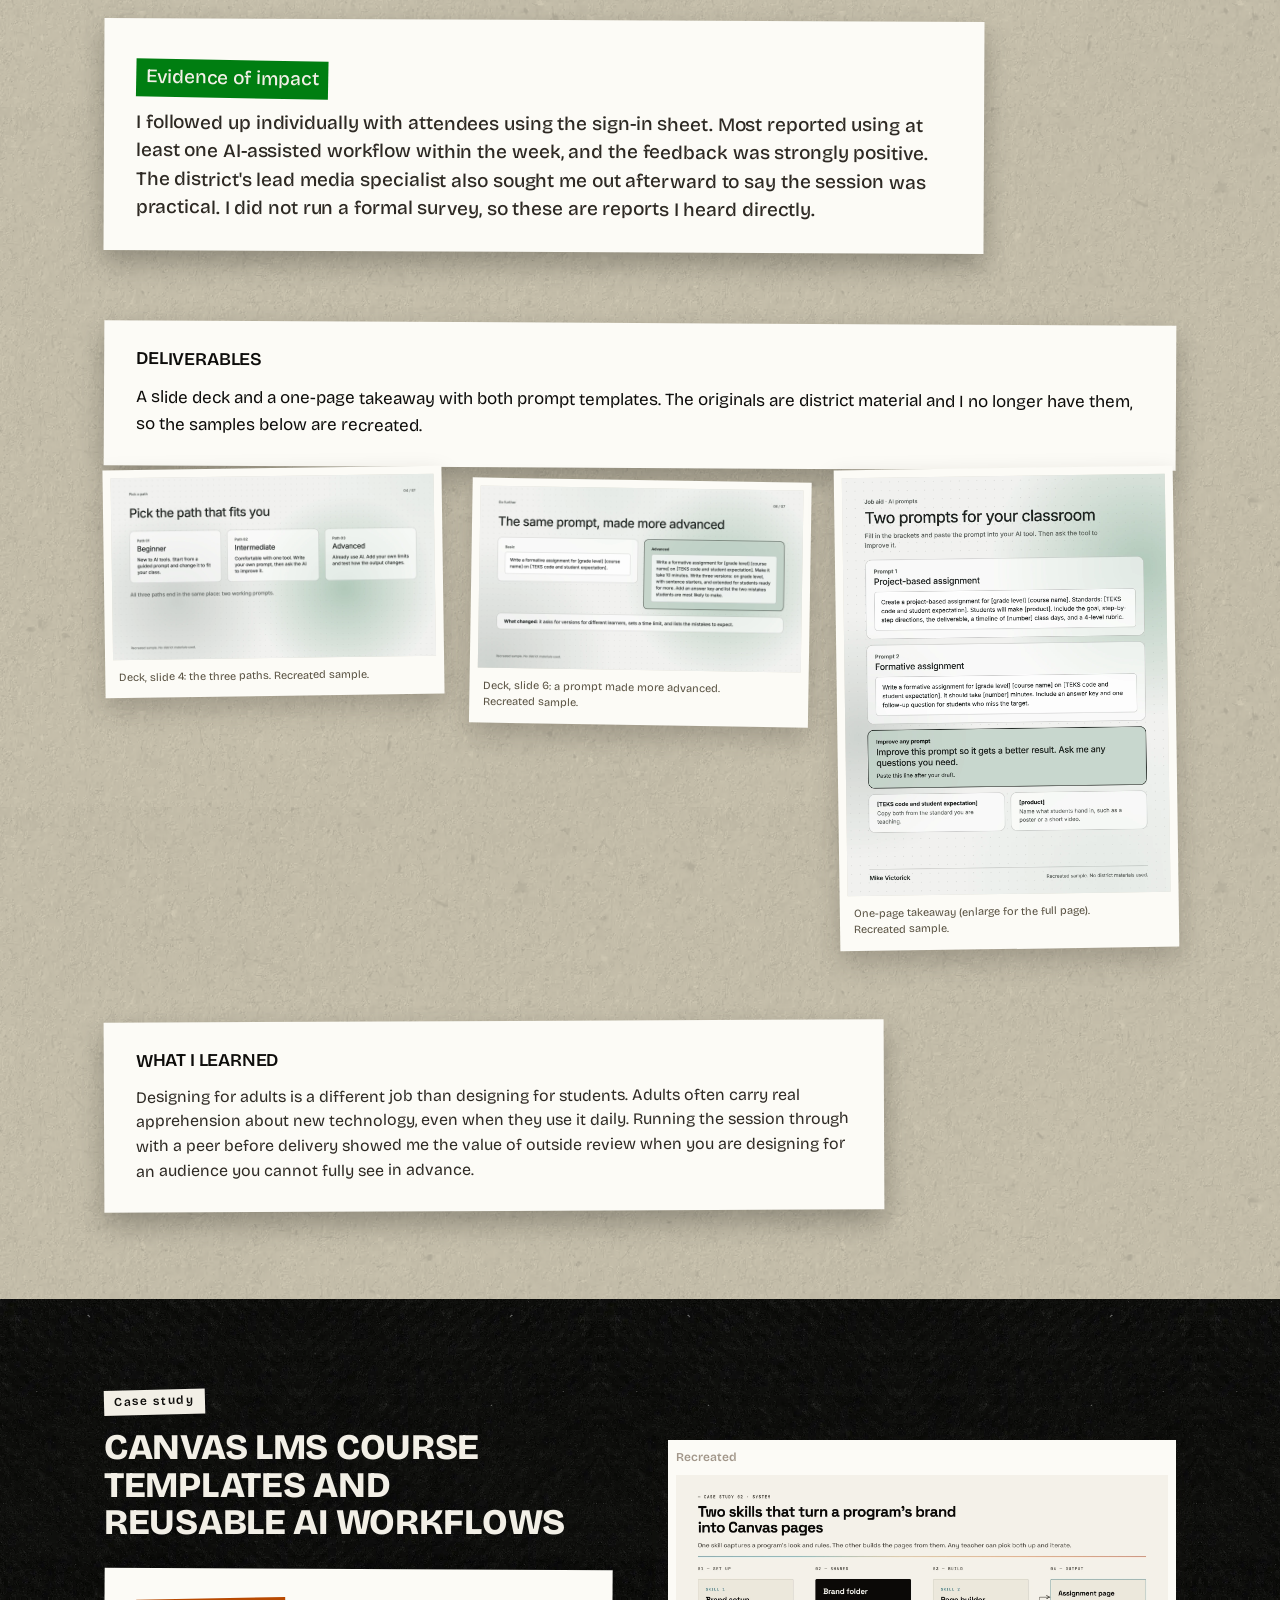
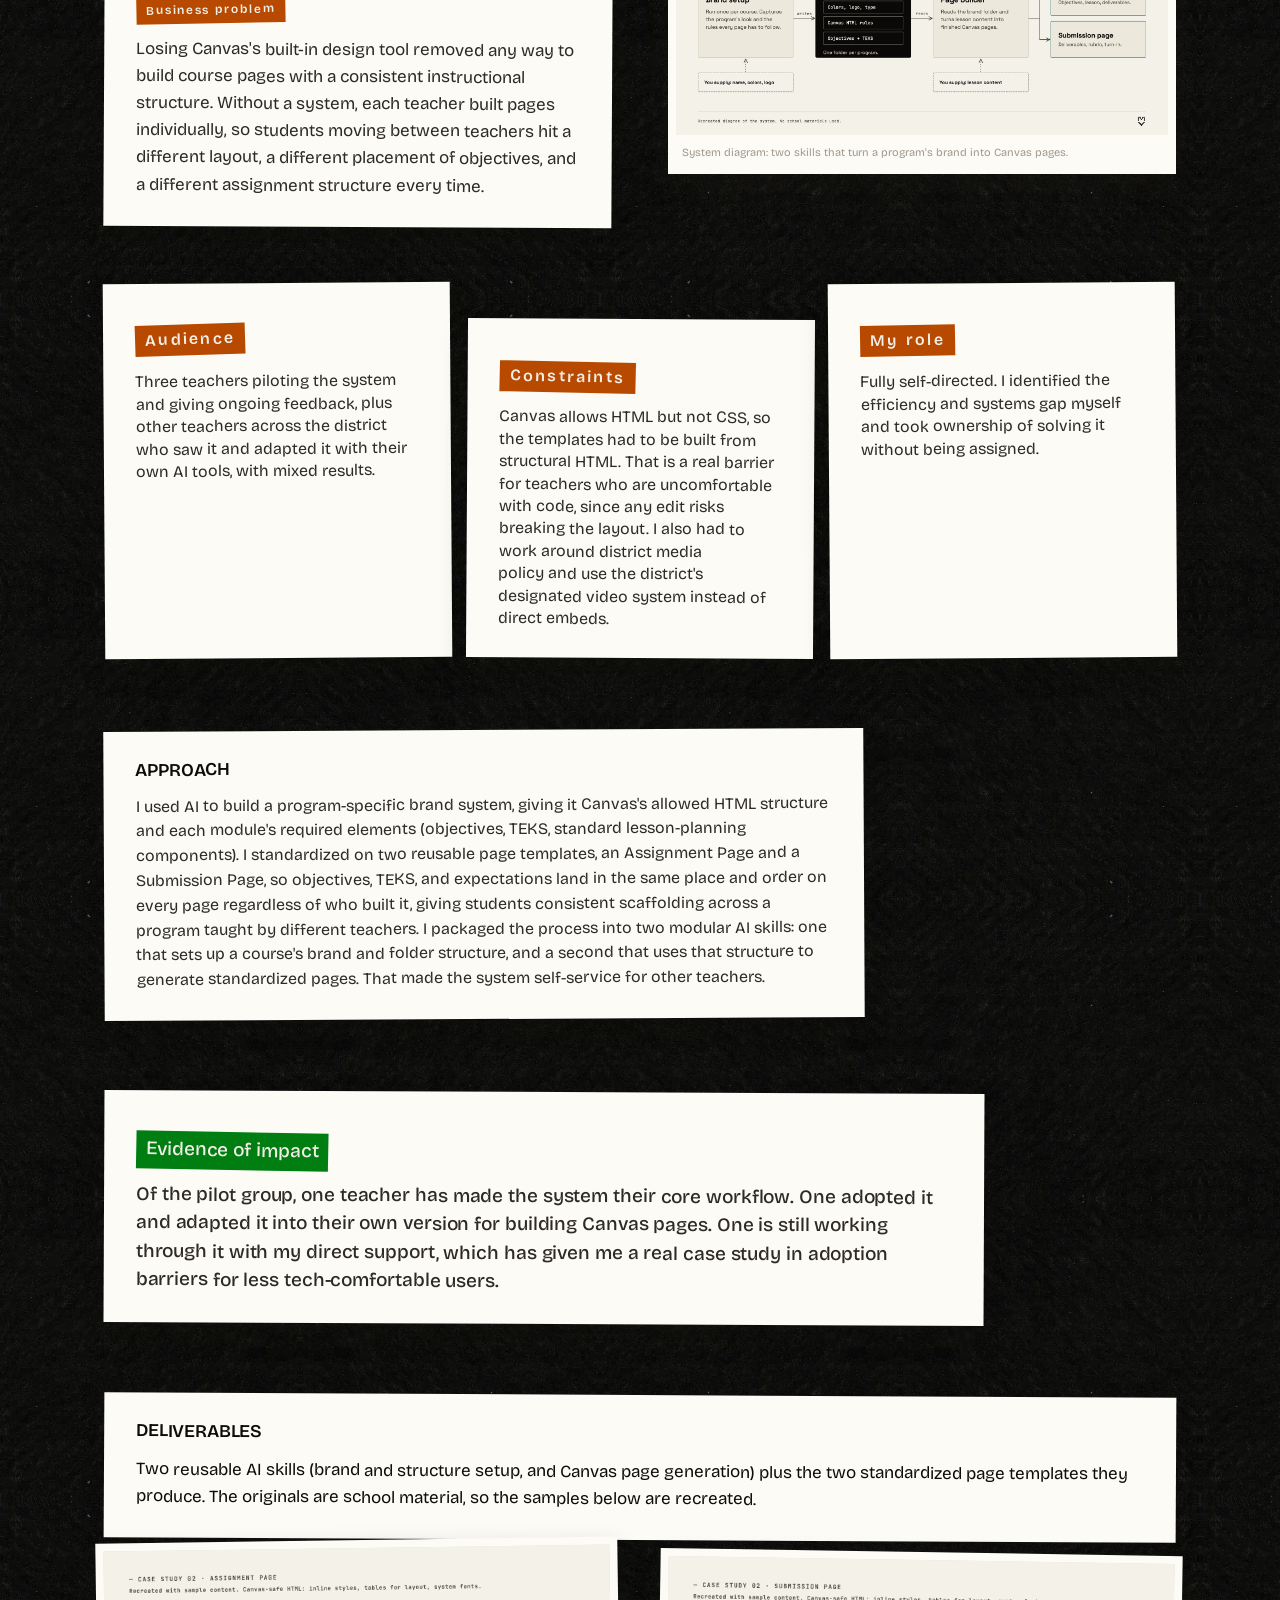
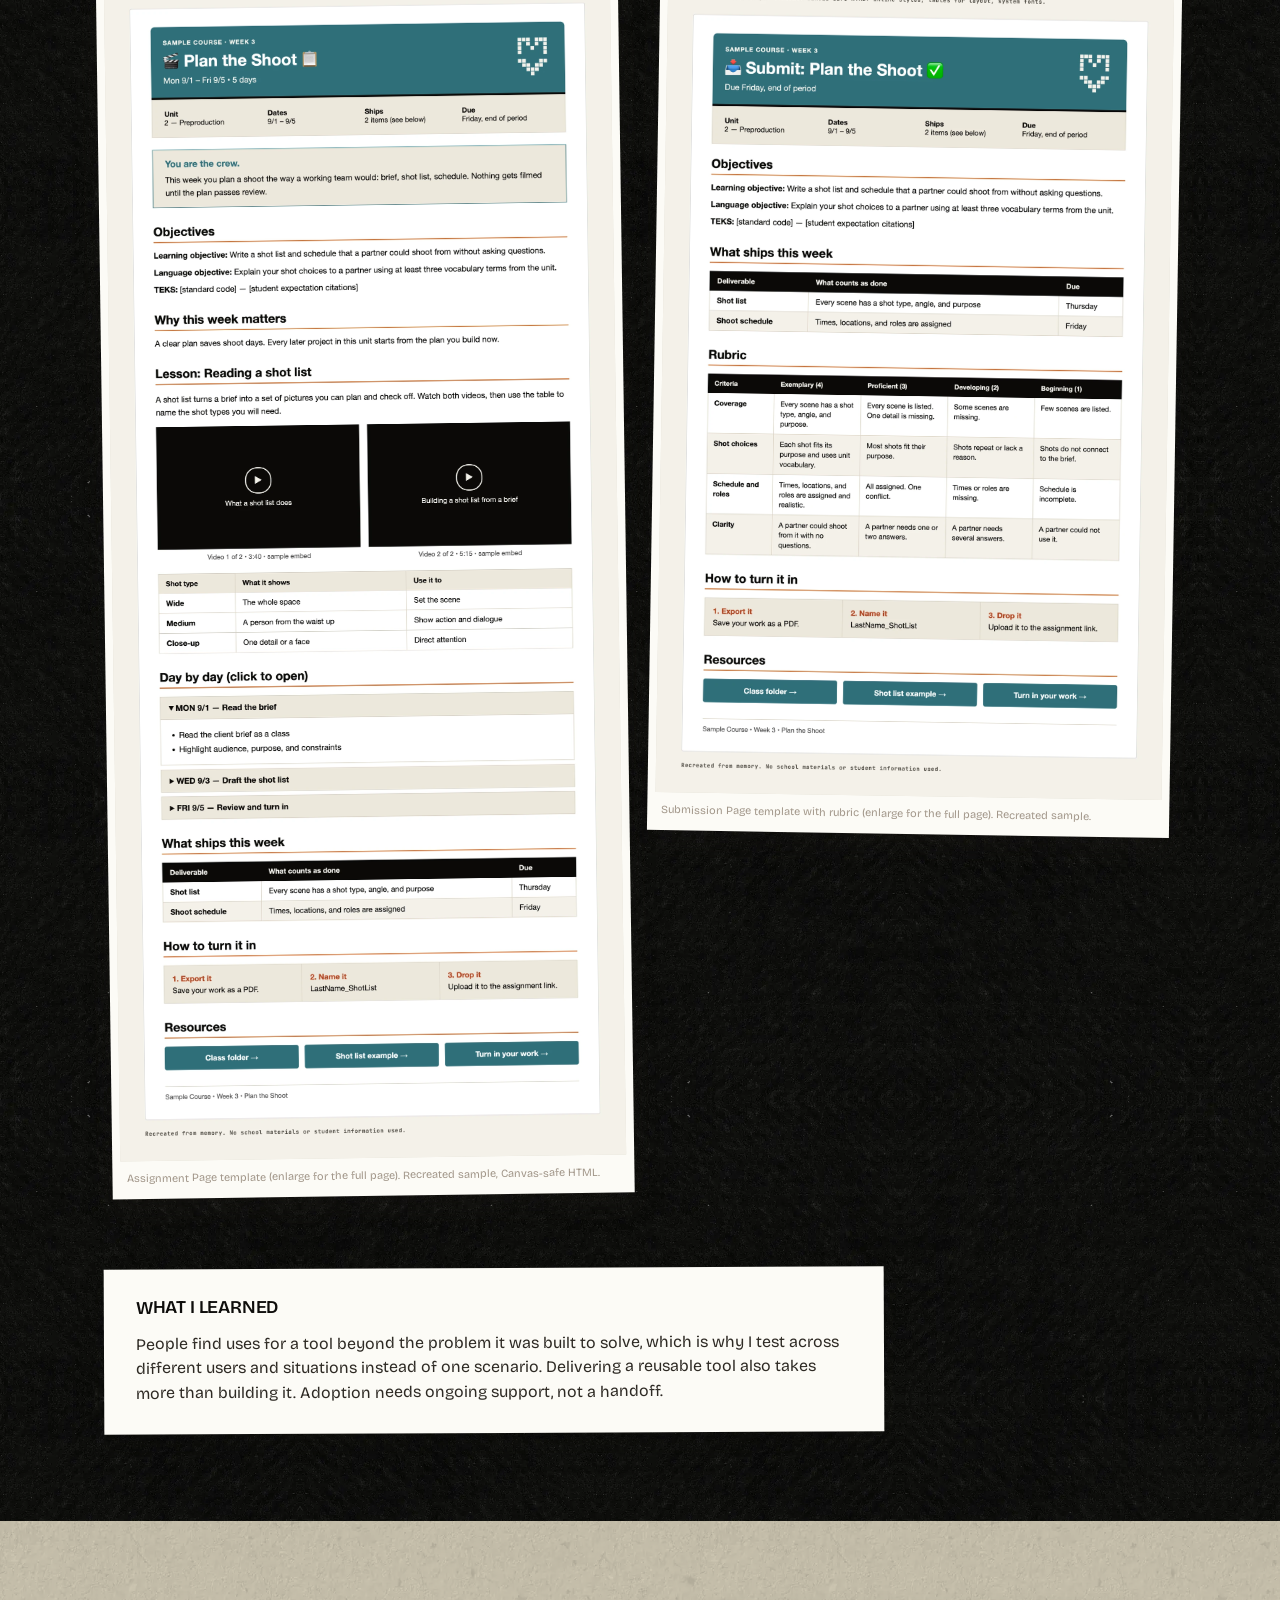
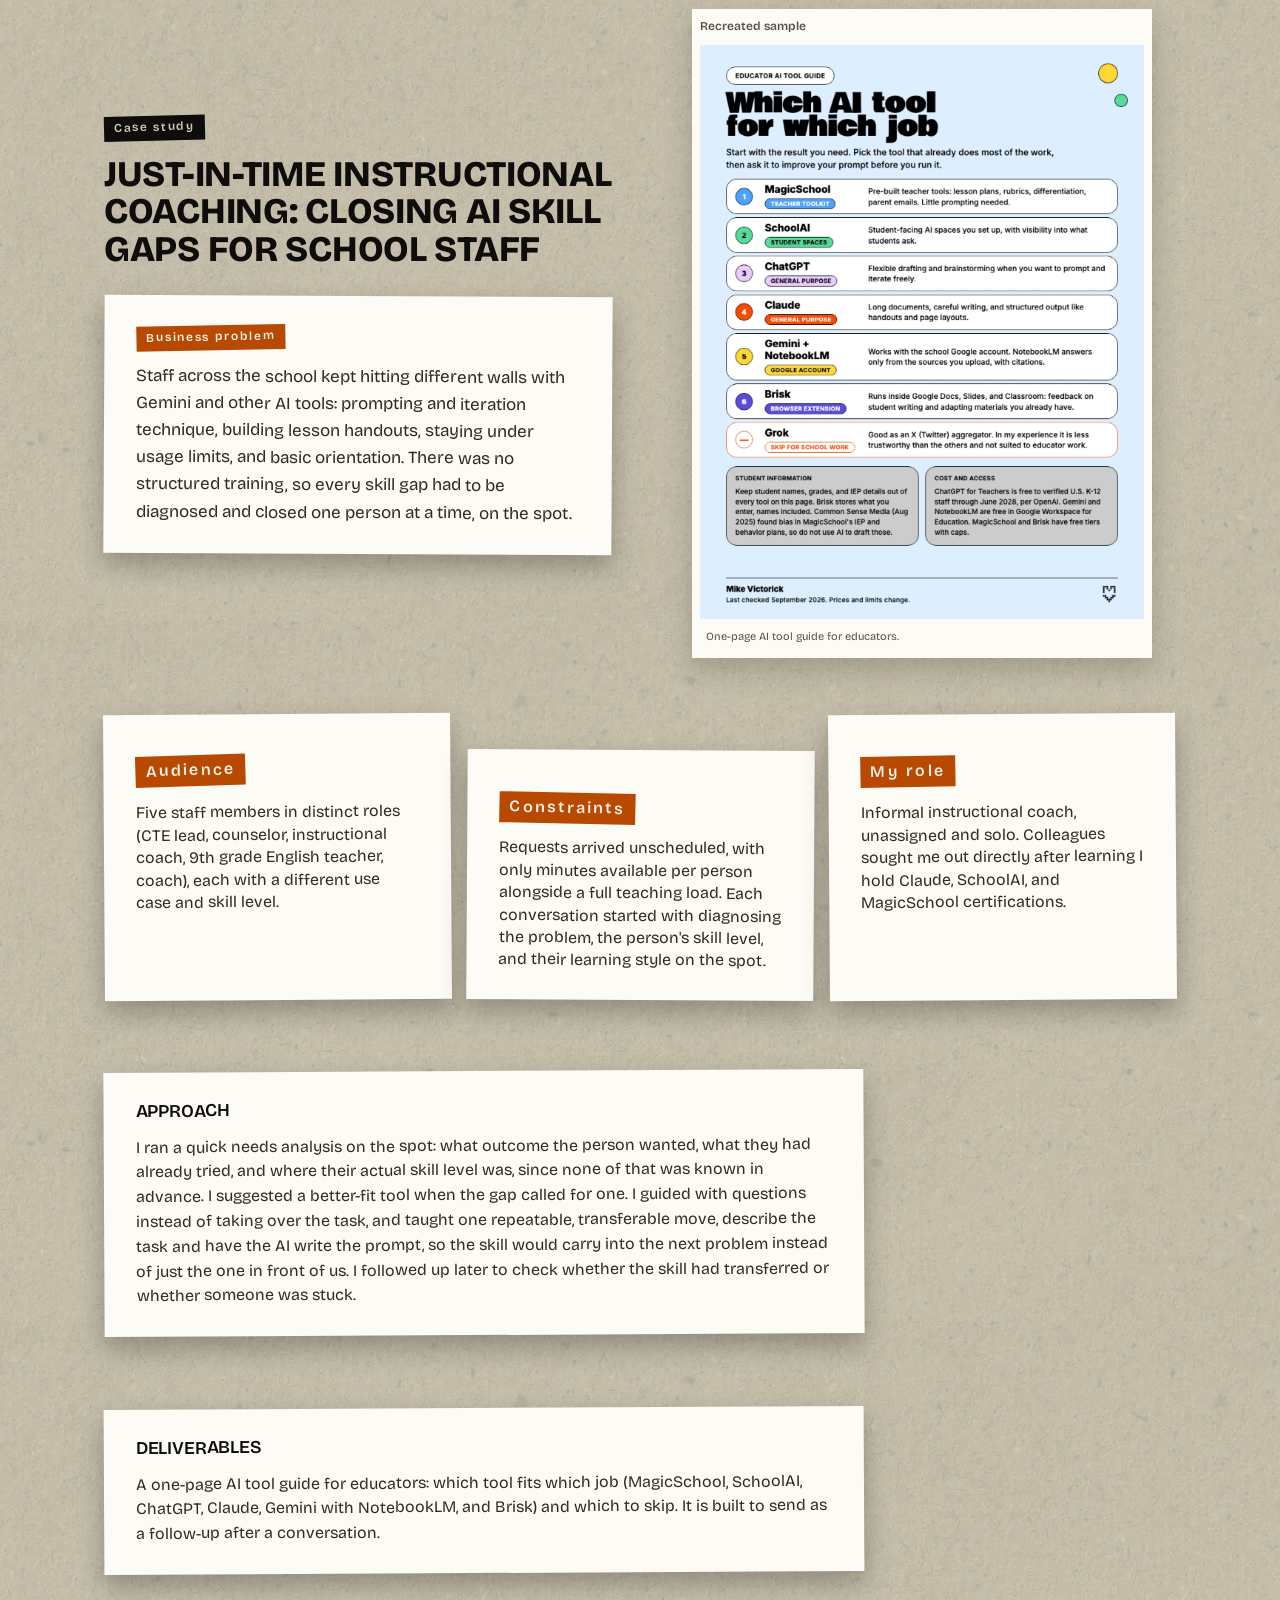
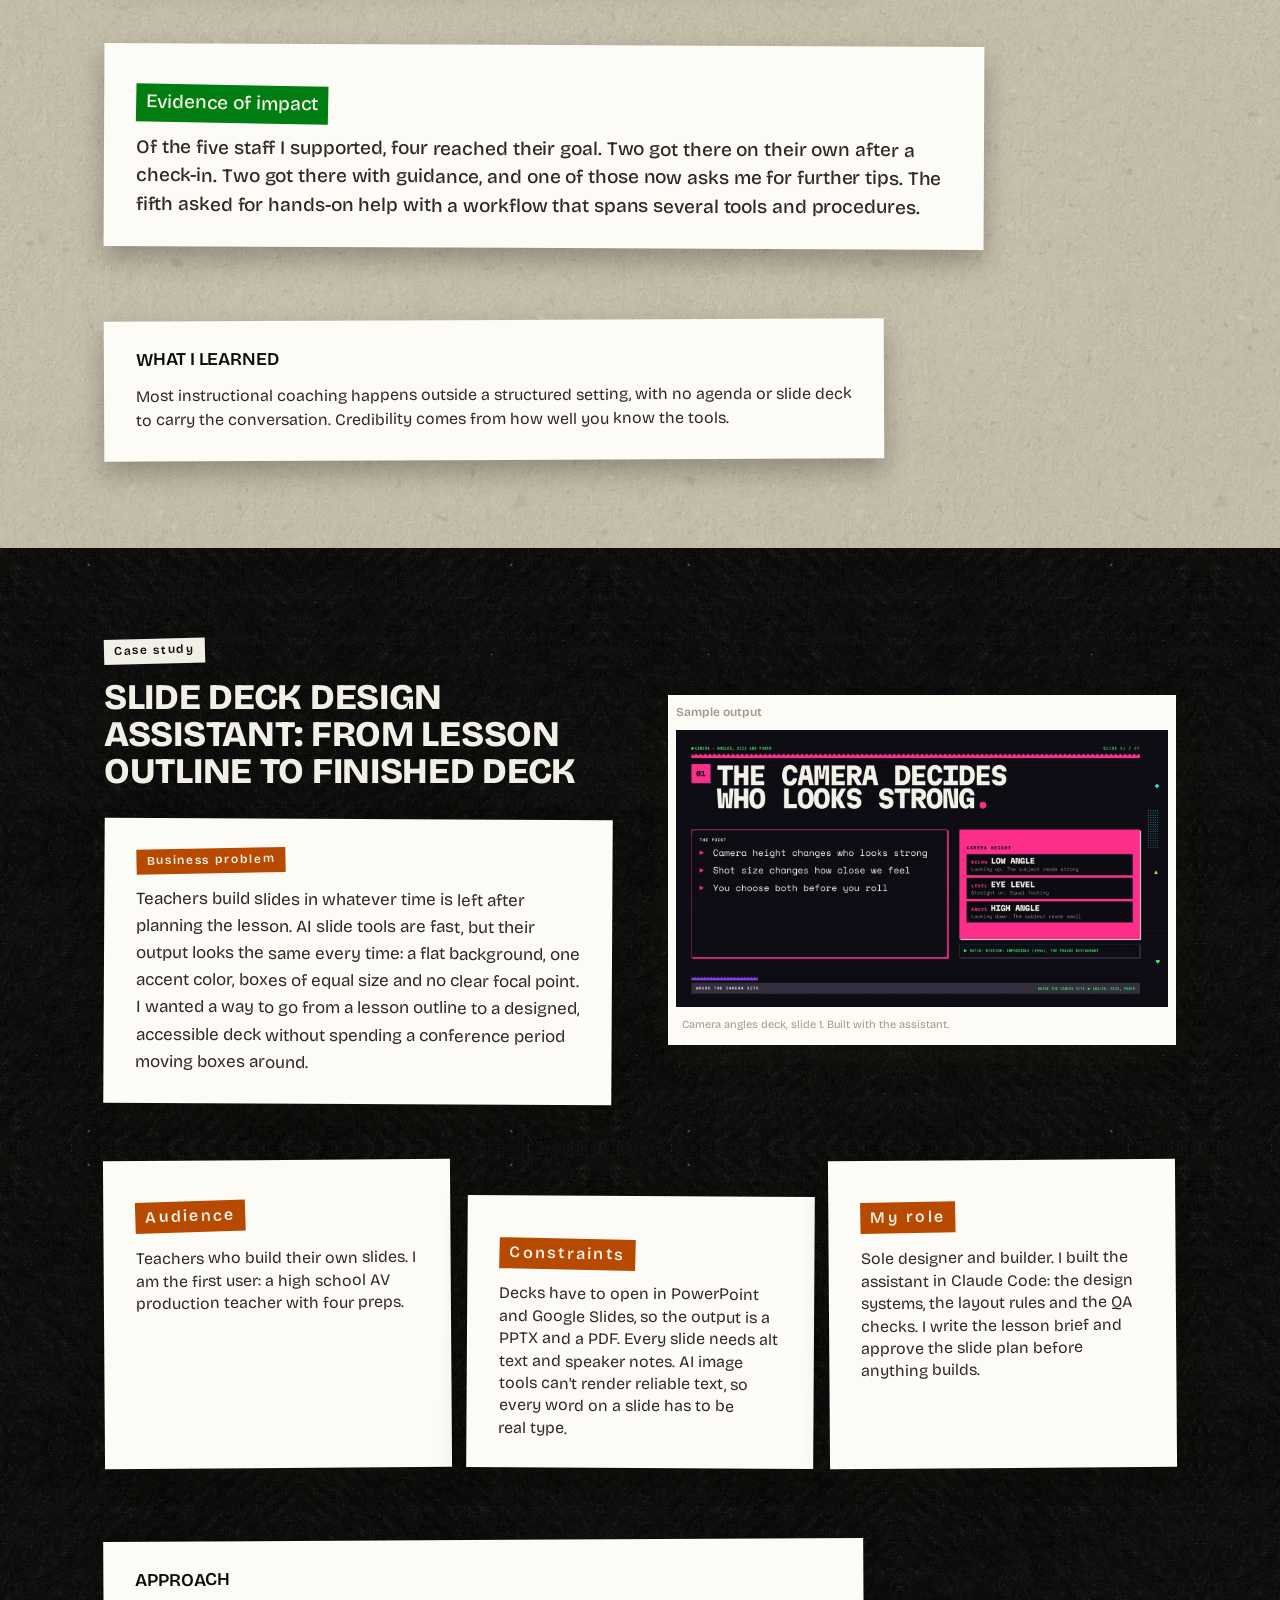
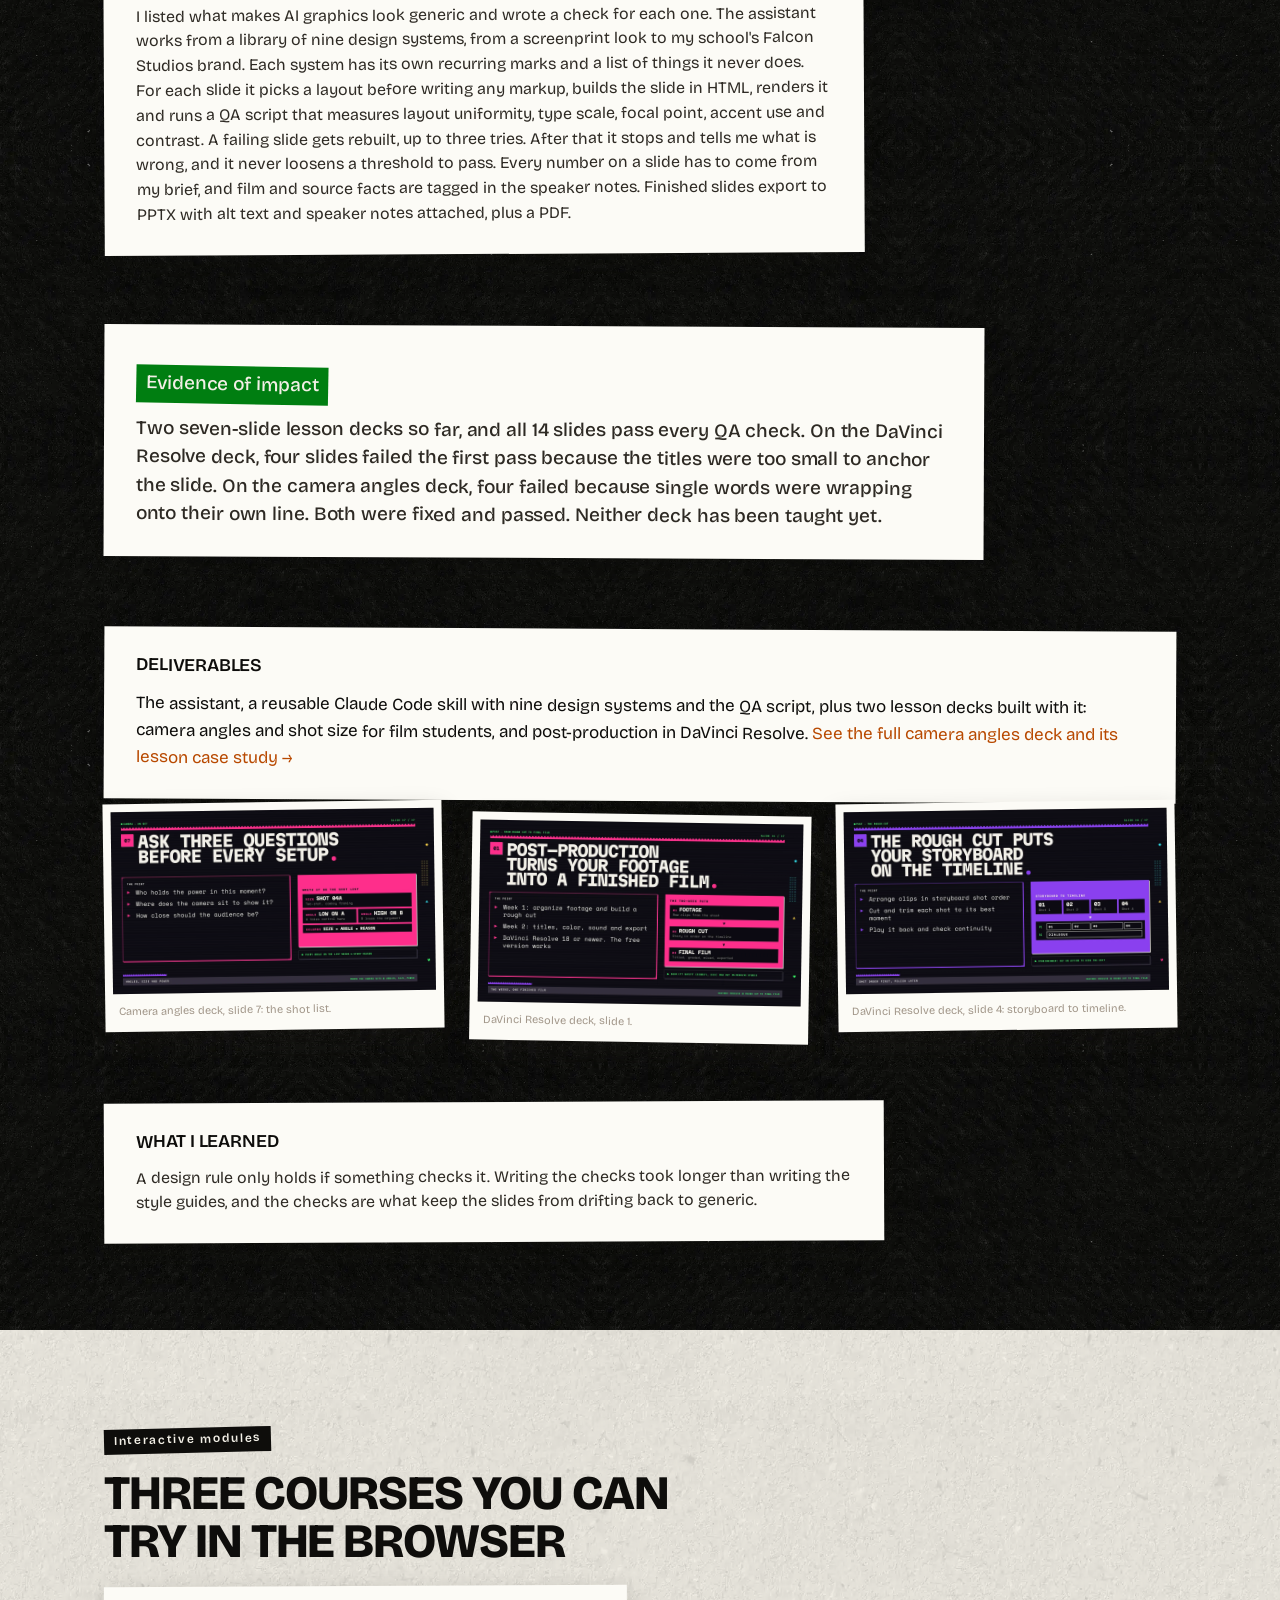
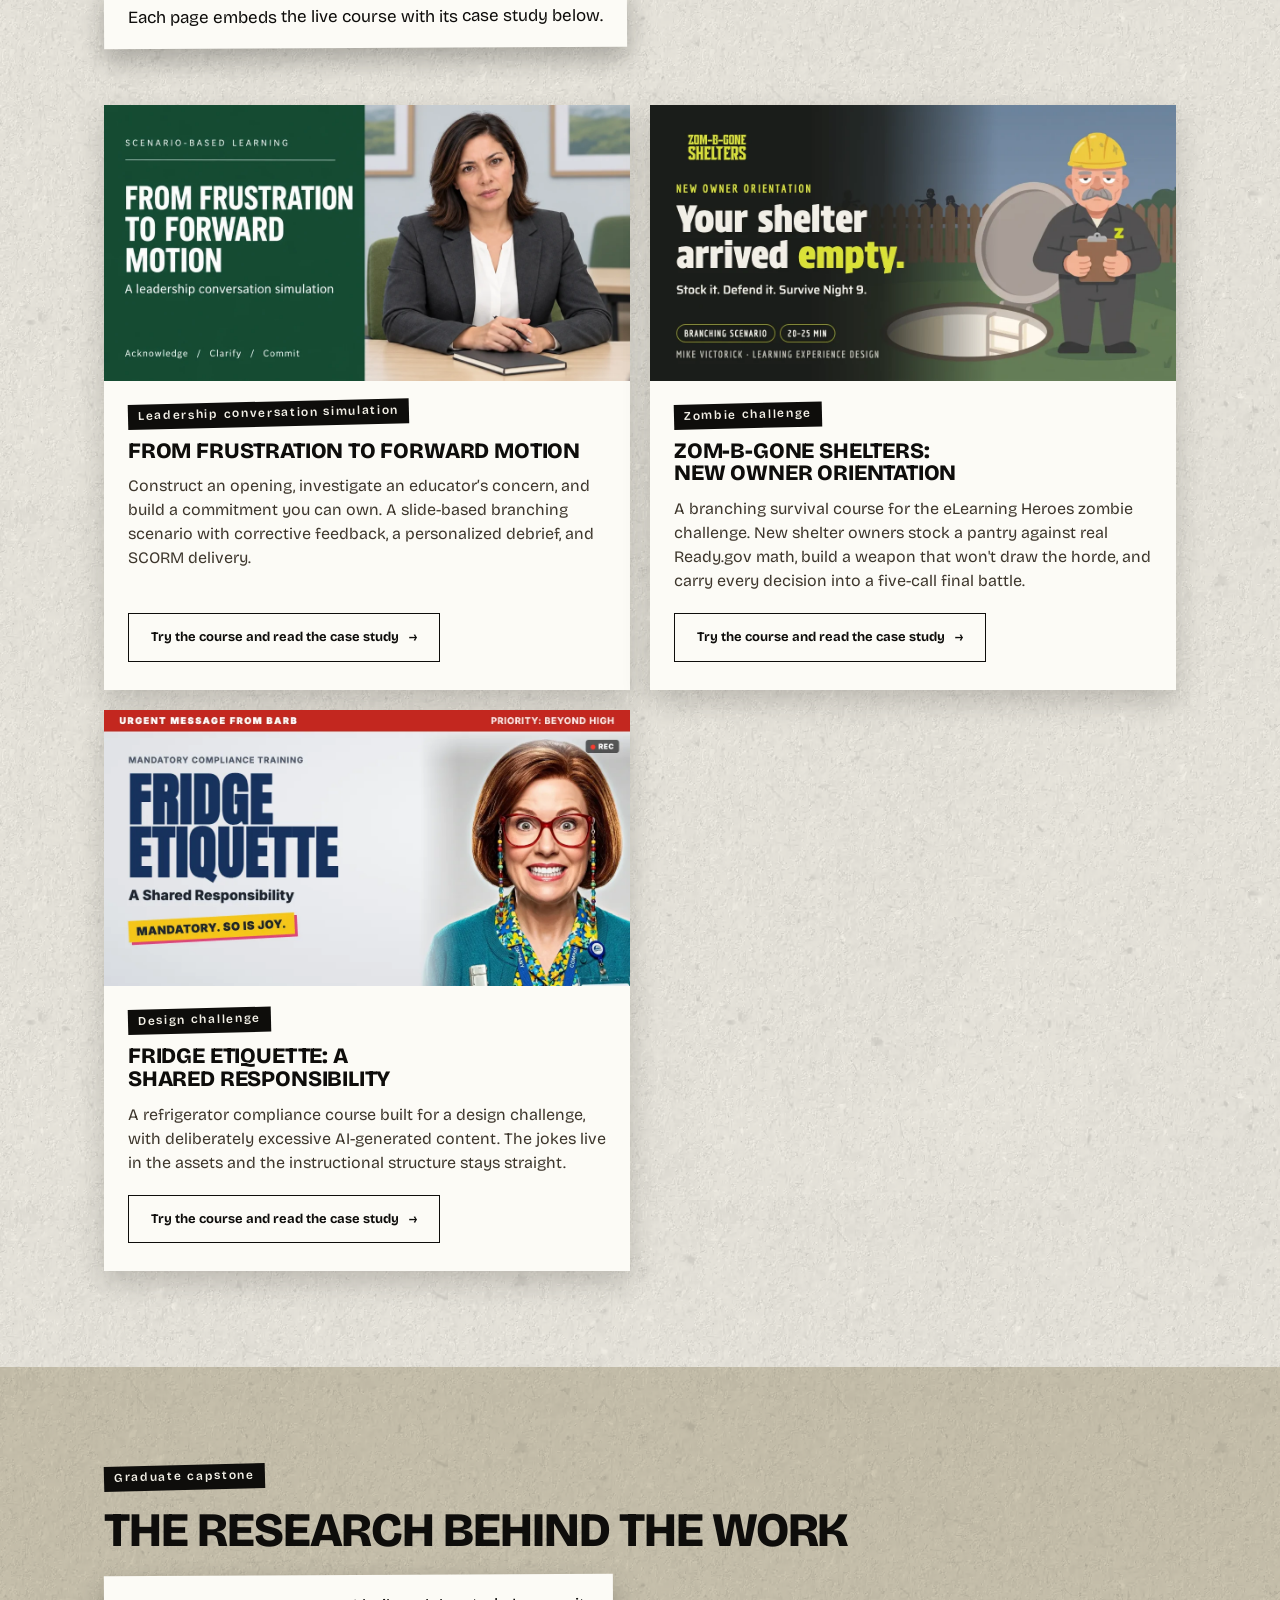
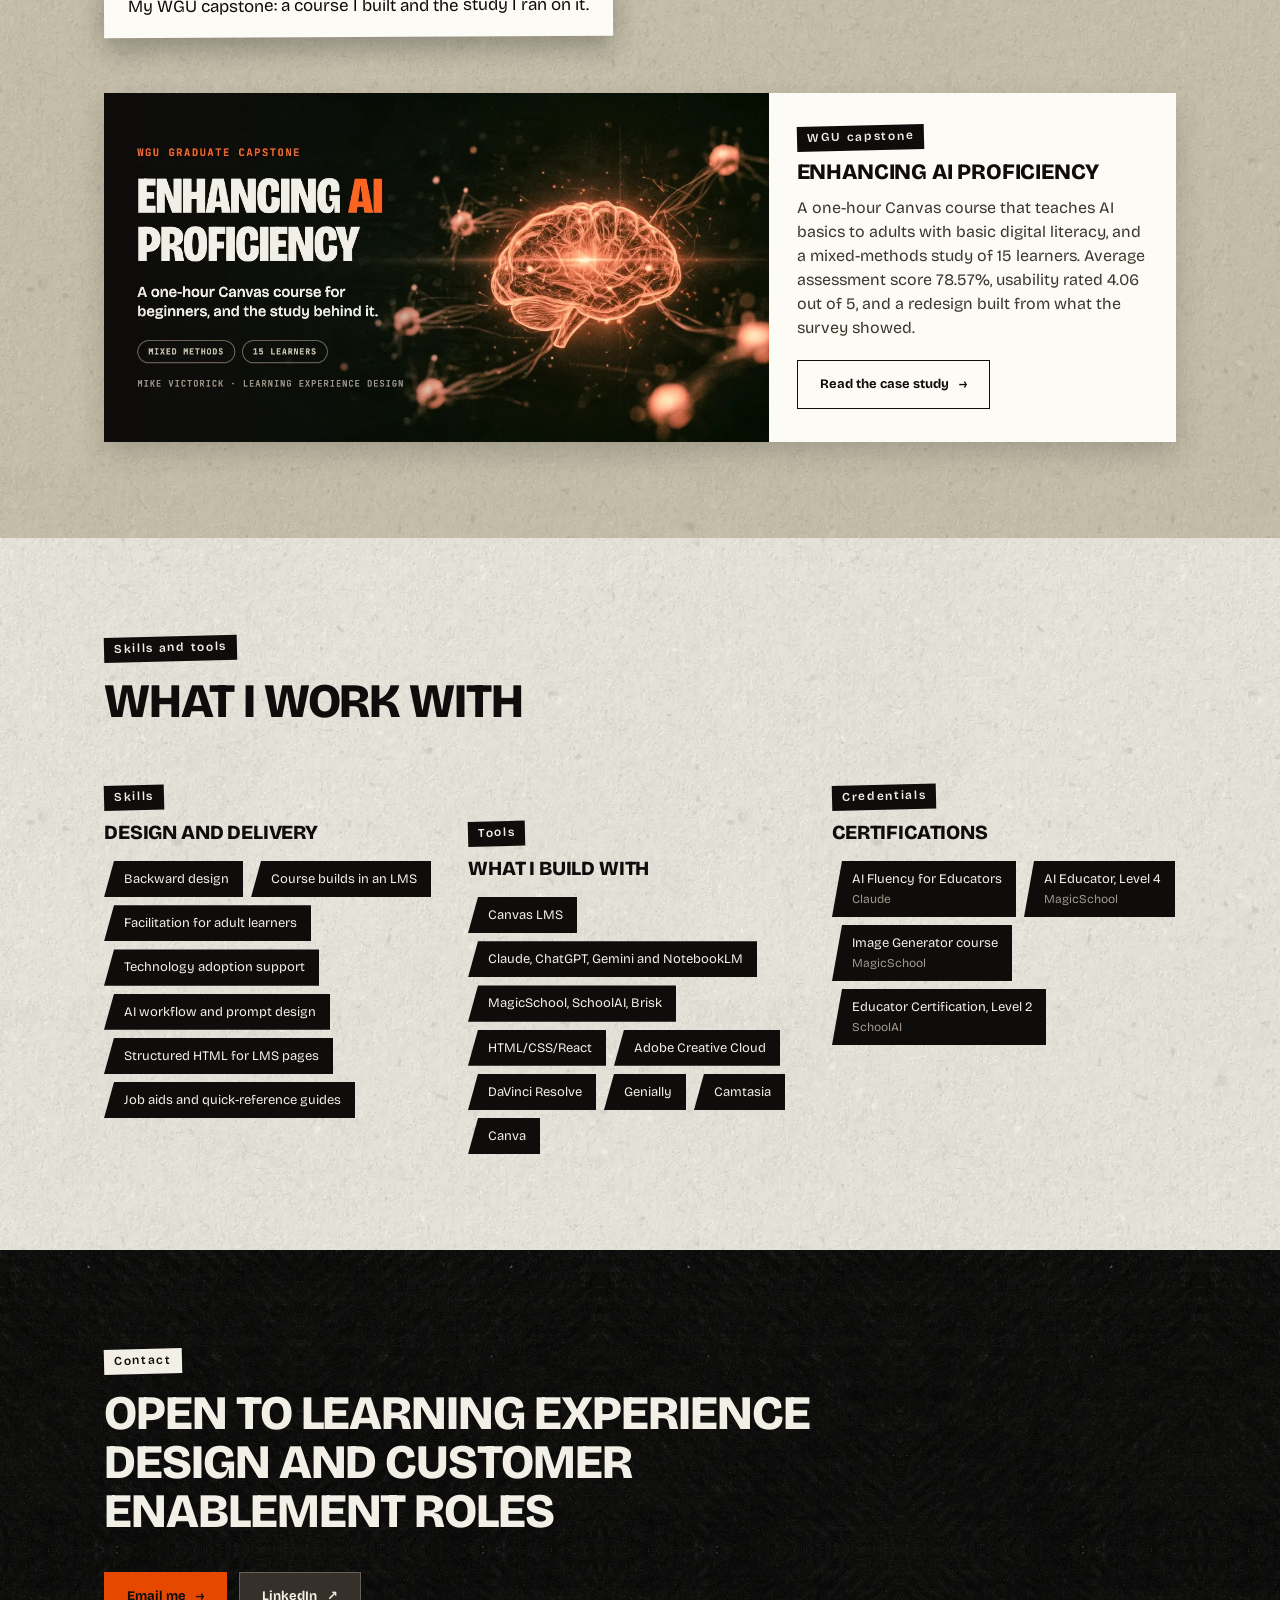
==== commit 27f0383b: "Add Slide Deck Design Assistant case study and camera angles deck page Co-Authored-By: Claude Opus 5" ====
--- a/index.html
+++ b/index.html
@@ -568,6 +568,7 @@
         <a href="#cs1" data-cs="cs1">Adoption</a>
         <a href="#cs2" data-cs="cs2">LMS</a>
         <a href="#cs3" data-cs="cs3">Coaching</a>
+        <a href="#cs4" data-cs="cs4">Deck assistant</a>
         <a href="#modules" data-cs="modules">Interactive modules</a>
         <a href="#capstone" data-cs="capstone">Graduate capstone</a>
       </nav>
@@ -735,6 +736,65 @@
         <div class="learned">
           <h4 style="margin-bottom: 14px;">What I learned</h4>
           <p>Most instructional coaching happens outside a structured setting, with no agenda or slide deck to carry the conversation. Credibility comes from how well you know the tools.</p>
+        </div>
+      </article>
+
+      <!-- CASE STUDY 4 -->
+      <article class="cs" id="cs4" aria-labelledby="cs4-h">
+        <div class="cs-head">
+          <div>
+            <p class="eyebrow">Case study</p>
+            <h3 id="cs4-h">Slide Deck Design Assistant: From Lesson Outline to Finished Deck</h3>
+            <div class="slab"><p class="label">Business problem</p>
+            <p class="lead">Teachers build slides in whatever time is left after planning the lesson. AI slide tools are fast, but their output looks the same every time: a flat background, one accent color, boxes of equal size and no clear focal point. I wanted a way to go from a lesson outline to a designed, accessible deck without spending a conference period moving boxes around.</p></div>
+          </div>
+          <figure class="frame">
+            <div class="bar"><i></i><i></i><i></i><span>Sample output</span></div>
+            <a class="zoom" href="images/ca-s01.webp" target="_blank" rel="noopener"><img src="images/ca-s01.webp" width="1400" height="788" decoding="async" alt="Slide 1 of the camera angles deck: The camera decides who looks strong. Three stacked boxes for low angle, eye level and high angle."><span class="hint">Enlarge</span></a>
+            <figcaption>Camera angles deck, slide 1. Built with the assistant.</figcaption>
+          </figure>
+        </div>
+
+        <div class="facts">
+          <div class="fact"><p class="label">Audience</p><p>Teachers who build their own slides. I am the first user: a high school AV production teacher with four preps.</p></div>
+          <div class="fact"><p class="label">Constraints</p><p>Decks have to open in PowerPoint and Google Slides, so the output is a PPTX and a PDF. Every slide needs alt text and speaker notes. AI image tools can't render reliable text, so every word on a slide has to be real type.</p></div>
+          <div class="fact"><p class="label">My role</p><p>Sole designer and builder. I built the assistant in Claude Code: the design systems, the layout rules and the QA checks. I write the lesson brief and approve the slide plan before anything builds.</p></div>
+        </div>
+
+        <div class="story solo-col">
+          <div>
+            <h4>Approach</h4>
+            <p>I listed what makes AI graphics look generic and wrote a check for each one. The assistant works from a library of nine design systems, from a screenprint look to my school's Falcon Studios brand. Each system has its own recurring marks and a list of things it never does. For each slide it picks a layout before writing any markup, builds the slide in HTML, renders it and runs a QA script that measures layout uniformity, type scale, focal point, accent use and contrast. A failing slide gets rebuilt, up to three tries. After that it stops and tells me what is wrong, and it never loosens a threshold to pass. Every number on a slide has to come from my brief, and film and source facts are tagged in the speaker notes. Finished slides export to PPTX with alt text and speaker notes attached, plus a PDF.</p>
+          </div>
+        </div>
+
+        <div class="callout">
+          <p class="label">Evidence of impact</p>
+          <p>Two seven-slide lesson decks so far, and all 14 slides pass every QA check. On the DaVinci Resolve deck, four slides failed the first pass because the titles were too small to anchor the slide. On the camera angles deck, four failed because single words were wrapping onto their own line. Both were fixed and passed. Neither deck has been taught yet.</p>
+        </div>
+
+        <div class="gallery-wrap">
+          <div class="slab"><h4 style="margin-bottom: 14px;">Deliverables</h4>
+          <p>The assistant, a reusable Claude Code skill with nine design systems and the QA script, plus two lesson decks built with it: camera angles and shot size for film students, and post-production in DaVinci Resolve. <a href="camera-angles.html">See the full camera angles deck and its lesson case study <span class="arrow" aria-hidden="true">&rarr;</span></a></p></div>
+          <div class="gallery">
+            <figure class="frame crop">
+              <a class="zoom" href="images/ca-s07.webp" target="_blank" rel="noopener"><img src="images/ca-s07.webp" width="1400" height="788" loading="lazy" decoding="async" alt="Slide 7 of the camera angles deck: Ask three questions before every setup, with a sample shot list entry for size, angle and reason."><span class="hint">Enlarge</span></a>
+              <figcaption>Camera angles deck, slide 7: the shot list.</figcaption>
+            </figure>
+            <figure class="frame crop">
+              <a class="zoom" href="images/rp-s01.webp" target="_blank" rel="noopener"><img src="images/rp-s01.webp" width="1400" height="788" loading="lazy" decoding="async" alt="Slide 1 of the DaVinci Resolve deck: Post-production turns your footage into a finished film, with a three-step path from footage to rough cut to final film."><span class="hint">Enlarge</span></a>
+              <figcaption>DaVinci Resolve deck, slide 1.</figcaption>
+            </figure>
+            <figure class="frame crop">
+              <a class="zoom" href="images/rp-s04.webp" target="_blank" rel="noopener"><img src="images/rp-s04.webp" width="1400" height="788" loading="lazy" decoding="async" alt="Slide 4 of the DaVinci Resolve deck: The rough cut puts your storyboard on the timeline, with four storyboard frames above a timeline."><span class="hint">Enlarge</span></a>
+              <figcaption>DaVinci Resolve deck, slide 4: storyboard to timeline.</figcaption>
+            </figure>
+          </div>
+        </div>
+
+        <div class="learned">
+          <h4 style="margin-bottom: 14px;">What I learned</h4>
+          <p>A design rule only holds if something checks it. Writing the checks took longer than writing the style guides, and the checks are what keep the slides from drifting back to generic.</p>
         </div>
       </article>
 
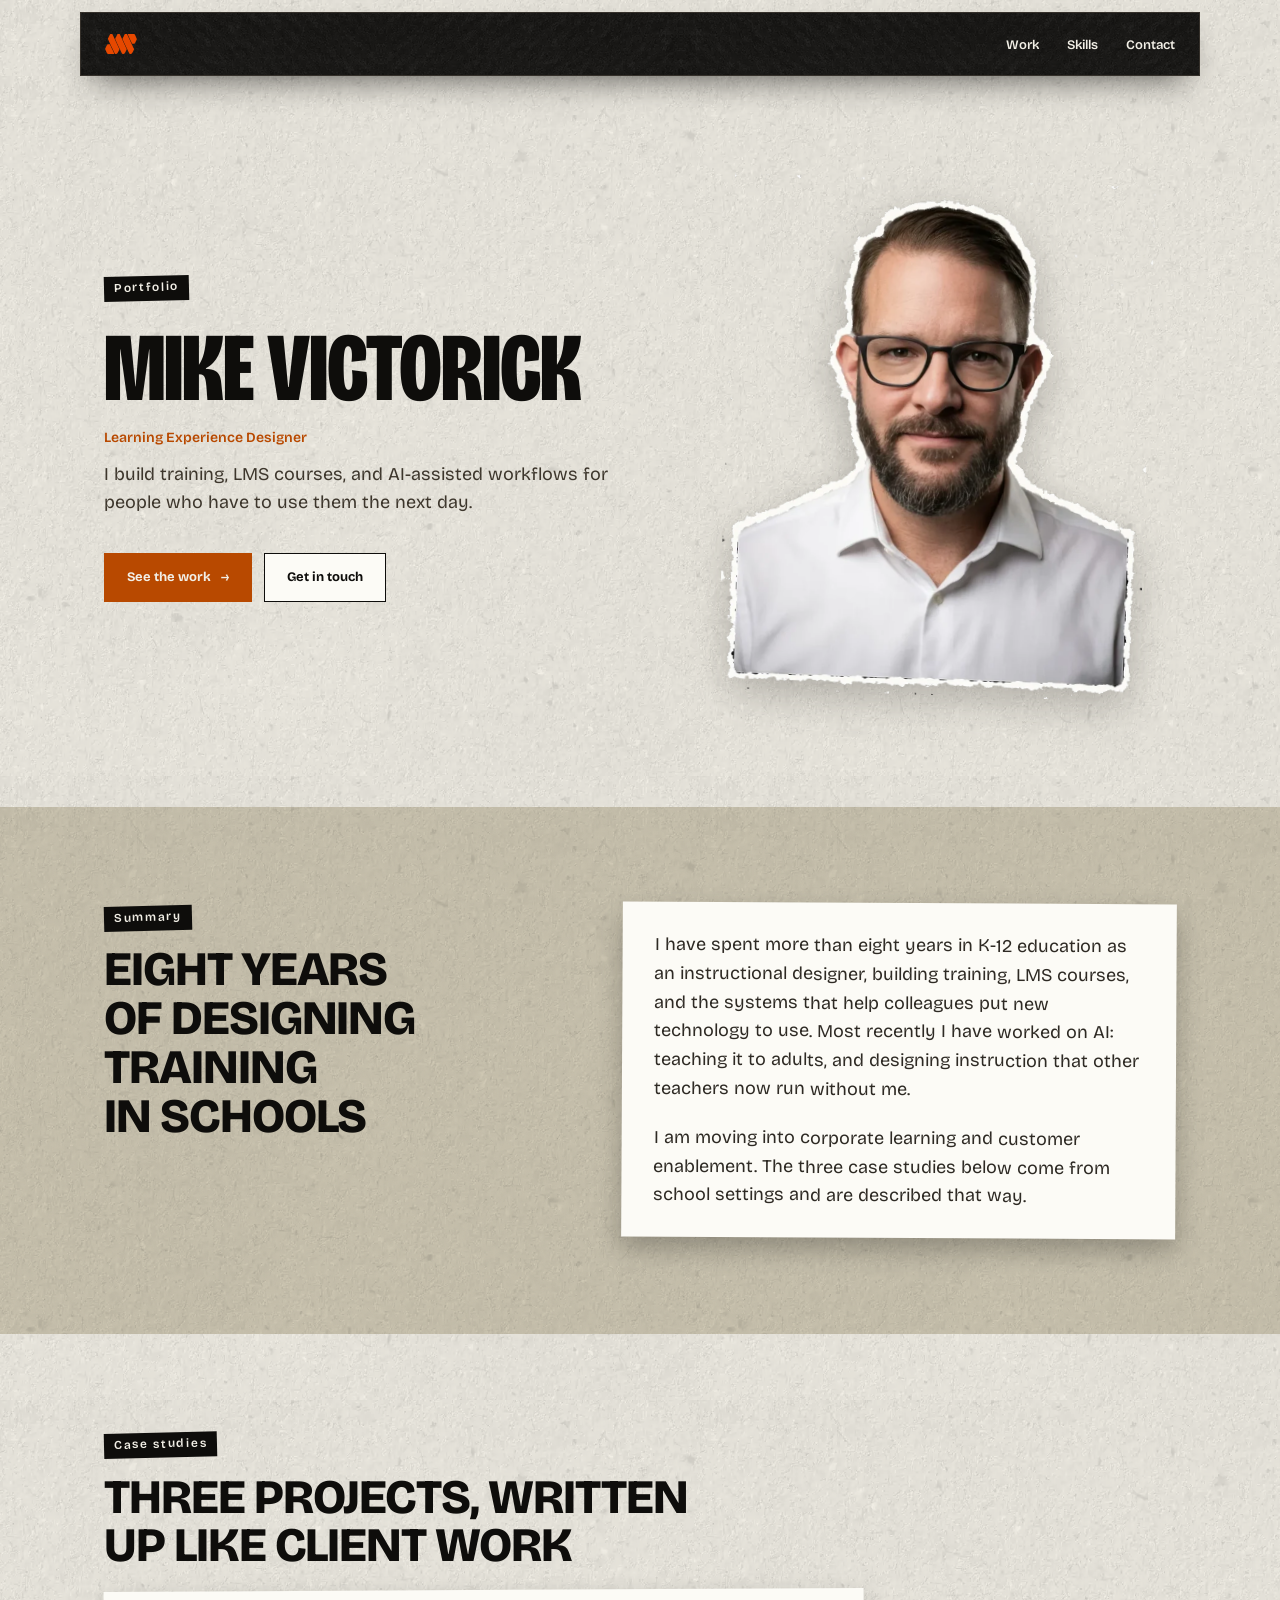
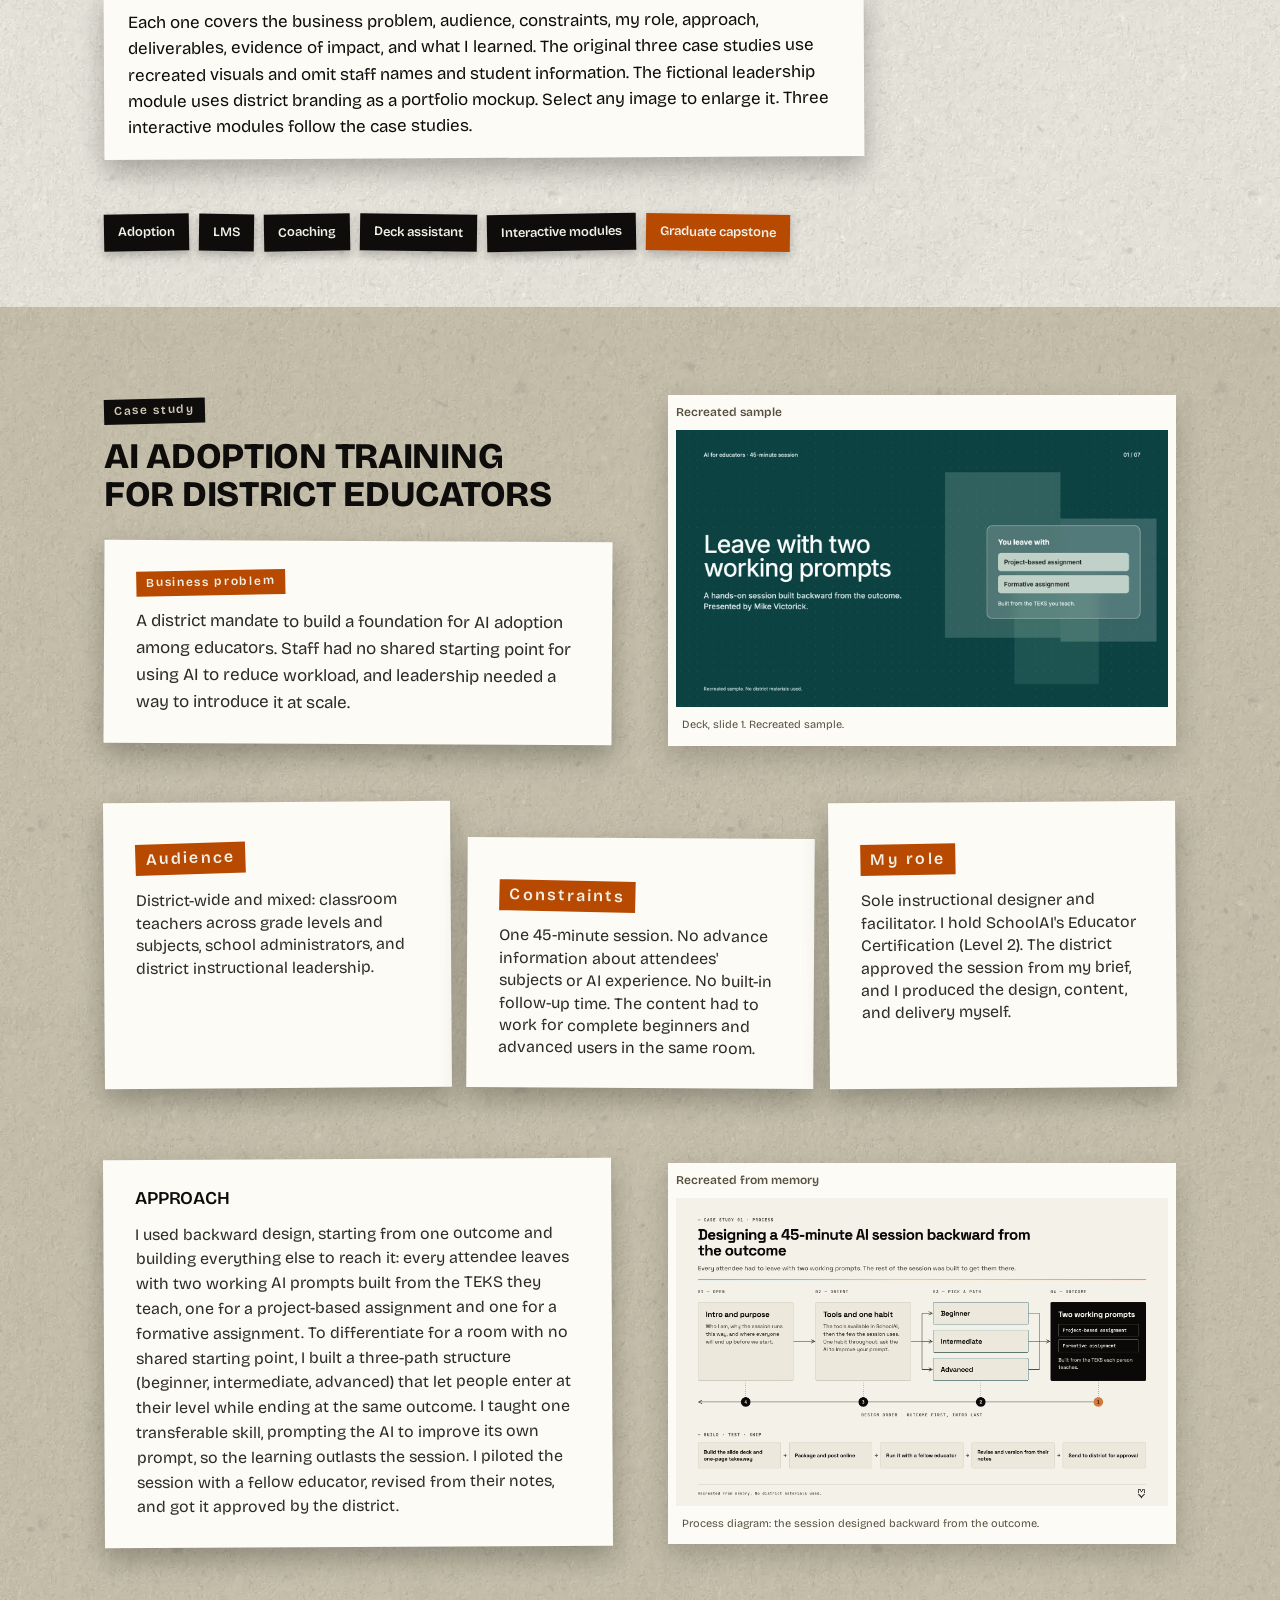
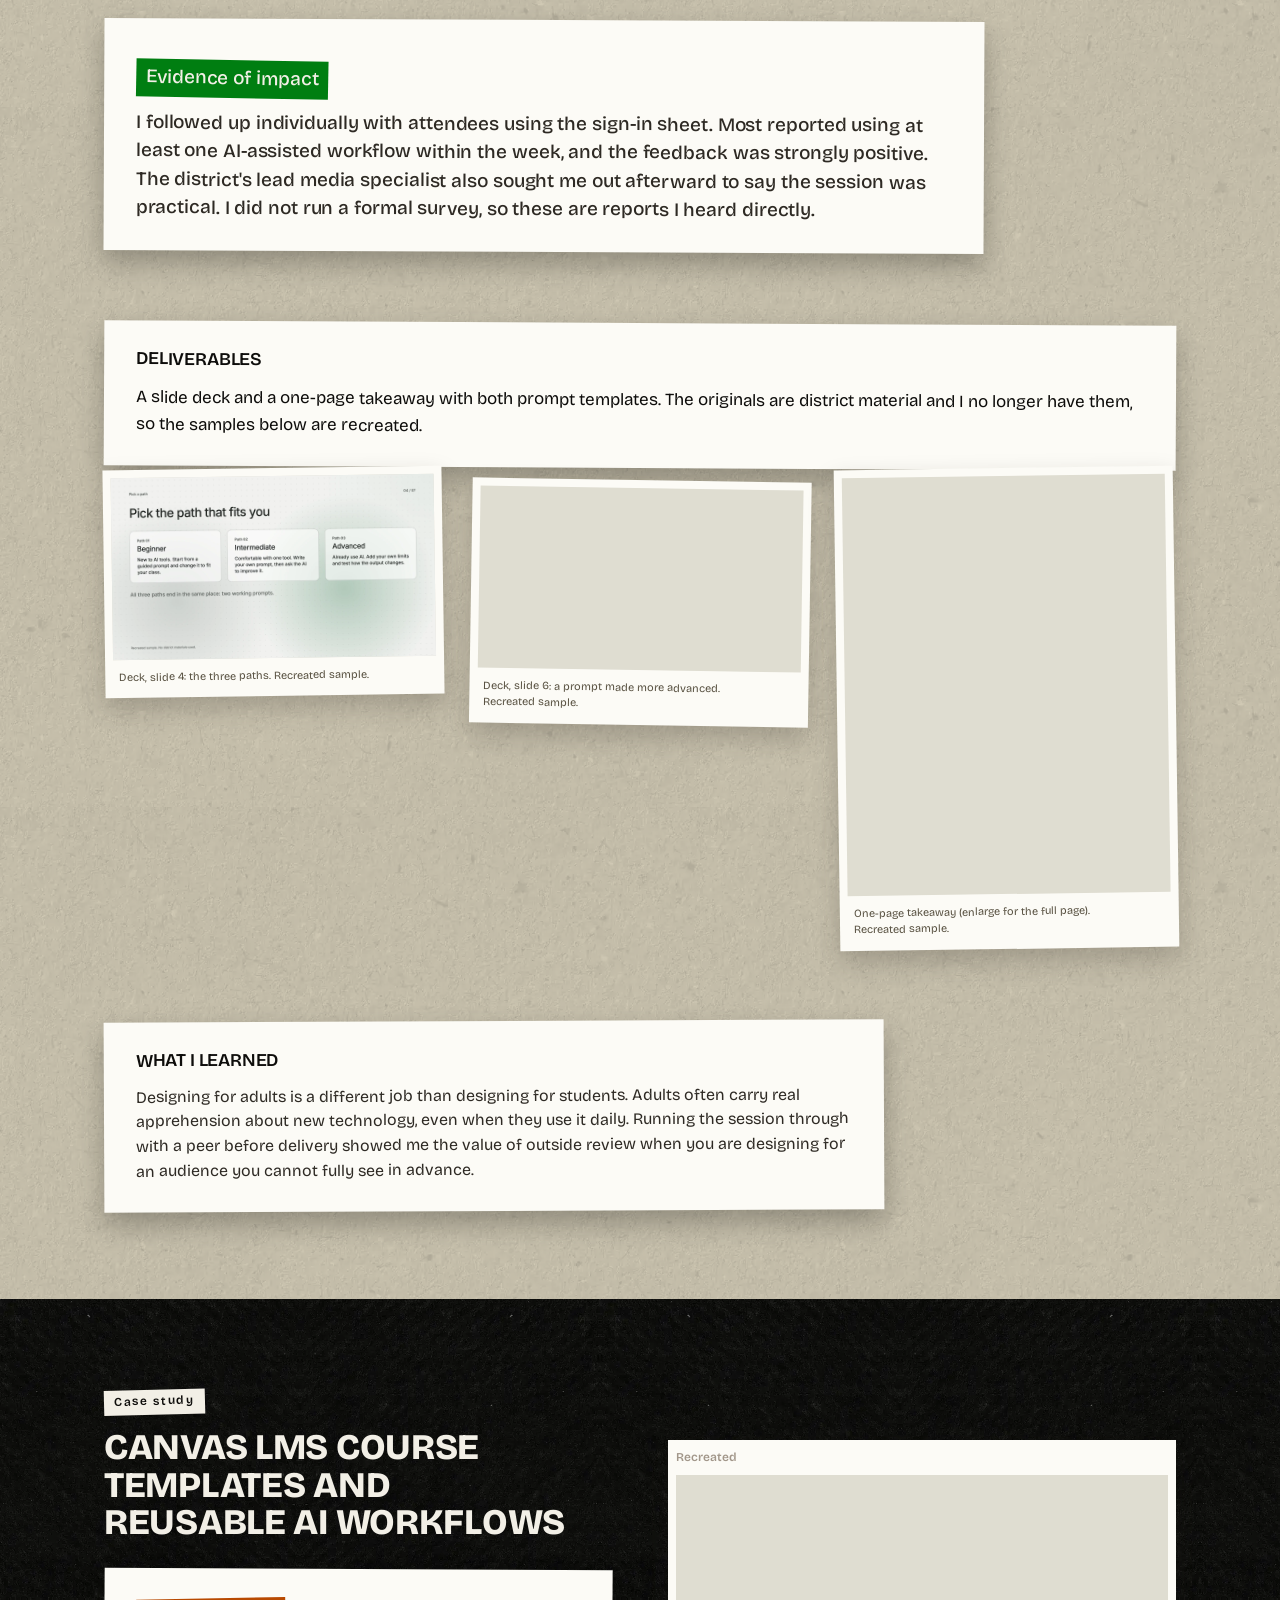
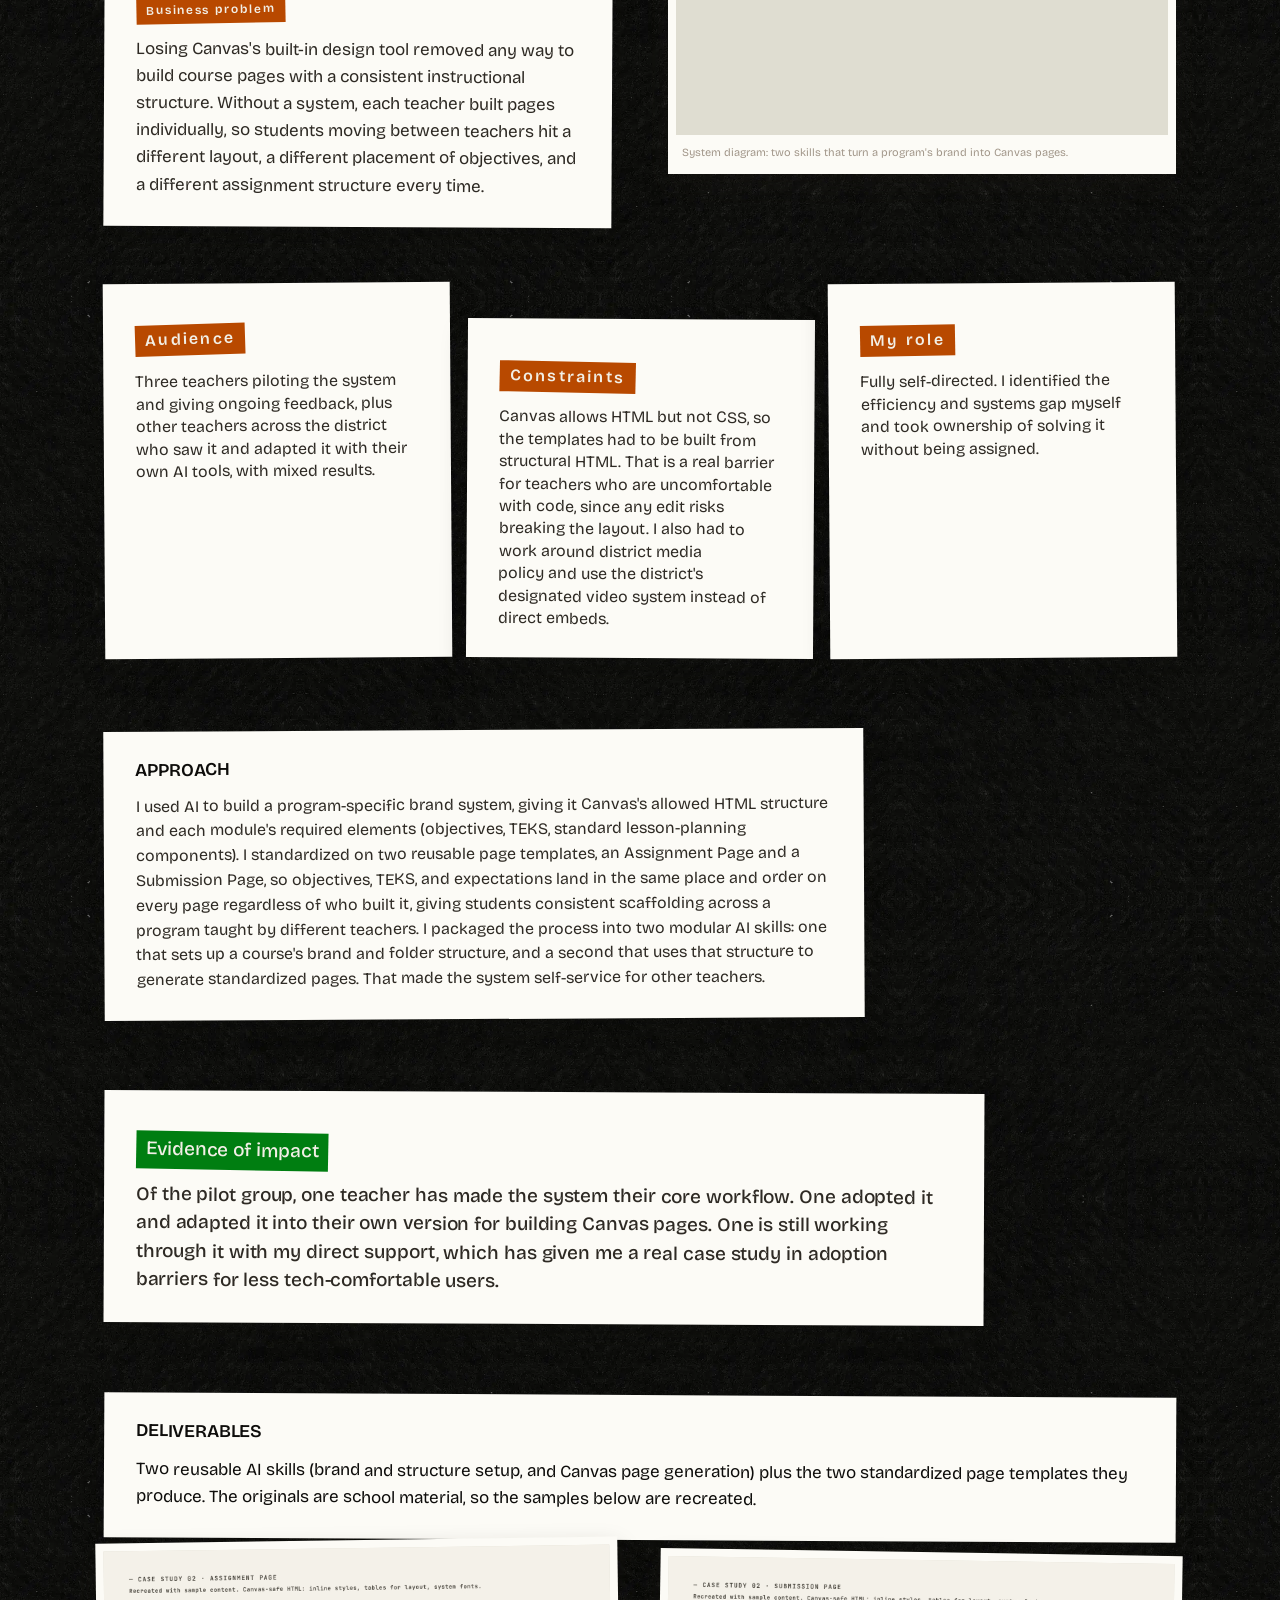
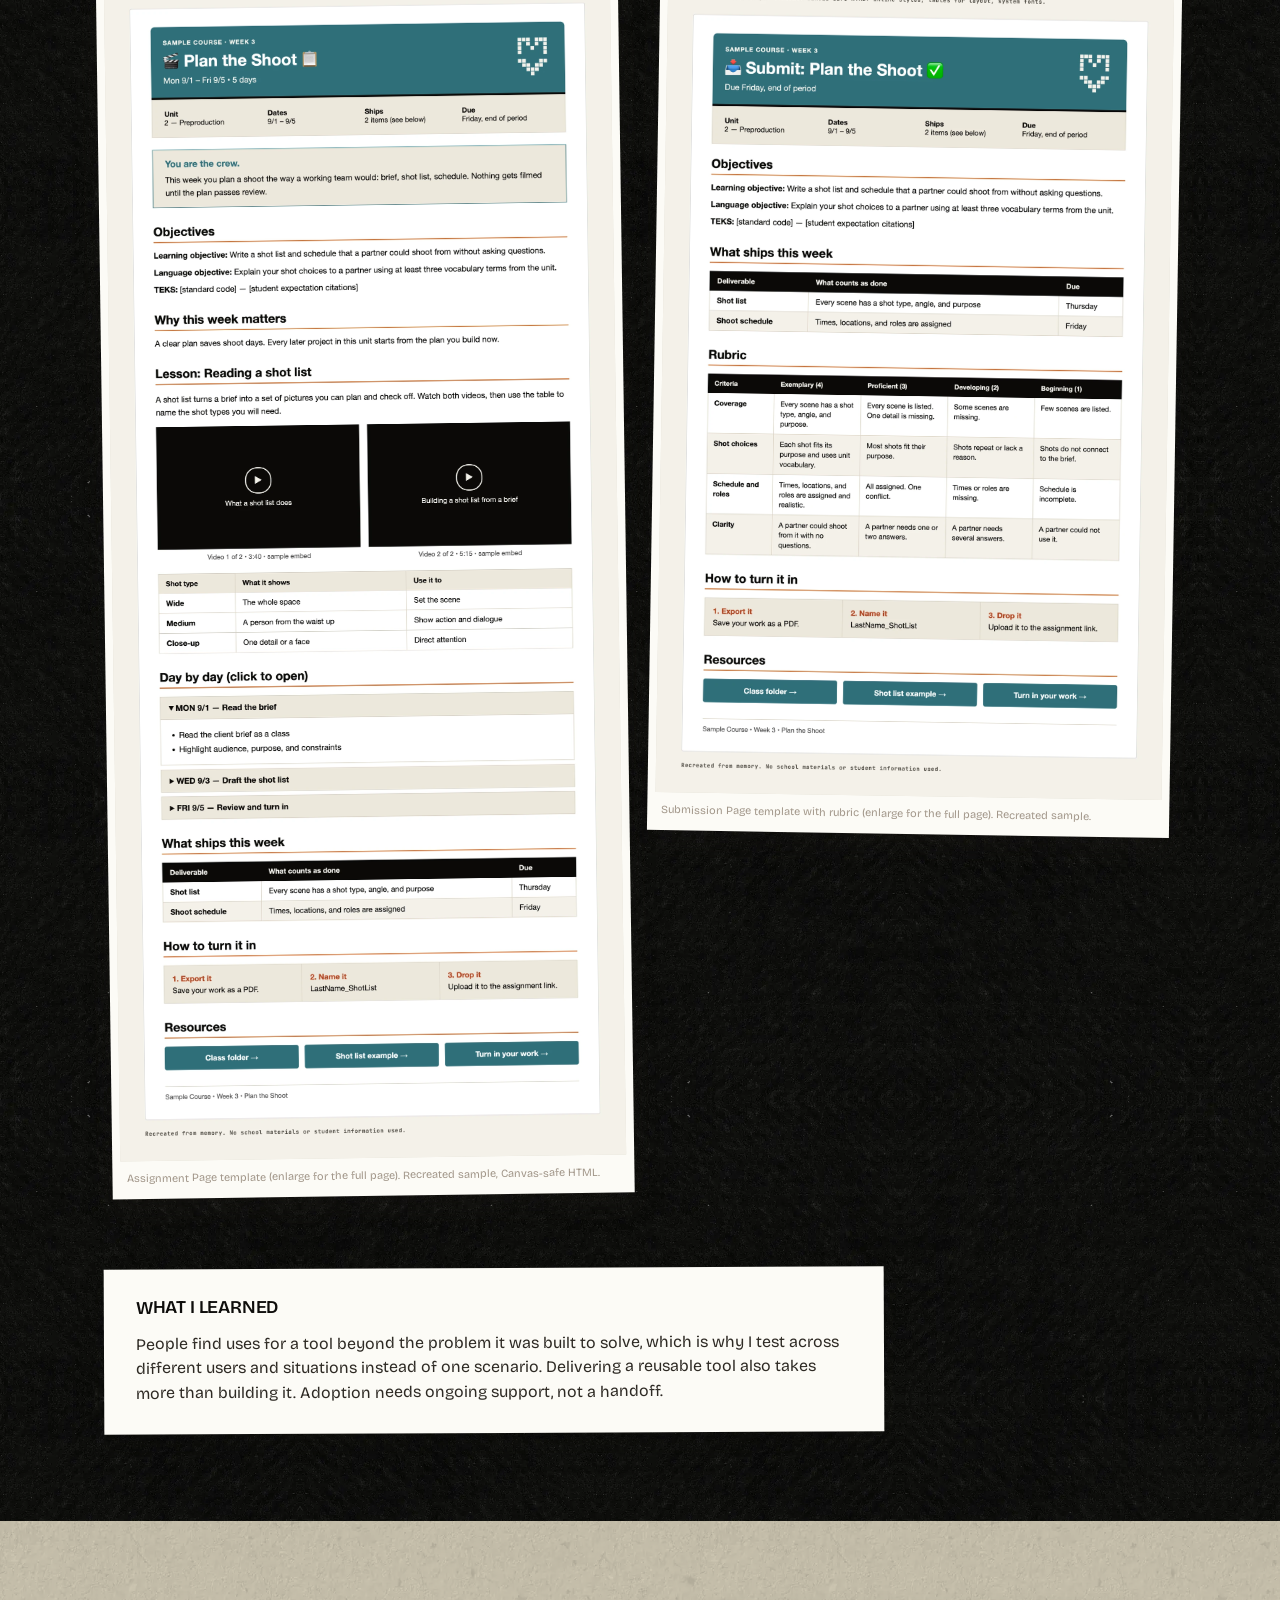
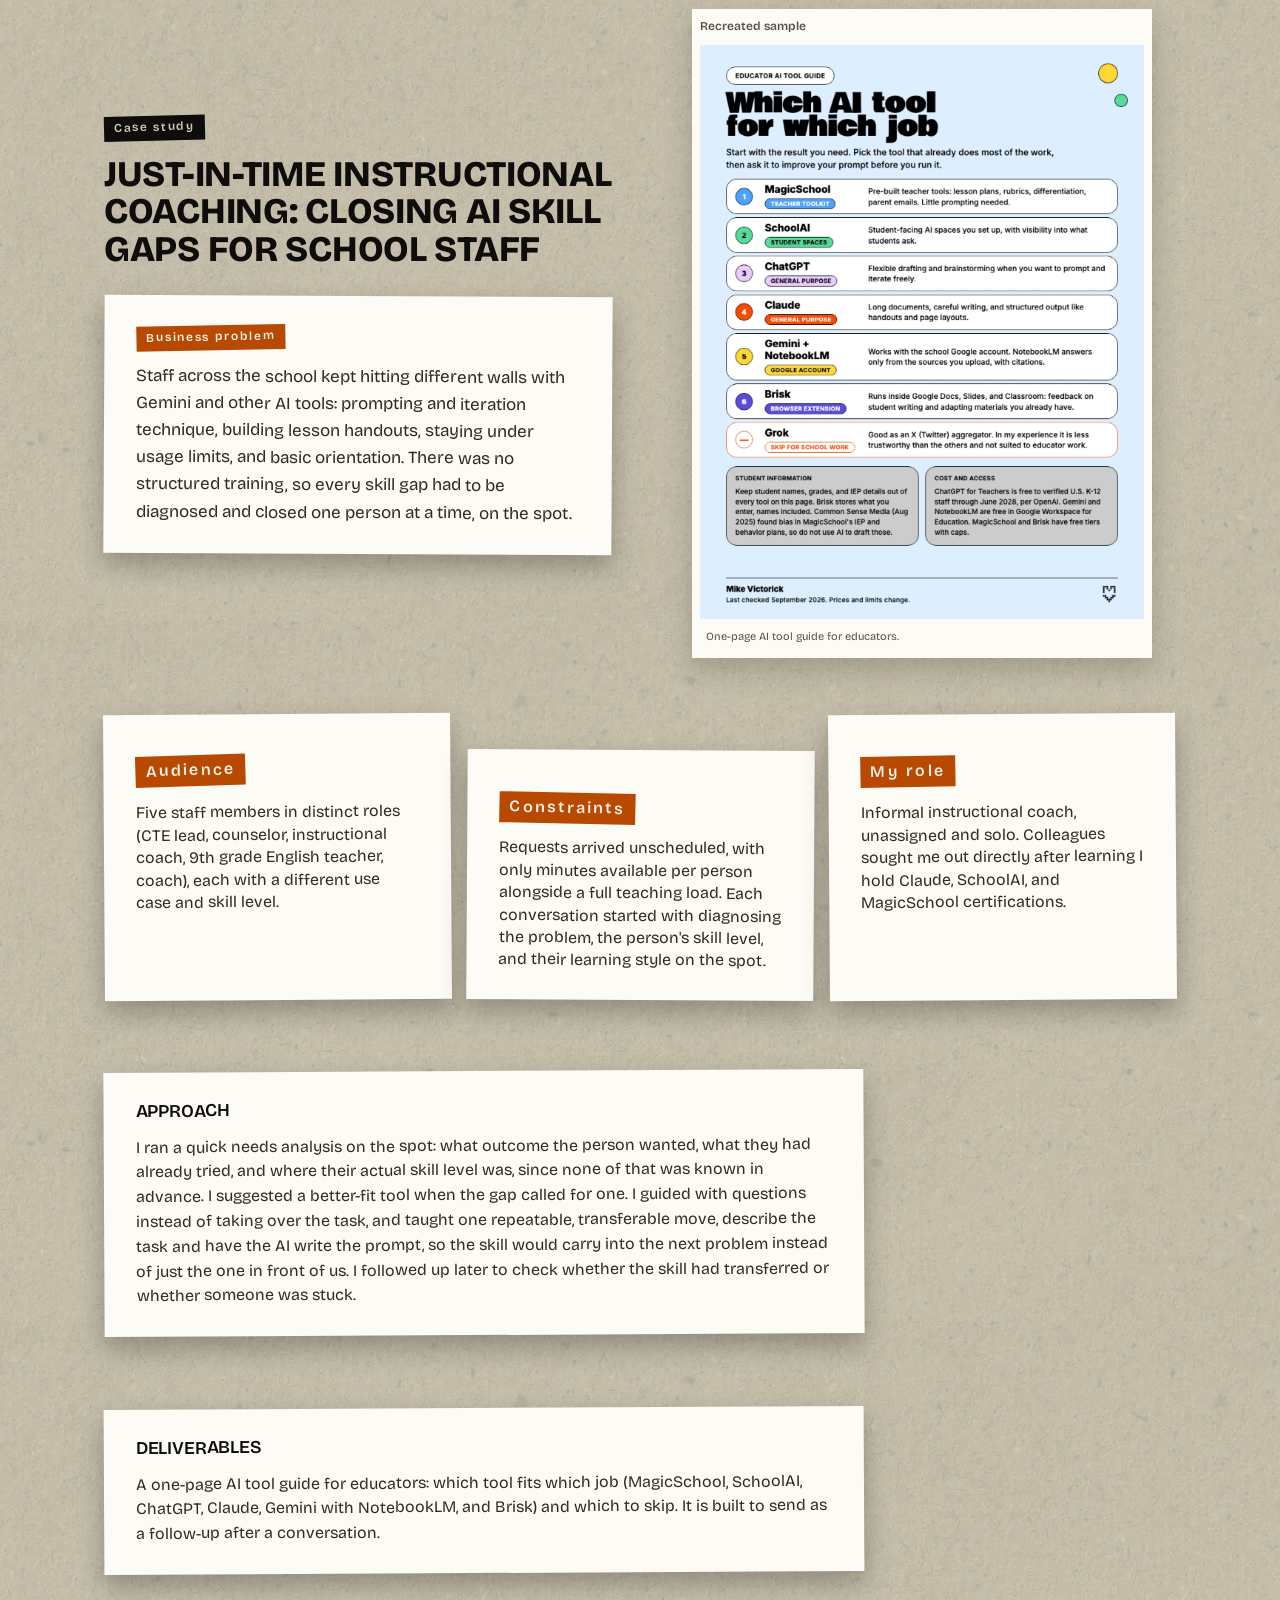
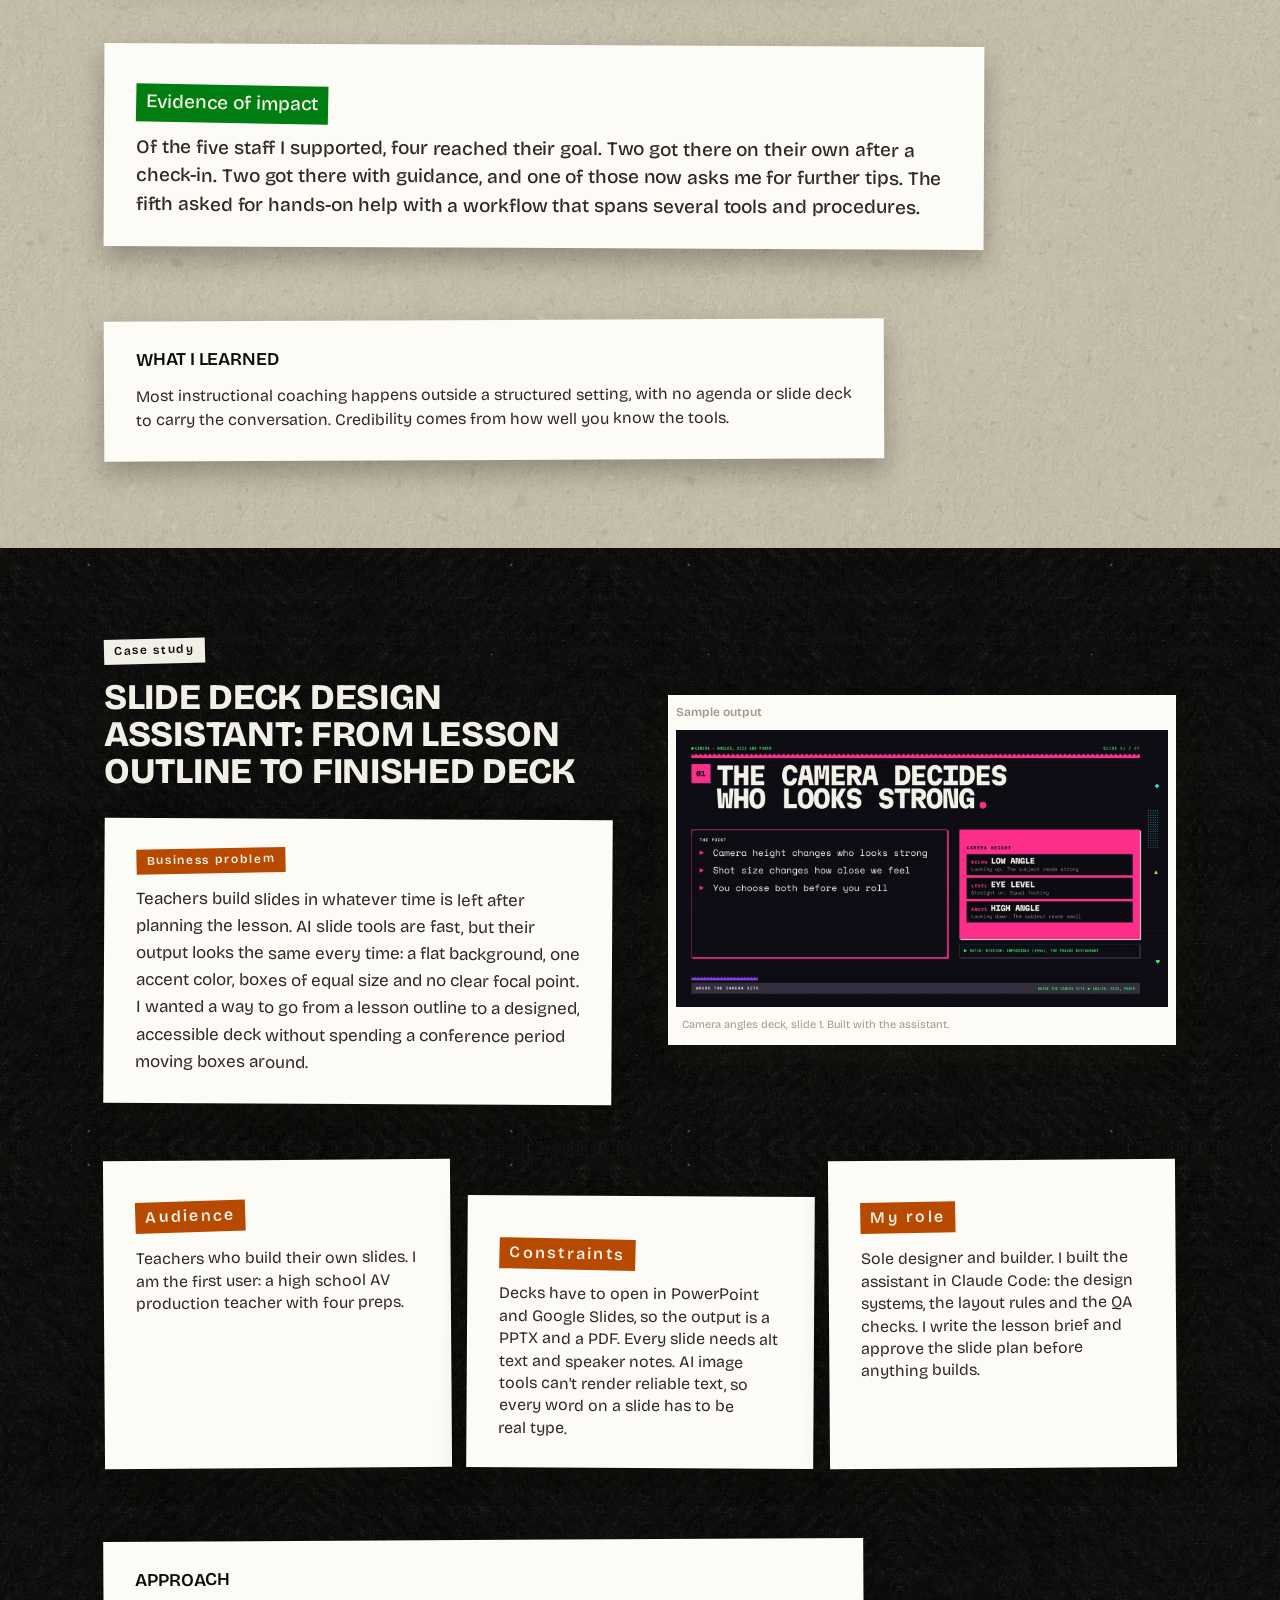
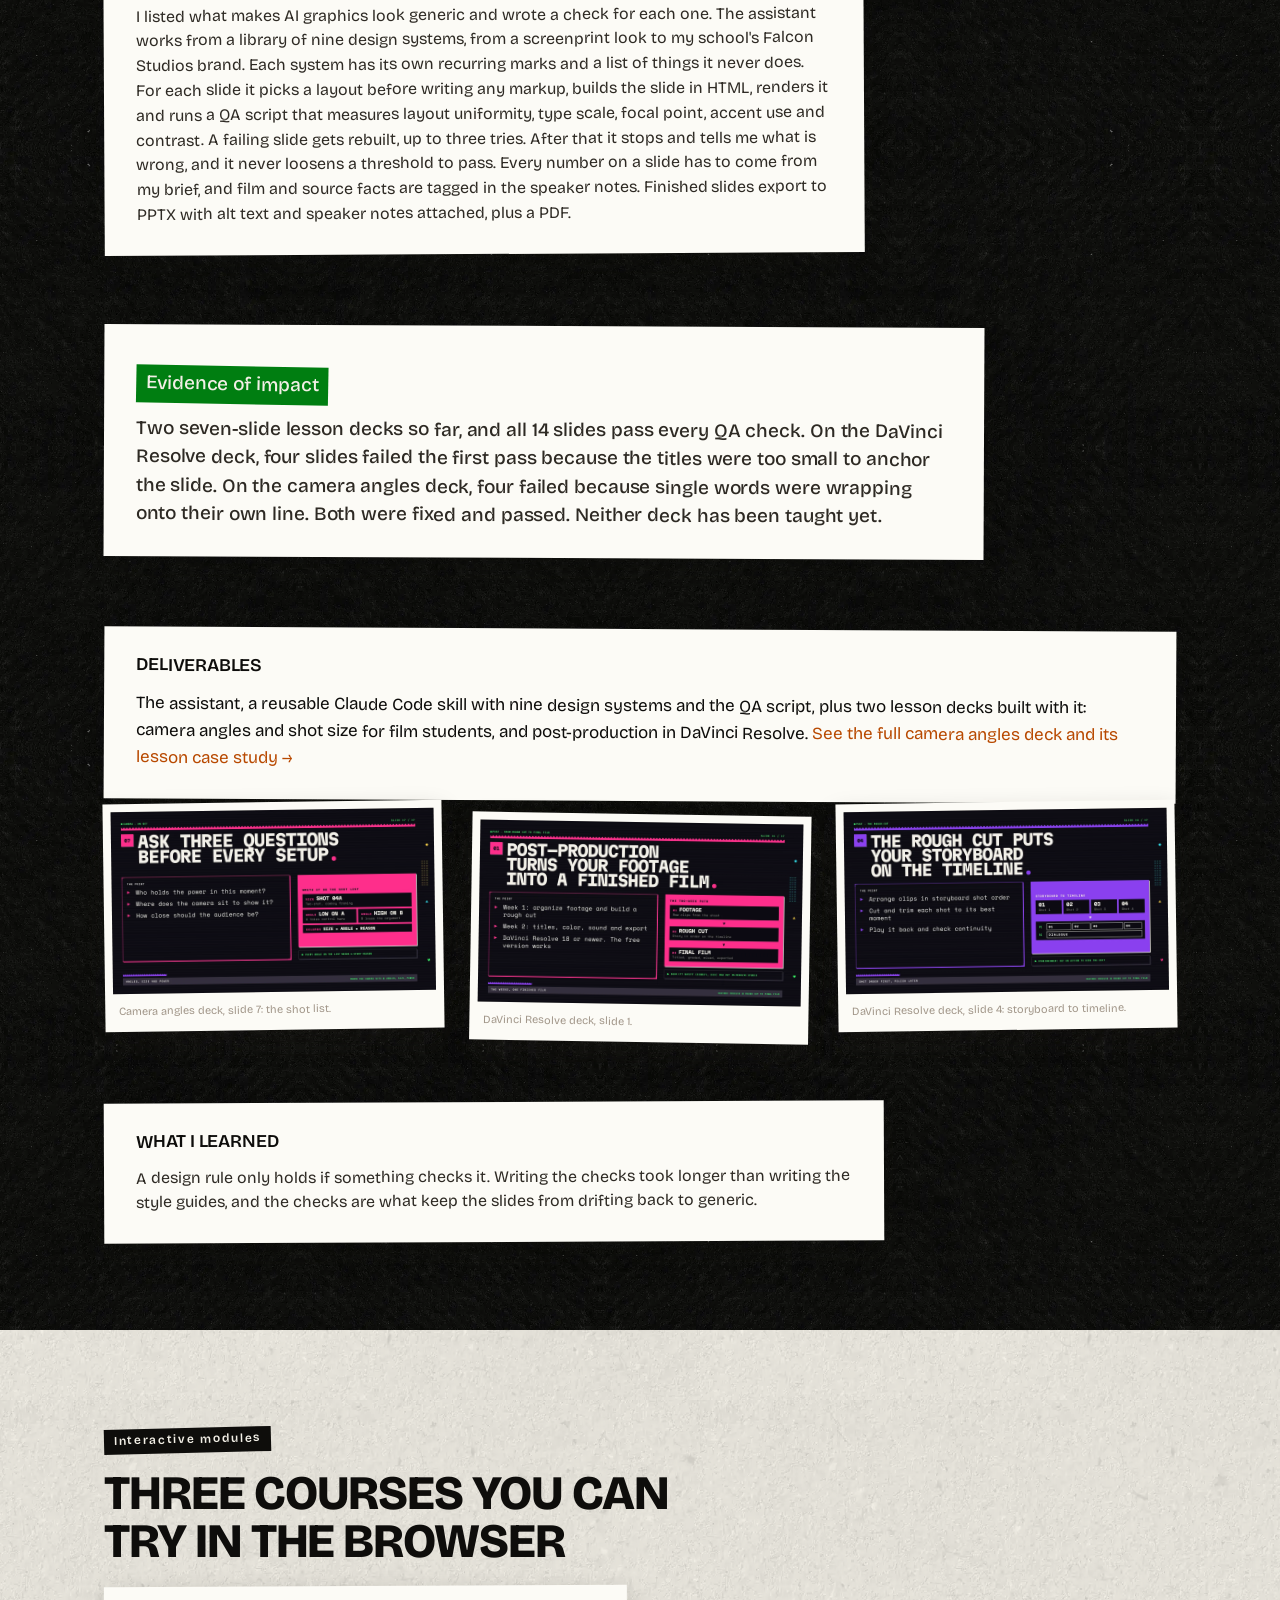
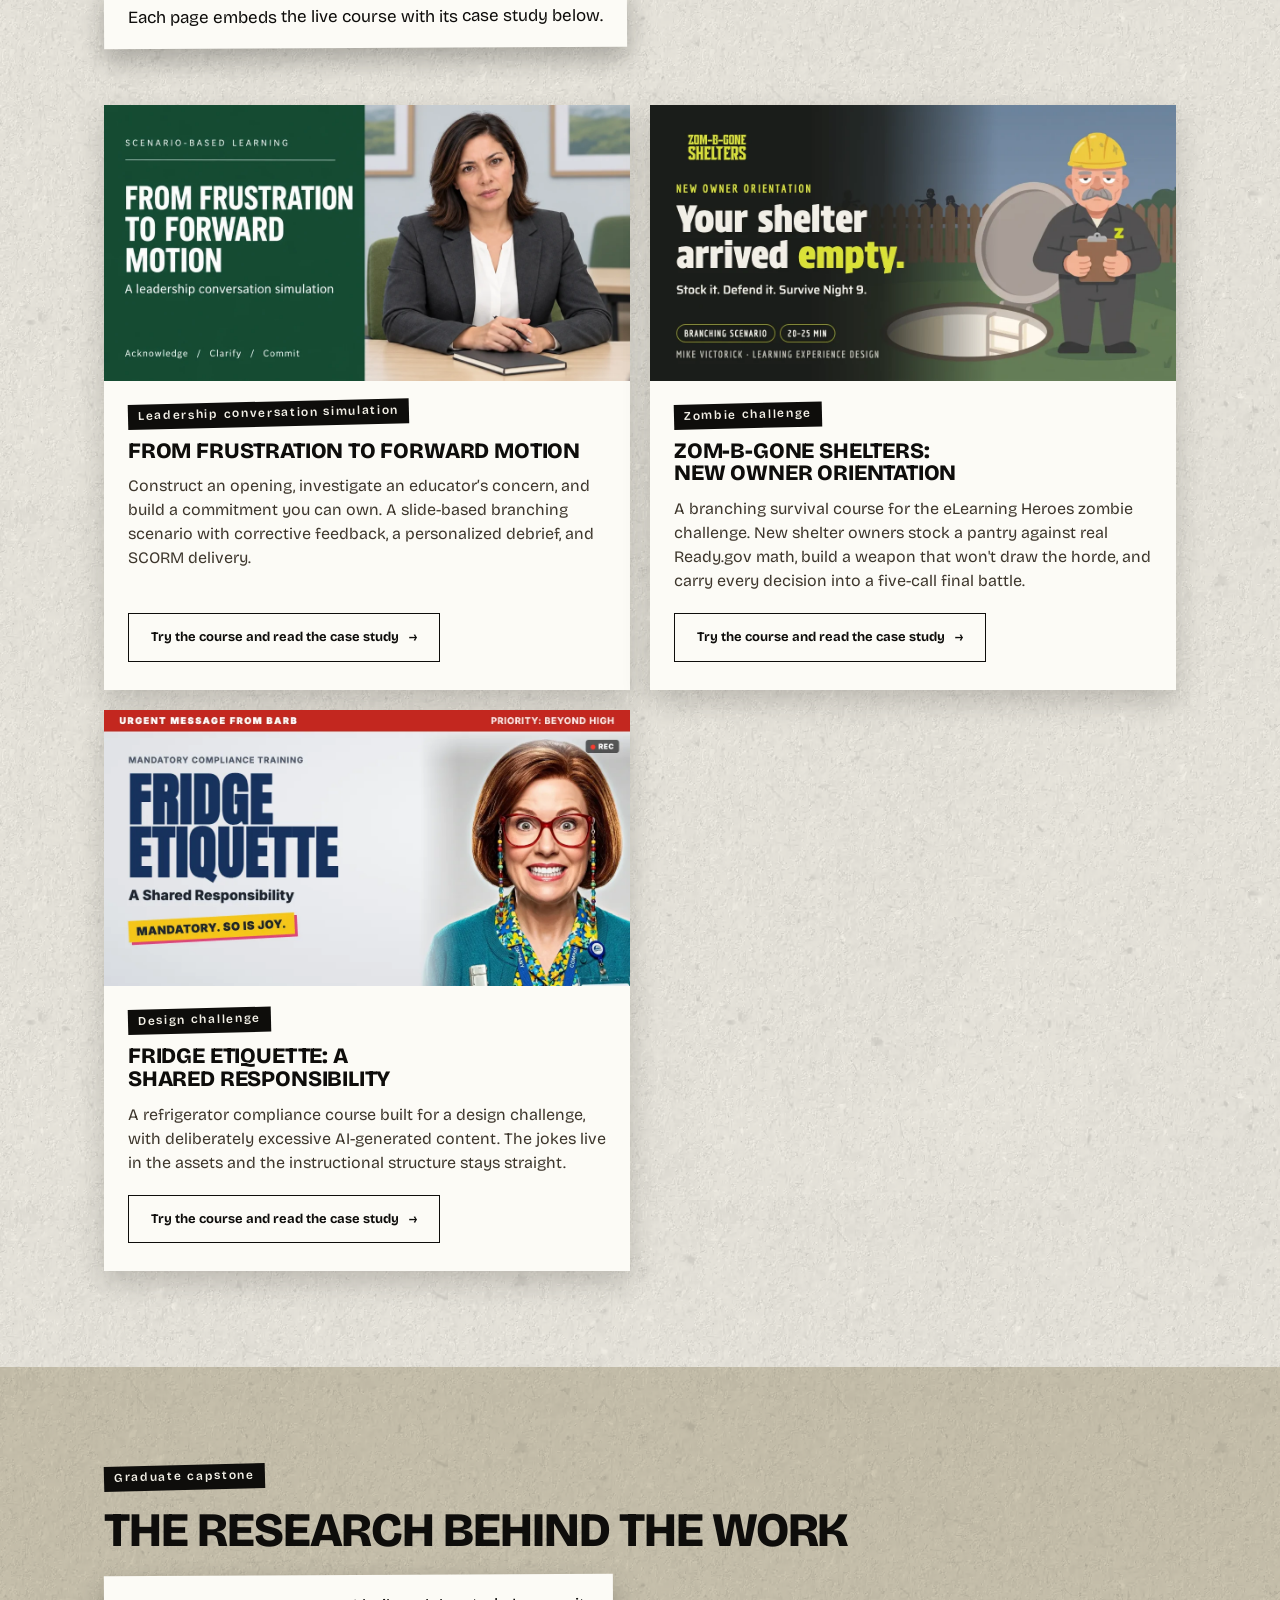
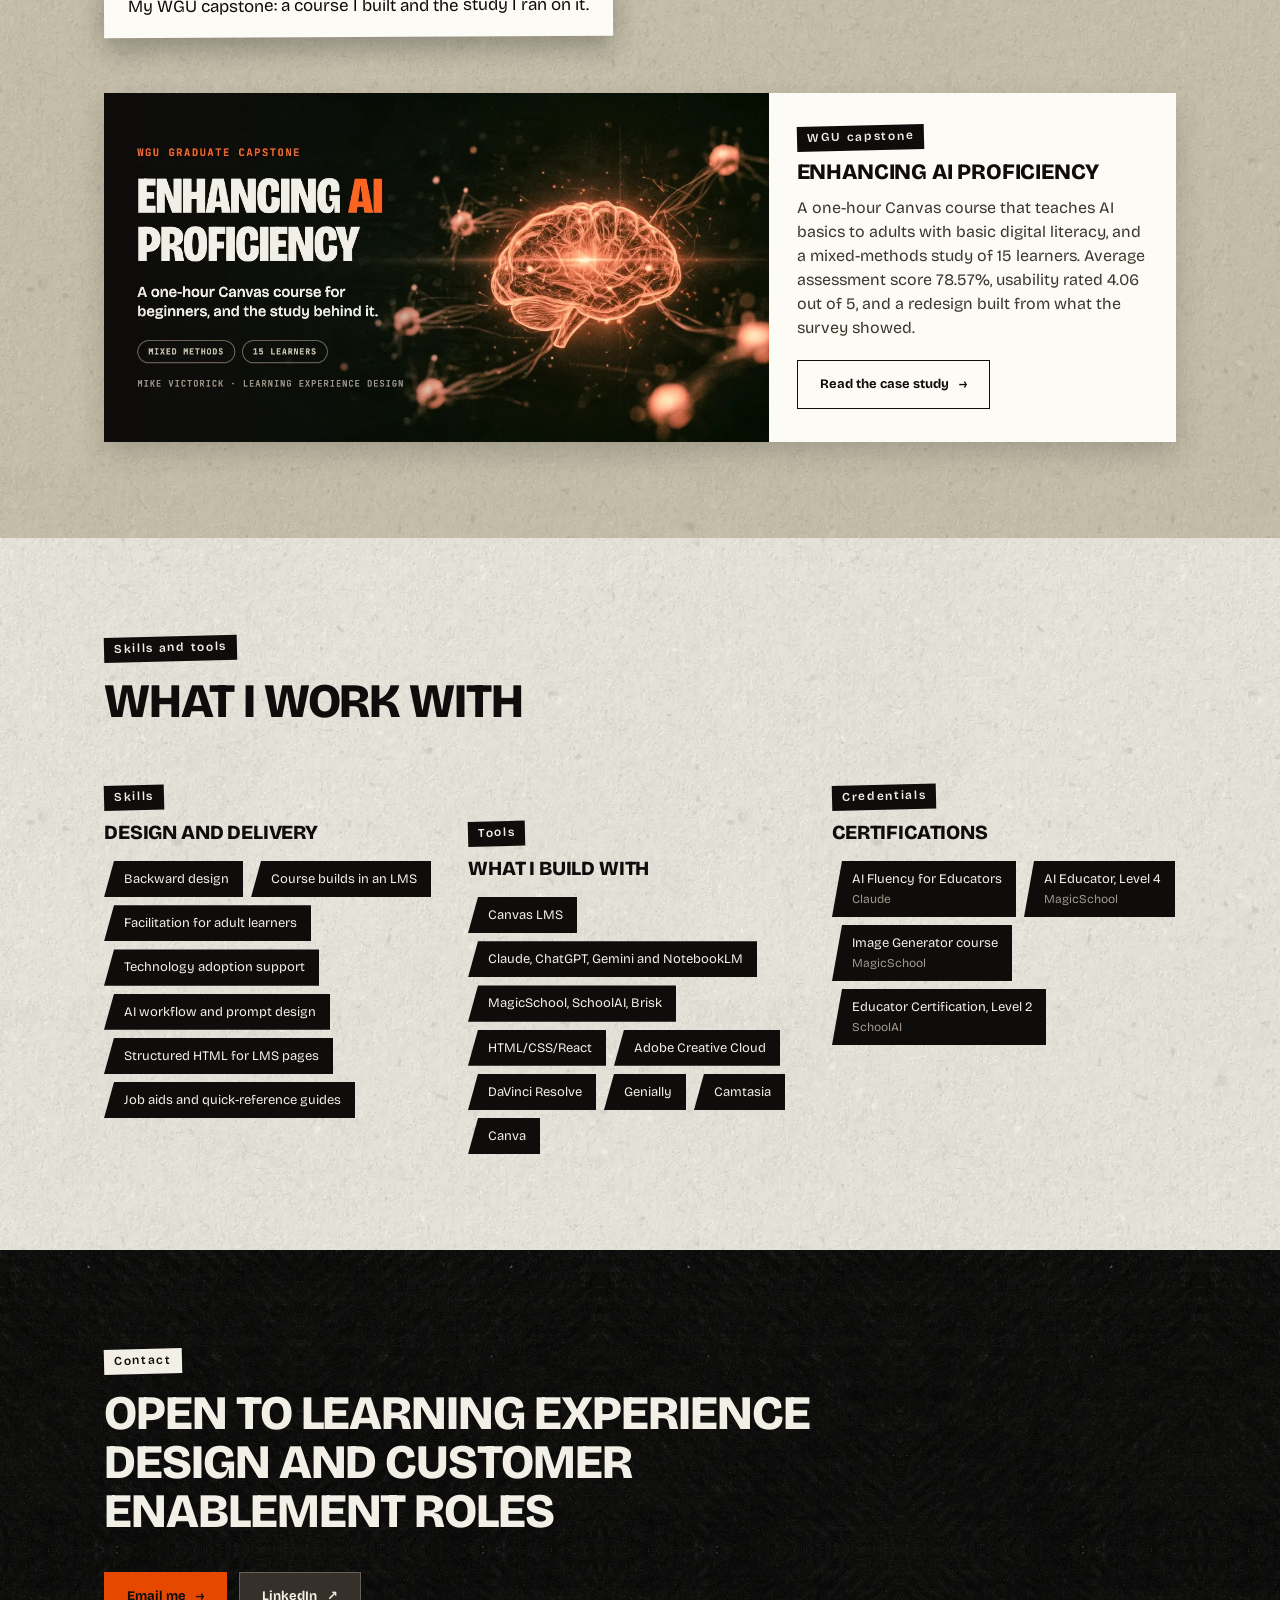
==== commit a280877f: "New favicon: orange mark (svg, ico, apple-touch) on every page Co-Authored-By: Claude Sonnet 5.5 <no" ====
--- a/index.html
+++ b/index.html
@@ -6,7 +6,9 @@
 <title>Mike Victorick | Learning Experience Designer</title>
 <meta name="description" content="Portfolio of Mike Victorick, Learning Experience Designer. Three case studies in AI adoption training, LMS course systems, and technology enablement.">
 <meta name="theme-color" content="#F2EFE6">
-<link rel="icon" href="favicon.svg" type="image/svg+xml">
+<link rel="icon" href="favicon.svg?v=2" type="image/svg+xml">
+<link rel="icon" href="favicon.ico?v=2" sizes="48x48">
+<link rel="apple-touch-icon" href="apple-touch-icon.png?v=2">
 <link rel="preconnect" href="https://fonts.googleapis.com">
 <link rel="preconnect" href="https://fonts.gstatic.com" crossorigin>
 <link href="https://fonts.googleapis.com/css2?family=Bricolage+Grotesque:opsz,wdth,wght@12..96,75..100,200..800&family=JetBrains+Mono:ital,wght@0,100..800;1,100..800&display=swap" rel="stylesheet">
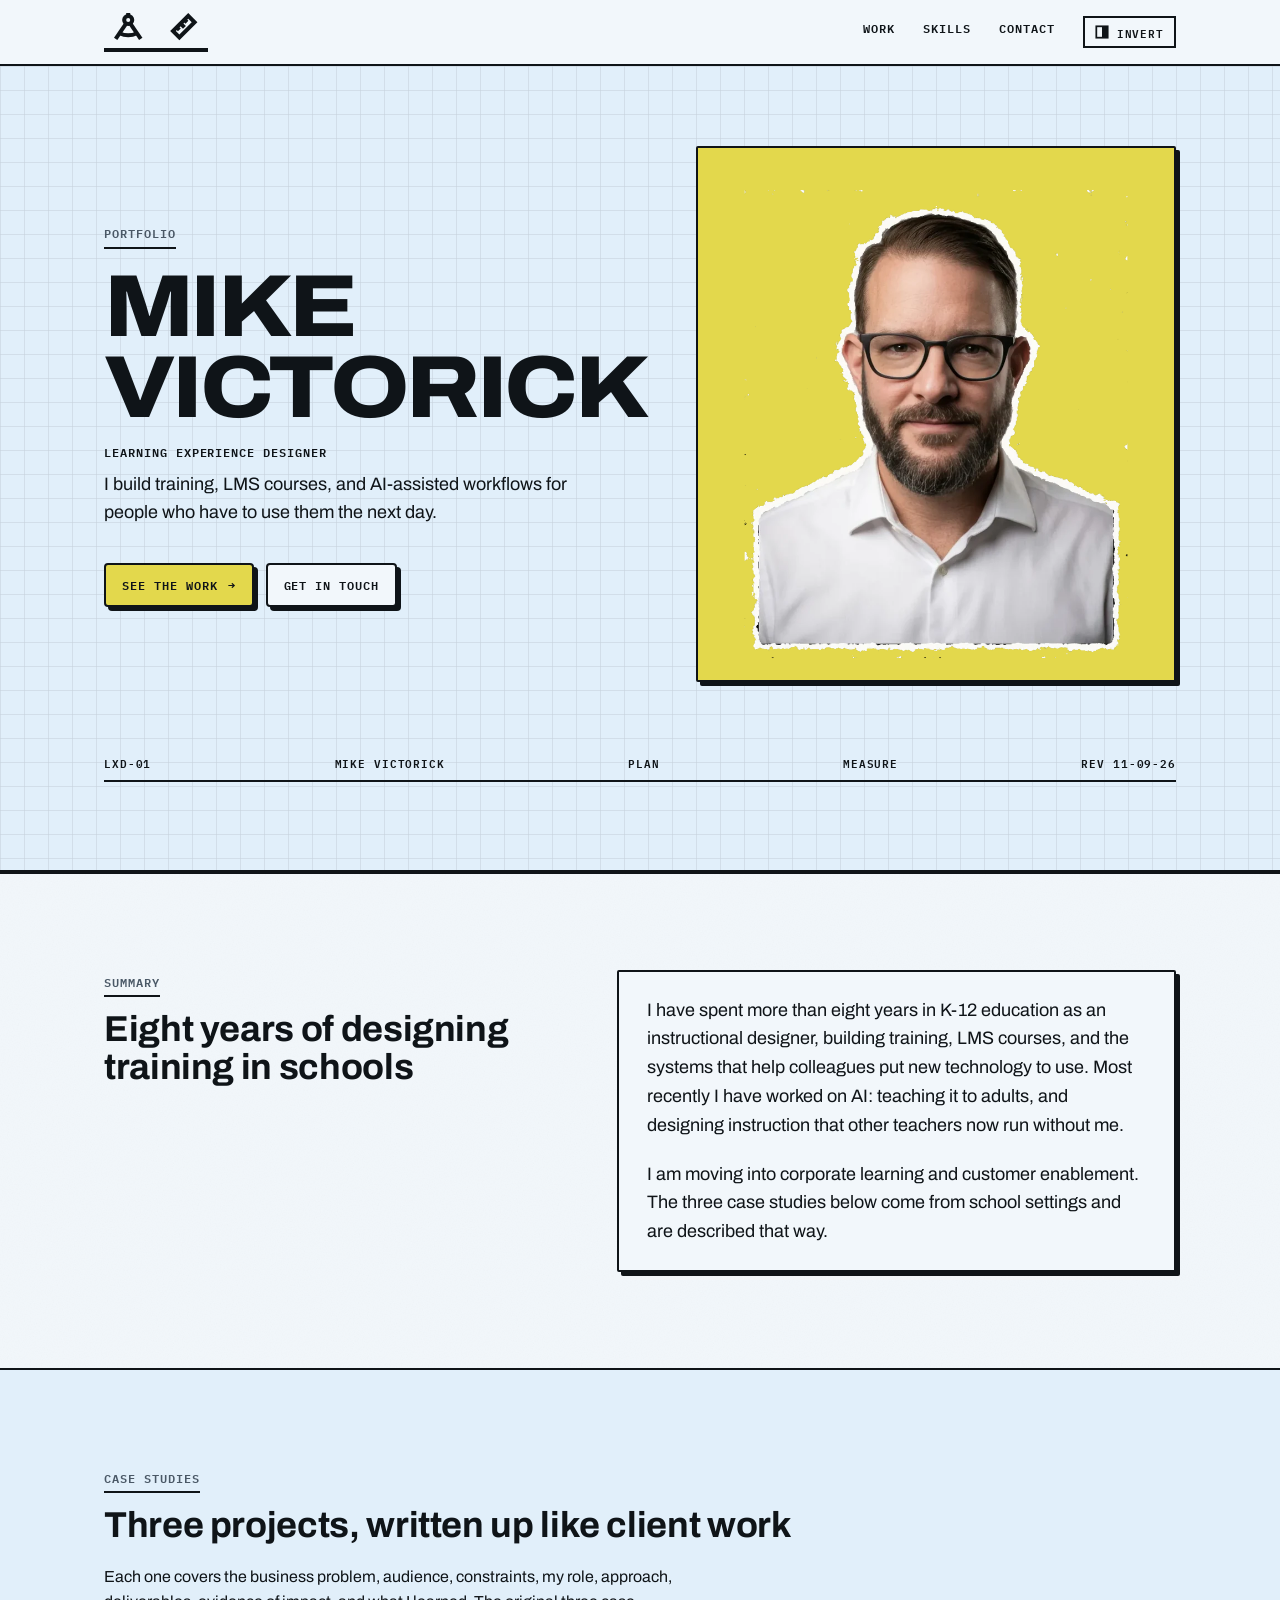
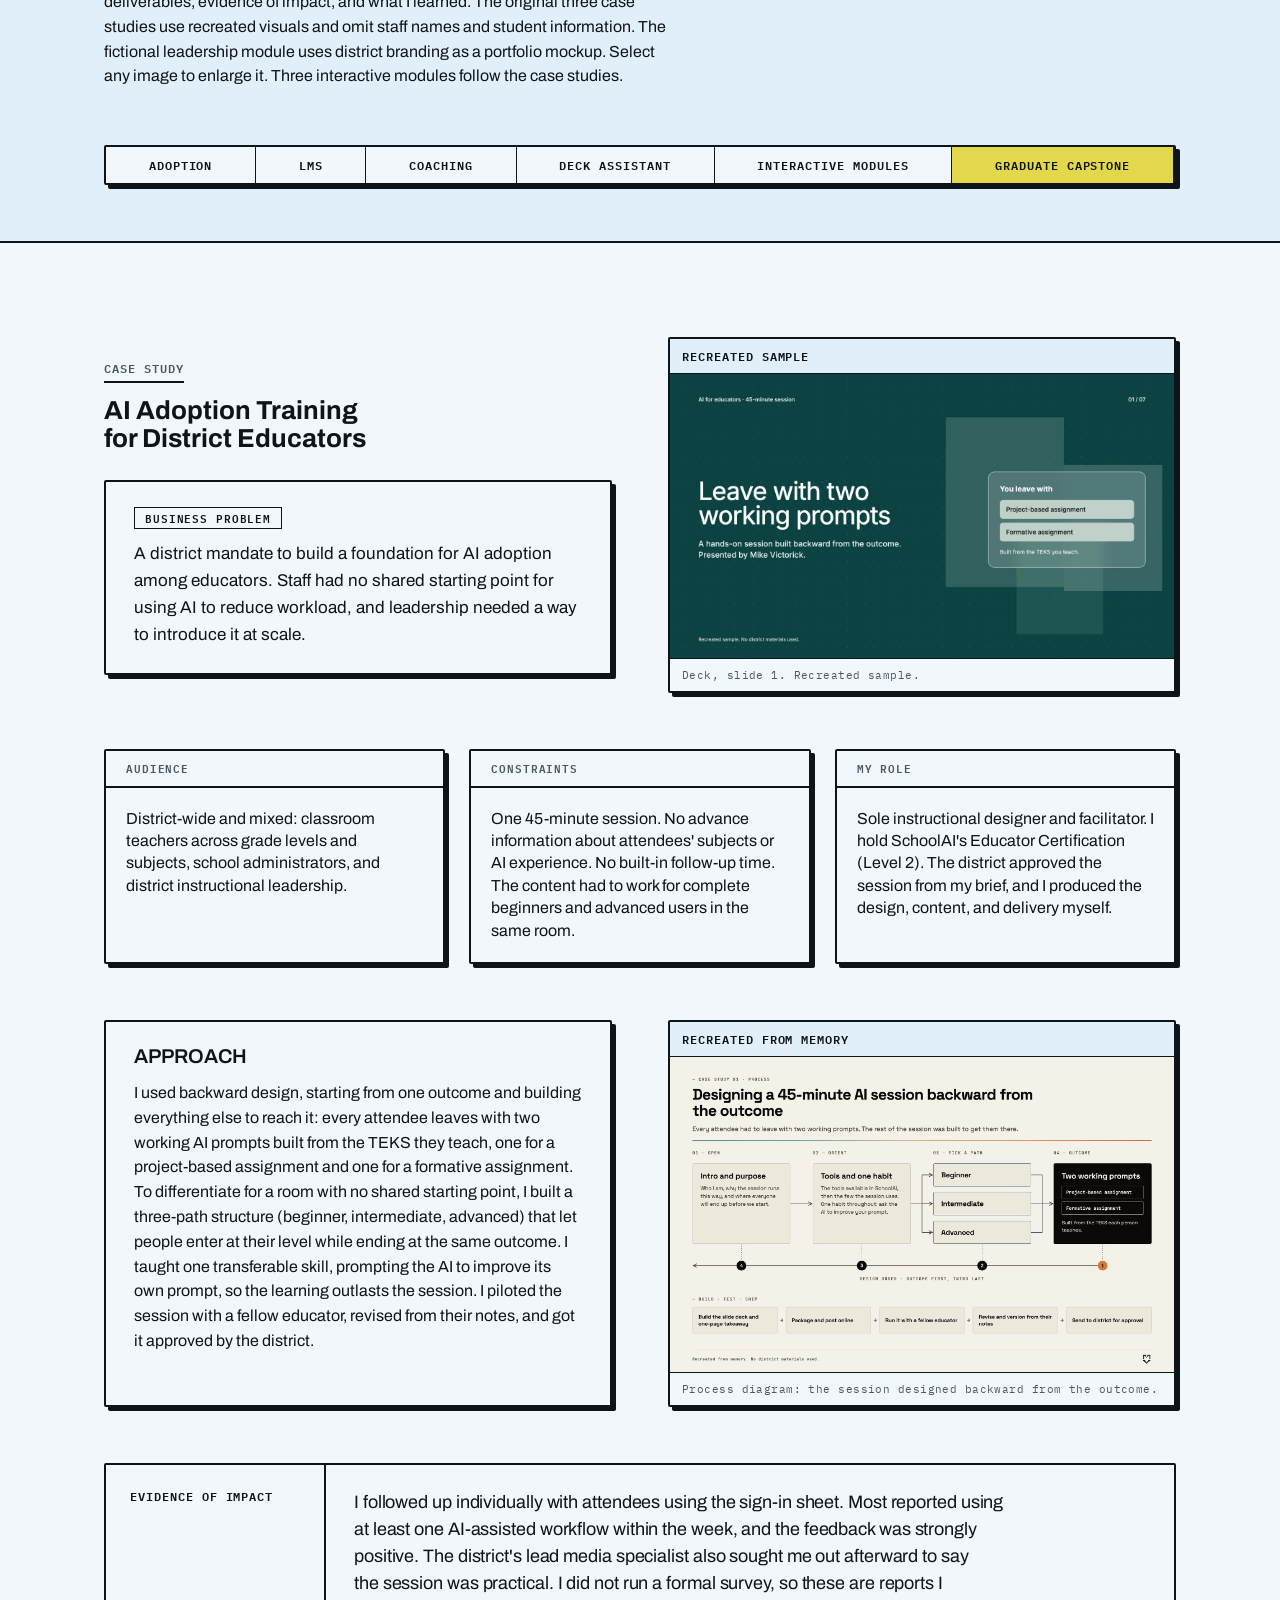
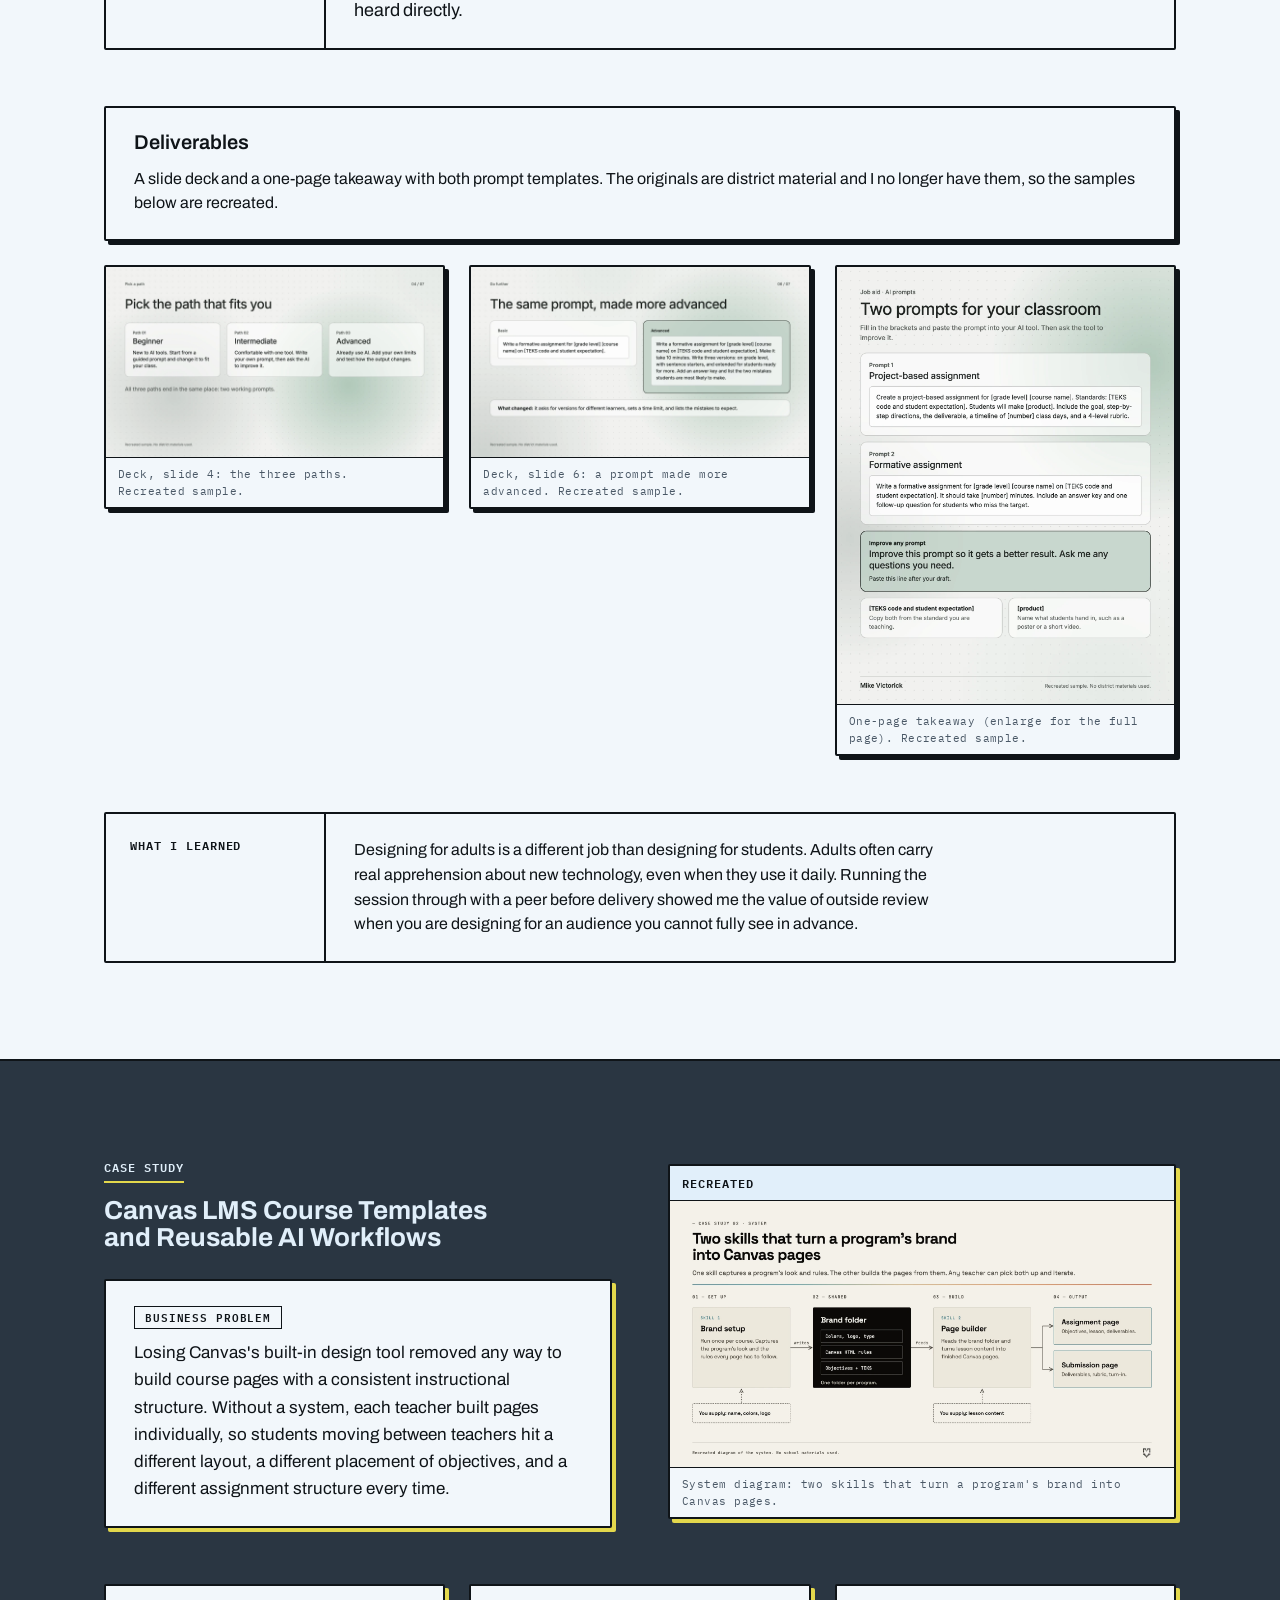
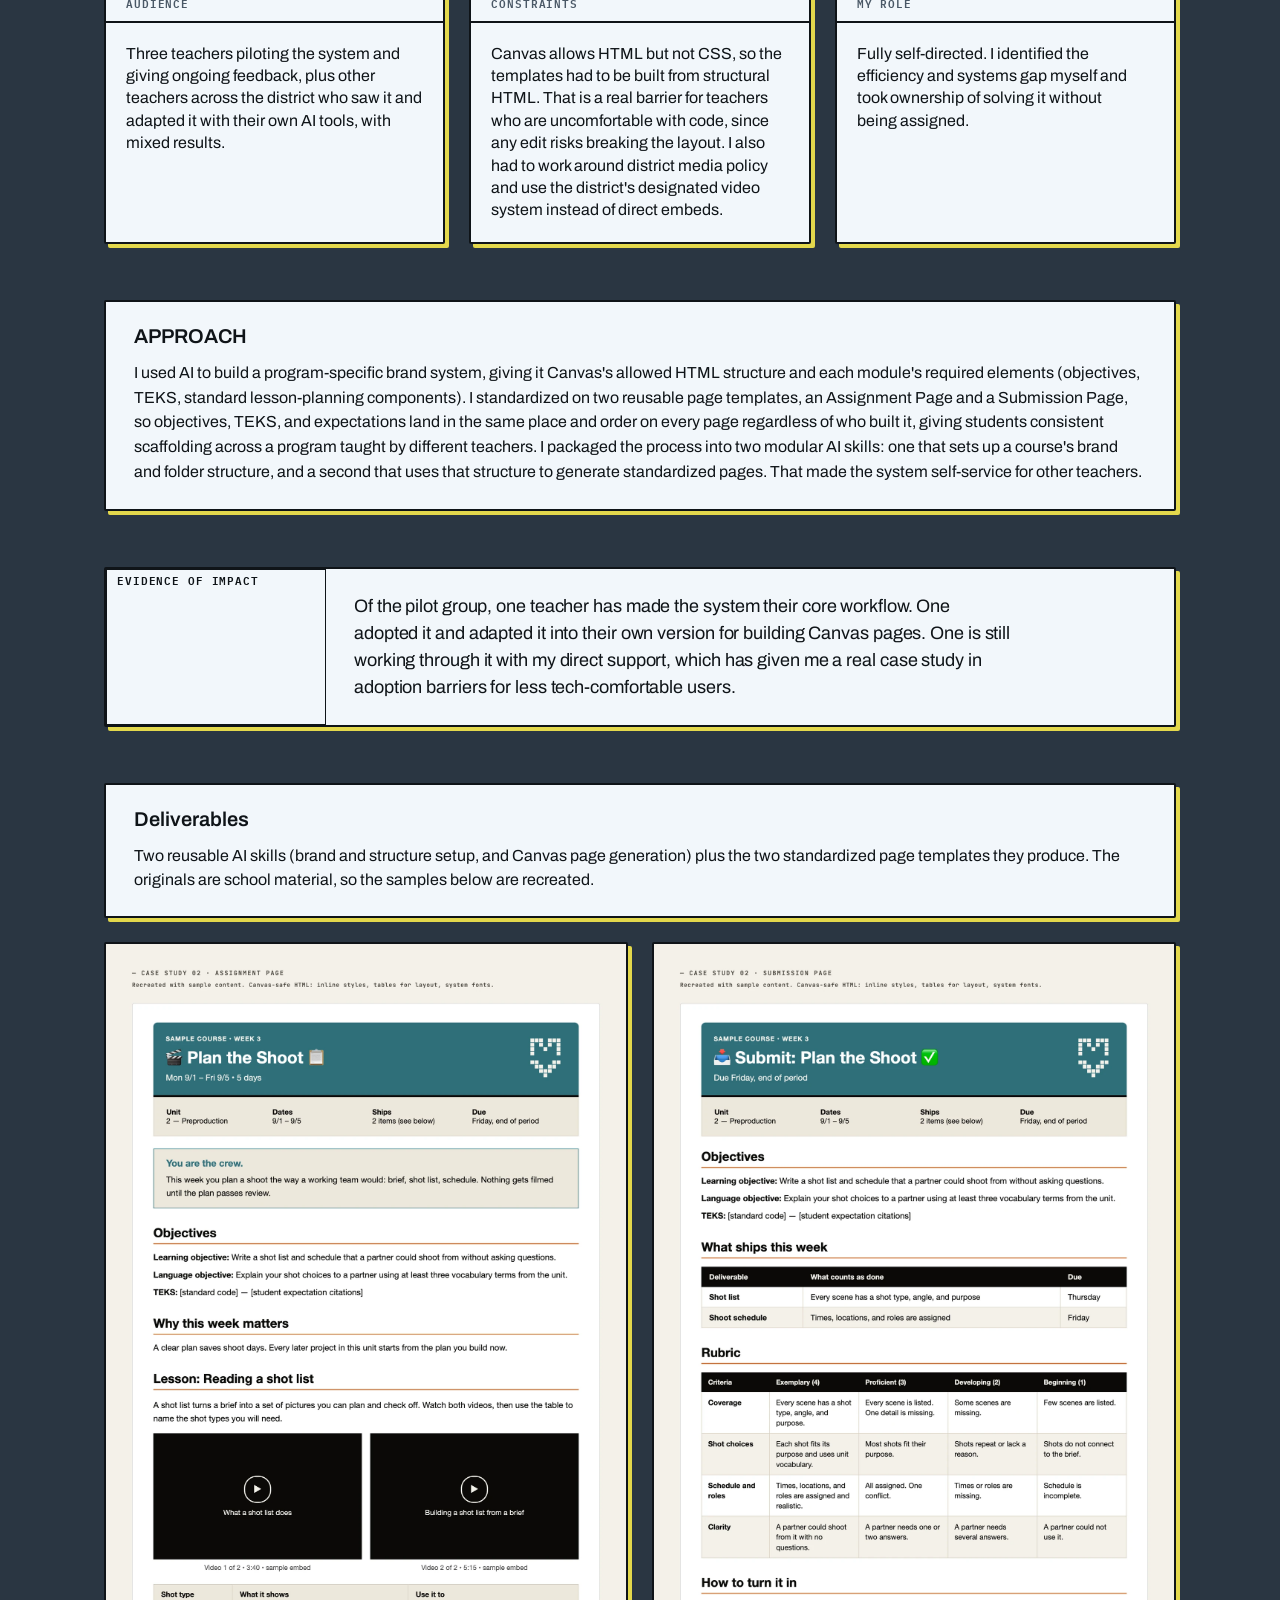
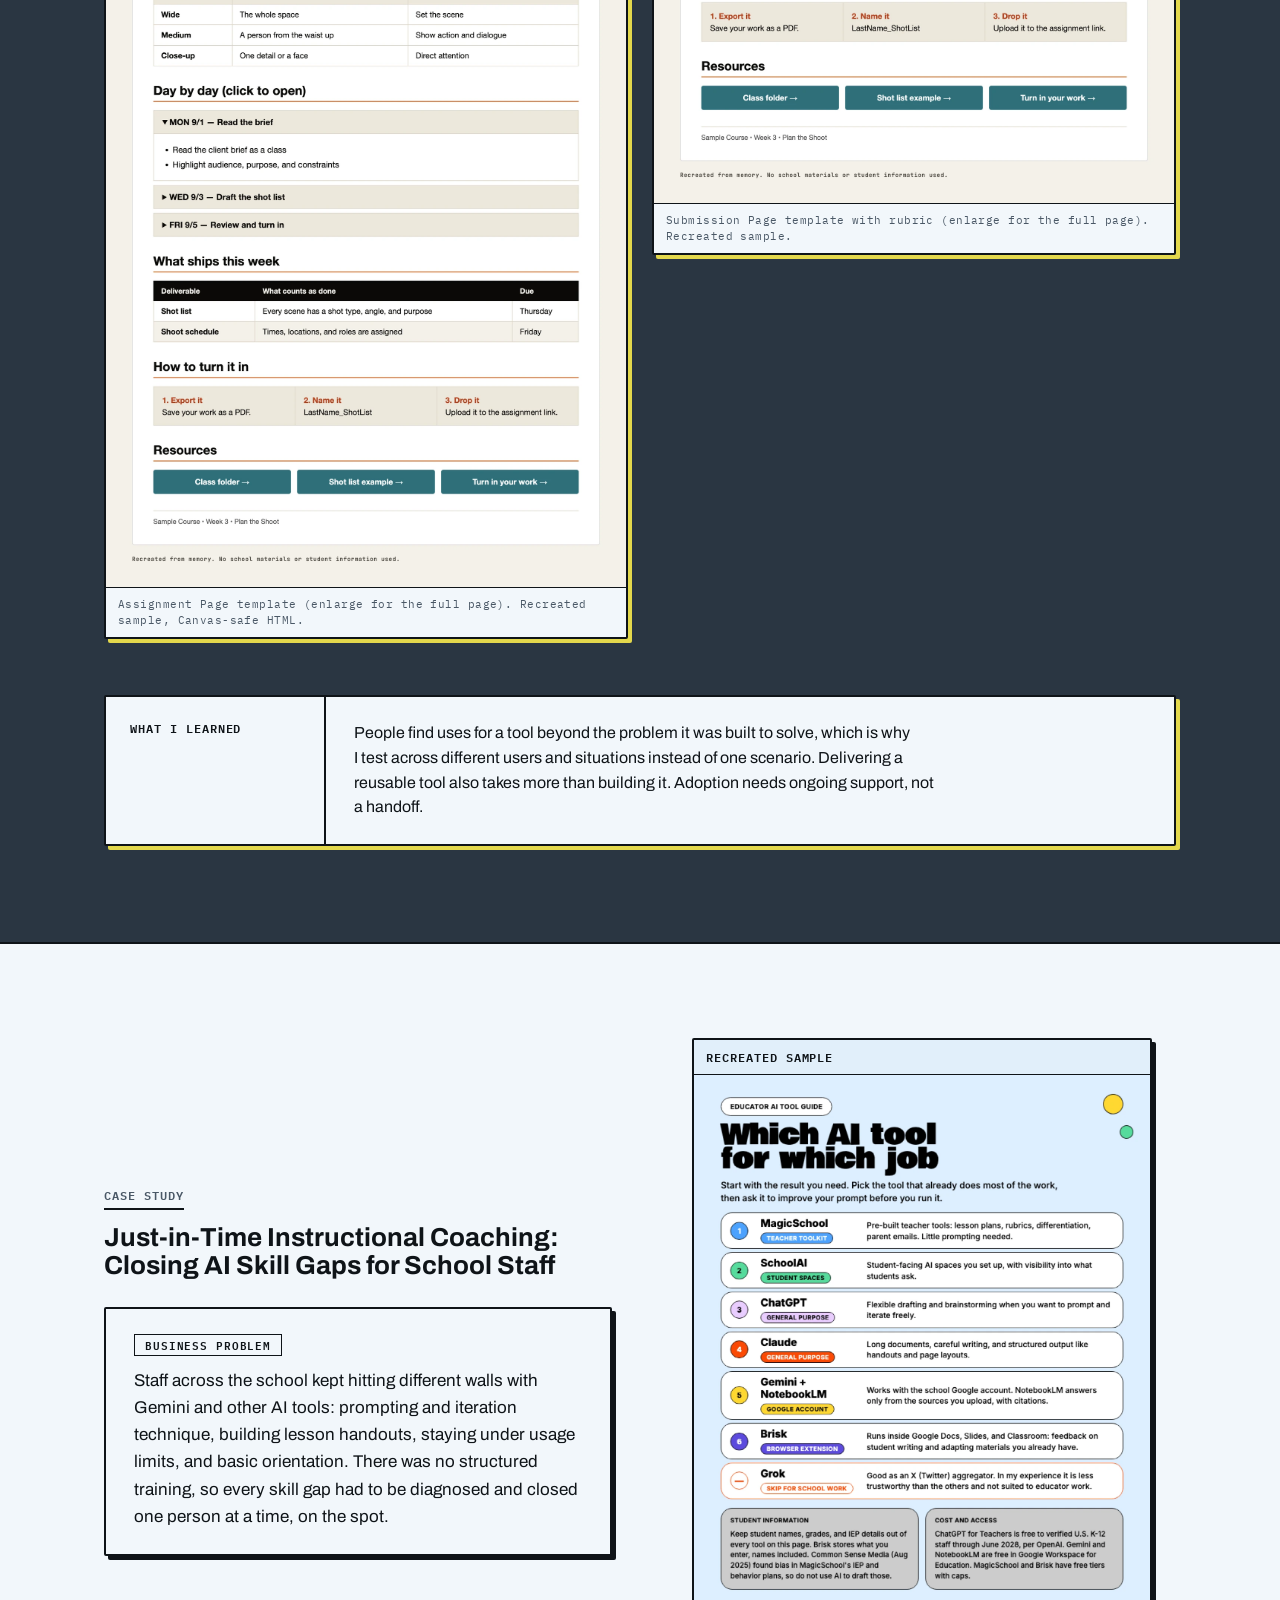
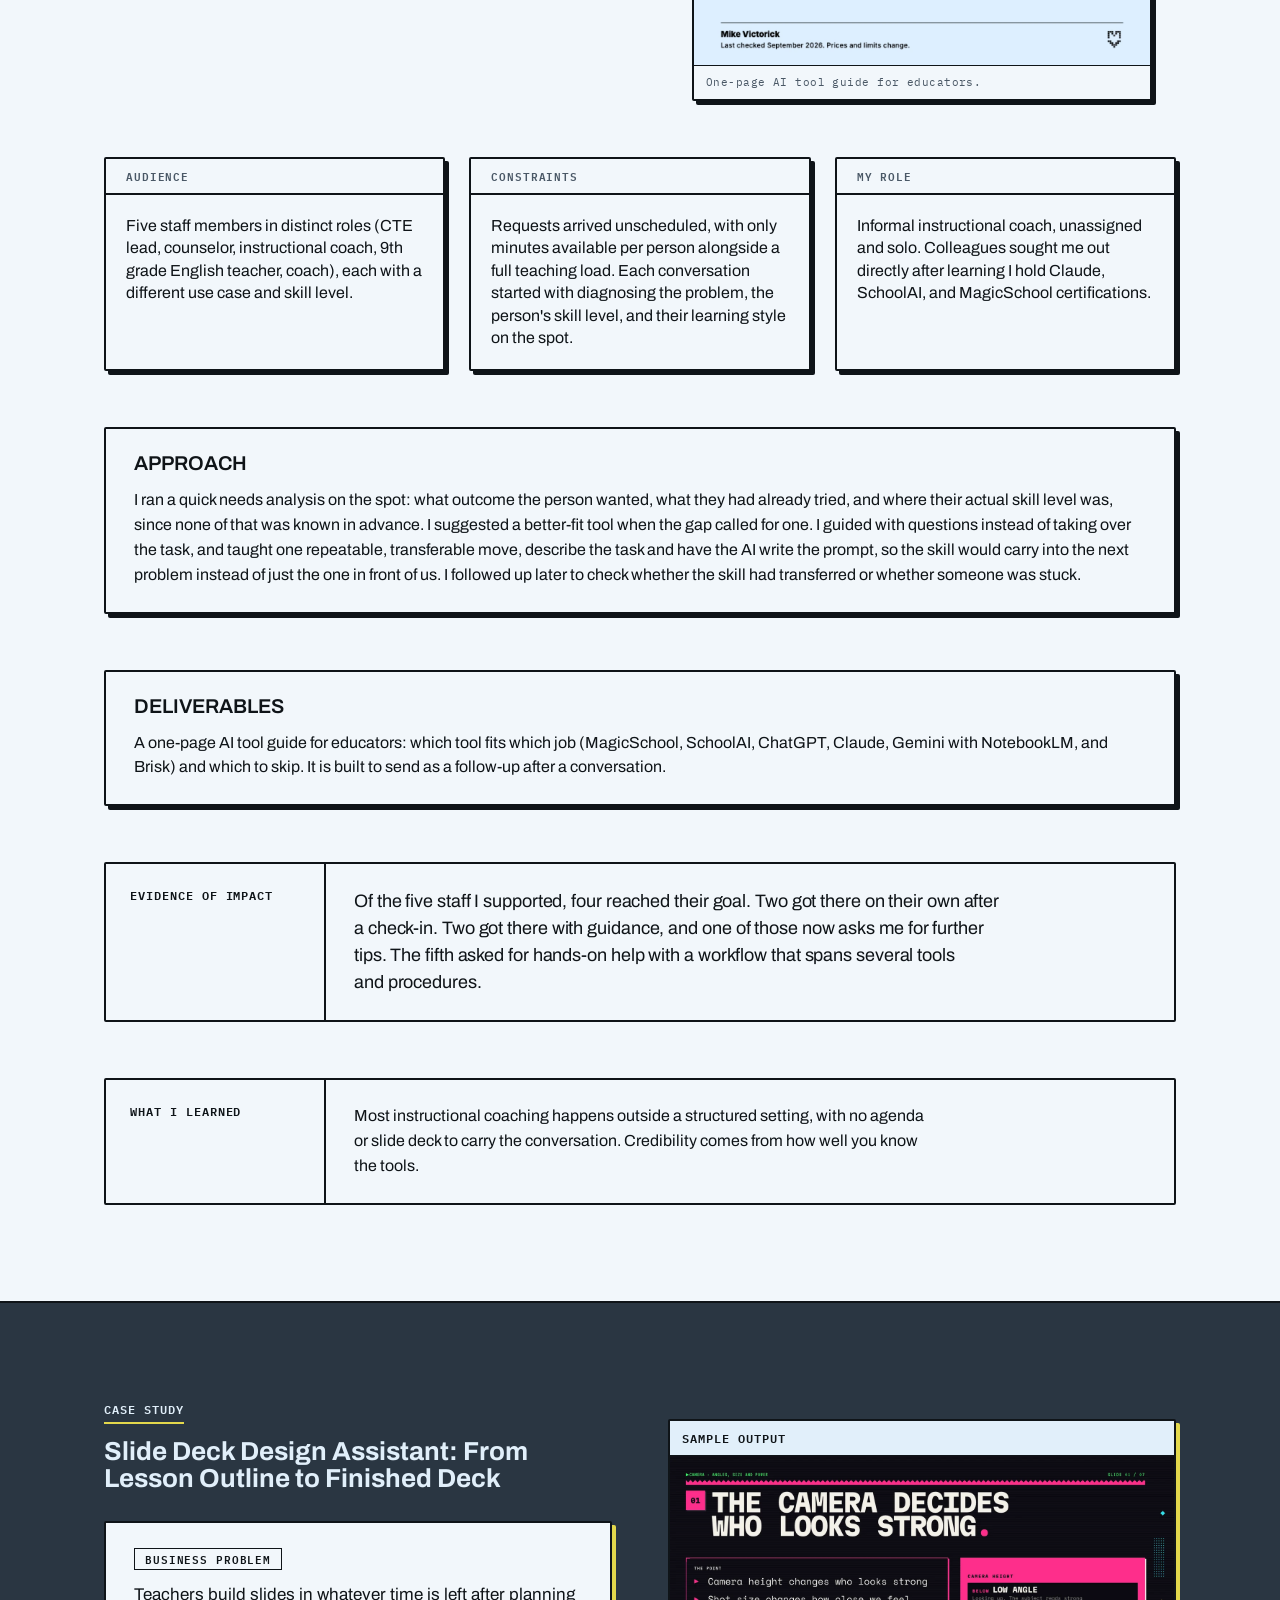
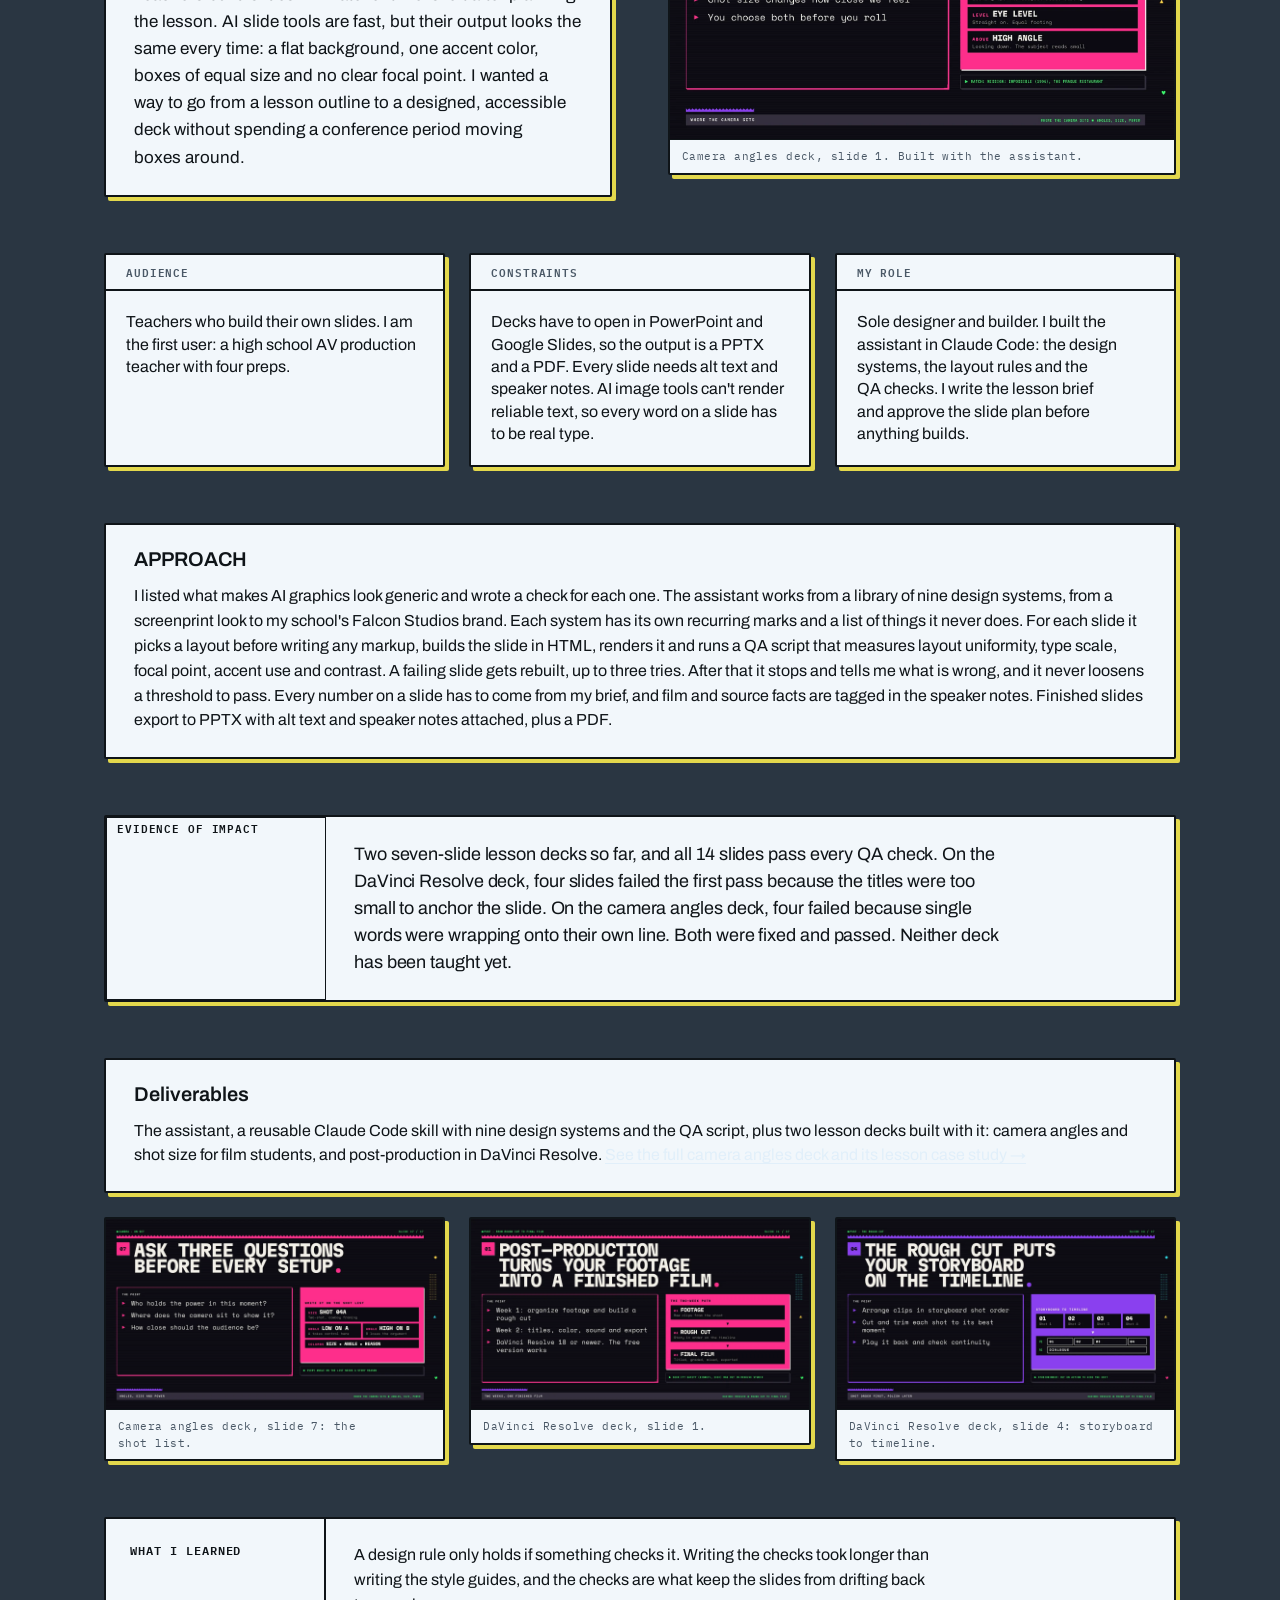
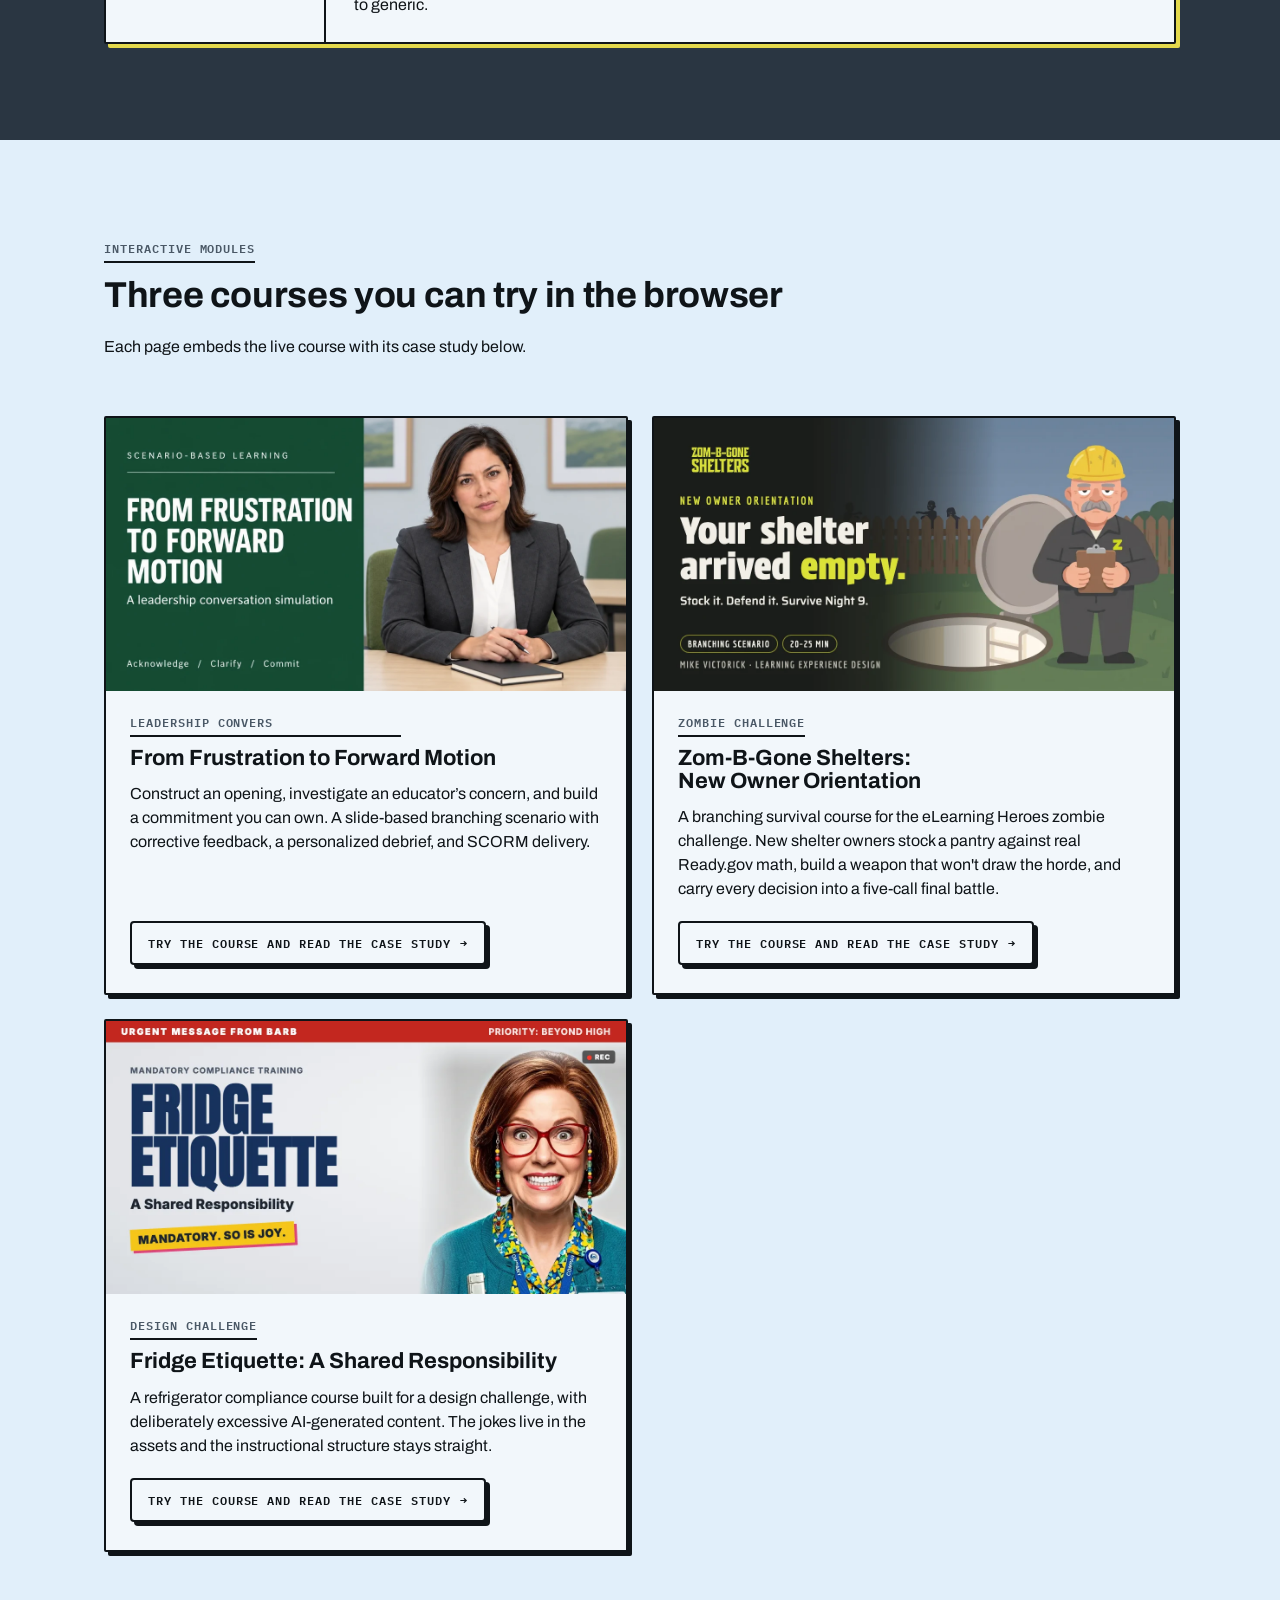
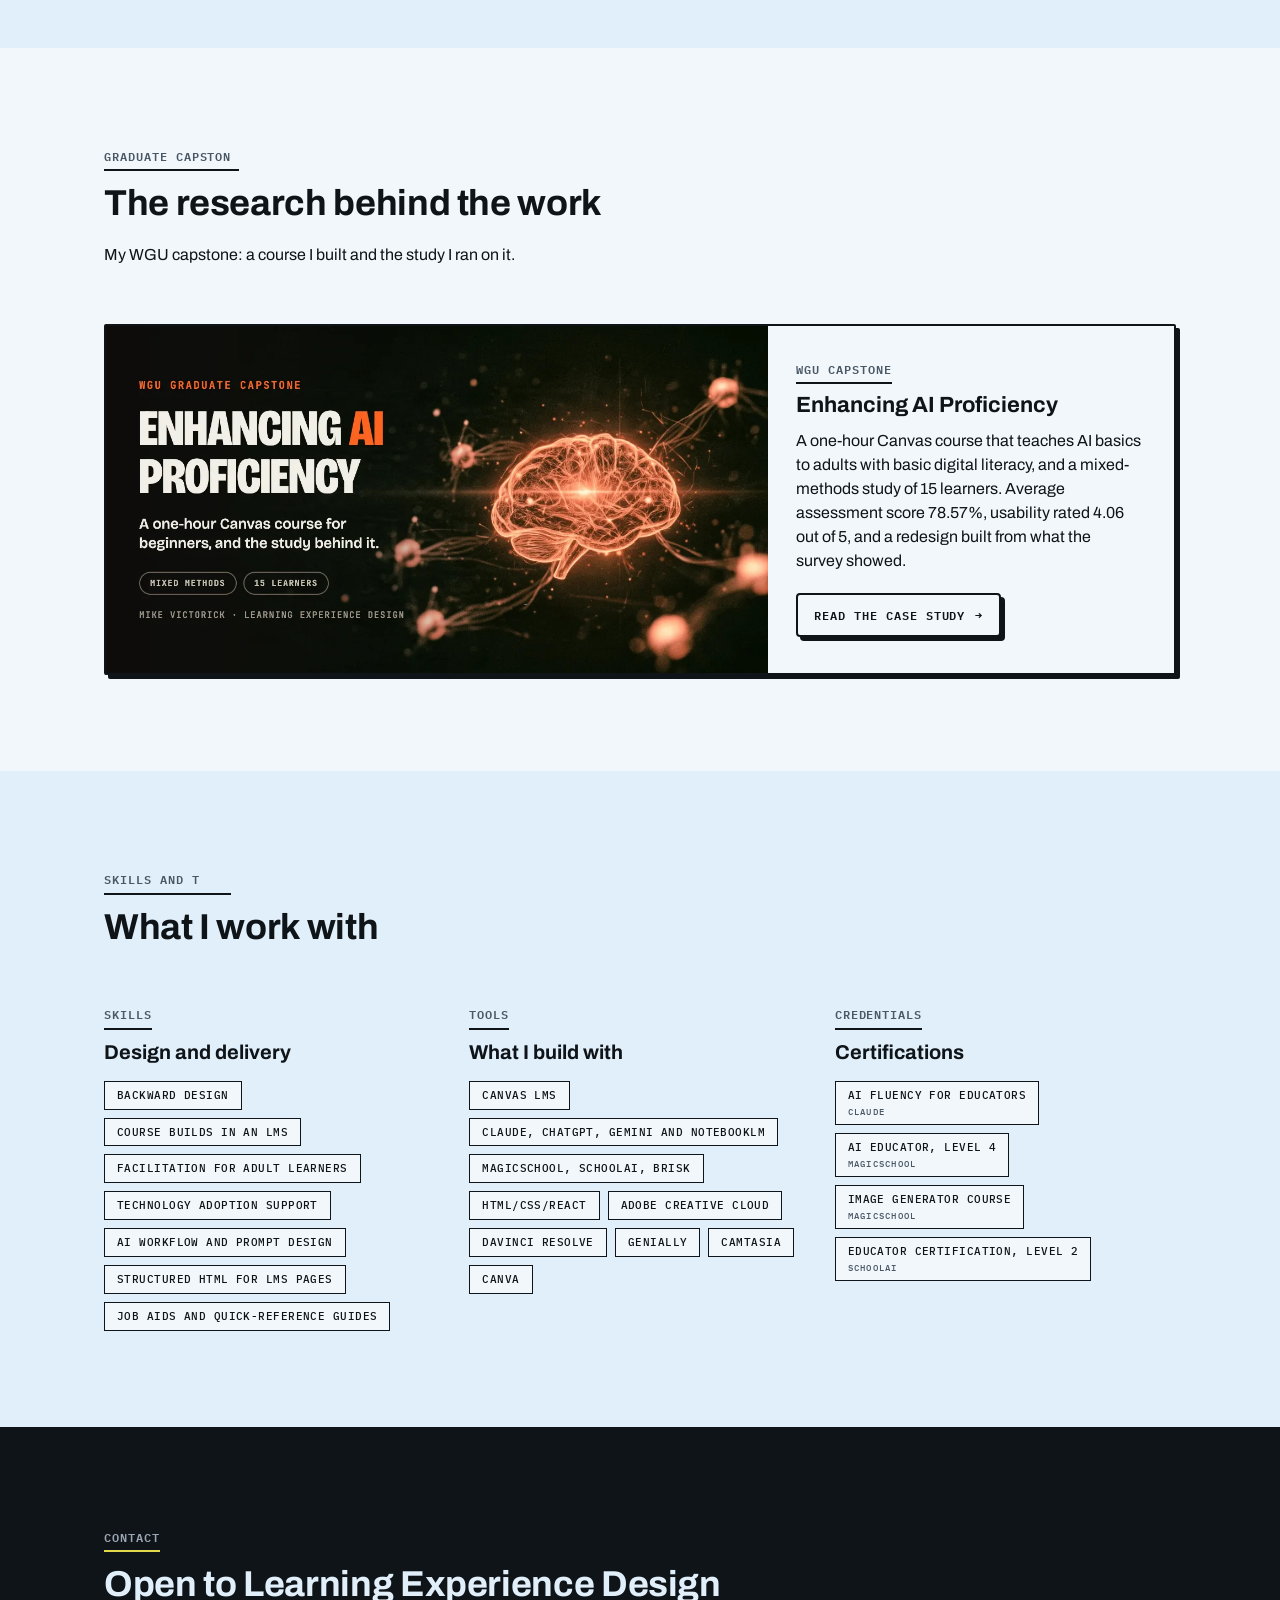
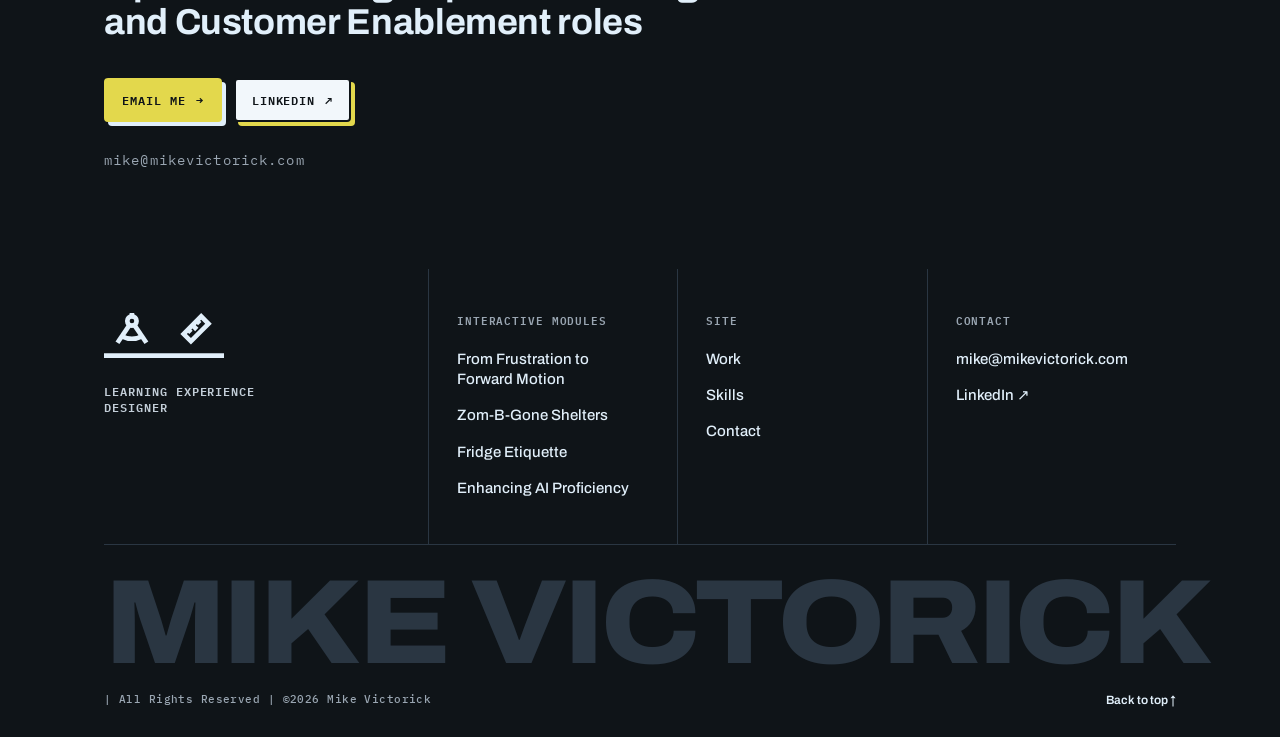
==== commit 1c736858: "LXD reskin: theme overlay, invert toggle, motion, new favicons Overlay CSS/JS loads after each page'" ====
--- a/index.html
+++ b/index.html
@@ -5,13 +5,13 @@
 <meta name="viewport" content="width=device-width, initial-scale=1">
 <title>Mike Victorick | Learning Experience Designer</title>
 <meta name="description" content="Portfolio of Mike Victorick, Learning Experience Designer. Three case studies in AI adoption training, LMS course systems, and technology enablement.">
-<meta name="theme-color" content="#F2EFE6">
-<link rel="icon" href="favicon.svg?v=2" type="image/svg+xml">
-<link rel="icon" href="favicon.ico?v=2" sizes="48x48">
-<link rel="apple-touch-icon" href="apple-touch-icon.png?v=2">
+<meta name="theme-color" content="#E1EFFA">
+<link rel="icon" href="favicon.svg?v=4" type="image/svg+xml">
+<link rel="icon" href="favicon.ico?v=4" sizes="48x48">
+<link rel="apple-touch-icon" href="apple-touch-icon.png?v=4">
 <link rel="preconnect" href="https://fonts.googleapis.com">
 <link rel="preconnect" href="https://fonts.gstatic.com" crossorigin>
-<link href="https://fonts.googleapis.com/css2?family=Bricolage+Grotesque:opsz,wdth,wght@12..96,75..100,200..800&family=JetBrains+Mono:ital,wght@0,100..800;1,100..800&display=swap" rel="stylesheet">
+<link href="https://fonts.googleapis.com/css2?family=Archivo:wdth,wght@62..125,100..900&family=Archivo+Narrow:wght@400..700&family=IBM+Plex+Mono:wght@400;500;600;700&display=swap" rel="stylesheet">
 <style>
 :root {
   /* core inks — AGAIN Vol.01 */
@@ -500,6 +500,10 @@
   header.nav .brand, .page-head .back { display: inline-flex; align-items: center; padding-block: 12px; margin-block: -12px; }
 }
 </style>
+<link rel="stylesheet" href="assets/lxd-theme.css">
+<script>try{if(/[?&]theme=invert/.test(location.search)||localStorage.getItem('lxd-theme')==='invert')document.documentElement.setAttribute('data-theme','invert')}catch(e){}</script>
+<script src="assets/lxd-theme.js" defer></script>
+<script src="assets/lxd-motion.js" defer></script>
 </head>
 <body>
 <a class="skip" href="#work">Skip to the case studies</a>
@@ -507,22 +511,14 @@
 <header class="nav">
   <div class="wrap">
     <a class="brand" href="#top" aria-label="Mike Victorick, top of page">
-      <svg role="img" aria-label="Mike Victorick mark" width="32" height="20" viewBox="0 0 1043.61 660.06" fill="currentColor">
-        <g>
-          <path d="M244.09,16.39c-5.09-10.08-11.55-12.8-25.1-14.35-7.46-.34-15.04-.57-22.7-.72-32.43.86-41.74,11.49-56.79,44.18-9.89,20.14-19.71,40.92-29.32,61.12-6.77,14.98-15.94,31.39-19.82,44.81-1.73,5.93-1.86,12.32.15,17.63,36.49,81.19,182.01,388.28,222.29,473.92,5.09,10.08,11.55,12.8,25.1,14.35,7.46.34,15.04.57,22.7.72,32.43-.86,41.74-11.49,56.79-44.18,9.89-20.14,19.71-40.92,29.32-61.12,6.77-14.98,15.94-31.39,19.81-44.81,1.73-5.93,1.86-12.32-.15-17.63-36.49-81.19-182.01-388.28-222.29-473.92Z"/>
-          <path d="M485.92,16.5c-5.09-10.08-11.55-12.8-25.1-14.35-7.46-.34-15.04-.57-22.7-.72-32.43.86-41.74,11.49-56.79,44.18-9.89,20.14-19.71,40.92-29.32,61.12-6.77,14.98-15.94,31.39-19.82,44.81-1.73,5.93-1.86,12.32.15,17.63,36.49,81.19,182.01,388.28,222.29,473.92,5.09,10.08,11.55,12.8,25.1,14.35,7.46.34,15.04.57,22.7.72,32.43-.86,41.74-11.49,56.79-44.18,9.89-20.14,19.71-40.92,29.32-61.12,6.77-14.98,15.94-31.39,19.81-44.81,1.73-5.93,1.86-12.32-.15-17.63-36.49-81.19-182.01-388.28-222.29-473.92Z"/>
-          <path d="M796.46,643.09c5.09,10.08,11.55,12.8,25.1,14.35,7.46.34,15.04.57,22.7.72,32.43-.86,41.74-11.49,56.79-44.18,9.89-20.14,19.71-40.92,29.32-61.12,6.77-14.98,15.94-31.39,19.82-44.81,1.73-5.93,1.86-12.32-.15-17.63-36.49-81.19-182.01-388.28-222.29-473.92-5.09-10.08-11.55-12.8-25.1-14.35-7.46-.34-15.04-.57-22.7-.72-32.43.86-41.74,11.49-56.79,44.18-9.89,20.14-19.71,40.92-29.32,61.12-6.77,14.98-15.94,31.39-19.81,44.81-1.73,5.93-1.86,12.32.15,17.63,36.49,81.19,182.01,388.28,222.29,473.92Z"/>
-          <path d="M746.92,5.55c-3.93,5.65-.1,13.78,2.44,19.83,20.44,43.59,47.21,100.56,69.59,148.05,18.06,38.34,47.02,99.91,59.88,127.21,3.32,7.18,7.01,13.87,14.31,17.64,9.53,5.12,25.17,5.91,37.16,5.94,9.33.07,18.95-.14,27.77-2.95,19.49-5.53,26.15-26.29,35.42-43.5,10.59-20.7,21.51-41.96,32.01-62.67,6.69-13.79,15.04-27.13,17.52-41.42,2.4-13.15-2.89-25.26-8.44-36.94-14.5-30.83-35.1-76.86-51.57-110.52-3.9-7.48-9.02-15.19-15.69-19.18-5.75-3.55-12.67-4.46-20.65-4.66-17.92-.34-34.98-.57-54.73-.82-32.31-.4-67.55-.8-100.54-1.2-12.96.54-37.36-3.12-44.38,5.08l-.09.11Z"/>
-          <path d="M296.54,654.53c3.94-5.64.11-13.78-2.42-19.83-20.4-43.61-47.12-100.61-69.45-148.12-18.02-38.36-46.93-99.96-59.76-127.26-3.31-7.18-7-13.88-14.29-17.65-9.52-5.13-25.16-5.94-37.15-5.97-9.33-.08-18.95.12-27.78,2.92-19.5,5.52-26.17,26.26-35.46,43.46-10.61,20.69-21.54,41.94-32.07,62.64-6.7,13.79-15.07,27.12-17.55,41.4-2.42,13.14,2.87,25.27,8.4,36.95,14.47,30.84,35.03,76.89,51.47,110.57,3.89,7.48,9,15.19,15.67,19.2,5.75,3.56,12.66,4.48,20.64,4.68,17.92.36,34.98.6,54.73.87,32.31.43,67.54.86,100.54,1.29,12.96-.53,37.35,3.15,44.39-5.04l.09-.11Z"/>
-        </g>
-      </svg>
+      <svg role="img" aria-label="Mike Victorick, learning experience design" width="104" height="39" viewBox="10 12.75 116 43.5" fill="none" stroke="currentColor" stroke-width="4.5"><g transform="translate(5,0)"><line x1="32" y1="12.75" x2="32" y2="16"/><circle cx="32" cy="20.5" r="4.5"/><line x1="29.6" y1="24.5" x2="18" y2="41.5"/><line x1="34.4" y1="24.5" x2="46" y2="41.5"/><path d="M22.3 35.3 Q32 40 41.7 35.3"/></g><g transform="translate(67,0)"><g transform="rotate(-45 32 28)"><rect x="20" y="23" width="24" height="10"/><line x1="26" y1="23" x2="26" y2="27"/><line x1="32" y1="23" x2="32" y2="29"/><line x1="38" y1="23" x2="38" y2="27"/></g></g><line x1="10" y1="54" x2="126" y2="54"/></svg>
     </a>
     <nav aria-label="Primary">
       <ul>
         <li><a href="#work">Work</a></li>
         <li><a href="#skills">Skills</a></li>
         <li><a href="#contact">Contact</a></li>
-      </ul>
+      <li><button type="button" class="theme-toggle" aria-pressed="false" aria-label="Invert colors"><svg viewBox="0 0 16 16" aria-hidden="true"><rect x="1.5" y="1.5" width="13" height="13" fill="none" stroke="currentColor" stroke-width="2"/><path d="M8 1.5h6.5v13H8z" fill="currentColor"/></svg>Invert</button></li></ul>
     </nav>
   </div>
 </header>
@@ -542,6 +538,10 @@
         </div>
       </div>
       <figure class="hero-portrait"><img src="images/mike-animated.webp" width="787" height="925" alt="Portrait of Mike Victorick in a white collared shirt, with glasses and a beard, shifting between a neutral look, a smile, a shout and a raised eyebrow."></figure>
+    
+      <div class="metarow" aria-label="LXD-01, Mike Victorick, plan, measure, rev 11-09-26">
+        <span>LXD-01</span><span>MIKE VICTORICK</span><span>PLAN</span><span>MEASURE</span><span>REV 11-09-26</span>
+      </div>
     </div>
   </div>
 
@@ -921,15 +921,7 @@
   <div class="foot-in">
     <div class="foot-top">
       <div class="foot-id">
-        <a class="foot-home" href="#top" aria-label="Mike Victorick, home"><svg class="foot-mark" role="img" aria-label="Mike Victorick mark" width="44" height="28" viewBox="0 0 1043.61 660.06" fill="currentColor">
-        <g>
-          <path d="M244.09,16.39c-5.09-10.08-11.55-12.8-25.1-14.35-7.46-.34-15.04-.57-22.7-.72-32.43.86-41.74,11.49-56.79,44.18-9.89,20.14-19.71,40.92-29.32,61.12-6.77,14.98-15.94,31.39-19.82,44.81-1.73,5.93-1.86,12.32.15,17.63,36.49,81.19,182.01,388.28,222.29,473.92,5.09,10.08,11.55,12.8,25.1,14.35,7.46.34,15.04.57,22.7.72,32.43-.86,41.74-11.49,56.79-44.18,9.89-20.14,19.71-40.92,29.32-61.12,6.77-14.98,15.94-31.39,19.81-44.81,1.73-5.93,1.86-12.32-.15-17.63-36.49-81.19-182.01-388.28-222.29-473.92Z"/>
-          <path d="M485.92,16.5c-5.09-10.08-11.55-12.8-25.1-14.35-7.46-.34-15.04-.57-22.7-.72-32.43.86-41.74,11.49-56.79,44.18-9.89,20.14-19.71,40.92-29.32,61.12-6.77,14.98-15.94,31.39-19.82,44.81-1.73,5.93-1.86,12.32.15,17.63,36.49,81.19,182.01,388.28,222.29,473.92,5.09,10.08,11.55,12.8,25.1,14.35,7.46.34,15.04.57,22.7.72,32.43-.86,41.74-11.49,56.79-44.18,9.89-20.14,19.71-40.92,29.32-61.12,6.77-14.98,15.94-31.39,19.81-44.81,1.73-5.93,1.86-12.32-.15-17.63-36.49-81.19-182.01-388.28-222.29-473.92Z"/>
-          <path d="M796.46,643.09c5.09,10.08,11.55,12.8,25.1,14.35,7.46.34,15.04.57,22.7.72,32.43-.86,41.74-11.49,56.79-44.18,9.89-20.14,19.71-40.92,29.32-61.12,6.77-14.98,15.94-31.39,19.82-44.81,1.73-5.93,1.86-12.32-.15-17.63-36.49-81.19-182.01-388.28-222.29-473.92-5.09-10.08-11.55-12.8-25.1-14.35-7.46-.34-15.04-.57-22.7-.72-32.43.86-41.74,11.49-56.79,44.18-9.89,20.14-19.71,40.92-29.32,61.12-6.77,14.98-15.94,31.39-19.81,44.81-1.73,5.93-1.86,12.32.15,17.63,36.49,81.19,182.01,388.28,222.29,473.92Z"/>
-          <path d="M746.92,5.55c-3.93,5.65-.1,13.78,2.44,19.83,20.44,43.59,47.21,100.56,69.59,148.05,18.06,38.34,47.02,99.91,59.88,127.21,3.32,7.18,7.01,13.87,14.31,17.64,9.53,5.12,25.17,5.91,37.16,5.94,9.33.07,18.95-.14,27.77-2.95,19.49-5.53,26.15-26.29,35.42-43.5,10.59-20.7,21.51-41.96,32.01-62.67,6.69-13.79,15.04-27.13,17.52-41.42,2.4-13.15-2.89-25.26-8.44-36.94-14.5-30.83-35.1-76.86-51.57-110.52-3.9-7.48-9.02-15.19-15.69-19.18-5.75-3.55-12.67-4.46-20.65-4.66-17.92-.34-34.98-.57-54.73-.82-32.31-.4-67.55-.8-100.54-1.2-12.96.54-37.36-3.12-44.38,5.08l-.09.11Z"/>
-          <path d="M296.54,654.53c3.94-5.64.11-13.78-2.42-19.83-20.4-43.61-47.12-100.61-69.45-148.12-18.02-38.36-46.93-99.96-59.76-127.26-3.31-7.18-7-13.88-14.29-17.65-9.52-5.13-25.16-5.94-37.15-5.97-9.33-.08-18.95.12-27.78,2.92-19.5,5.52-26.17,26.26-35.46,43.46-10.61,20.69-21.54,41.94-32.07,62.64-6.7,13.79-15.07,27.12-17.55,41.4-2.42,13.14,2.87,25.27,8.4,36.95,14.47,30.84,35.03,76.89,51.47,110.57,3.89,7.48,9,15.19,15.67,19.2,5.75,3.56,12.66,4.48,20.64,4.68,17.92.36,34.98.6,54.73.87,32.31.43,67.54.86,100.54,1.29,12.96-.53,37.35,3.15,44.39-5.04l.09-.11Z"/>
-        </g>
-      </svg></a>
+        <a class="foot-home" href="#top" aria-label="Mike Victorick, home"><svg class="foot-mark" role="img" aria-label="Mike Victorick, learning experience design" width="104" height="39" viewBox="10 12.75 116 43.5" fill="none" stroke="currentColor" stroke-width="4.5"><g transform="translate(5,0)"><line x1="32" y1="12.75" x2="32" y2="16"/><circle cx="32" cy="20.5" r="4.5"/><line x1="29.6" y1="24.5" x2="18" y2="41.5"/><line x1="34.4" y1="24.5" x2="46" y2="41.5"/><path d="M22.3 35.3 Q32 40 41.7 35.3"/></g><g transform="translate(67,0)"><g transform="rotate(-45 32 28)"><rect x="20" y="23" width="24" height="10"/><line x1="26" y1="23" x2="26" y2="27"/><line x1="32" y1="23" x2="32" y2="29"/><line x1="38" y1="23" x2="38" y2="27"/></g></g><line x1="10" y1="54" x2="126" y2="54"/></svg></a>
         <p class="foot-role">Learning Experience Designer</p>
       </div>
       <nav aria-label="Courses">
--- a/assets/lxd-theme.css
+++ b/assets/lxd-theme.css
@@ -0,0 +1,431 @@
+/* LXD theme. Loaded after each page's own <style>, so it overrides it.
+   Source of truth: LXD DESIGN.md (ice / ink / yellow, Archivo, IBM Plex Mono, hard shadows).
+   Flat color. No gradients, blur, soft shadows, rotation or paper texture.
+   Remove the <link> to this file in a page to get the old design back on that page. */
+
+:root {
+  --ink-900: #0F1418;
+  --ink-500: #4A5866;
+  --slate-500: #2A3642;
+  --grey-400: #6B7682;
+  --grey-300: #9AA6B2;
+  --grey-200: #C3CED8;
+  --grey-100: #D6E2EC;
+  --ice-100: #E1EFFA;
+  --ice-000: #F2F7FB;
+  --yellow-500: #E3D84C;
+  --yellow-600: #C2B72A;
+  --yellow-100: #F4EFB8;
+
+  /* remap the old palette so every existing rule lands on the new one */
+  --again-ink: #0F1418;
+  --again-ink-2: #2A3642;
+  --again-ink-3: #34424F;
+  --again-ink-4: #4A5866;
+  --again-stone: #4A5866;
+  --again-dust: #9AA6B2;
+  --again-bone-dim: #C3CED8;
+  --again-bone: #E1EFFA;
+  --again-paper: #E1EFFA;
+  --again-paper-2: #D6E2EC;
+  --again-cutout: #F2F7FB;
+  --again-line-l: #9AA6B2;
+  --again-line-l-2: #0F1418;
+  --again-fg3-l: #4A5866;
+  --again-flare: #E3D84C;
+  --again-flare-hi: #E3D84C;
+  --again-flare-deep: #0F1418;
+  --again-spring: #E3D84C;
+  --again-spring-hi: #E3D84C;
+  --again-spring-deep: #2A3642;
+
+  --bg: #E1EFFA;
+  --bg-raised: #F2F7FB;
+  --bg-card: #F2F7FB;
+  --bg-inset: #D6E2EC;
+  --bg-band: #F2F7FB;
+  --fg: #0F1418;
+  --fg-2: #0F1418;
+  --fg-3: #4A5866;
+  --fg-mute: #4A5866;
+  --fg-on-accent: #F2F7FB;
+  --line: #9AA6B2;
+  --line-strong: #0F1418;
+  --accent: #0F1418;
+  --accent-hover: #4A5866;
+  --focus: #0F1418;
+
+  --grain-paper: none;
+  --grain-ink: none;
+
+  --font-display: "Archivo", Helvetica, Arial, sans-serif;
+  --font-mono: "IBM Plex Mono", ui-monospace, "Courier New", monospace;
+  --font-label: "IBM Plex Mono", ui-monospace, "Courier New", monospace;
+  --label-case: uppercase;
+  --label-ls: 0.08em;
+  --ls-label: 0.08em;
+  --ls-poster: -0.04em;
+  --ls-tight: -0.02em;
+  --ls-snug: -0.01em;
+  --r-sm: 2px;
+  --r-md: 2px;
+  --r-lg: 2px;
+  --r-full: 999px;
+  --ease: cubic-bezier(.2, 0, 0, 1);
+  --dur-fast: 70ms;
+  --dur-slow: 130ms;
+
+  --shadow-2: 4px 4px 0 #0F1418;
+  --shadow-3: 6px 6px 0 #0F1418;
+  --shadow-accent: 4px 4px 0 #E3D84C;
+  --grid-bg: url("data:image/svg+xml,%3Csvg xmlns='http://www.w3.org/2000/svg' width='24' height='24'%3E%3Cpath d='M24 0H0V24' fill='none' stroke='%23C3CED8' stroke-width='1'/%3E%3C/svg%3E");
+}
+
+/* base */
+body {
+  background-color: var(--ice-100);
+  background-image: none;
+  font-family: var(--font-display);
+  font-variation-settings: normal;
+  font-size: 16px;
+  line-height: 1.5;
+  color: var(--ink-900);
+}
+::selection { background: var(--yellow-500); color: var(--ink-900); }
+a { color: var(--ink-900); text-decoration: underline; text-underline-offset: 3px; text-decoration-thickness: 1px; }
+a:hover { color: var(--ink-900); text-decoration-thickness: 2px; }
+:focus-visible { outline: 2px solid var(--ink-900); outline-offset: 2px; }
+.cs:nth-of-type(even) :focus-visible, .contact :focus-visible, footer.foot :focus-visible { outline-color: var(--yellow-500); }
+
+/* headings */
+h1, h2, h3, h4 { font-family: var(--font-display); font-variation-settings: normal; text-transform: none; text-wrap: balance; }
+h1 { font-weight: 800; text-transform: uppercase; font-stretch: 112%; letter-spacing: -0.04em; line-height: 0.92; font-size: clamp(44px, 7vw, 88px); }
+.hero h1 { font-size: clamp(44px, 7vw, 88px); letter-spacing: -0.04em; line-height: 0.92; }
+h2 { font-weight: 700; font-size: clamp(28px, 3.6vw, 36px); line-height: 1.05; letter-spacing: -0.01em; }
+h3 { font-weight: 700; font-size: clamp(22px, 2.6vw, 26px); line-height: 1.05; letter-spacing: 0; }
+h4 { font-weight: 600; font-size: 20px; line-height: 1.05; letter-spacing: 0; }
+.mod-body h3 { font-size: 22px; }
+.cols h3 { font-size: 20px; }
+
+/* mono labels */
+.eyebrow, .sec-head p.eyebrow, .contact .eyebrow, .contact .sec-head p.eyebrow {
+  display: inline-block; padding: 0 0 6px; background: none; color: var(--fg-3);
+  border-bottom: 2px solid var(--ink-900);
+  font: 600 12px/1.2 var(--font-mono); letter-spacing: 0.08em; text-transform: uppercase;
+}
+.cs:nth-of-type(even) .eyebrow, .contact .eyebrow { border-bottom-color: var(--yellow-500); color: var(--ice-100); }
+.label, .fact .label, .slab .label, .callout .label, .cs:nth-of-type(even) .callout .label {
+  display: inline-block; padding: 3px 10px; background: var(--ice-000); color: var(--ink-900);
+  border: 1px solid var(--ink-900); border-radius: 0;
+  font: 600 11px/1.3 var(--font-mono); letter-spacing: 0.08em; text-transform: uppercase;
+}
+.hero .role { color: var(--ink-900); font: 600 12px/1.2 var(--font-mono); letter-spacing: 0.08em; text-transform: uppercase; margin-top: 16px; }
+figcaption, .lb-cap { font-family: var(--font-mono); font-size: 11px; letter-spacing: 0.04em; text-transform: none; }
+
+/* kill rotation everywhere */
+.eyebrow, .label, .fact, .story > div, .callout, .learned, .slab, .summary .wrap > div:last-child,
+.gallery > *, .cs-nav a, .hero-portrait, .sec-head p, .tile, .frame { transform: none !important; }
+
+/* nav: ice bar, 2px rule, mono links */
+header.nav, .nav {
+  position: sticky; top: 0; margin: 0; background: var(--ice-000); background-image: none;
+  border: 0; border-bottom: 2px solid var(--ink-900); box-shadow: none; pointer-events: auto; isolation: auto;
+}
+header.nav::before, .nav::before { display: none; }
+header.nav .wrap, .nav .wrap { width: auto; max-width: 1120px; background: none; border: 0; box-shadow: none; height: 64px; }
+header.nav .wrap::before { display: none; }
+header.nav.nav--hidden { transform: translateY(-100%) !important; }
+.brand, .brand:hover { color: var(--ink-900); text-decoration: none; }
+.brand svg { color: var(--ink-900); width: 104px; height: auto; }
+.nav ul a { color: var(--ink-900); font: 600 12px/1 var(--font-mono); letter-spacing: 0.08em; text-transform: uppercase; text-decoration: none; padding: 6px 0; border-bottom: 2px solid transparent; }
+.nav ul a:hover { color: var(--ink-900); border-bottom-color: var(--ink-900); }
+html { scroll-padding-top: 80px; }
+
+/* hero: drafting grid is the one background pattern */
+.hero { background-color: var(--ice-100); background-image: var(--grid-bg); background-size: 24px 24px; background-blend-mode: normal; border-bottom: 2px solid var(--ink-900); }
+.hero-portrait { filter: none; background: var(--yellow-500); border: 2px solid var(--ink-900); border-radius: 2px; box-shadow: var(--shadow-2); padding: 20px 20px 0; max-width: 480px; }
+.hero .lede { color: var(--ink-900); }
+
+/* bands */
+.band, .cs, #capstone::before, .cs::before { background-image: none; }
+.band { background-color: var(--ice-000); border-top: 2px solid var(--ink-900); border-bottom: 2px solid var(--ink-900); }
+.cs { --cs-bg: var(--ice-000); }
+#cs-capstone { --cs-bg: var(--ice-100); }
+.cs::before { background-color: var(--cs-bg); border-top: 2px solid var(--ink-900); }
+#capstone::before { background-color: var(--ice-000); background-image: none; }
+.cs:nth-of-type(even) {
+  --cs-bg: var(--slate-500); --bg-card: #34424F; --fg: var(--ice-100); --fg-2: var(--ice-100); --fg-3: var(--grey-200);
+  --line: var(--ink-500); --line-strong: var(--grey-300); --accent: var(--yellow-500); --accent-hover: var(--yellow-500);
+  --fg-on-accent: var(--ink-900);
+}
+.cs:nth-of-type(even)::before { background-image: none; background-color: var(--slate-500); }
+.cs:nth-of-type(even) a { color: var(--ice-100); }
+.sec-head p, .lead, .summary p.body, .story p, .learned p, .gallery-wrap > p, .fact p, .callout p { color: inherit; }
+.callout p { font-weight: 400; font-size: 18px; }
+
+/* plates: key content on solid fields with a 2px border and a 4px hard shadow */
+.fact, .story > div:not(.frame), .callout, .learned, .slab, .summary .wrap > div:last-child, .sec-head p:not(.eyebrow) {
+  --fg: var(--ink-900); --fg-2: var(--ink-900); --fg-3: var(--ink-500); --accent: var(--ink-900); --again-spring-deep: var(--slate-500);
+  background: var(--ice-000); background-image: none; color: var(--ink-900);
+  border: 2px solid var(--ink-900); border-radius: 2px; box-shadow: var(--shadow-2); padding: 24px 28px;
+}
+.cs:nth-of-type(even) :is(.fact, .story > div:not(.frame), .callout, .learned, .slab) { box-shadow: var(--shadow-accent); }
+.fact a, .story > div a, .callout a, .learned a, .slab a, .summary .wrap > div:last-child a { color: var(--ink-900); }
+.sec-head p:not(.eyebrow) { display: block; max-width: 640px; }
+.callout { max-width: 880px; }
+.story h4, .learned h4, .slab h4 { color: var(--ink-900); }
+
+/* tiles, frames, cards */
+.tile, .frame {
+  background: var(--ice-000); border: 2px solid var(--ink-900); border-radius: 2px; box-shadow: var(--shadow-2);
+  transition: transform var(--dur-fast) var(--ease), box-shadow var(--dur-fast) var(--ease);
+}
+.tile:hover { border: 2px solid var(--ink-900); transform: translate(-1px, -1px) !important; box-shadow: var(--shadow-3); }
+.cs:nth-of-type(even) .tile, .cs:nth-of-type(even) .frame { box-shadow: var(--shadow-accent); }
+.frame { padding: 0; overflow: hidden; }
+.frame .bar { padding: 8px 12px; border-bottom: 1px solid var(--ink-900); background: var(--ice-100); color: var(--ink-900); }
+.frame .bar i { display: none; }
+.frame figcaption { border-top: 1px solid var(--ink-900); padding: 8px 12px; color: var(--ink-500); background: var(--ice-000); }
+.gallery { gap: 24px; }
+.mod-body h3 a { color: var(--ink-900); text-decoration: none; }
+.mod-body h3 a:hover { color: var(--ink-900); text-decoration: underline; }
+.mod-body p.desc { color: var(--ink-900); }
+.cols > div { background: none; border: 0; padding: 0; }
+.cols > div:nth-child(2) { margin-top: 0; }
+
+/* chips and zoom hints: flat ink tags */
+.tile .chip, .zoom .hint {
+  clip-path: none; background: var(--ink-900); color: var(--ice-100); border-radius: 2px; padding: 4px 10px;
+  font: 600 11px/1.3 var(--font-mono); letter-spacing: 0.08em; text-transform: uppercase;
+}
+.list li {
+  clip-path: none; background: var(--ice-000); color: var(--ink-900); border: 1px solid var(--ink-900); border-radius: 0;
+  padding: 6px 12px; font: 500 11px/1.35 var(--font-mono); letter-spacing: 0.04em; text-transform: uppercase;
+}
+.list small { color: var(--ink-500); font-size: 9px; letter-spacing: 0.14em; }
+.cs:nth-of-type(even) .list li { background: var(--ice-000); color: var(--ink-900); }
+
+/* buttons */
+.btn {
+  font: 600 12px/1 var(--font-mono); letter-spacing: 0.08em; text-transform: uppercase; text-decoration: none;
+  padding: 10px 16px; min-height: 44px; border: 2px solid var(--ink-900); border-radius: 4px;
+  background: var(--ice-000); color: var(--ink-900); box-shadow: var(--shadow-2); overflow: visible;
+  transition: transform 70ms cubic-bezier(.2, 0, 0, 1), box-shadow 70ms cubic-bezier(.2, 0, 0, 1);
+}
+.btn:hover { background: var(--ice-000); color: var(--ink-900); border-color: var(--ink-900); transform: translate(-1px, -1px); box-shadow: var(--shadow-3); text-decoration: none; }
+.btn:active { transform: translate(1px, 1px); box-shadow: none; }
+.btn.primary { background: var(--yellow-500); border-color: var(--ink-900); color: var(--ink-900); }
+.btn.primary:hover { background: var(--yellow-500); border-color: var(--ink-900); color: var(--ink-900); }
+.btn.primary::after { display: none; }
+.cs:nth-of-type(even) .btn, .contact .btn { background: var(--ice-000); color: var(--ink-900); border-color: var(--ink-900); box-shadow: 4px 4px 0 var(--yellow-500); }
+.cs:nth-of-type(even) .btn.primary, .contact .btn.primary { background: var(--yellow-500); box-shadow: 4px 4px 0 var(--ice-100); }
+.contact .btn:hover, .cs:nth-of-type(even) .btn:hover { background: var(--ice-000); border-color: var(--ink-900); color: var(--ink-900); }
+.contact .btn.primary:hover, .cs:nth-of-type(even) .btn.primary:hover { background: var(--yellow-500); }
+
+/* case-study jump nav: folder tabs */
+.cs-nav, .cs-nav.on-dark, .cs-nav.is-stuck {
+  top: 76px; background: none; border: 0; border-bottom: 2px solid var(--ink-900); border-radius: 0; gap: 0; overflow: visible;
+  margin-left: 0; margin-right: 0; padding: 0;
+}
+html.nav-away .cs-nav { top: 8px; }
+.cs-nav a, .cs-nav.on-dark a {
+  background: var(--ice-000); color: var(--ink-900); border: 2px solid var(--ink-900); border-bottom: 0; border-radius: 4px 4px 0 0;
+  padding: 10px 16px; margin: 0 0 -2px -2px; font: 600 12px/1 var(--font-mono); letter-spacing: 0.08em; text-transform: uppercase;
+  box-shadow: none; text-decoration: none;
+}
+.cs-nav a:first-child { margin-left: 0; }
+.cs-nav a:hover, .cs-nav.on-dark a:hover { background: var(--ice-100); color: var(--ink-900); }
+.cs-nav a.active, .cs-nav.on-dark a.active { background: var(--yellow-500); color: var(--ink-900); border: 2px solid var(--ink-900); border-bottom: 0; }
+.cs-nav.on-dark { border-bottom-color: var(--ice-100); }
+
+/* contact band and footer: full-bleed ink with ice text */
+.contact { background-color: var(--ink-900); background-image: none; color: var(--ice-100); border-top: 2px solid var(--ink-900); }
+.contact .eyebrow, .contact .lb-cap { color: var(--grey-300); }
+.contact .addr { color: var(--grey-300); }
+.contact a { color: var(--ice-100); }
+footer.foot, footer.site-foot { background: var(--ink-900); background-image: none; color: var(--ice-100); border: 0; border-top: 2px solid var(--ink-900); }
+footer.foot::before { display: none; }
+footer.foot .foot-mark { color: var(--ice-100); width: 120px; height: auto; }
+footer.foot .foot-top > * { border-left-color: var(--slate-500); }
+footer.foot .foot-role { color: var(--grey-200); font: 600 12px/1.4 var(--font-mono); letter-spacing: 0.08em; text-transform: uppercase; }
+footer.foot .foot-h { color: var(--grey-300); font: 600 11px/1.3 var(--font-mono); letter-spacing: 0.08em; text-transform: uppercase; }
+footer.foot, footer.foot .foot-links a, footer.foot .foot-base a { font-family: var(--font-display); color: var(--ice-100); text-decoration: none; }
+footer.foot .foot-links a:hover, footer.foot .foot-base a:hover { color: var(--yellow-500); text-decoration: underline; }
+footer.foot a:focus-visible { outline: 2px solid var(--yellow-500); outline-offset: 4px; }
+footer.foot .foot-name {
+  border-top-color: var(--slate-500); color: var(--slate-500); font-family: var(--font-display); font-weight: 800; font-stretch: 112%; letter-spacing: -0.04em;
+  font-variation-settings: normal; font-size: min(120px, calc((100vw - 48px) / 10.2));
+}
+footer.foot .foot-base p { color: var(--grey-300); font-family: var(--font-mono); font-size: 11px; letter-spacing: 0.04em; }
+@media (max-width: 640px) {
+  footer.foot .foot-top > * { border-top-color: var(--slate-500); }
+}
+
+/* popup viewer */
+dialog#lb::backdrop { background-color: rgba(15, 20, 24, 0.92); }
+.lb-body { background: var(--slate-500); border: 2px solid var(--ice-100); border-radius: 2px; }
+.lb-btn { border: 2px solid var(--ice-100); background: var(--ink-900); color: var(--ice-100); border-radius: 4px; }
+.lb-btn:hover { background: var(--yellow-500); color: var(--ink-900); border-color: var(--ink-900); }
+
+@media (max-width: 900px) {
+  .cs-nav, .cs-nav.is-stuck { -webkit-mask-image: none; mask-image: none; padding: 0 0 0 2px; border-bottom: 2px solid var(--ink-900); }
+  .fact, .story > div:not(.frame), .callout, .learned, .slab, .summary .wrap > div:last-child { padding: 20px; }
+  header.nav .wrap, .nav .wrap { height: 56px; }
+  .brand svg { width: 88px; }
+}
+@media (prefers-reduced-motion: reduce) {
+  :root { --dur-fast: 0ms; --dur-slow: 0ms; }
+  .btn, .tile, .frame { transition: none; }
+}
+
+.page-head .back { margin-right: 16px; }
+
+/* ===== balance pass: one spacing rhythm, no stagger, full-width rows, strip nav ===== */
+/* rhythm: 96 between sections, 56 between blocks in a case study, 24 between cards, 56 between columns */
+.cs { padding: var(--sp-13) 0; }
+.cs-head, .story, .hero .wrap, .summary .wrap { gap: var(--sp-11); }
+.facts { margin-top: var(--sp-11); gap: var(--sp-8); align-items: stretch; }
+.story { margin-top: var(--sp-11); align-items: stretch; }
+.story.solo-col { grid-template-columns: minmax(0, 1fr); }
+.callout, .learned, .gallery-wrap { margin-top: var(--sp-11); }
+.cols, .mods, .gallery { gap: var(--sp-8); }
+@media (min-width: 901px) { .fact:nth-child(2), .cols > div:nth-child(2) { margin-top: 0 !important; } }
+
+/* section intro: plain text, not a box */
+.sec-head p:not(.eyebrow) { background: none; border: 0; box-shadow: none; padding: 0; max-width: 64ch; font-size: 16px; }
+.sec-head { max-width: none; }
+
+/* fact cards: ruled header strip, equal height */
+.fact { padding: 0; display: flex; flex-direction: column; }
+.fact .label {
+  display: block; margin: 0; padding: 10px 20px; background: none; border: 0; border-bottom: 2px solid var(--ink-900); border-radius: 0;
+  font: 600 11px/1.3 var(--font-mono); letter-spacing: 0.08em; text-transform: uppercase; color: var(--ink-500);
+}
+.fact p { margin: 0; padding: 20px; flex: 1; }
+.cs:nth-of-type(even) .fact .label { color: var(--ink-500); }
+
+/* text plate beside an image frame: same height as the frame */
+.story > div:not(.frame) { padding: 24px 28px; }
+
+/* callout and learned: ruled rows, label in a left cell, text on the right */
+.callout, .learned {
+  display: grid; grid-template-columns: 220px minmax(0, 1fr); padding: 0; max-width: none; box-shadow: none; align-items: stretch;
+}
+.callout > :first-child, .learned > :first-child {
+  grid-column: 1; grid-row: 1 / span 8; margin: 0 !important; padding: 24px; border: 0; border-right: 2px solid var(--ink-900); border-radius: 0; background: none;
+  font: 600 12px/1.3 var(--font-mono); letter-spacing: 0.08em; text-transform: uppercase; color: var(--ink-900);
+}
+.callout > :not(:first-child), .learned > :not(:first-child) { grid-column: 2; margin: 0; padding: 24px 28px; max-width: 72ch; }
+.callout > :not(:first-child) + :not(:first-child), .learned > :not(:first-child) + :not(:first-child) { padding-top: 0; }
+.cs:nth-of-type(even) :is(.callout, .learned) { box-shadow: none; }
+
+/* case-study jump nav: one ruled strip, cells divided by 1px rules, current cell yellow */
+.cs-nav, .cs-nav.on-dark, .cs-nav.is-stuck {
+  display: flex; flex-wrap: nowrap; gap: 0; padding: 0; margin: 0 0 var(--sp-11);
+  background: var(--ice-000); border: 2px solid var(--ink-900); border-radius: 2px; box-shadow: var(--shadow-2); overflow: hidden;
+}
+.cs-nav a, .cs-nav.on-dark a {
+  flex: 1 1 auto; text-align: center; margin: 0; padding: 12px 14px; border: 0; border-right: 1px solid var(--ink-900); border-radius: 0;
+  background: transparent; color: var(--ink-900); white-space: nowrap; transition: background var(--dur-fast) var(--ease);
+}
+.cs-nav a:last-child { border-right: 0; }
+.cs-nav a:hover, .cs-nav.on-dark a:hover { background: var(--ice-100); }
+.cs-nav a.active, .cs-nav.on-dark a.active { background: var(--yellow-500); color: #0F1418; border: 0; border-right: 1px solid var(--ink-900); }
+@media (max-width: 900px) {
+  .cs-nav, .cs-nav.is-stuck { overflow-x: auto; scrollbar-width: none; margin-bottom: var(--sp-9); -webkit-mask-image: none; mask-image: none; padding: 0; }
+  .cs-nav a { flex: none; }
+  .callout, .learned { display: block; }
+  .callout > :first-child, .learned > :first-child { border-right: 0; border-bottom: 2px solid var(--ink-900); padding: 14px 20px; }
+  .callout > :not(:first-child), .learned > :not(:first-child) { padding: 20px; }
+  .callout > :not(:first-child) + :not(:first-child), .learned > :not(:first-child) + :not(:first-child) { padding-top: 0; }
+  .story, .cs-head, .facts, .callout, .learned, .gallery-wrap { margin-top: var(--sp-9); }
+  .cs-head, .story { gap: var(--sp-8); }
+}
+
+/* theme toggle (one button) */
+nav[aria-label="Primary"] { display: flex; align-items: center; gap: var(--sp-8); }
+.theme-toggle {
+  display: inline-flex; align-items: center; gap: 8px; min-height: 32px; padding: 6px 10px; cursor: pointer;
+  font: 600 11px/1 var(--font-mono); letter-spacing: 0.08em; text-transform: uppercase; color: var(--ink-900);
+  background: var(--ice-000); border: 2px solid var(--ink-900); border-radius: 4px; box-shadow: var(--shadow-1);
+  transition: transform 70ms cubic-bezier(.2, 0, 0, 1), box-shadow 70ms cubic-bezier(.2, 0, 0, 1);
+}
+.theme-toggle:hover { transform: translate(-1px, -1px); box-shadow: var(--shadow-2); }
+.theme-toggle:active { transform: translate(1px, 1px); box-shadow: none; }
+.theme-toggle svg { width: 14px; height: 14px; }
+
+/* ===== invert: swap the roles of ink and ice. Yellow stays. ===== */
+html[data-theme="invert"] {
+  --ink-900: #E1EFFA; --ink-500: #9AA6B2; --grey-400: #9AA6B2; --grey-300: #4A5866; --grey-200: #2A3642; --grey-100: #1C242C;
+  --ice-100: #0F1418; --ice-000: #161E26;
+  --again-ink: #E1EFFA; --again-ink-2: #C3CED8; --again-ink-3: #9AA6B2; --again-ink-4: #4A5866; --again-stone: #9AA6B2; --again-dust: #4A5866;
+  --again-bone-dim: #2A3642; --again-bone: #0F1418; --again-paper: #0F1418; --again-paper-2: #1C242C; --again-cutout: #161E26;
+  --again-line-l: #4A5866; --again-line-l-2: #E1EFFA; --again-fg3-l: #9AA6B2; --again-flare-deep: #E1EFFA;
+  --bg: #0F1418; --bg-raised: #161E26; --bg-card: #161E26; --bg-inset: #1C242C; --bg-band: #161E26;
+  --fg: #E1EFFA; --fg-2: #E1EFFA; --fg-3: #9AA6B2; --fg-mute: #9AA6B2; --fg-on-accent: #0F1418;
+  --line: #4A5866; --line-strong: #E1EFFA; --accent: #E1EFFA; --accent-hover: #9AA6B2; --focus: #E1EFFA;
+  --shadow-1: 2px 2px 0 #E1EFFA; --shadow-2: 4px 4px 0 #E1EFFA; --shadow-3: 6px 6px 0 #E1EFFA;
+  --grid-bg: url("data:image/svg+xml,%3Csvg xmlns='http://www.w3.org/2000/svg' width='24' height='24'%3E%3Cpath d='M24 0H0V24' fill='none' stroke='%232A3642' stroke-width='1'/%3E%3C/svg%3E");
+  color-scheme: dark;
+}
+html[data-theme="invert"] ::selection, html[data-theme="invert"] .btn.primary, html[data-theme="invert"] .btn.primary:hover { color: #0F1418; }
+html[data-theme="invert"] .btn.primary { background: var(--yellow-500); }
+html[data-theme="invert"] .cs:nth-of-type(even) {
+  --cs-bg: #1C242C; --bg-card: #161E26; --fg: #E1EFFA; --fg-2: #E1EFFA; --fg-3: #9AA6B2; --line: #4A5866; --line-strong: #E1EFFA; --accent: #E3D84C; --accent-hover: #E3D84C; --fg-on-accent: #0F1418;
+}
+html[data-theme="invert"] .cs:nth-of-type(even)::before { background-color: #1C242C; }
+html[data-theme="invert"] .cs:nth-of-type(even) a { color: #E1EFFA; }
+html[data-theme="invert"] .cs:nth-of-type(even) :is(.fact, .story > div:not(.frame), .callout, .learned, .slab) { box-shadow: var(--shadow-accent); }
+html[data-theme="invert"] .cs:nth-of-type(even) :is(.callout, .learned) { box-shadow: none; }
+html[data-theme="invert"] footer.foot .foot-links a:hover, html[data-theme="invert"] footer.foot .foot-base a:hover { color: #0F1418; background: var(--yellow-500); }
+html[data-theme="invert"] footer.foot .foot-name { color: #C3CED8; }
+html[data-theme="invert"] .hero-portrait { background: var(--yellow-500); }
+html[data-theme="invert"] .tile .chip, html[data-theme="invert"] .zoom .hint { background: #E1EFFA; color: #0F1418; }
+html[data-theme="invert"] .contact { border-top-color: #E1EFFA; }
+
+/* spacing scale (DESIGN.md section 4); the page's own CSS never defined these */
+:root {
+  --sp-1: 2px; --sp-2: 4px; --sp-3: 6px; --sp-4: 8px; --sp-5: 12px; --sp-6: 16px; --sp-7: 20px;
+  --sp-8: 24px; --sp-9: 32px; --sp-10: 40px; --sp-11: 56px; --sp-12: 72px; --sp-13: 96px; --sp-14: 128px;
+}
+
+/* fixes after review */
+:root { --r-full: 0; }
+.fact .label { flex: none; }
+.fact p:not(.label) { flex: 1; }
+.gallery-wrap .gallery, .slab + .gallery, .gallery-wrap.slab + .gallery { margin-top: var(--sp-8); }
+.theme-toggle { border-radius: 0; }
+@media (max-width: 640px) {
+  .nav ul { gap: 12px; align-items: center; }
+  .theme-toggle { font-size: 0; gap: 0; padding: 8px; min-height: 32px; }
+  .brand svg { width: 80px; }
+}
+
+/* ===== motion: stepped reveal, crosshair, press ===== */
+.sr { position: absolute; width: 1px; height: 1px; overflow: hidden; clip: rect(0 0 0 0); white-space: nowrap; }
+.t-off { visibility: hidden; }
+.metarow {
+  display: flex; justify-content: space-between; flex-wrap: wrap; gap: 8px 16px; padding: 10px 0; border-bottom: 2px solid var(--ink-900);
+  font: 600 11px/1.2 var(--font-mono); letter-spacing: 0.08em; text-transform: uppercase;
+}
+.hero .metarow { grid-column: 1 / -1; margin-top: 8px; }
+.hero { position: relative; }
+.hero .wrap { position: relative; z-index: 1; }
+.xh { position: absolute; inset: 0; overflow: hidden; pointer-events: none; z-index: 0; }
+.xh-h, .xh-v { position: absolute; background: var(--ink-900); display: none; }
+.xh-h { left: 0; right: 0; height: 1px; } .xh-v { top: 0; bottom: 0; width: 1px; }
+.xh.on .xh-h, .xh.on .xh-v, .xh.on .xh-tag { display: block; }
+.xh-tag, .xh-pinlab { position: absolute; display: none; padding: 3px 6px; background: var(--ink-900); color: var(--ice-100); font: 600 10px/1 var(--font-mono); letter-spacing: 0.08em; }
+.xh-pinlab { display: block; background: var(--yellow-500); color: #0F1418; }
+.xh-pin { position: absolute; width: 14px; height: 14px; margin: -7px 0 0 -7px; }
+.xh-pin::before, .xh-pin::after { content: ""; position: absolute; background: var(--ink-900); }
+.xh-pin::before { left: 6px; top: 0; width: 2px; height: 14px; } .xh-pin::after { top: 6px; left: 0; height: 2px; width: 14px; }
+/* press: cards sink into their shadow; the strip steps instead of sliding */
+.tile:active, .frame:active { transform: translate(4px, 4px) !important; box-shadow: 0 0 0 var(--ink-900) !important; }
+.cs-nav a, .cs-nav.on-dark a { transition: none; }
+@media (prefers-reduced-motion: reduce) { .tile:active, .frame:active { transform: none !important; } }
+
+/* hero portrait: left-aligned when the hero stacks */
+@media (max-width: 900px) {
+  .hero .hero-portrait { justify-self: start; }
+}
